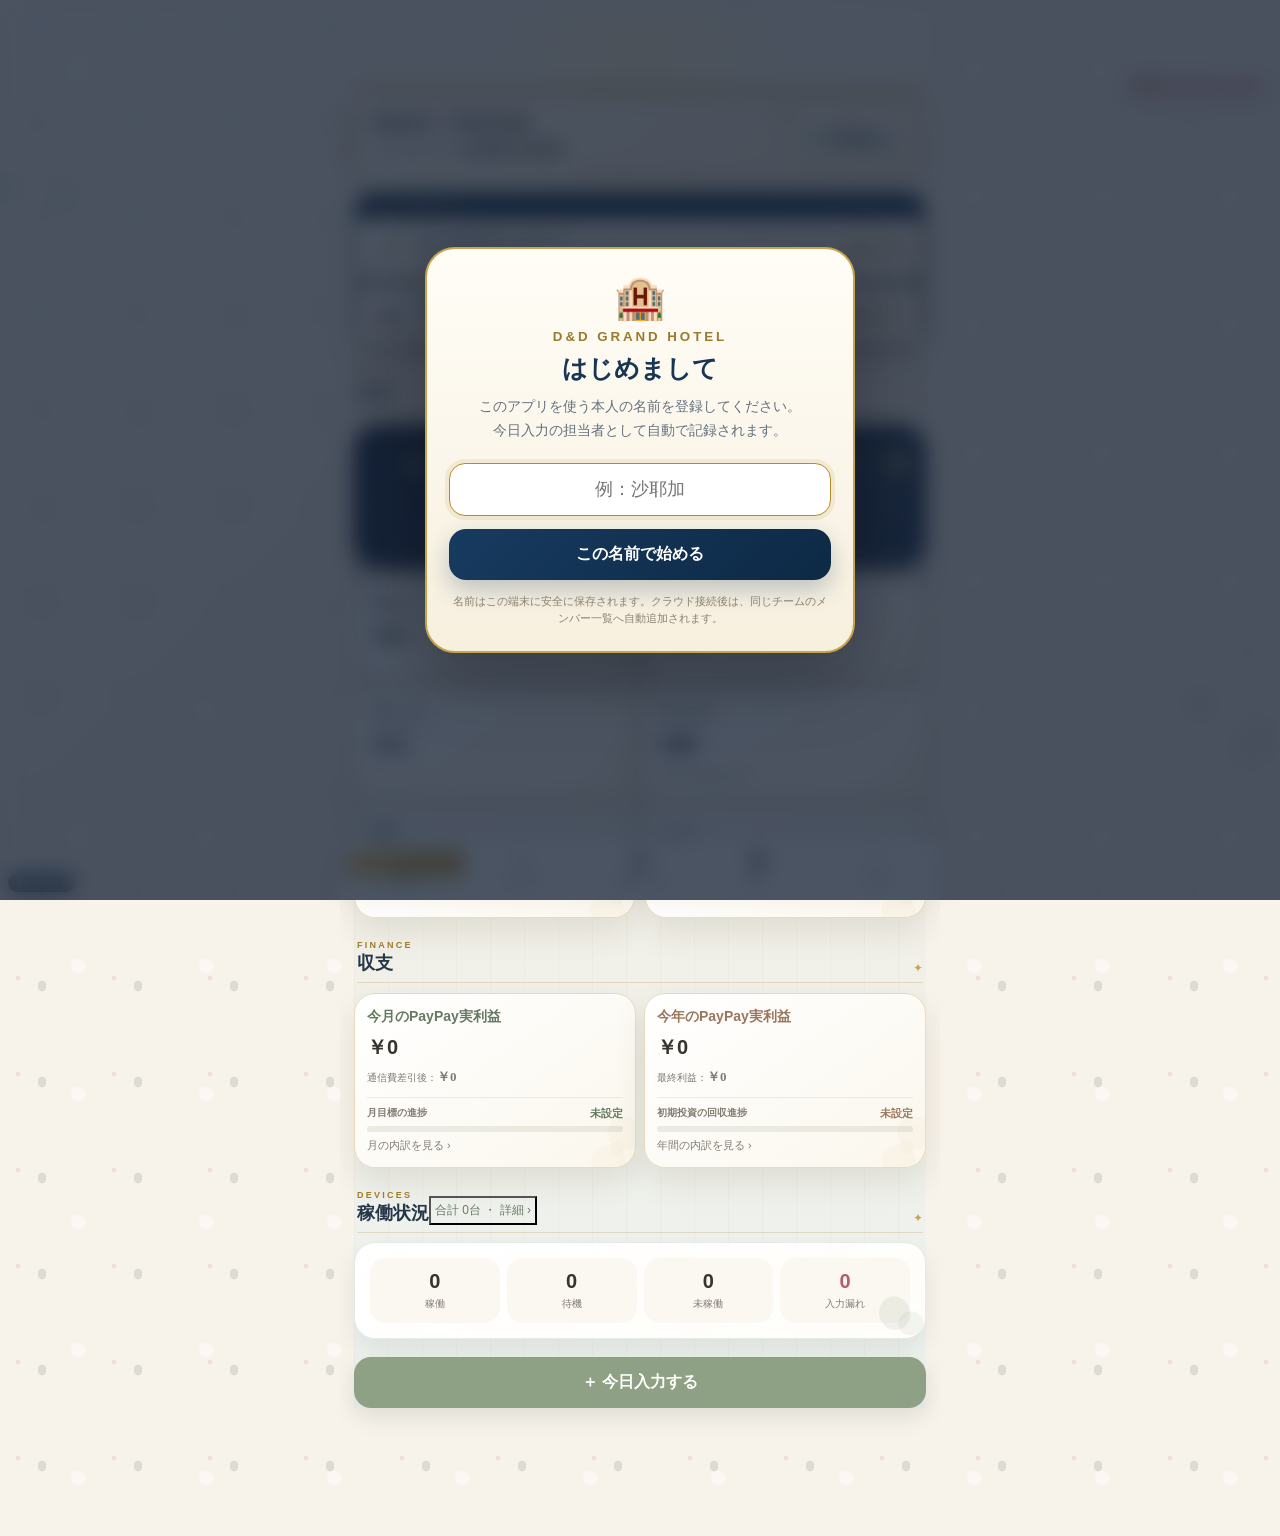
==== index.html @ 333a10b3 "Add files via upload" ====
<!doctype html>
<html lang="ja">
<head>
<meta charset="utf-8">
<meta name="dd-build" content="25.92-safe-sync">
<meta name="viewport" content="width=device-width,initial-scale=1,viewport-fit=cover">
<meta name="theme-color" content="#f6f0e6">
<meta name="application-name" content="D&D❀TikTok">
<meta name="apple-mobile-web-app-capable" content="yes">
<meta name="apple-mobile-web-app-status-bar-style" content="default">
<meta name="apple-mobile-web-app-title" content="D&D❀TikTok">
<link rel="manifest" href="./manifest.webmanifest">
<link rel="apple-touch-icon" sizes="180x180" href="./apple-touch-icon.png">
<meta name="mobile-web-app-capable" content="yes">
<link rel="icon" href="./app-icon-192.png" type="image/png">

<title>D&D❀TikTok</title>
<style>
:root{
 --bg:#f7f2ea;--paper:#fffdfa;--paper2:#fbf7f1;--ink:#37342f;--muted:#817b72;
 --sage:#8ea184;--sage2:#dfe8db;--sage3:#657a62;--beige:#eadfce;--pink:#e7b8b4;
 --gold:#c6a56a;--line:#e8dfd3;--danger:#b75f5d;--dangerbg:#fae9e6;
 --shadow:0 12px 35px rgba(74,64,50,.08);
 --flower:rgba(231,184,180,.34);
 --leaf:rgba(142,161,132,.26);
 --vine:rgba(198,165,106,.18);
}
*{box-sizing:border-box}
html,body{margin:0;min-height:100%;background:
radial-gradient(circle at 18px 18px,var(--flower) 0 2px,transparent 2.5px),
radial-gradient(ellipse at 42px 26px,var(--leaf) 0 4px,transparent 4.5px),
radial-gradient(circle at 78px 70px,rgba(255,255,255,.45) 0 7px,transparent 7.5px),
linear-gradient(135deg,rgba(255,255,255,.45),transparent 35%),
var(--bg);
background-size:96px 96px,96px 96px,128px 128px,auto,auto;
color:var(--ink);font-family:-apple-system,BlinkMacSystemFont,"Segoe UI","Noto Sans JP",sans-serif}
button,input,select,textarea{font:inherit}
button{cursor:pointer}
.app{max-width:600px;margin:auto;min-height:100vh;padding:14px 14px 104px;position:relative;overflow:hidden}
.app:before,.app:after{content:"";position:fixed;pointer-events:none;z-index:0;opacity:.42}
.app:before{width:210px;height:210px;left:-82px;top:64px;background:
radial-gradient(circle at 60% 30%,var(--flower) 0 10px,transparent 11px),
radial-gradient(ellipse at 38% 55%,var(--leaf) 0 18px,transparent 19px),
radial-gradient(ellipse at 64% 68%,var(--leaf) 0 15px,transparent 16px);
filter:blur(.2px);transform:rotate(-20deg)}
.app:after{width:250px;height:250px;right:-110px;bottom:88px;background:
radial-gradient(circle at 38% 40%,var(--flower) 0 9px,transparent 10px),
radial-gradient(circle at 51% 49%,rgba(255,255,255,.7) 0 3px,transparent 4px),
radial-gradient(ellipse at 55% 72%,var(--leaf) 0 20px,transparent 21px),
radial-gradient(ellipse at 30% 67%,var(--leaf) 0 16px,transparent 17px);
transform:rotate(24deg)}
.app>*{position:relative;z-index:1}
.screen{display:none}.screen.active{display:block}
.topbar{display:grid;grid-template-columns:44px 1fr 44px;align-items:center;gap:8px;margin:5px 0 13px}
.topbar .title{text-align:center;font-size:18px;font-weight:800}
.iconbtn{width:42px;height:42px;border:0;border-radius:14px;background:transparent;color:var(--ink);font-size:22px}
.brandline{display:flex;align-items:center;justify-content:space-between;margin:6px 3px 12px}
.brand{font-size:24px;font-weight:850;letter-spacing:.1px;text-shadow:0 2px 10px rgba(231,184,180,.16)}.brand span{color:var(--pink);display:inline-block;transform:rotate(-6deg)}
.datepill{background:var(--paper);border:1px solid var(--line);border-radius:14px;padding:9px 13px;font-size:12px;color:var(--muted);box-shadow:0 5px 16px rgba(72,63,49,.04)}
.hero{background:
radial-gradient(circle at 91% 18%,rgba(231,184,180,.24) 0 8px,transparent 9px),
radial-gradient(ellipse at 86% 34%,rgba(142,161,132,.18) 0 15px,transparent 16px),
linear-gradient(145deg,#fffdfa 0%,#f1e7da 100%);
border:1px solid var(--line);border-radius:26px;padding:20px;box-shadow:var(--shadow);text-align:center;position:relative;overflow:hidden}
.hero:after{content:"❀";position:absolute;right:18px;bottom:8px;font-size:42px;color:rgba(231,184,180,.16);transform:rotate(12deg)}
.hero small{color:var(--muted);font-weight:700}
.hero .big{font-size:38px;font-weight:900;margin:7px 0 1px;letter-spacing:-.6px}.simline{margin-top:6px;color:var(--sage3);font-size:12px}.simline b{font-size:13px}
.quickgrid{display:grid;grid-template-columns:1fr 1fr;gap:10px;margin-top:10px}
.card{background:
linear-gradient(150deg,rgba(255,255,255,.96),rgba(255,253,250,.94)),
radial-gradient(circle at 95% 12%,rgba(231,184,180,.16) 0 5px,transparent 6px);
border:1px solid var(--line);border-radius:21px;padding:15px;box-shadow:0 7px 22px rgba(74,64,50,.045);position:relative;overflow:hidden}
.card:after{content:"";position:absolute;right:-10px;bottom:-16px;width:70px;height:70px;background:
radial-gradient(ellipse at 45% 40%,rgba(142,161,132,.13) 0 15px,transparent 16px),
radial-gradient(ellipse at 63% 60%,rgba(142,161,132,.10) 0 12px,transparent 13px);
transform:rotate(-16deg);pointer-events:none}
.card h3{font-size:14px;margin:0 0 8px;color:var(--muted);font-weight:700}
.value{font-size:23px;font-weight:900}
.wide{grid-column:1/-1}
.statusgrid{display:grid;grid-template-columns:repeat(4,1fr);gap:7px}
.statusbox{border-radius:16px;padding:12px 4px;text-align:center;background:var(--paper2)}
.statusbox b{font-size:20px;display:block}.statusbox span{font-size:10px;color:var(--muted)}
.primary{width:100%;border:0;background:var(--sage);color:white;border-radius:17px;padding:15px;font-weight:850;box-shadow:0 8px 20px rgba(101,122,98,.18)}
.secondary{width:100%;border:0;background:var(--sage2);color:var(--sage3);border-radius:17px;padding:14px;font-weight:800}
.outline{width:100%;border:1px solid var(--line);background:var(--paper);color:var(--ink);border-radius:16px;padding:13px;font-weight:750}
.danger{width:100%;border:0;background:var(--dangerbg);color:var(--danger);border-radius:16px;padding:13px;font-weight:800}
.sectiontitle{display:flex;align-items:center;justify-content:space-between;margin:18px 2px 9px}
.sectiontitle h2{font-size:16px;margin:0}.smallbtn{border:0;background:var(--sage2);color:var(--sage3);border-radius:999px;padding:7px 11px;font-size:12px;font-weight:800}
.list{background:
linear-gradient(rgba(255,253,250,.96),rgba(255,253,250,.96)),
repeating-linear-gradient(0deg,transparent 0 34px,rgba(198,165,106,.08) 35px 36px);
border:1px solid var(--line);border-radius:21px;padding:4px 14px;box-shadow:0 6px 18px rgba(74,64,50,.035)}
.row{display:flex;align-items:center;justify-content:space-between;gap:12px;padding:12px 0;border-bottom:1px solid var(--line)}
.row:last-child{border-bottom:0}.rowmain{min-width:0}.rowmain b{display:block;white-space:nowrap;overflow:hidden;text-overflow:ellipsis}.sub{font-size:12px;color:var(--muted);line-height:1.55}.amt{font-weight:850;white-space:nowrap}
.field{margin:13px 0}.field label{display:block;font-size:12px;color:var(--muted);margin:0 0 7px 3px}
.field input,.field select,.field textarea{width:100%;border:1px solid var(--line);border-radius:15px;background:white;padding:14px 14px;font-size:16px;outline:none}
.field textarea{min-height:95px;resize:vertical}.field input:focus,.field select:focus,.field textarea:focus{border-color:var(--sage)}
.symbols{display:grid;grid-template-columns:repeat(4,1fr);gap:8px;margin-top:10px}.symbol{border:1px solid var(--line);background:var(--paper2);border-radius:14px;padding:11px 5px;font-weight:850}
.preview{display:none;margin-top:12px;background:var(--paper2);border-radius:17px;padding:13px}.preview.show{display:block}
.previewgrid{display:grid;grid-template-columns:1fr 1fr;gap:8px}.pcell{background:white;border-radius:13px;padding:10px}.pcell small{display:block;color:var(--muted);font-size:10px}.pcell b{font-size:15px}
.error{display:none;background:var(--dangerbg);color:var(--danger);padding:12px;border-radius:14px;font-size:13px;font-weight:750;margin-top:10px}.error.show{display:block}
.tabs{display:flex;gap:7px;overflow:auto;padding-bottom:5px}.tab{border:0;background:var(--paper);border:1px solid var(--line);border-radius:999px;padding:9px 14px;white-space:nowrap;color:var(--muted);font-weight:750}.tab.active{background:var(--sage);color:white;border-color:var(--sage)}
.metricrow{display:grid;grid-template-columns:1fr 1fr;gap:10px}.metric{background:var(--paper);border:1px solid var(--line);border-radius:19px;padding:14px}.metric small{color:var(--muted)}.metric b{font-size:22px;display:block;margin-top:6px}
.chart{height:180px;background:linear-gradient(180deg,#fffdfa,#f4ecdf);border:1px solid var(--line);border-radius:21px;padding:14px;display:flex;align-items:flex-end;gap:6px}
.bar{flex:1;background:linear-gradient(180deg,var(--sage),#cbd8c5);border-radius:8px 8px 3px 3px;min-height:4px;position:relative}
.bar span{position:absolute;bottom:-20px;left:50%;transform:translateX(-50%);font-size:9px;color:var(--muted)}
.bar em{position:absolute;top:-20px;left:50%;transform:translateX(-50%);font-size:9px;font-style:normal;white-space:nowrap;color:var(--sage3);font-weight:850}
.year-summary-grid{display:grid;grid-template-columns:1fr 1fr;gap:10px;margin:12px 0}
.year-summary-card{border:1px solid var(--line);border-radius:18px;padding:13px;background:var(--paper)}
.year-summary-card:nth-child(1){background:#fff6d9}.year-summary-card:nth-child(2){background:#eef5e9}.year-summary-card:nth-child(3){background:#eaf2f8}.year-summary-card:nth-child(4){background:#edf4e8}
.year-summary-card small{display:block;color:var(--muted);font-size:11px}.year-summary-card b{display:block;font-size:19px;margin-top:5px}
.year-progress-box{background:var(--paper);border:1px solid var(--line);border-radius:18px;padding:13px;margin:10px 0}
.year-progress-head{display:flex;justify-content:space-between;gap:10px;font-size:12px;font-weight:800;color:var(--sage3)}
.year-progress-track{height:9px;border-radius:999px;background:#e9e5dc;overflow:hidden;margin-top:8px}.year-progress-fill{height:100%;background:linear-gradient(90deg,#b8cbae,#78906f);border-radius:999px}
.report-collapse{display:none}.report-collapse.show{display:block;margin-top:14px}
.report-subtabs{display:flex;gap:7px;overflow:auto;margin:12px 0;padding-bottom:4px}
.report-subtab{border:1px solid var(--line);background:var(--paper);border-radius:999px;padding:9px 13px;white-space:nowrap;color:var(--muted);font-weight:800}
.report-subtab.active{background:var(--sage);border-color:var(--sage);color:white}
.report-panel{display:none}.report-panel.active{display:block}
.summary-kpis{display:grid;grid-template-columns:1fr 1fr;gap:10px}
.summary-kpi{background:var(--paper);border:1px solid var(--line);border-radius:18px;padding:13px}
.summary-kpi small{display:block;color:var(--muted);font-size:11px}.summary-kpi b{display:block;font-size:18px;margin-top:5px}
.report-table-wrap{overflow:auto;background:var(--paper);border:1px solid var(--line);border-radius:18px}
.report-table{border-collapse:collapse;min-width:760px;width:100%}.report-table th,.report-table td{padding:10px 11px;border-bottom:1px solid var(--line);font-size:11px;text-align:right;white-space:nowrap}.report-table th{background:var(--paper2);color:var(--muted);position:sticky;top:0;z-index:1}.report-table th:first-child,.report-table td:first-child{text-align:left;position:sticky;left:0;background:inherit}.report-table tfoot td{font-weight:850;background:#f0eee7}
.chart.report-chart{height:210px;padding:28px 10px 34px;overflow:visible;margin-bottom:10px}.chart.report-chart .bar span{bottom:-24px;font-size:9px;white-space:nowrap}.chart.report-chart .bar em{top:-22px;font-size:8px}.monthly-daily-chart{display:grid;align-items:end;gap:2px;overflow:visible;width:100%;-webkit-overflow-scrolling:auto}.monthly-daily-chart .bar{width:100%;min-width:0;max-width:none;justify-self:stretch;border-radius:5px 5px 2px 2px}.monthly-daily-chart .bar span{font-size:8px}.monthly-daily-chart .bar em{font-size:7px}

.tablewrap{overflow:auto;background:var(--paper);border:1px solid var(--line);border-radius:18px}.datatable{width:100%;border-collapse:collapse;min-width:520px}.datatable th,.datatable td{padding:11px 12px;border-bottom:1px solid var(--line);font-size:12px;text-align:left}.datatable th{color:var(--muted);background:var(--paper2);position:sticky;top:0}.datatable td:last-child,.datatable th:last-child{text-align:right}
.badge{display:inline-block;border-radius:999px;padding:4px 8px;background:var(--sage2);color:var(--sage3);font-size:10px;font-weight:850}.badge.wait{background:#f4e8d4;color:#9b753a}.badge.off{background:#eeeae4;color:#7c756b}
.empty{text-align:center;color:var(--muted);font-size:13px;padding:25px 8px}

/* ===== Ver6.9 年間データ：表を広く保ったまま直接入力を整理 ===== */
.annual-edit-sheet{position:fixed;inset:0;background:rgba(44,40,34,.30);display:none;align-items:flex-end;z-index:70}
.annual-edit-sheet.show{display:flex}
.annual-edit-panel{width:min(600px,100%);margin:auto;background:var(--bg);border-radius:26px 26px 0 0;padding:15px 14px calc(16px + env(safe-area-inset-bottom));box-shadow:0 -18px 55px rgba(45,39,31,.18);max-height:82vh;overflow:auto}
.annual-edit-head{display:flex;align-items:flex-start;justify-content:space-between;gap:12px;margin-bottom:10px}
.annual-edit-head h3{margin:0;font-size:17px}.annual-edit-head p{margin:4px 0 0;color:var(--muted);font-size:12px}
.annual-edit-value{width:100%;border:1px solid var(--line);background:#fff;border-radius:16px;padding:14px;font-size:20px;font-weight:850;outline:none}
.annual-edit-value:focus{border-color:var(--sage);box-shadow:0 0 0 3px rgba(142,161,132,.12)}
.annual-edit-preview{display:grid;grid-template-columns:repeat(2,1fr);gap:7px;margin:10px 0}
.annual-edit-preview div{background:var(--paper);border:1px solid var(--line);border-radius:14px;padding:9px 10px}
.annual-edit-preview small{display:block;color:var(--muted);font-size:10px}.annual-edit-preview b{display:block;margin-top:3px;font-size:14px}
.annual-edit-actions{display:grid;grid-template-columns:1fr 1.4fr;gap:8px;margin-top:10px}
.annual-edit-delete{margin-top:8px}
.annual-edit-note{font-size:11px;color:var(--muted);line-height:1.55;margin:8px 2px 0}
.month-sheet td.just-saved{animation:annualCellFlash .75s ease}
@keyframes annualCellFlash{0%{box-shadow:inset 0 0 0 999px rgba(223,232,219,.95)}100%{box-shadow:inset 0 0 0 999px rgba(223,232,219,0)}}

.nav{position:fixed;left:50%;bottom:0;transform:translateX(-50%);width:min(600px,100%);display:grid;grid-template-columns:repeat(5,1fr);background:rgba(255,253,250,.97);backdrop-filter:blur(14px);border-top:1px solid var(--line);padding:7px 7px calc(7px + env(safe-area-inset-bottom));z-index:10}
.nav button{border:0;background:transparent;color:var(--muted);font-size:10px;padding:5px 1px}.nav b{display:block;font-size:19px;line-height:1.2}.nav button.active{color:var(--sage3);font-weight:850}
.toast{position:fixed;left:50%;top:18px;transform:translateX(-50%);background:#37342f;color:white;padding:10px 16px;border-radius:999px;font-size:13px;opacity:0;pointer-events:none;transition:.2s;z-index:50;max-width:calc(100% - 30px);text-align:center}.toast.show{opacity:1}
.sheet{position:fixed;inset:0;background:rgba(44,40,34,.28);display:none;align-items:flex-end;z-index:30}.sheet.show{display:flex}.sheetpanel{width:min(600px,100%);margin:auto;background:var(--bg);border-radius:28px 28px 0 0;padding:16px 15px calc(18px + env(safe-area-inset-bottom));max-height:86vh;overflow:auto}
.sheethead{display:flex;align-items:center;justify-content:space-between}.sheethead h3{margin:0}.closebtn{border:0;background:var(--paper);border-radius:999px;width:38px;height:38px}
@media(max-width:380px){.value{font-size:20px}.brand{font-size:21px}.hero .big{font-size:34px}}

.device-picker{position:relative}
.suggestbox{display:none;position:absolute;left:0;right:0;top:100%;margin-top:6px;background:var(--paper);border:1px solid var(--line);border-radius:16px;box-shadow:var(--shadow);z-index:20;max-height:240px;overflow:auto}
.suggestbox.show{display:block}
.suggestitem{padding:12px 14px;border-bottom:1px solid var(--line);display:flex;justify-content:space-between;gap:12px;align-items:center}
.suggestitem:last-child{border-bottom:0}
.suggestitem b{display:block}
.selected-device{display:none;margin-top:9px;background:var(--sage2);border-radius:15px;padding:11px 13px;color:var(--sage3)}
.selected-device.show{display:block}
.selected-device b{display:block;font-size:14px}
.selected-device span{font-size:12px}


.status-card-link{cursor:pointer}
.status-card-link:active{transform:scale(.99)}
.status-summary{display:flex;justify-content:space-between;align-items:center;gap:10px}
.status-arrow{font-size:24px;color:var(--muted)}
.status-list-head{display:flex;justify-content:space-between;align-items:flex-end;margin:18px 2px 9px}
.status-list-head h3{margin:0;font-size:16px}
.status-list-head span{font-size:12px;color:var(--muted)}
.daynum{font-size:16px;font-weight:800;color:var(--sage3);white-space:nowrap}
.status-start{font-size:12px;color:var(--muted);margin-top:4px}
.age-hot{background:#fff3e9}
.age-warm{background:#fff9ef}


.mountain-toggle{width:100%;margin-top:10px;border:1px solid var(--line);background:var(--paper);border-radius:15px;padding:11px 13px;font-weight:800;color:var(--sage3);display:flex;justify-content:space-between;align-items:center}
.mountain-panel{display:none;margin-top:9px;padding:14px;background:linear-gradient(180deg,#fffdf8,#f7f4e9);border:1px solid var(--line);border-radius:18px}
.mountain-panel.show{display:block}
.mountain-title{display:flex;justify-content:space-between;gap:8px;align-items:center;margin-bottom:10px}
.mountain-title b{font-size:15px}
.mountain-meta{font-size:12px;color:var(--muted);line-height:1.7}
.mountain-amount{font-size:24px;font-weight:900;color:var(--sage3);margin:8px 0 12px}
.milestone-wrap{position:relative;padding-top:18px;margin:4px 2px 10px}
.milestone-bar{height:14px;border-radius:999px;background:#eee9de;overflow:hidden;box-shadow:inset 0 1px 3px rgba(0,0,0,.08)}
.milestone-fill{height:100%;border-radius:999px;background:linear-gradient(90deg,#d9e4c9,#f2d8df);transition:width .3s ease}
.milestone-mark{position:absolute;top:0;font-size:10px;color:var(--muted);transform:translateX(-50%);white-space:nowrap}
.milestone-mark:after{content:'';display:block;width:1px;height:18px;background:var(--line);margin:2px auto 0}
.mountain-badge{display:inline-flex;align-items:center;gap:5px;padding:5px 9px;border-radius:999px;background:#fff;border:1px solid var(--line);font-size:12px;font-weight:800}
.mountain-history{margin-top:11px;border-top:1px dashed var(--line);padding-top:9px}
.mountain-history-row{display:flex;justify-content:space-between;gap:10px;padding:6px 0;font-size:12px}


.mountain-chart{margin-top:12px;border-top:1px dashed var(--line);padding-top:10px}
.mountain-chart-head{display:flex;justify-content:space-between;align-items:center;margin-bottom:7px}
.mountain-chart-head b{font-size:12px}
.mountain-chart-head span{font-size:11px;color:var(--muted)}
.mountain-svg{width:100%;height:auto;display:block;overflow:visible}
.chart-grid{stroke:var(--line);stroke-width:1;stroke-dasharray:3 4}
.chart-line{fill:none;stroke:var(--sage3);stroke-width:3;stroke-linecap:round;stroke-linejoin:round}
.chart-area{fill:rgba(126,145,103,.10)}
.chart-dot{fill:#fff;stroke:var(--sage3);stroke-width:2.5;cursor:pointer}
.chart-dot.latest{fill:#f2d8df;stroke:#b78392}
.chart-label{font-size:9px;fill:var(--muted)}
.chart-money{font-size:9px;fill:var(--sage3);font-weight:800}
.chart-guide-label{font-size:8px;fill:var(--muted)}
.chart-tip{margin-top:8px;padding:8px 10px;border-radius:12px;background:#fff;border:1px solid var(--line);font-size:12px;display:flex;justify-content:space-between;gap:8px}
.chart-tip strong{color:var(--sage3)}


.mountain-chart-scroll{overflow-x:auto;overflow-y:hidden;padding:2px 0 4px;-webkit-overflow-scrolling:touch}
.chart-money-label{font-size:10px;fill:var(--sage3);font-weight:900}
.chart-operation-label{font-size:9px;fill:var(--muted);font-weight:800}
.chart-error-label{font-size:12px;fill:#a56d62;font-weight:900}
.chart-dot.error{fill:#fff2e9;stroke:#a56d62}
.chart-dot.level3000{fill:#eef4e5}
.chart-dot.level5000{fill:#f8e7eb;stroke:#b78392}


.mountain-panel{padding:12px 14px}
.mountain-chart{margin-top:9px;padding-top:9px}
.mountain-chart-scroll{padding-bottom:0}
.symbol{font-size:16px}


.confirm-overlay{position:fixed;inset:0;background:rgba(44,40,34,.34);display:none;align-items:center;justify-content:center;padding:22px;z-index:60}
.confirm-overlay.show{display:flex}
.confirm-card{width:min(390px,100%);background:var(--paper);border:1px solid var(--line);border-radius:24px;padding:22px;text-align:center;box-shadow:0 16px 50px rgba(62,55,45,.18)}
.confirm-icon{font-size:28px;margin-bottom:5px}
.confirm-card h3{margin:4px 0 8px;font-size:19px}
.confirm-card p{margin:0;color:var(--muted);line-height:1.7;font-size:14px}
.confirm-actions{display:grid;grid-template-columns:1fr 1.35fr;gap:10px;margin-top:19px}
.secondary-confirm,.primary-confirm{border:0;border-radius:15px;padding:13px 10px;font-weight:800;font-size:14px}
.secondary-confirm{background:#eeeae1;color:var(--text)}
.primary-confirm{background:var(--sage3);color:white}

.chart-label-normal{fill:var(--sage3)}
.chart-label-takeout{fill:#d88923}
.chart-label-double{fill:#4386db}
.chart-label-partial{fill:#a765c7}
.chart-label-partialtake{fill:#4386db}
.chart-label-error{fill:#d85b5b}
.chart-point-normal{fill:#fff;stroke:var(--sage3)}
.chart-point-takeout{fill:#fff8ed;stroke:#d88923}
.chart-point-double{fill:#eef6ff;stroke:#4386db}
.chart-point-partial{fill:#faf1ff;stroke:#a765c7}
.chart-point-partialtake{fill:#eef6ff;stroke:#4386db}
.chart-point-error{fill:#f3f3f1;stroke:#d85b5b}
.chart-segment-normal{stroke:var(--sage3)}
.chart-segment-takeout{stroke:#d88923}
.chart-segment-double{stroke:#4386db}
.chart-segment-partial{stroke:#a765c7}
.chart-segment-partialtake{stroke:#4386db}
.chart-segment-error{stroke:#d85b5b}
.chart-segment{fill:none;stroke-width:2.6;stroke-linecap:round}
.chart-guide-label{font-size:8px;fill:var(--muted)}


.change-compare{margin-top:16px;padding:14px;border:1px solid var(--line);border-radius:18px;background:#fffaf3;text-align:left}
.change-label{font-size:12px;color:var(--muted);margin-bottom:5px}
.change-label span{font-size:11px}
.change-value{border:1px solid var(--line);background:white;border-radius:13px;padding:11px 12px;text-align:center;font-size:22px;font-weight:900}
.change-value.previous{color:#e54868}.change-value.current{color:var(--sage3)}
.change-arrow{text-align:center;color:var(--sage3);font-size:24px;line-height:1;margin:8px 0}
.change-result{border-top:1px dashed var(--line);margin-top:12px;padding-top:11px;display:flex;justify-content:space-between;align-items:center;gap:10px;font-size:12px;color:var(--muted)}
.change-result b{font-size:20px;color:var(--sage3)}
.mountain-history-table-wrap{margin-top:14px;border-top:1px dashed var(--line);padding-top:11px}
.mountain-history-heading{font-size:13px;font-weight:900;margin-bottom:8px}
.mountain-history-table{width:100%;border-collapse:separate;border-spacing:0;overflow:hidden;border:1px solid var(--line);border-radius:14px;background:#fff;font-size:11px}
.mountain-history-table th{background:#f5f0e7;color:var(--muted);font-weight:800;padding:8px 5px;border-bottom:1px solid var(--line);white-space:nowrap}
.mountain-history-table td{padding:9px 5px;text-align:center;border-bottom:1px solid #eee9df;white-space:nowrap}
.mountain-history-table tr:last-child td{border-bottom:0}
.mountain-history-table .raw{font-weight:900}
.mountain-history-table .inc{font-weight:800}


.bulletin-board{margin:10px 0 14px;padding:14px;background:linear-gradient(180deg,#fffefb,#f8f5ec);border:1px solid var(--line);border-radius:22px}
.bulletin-head{display:flex;justify-content:space-between;align-items:center;gap:10px;margin-bottom:10px}
.bulletin-head b{font-size:16px}
.bulletin-input-row{display:grid;grid-template-columns:1fr auto;gap:8px}
.bulletin-input{width:100%;border:1px solid var(--line);border-radius:14px;padding:11px 12px;background:#fff;font-size:14px}
.bulletin-post-btn{border:0;border-radius:14px;padding:0 15px;background:var(--sage3);color:#fff;font-weight:800}
.bulletin-list{display:grid;gap:9px;margin-top:11px}
.bulletin-note{position:relative;padding:12px 42px 12px 13px;background:#fffdf5;border:1px solid #e8dfca;border-radius:16px}
.bulletin-date{font-size:11px;color:var(--muted);margin-bottom:4px}
.bulletin-text{font-size:14px;line-height:1.6;white-space:pre-wrap;word-break:break-word}
.bulletin-delete{position:absolute;right:9px;top:50%;transform:translateY(-50%);border:0;background:transparent;font-size:18px;cursor:pointer}
.bulletin-empty{padding:14px;text-align:center;color:var(--muted);font-size:13px}
.history-value.normal{color:var(--sage3)}
.history-value.takeout{color:#d88923}
.history-value.double{color:#4386db}
.history-value.partial{color:#a765c7}
.history-value.partialtake{color:#4386db}
.history-value.error{display:inline;color:#d85b5b;background:transparent;padding:0;border-radius:0;font-size:inherit;font-weight:inherit;margin:0}


.compact-board{height:132px;display:flex;flex-direction:column;overflow:hidden}
.bulletin-detail-btn{border:0;background:transparent;color:var(--sage3);font-weight:800;font-size:13px;padding:6px}
.bulletin-preview{flex:1;min-height:0;display:flex;align-items:stretch}
.bulletin-preview .bulletin-note{width:100%;margin:0;display:flex;flex-direction:column;justify-content:center;padding-right:14px}
.bulletin-preview .bulletin-delete{display:none}
.bulletin-preview .bulletin-text{display:-webkit-box;-webkit-line-clamp:2;-webkit-box-orient:vertical;overflow:hidden}
.bulletin-preview-more{margin-top:5px;font-size:11px;color:var(--muted)}
.bulletin-overlay{position:fixed;inset:0;background:rgba(55,50,44,.34);z-index:1000;display:none;align-items:flex-end;justify-content:center;padding:14px}
.bulletin-overlay.show{display:flex}
.bulletin-sheet{width:min(680px,100%);max-height:82vh;background:var(--paper);border:1px solid var(--line);border-radius:26px 26px 18px 18px;padding:16px;display:flex;flex-direction:column}
.bulletin-sheet-head{display:flex;align-items:center;justify-content:space-between;gap:12px;margin-bottom:12px}
.bulletin-sheet-head b{font-size:18px}
.bulletin-compose{display:grid;grid-template-columns:1fr auto;gap:8px}
.bulletin-full-list{overflow-y:auto;min-height:120px;padding-right:2px}


.finance-feature{background:linear-gradient(145deg,#fffdfa,#eef4e9);border:1px solid #d8e3d2;box-shadow:0 10px 28px rgba(101,122,98,.10)}
.finance-feature.year{background:linear-gradient(145deg,#fffdfa,#f7eee7);border-color:#eadbcf}
.finance-feature h3{color:var(--sage3)}.finance-feature.year h3{color:#9a765f}
.today-count-card{cursor:pointer}.today-count-card:active,.finance-feature:active{transform:scale(.99)}
.card-link-hint{font-size:11px;color:var(--muted);margin-top:6px}
.detail-section{margin-top:14px}.detail-kpis{display:grid;grid-template-columns:1fr 1fr;gap:9px}.detail-kpi{background:var(--paper2);border-radius:15px;padding:11px}.detail-kpi small{display:block;color:var(--muted);font-size:10px}.detail-kpi b{display:block;font-size:17px;margin-top:4px}
.detail-total{display:flex;justify-content:space-between;align-items:center;background:var(--sage2);color:var(--sage3);padding:13px;border-radius:15px;margin-top:10px;font-weight:850}
.invite-register-row{display:grid;grid-template-columns:1fr auto;gap:8px}.invite-register-row button{border:0;border-radius:14px;background:var(--sage3);color:#fff;padding:0 15px;font-weight:850}
.compact-history .row{padding:10px 0}.count-pill{background:var(--paper2);border-radius:999px;padding:5px 9px;font-size:11px;font-weight:850}
.fin-input-grid{display:grid;grid-template-columns:1fr 1fr;gap:9px}.fin-input-grid .field{margin:5px 0}

.progress-mini{margin-top:9px;padding-top:8px;border-top:1px solid rgba(115,132,105,.14)}
.progress-mini-head{display:flex;justify-content:space-between;gap:8px;font-size:10px;color:var(--muted);font-weight:750}
.progress-mini-head b{color:var(--sage3);font-size:11px}.finance-feature.year .progress-mini-head b{color:#9a765f}
.progress-track{height:6px;border-radius:999px;background:rgba(145,160,136,.18);overflow:hidden;margin-top:5px}
.progress-fill{height:100%;width:0;border-radius:inherit;background:linear-gradient(90deg,#a7b99d,#718b6b);transition:width .25s ease}
.finance-feature.year .progress-fill{background:linear-gradient(90deg,#d9bba5,#a77d62)}
.annual-summary{display:grid;grid-template-columns:repeat(2,1fr);gap:9px;margin-bottom:12px}
.annual-table-wrap{overflow-x:auto;border:1px solid var(--line);border-radius:16px;background:#fff}
.annual-finance-table{width:100%;border-collapse:collapse;min-width:430px;font-size:12px}
.annual-finance-table th,.annual-finance-table td{padding:10px 8px;text-align:right;border-bottom:1px solid var(--line);white-space:nowrap}
.annual-finance-table th:first-child,.annual-finance-table td:first-child{text-align:center}
.annual-finance-table thead th{background:var(--paper2);color:var(--muted);font-size:10px}
.annual-finance-table tfoot td{font-weight:900;background:#f2f6ef;border-bottom:0}
.annual-finance-table tr.current-month td{background:#fff8ef}
.month-detail-button{border:0;background:transparent;color:inherit;font:inherit;font-weight:800;padding:0;text-decoration:underline;text-decoration-color:rgba(110,130,100,.25);text-underline-offset:3px}


#financeOverlay .bulletin-sheet{max-height:88vh}
#financeDetailBody{overflow-y:auto;min-height:0;padding-right:2px}
.collapse-btn{width:100%;border:1px solid var(--line);background:var(--paper2);border-radius:15px;padding:12px;font-weight:850;color:var(--sage3);margin-top:12px}
.collapse-content{display:none;margin-top:10px}.collapse-content.show{display:block}
.device-detail-grid{display:grid;grid-template-columns:1fr 1fr;gap:9px;margin:10px 0}
.device-detail-actions{display:grid;grid-template-columns:1fr 1fr;gap:9px;margin-top:10px}
.device-detail-actions button{border:0;border-radius:14px;padding:12px;font-weight:850}.device-detail-actions .edit{background:var(--paper2)}.device-detail-actions .input{background:var(--sage3);color:#fff}.device-detail-actions .exchange{background:#f4e7d2;color:#785d36;grid-column:1/-1}.generation-switch{display:flex;gap:8px;margin:14px 0 8px}.generation-switch button{flex:1;border:1px solid var(--line);background:#fff;border-radius:999px;padding:10px;font-weight:800;color:var(--muted)}.generation-switch button.active{background:var(--sage3);color:#fff;border-color:var(--sage3)}.generation-history{margin:10px 0 16px}.generation-card{background:#fff;border:1px solid var(--line);border-radius:16px;padding:12px;margin:8px 0}.generation-card.current{border-color:var(--sage3);box-shadow:0 0 0 2px rgba(142,164,132,.12)}.generation-card b{display:block;margin-bottom:4px}.generation-card small{color:var(--muted)}
.device-year-controls{display:grid;grid-template-columns:1fr 1fr;gap:9px;margin:10px 0}
.device-month-chart{height:190px;overflow-x:auto;align-items:flex-end;gap:8px}
.device-month-chart .bar{min-width:22px;position:relative;background:linear-gradient(180deg,#b6c7ad,#78906f);border-radius:7px 7px 2px 2px}
.device-month-chart .bar span{position:absolute;bottom:-22px;left:50%;transform:translateX(-50%);font-size:10px;white-space:nowrap;color:var(--muted)}
.device-month-chart .bar em{position:absolute;top:-18px;left:50%;transform:translateX(-50%);font-size:9px;font-style:normal;white-space:nowrap;color:var(--sage3);font-weight:800}
.device-history-list{border:1px solid var(--line);border-radius:16px;background:#fff;max-height:min(56vh,520px);overflow:auto;overscroll-behavior:contain;-webkit-overflow-scrolling:touch}.device-daily-table{min-width:500px;width:100%;border-collapse:separate;border-spacing:0;font-size:10.5px;table-layout:auto}.device-daily-table th,.device-daily-table td{padding:6px 4px;border-bottom:1px solid var(--line);text-align:right;white-space:nowrap;letter-spacing:-.15px}.device-daily-table th:first-child,.device-daily-table td:first-child{width:42px;min-width:42px}.device-daily-table th:nth-child(6),.device-daily-table td:nth-child(6){width:36px;min-width:36px;text-align:center}.device-daily-table thead th{position:sticky;top:0;background:var(--paper2);color:var(--muted);z-index:6;box-shadow:0 1px 0 var(--line)}.device-daily-table thead th:first-child{left:0;z-index:9;background:var(--paper2)}.device-daily-table tbody td:first-child,.device-daily-table tfoot td:first-child{text-align:center;font-weight:850;position:sticky;left:0;z-index:4;background:#fff;box-shadow:1px 0 0 var(--line)}.device-daily-table tr:nth-child(even) td{background:#fbfdfc}.device-daily-table tr:nth-child(even) td:first-child{background:#fbfdfc}.device-daily-table tfoot td{font-weight:900;background:var(--sage2)}.device-daily-table tfoot td:first-child{background:var(--sage2)}.device-detail-mountain{margin:14px 0}.device-detail-mountain .mountain-toggle{display:flex!important}
.device-detail-clean{padding-bottom:22px;background:linear-gradient(180deg,rgba(255,255,255,.2),rgba(247,244,236,.25))}.device-detail-clean .device-detail-grid{margin:8px 0 12px}.device-detail-clean .detail-kpi{min-height:74px;padding:13px;position:relative;overflow:hidden}.device-detail-clean .detail-kpi:after{content:'';position:absolute;width:34px;height:34px;border-radius:50%;right:-12px;top:-12px;background:rgba(255,255,255,.5)}.device-detail-clean .detail-kpi:nth-child(1){background:linear-gradient(145deg,#f3f7ef,#fff)}.device-detail-clean .detail-kpi:nth-child(2){background:linear-gradient(145deg,#fff8ed,#fff)}.device-detail-clean .detail-kpi:nth-child(3){background:linear-gradient(145deg,#f6f0f4,#fff)}.device-detail-clean .detail-kpi:nth-child(4){background:linear-gradient(145deg,#eef5f6,#fff)}.device-detail-clean .detail-kpi small{font-size:11px}.device-detail-clean .detail-kpi b{font-size:19px}.device-detail-primary{width:100%;border:0;border-radius:16px;padding:15px;background:linear-gradient(135deg,var(--sage3),#71886a);color:#fff;font-weight:900;font-size:16px;margin:4px 0 10px;box-shadow:0 5px 14px rgba(93,116,86,.18)}.device-detail-secondary{display:grid;grid-template-columns:1fr 1fr;gap:8px;margin-bottom:12px}.device-detail-secondary button{border:1px solid var(--line);border-radius:13px;padding:10px;background:#fff;color:var(--muted);font-weight:800}.detail-fold{margin:10px 0;border:1px solid var(--line);border-radius:18px;background:rgba(255,255,255,.78);overflow:hidden;position:relative}.detail-fold:before{content:'';position:absolute;inset:0;pointer-events:none;opacity:.42}.detail-fold-toggle{width:100%;border:0;background:transparent;padding:14px 16px;display:flex;align-items:center;justify-content:space-between;font-weight:900;font-size:15px;color:var(--ink);position:relative;z-index:1}.detail-fold-toggle .fold-meta{font-size:11px;color:var(--muted);font-weight:750;margin-left:auto;margin-right:10px}.detail-fold-body{display:none;padding:0 14px 14px;position:relative;z-index:1}.detail-fold-body.show{display:block;animation:popIn .22s var(--ease-soft) both}.detail-fold-body .generation-switch{margin-top:2px}.device-detail-mountain{border:1px solid #dfe8d9;border-radius:18px;background:linear-gradient(145deg,#f4f8f1,#fff);overflow:hidden;position:relative}.device-detail-mountain:before{content:'🌿';position:absolute;right:13px;top:10px;opacity:.28;font-size:22px}.device-detail-mountain .mountain-toggle{padding:14px 16px}.device-detail-mountain .mountain-panel{padding:0 14px 14px}.device-analytics-fold{background:linear-gradient(145deg,#fffaf1,#fff)}.device-analytics-fold:before{background-image:repeating-linear-gradient(0deg,transparent 0 23px,rgba(195,174,137,.10) 24px)}.device-month-detail-fold{background:linear-gradient(145deg,#f7faf5,#fff)}.device-month-detail-fold:before{background-image:linear-gradient(rgba(126,154,116,.06) 1px,transparent 1px),linear-gradient(90deg,rgba(126,154,116,.06) 1px,transparent 1px);background-size:18px 18px}.generation-fold{background:linear-gradient(145deg,#faf5f7,#fff)}.generation-fold:before{background-image:radial-gradient(circle at 12px 12px,rgba(181,123,145,.10) 0 2px,transparent 2px);background-size:24px 24px}.device-analytics-compact{margin-top:0}.device-analytics-compact .sectiontitle{margin-top:6px}.device-month-detail-fold .device-history-list{max-height:min(50vh,460px)}.detail-section-charm{font-size:13px;margin-right:7px}.detail-mini-note{text-align:center;color:var(--muted);font-size:11px;margin:3px 0 11px;letter-spacing:.02em}





/* ===== Ver4.9 年間データ：スプレッドシート進化版 ===== */
.annual-view-tabs{display:grid;grid-template-columns:1fr 1fr;gap:8px;margin:10px 0 12px}
.annual-view-tabs button{border:1px solid var(--line);background:rgba(255,253,250,.86);color:var(--muted);border-radius:999px;padding:10px 12px;font-weight:850}
.annual-view-tabs button.active{background:var(--sage3);border-color:var(--sage3);color:#fff;box-shadow:0 7px 18px rgba(101,122,98,.18)}
.sheet-guide{display:flex;justify-content:space-between;gap:10px;align-items:center;margin:2px 2px 9px;color:var(--muted);font-size:11px}
.sheet-guide b{color:var(--sage3)}
.month-sheet-wrap{position:relative;height:min(58vh,570px);overflow:auto;border:1px solid var(--line);border-radius:17px;background:#fff;box-shadow:var(--shadow);overscroll-behavior:contain;scrollbar-width:thin}
.month-sheet{border-collapse:separate;border-spacing:0;width:max-content;min-width:100%;font-size:12px;table-layout:fixed}
.month-sheet th,.month-sheet td{height:42px;min-width:104px;max-width:104px;padding:6px 7px;border-right:1px solid var(--line);border-bottom:1px solid var(--line);text-align:center;white-space:nowrap;overflow:hidden;text-overflow:ellipsis;background:#fff}
.month-sheet thead th{position:sticky;top:0;z-index:5;background:#6e477c;color:#fff;font-weight:850;box-shadow:0 1px 0 rgba(0,0,0,.08)}
.month-sheet .date-head{left:0;z-index:8;min-width:92px;max-width:92px;background:#5f3971}
.month-sheet tbody th{position:sticky;left:0;z-index:4;min-width:92px;max-width:92px;background:#fbf7f1;color:var(--ink);font-weight:800;border-right:1px solid #d9cfc2}
.month-sheet tbody tr.today-row th,.month-sheet tbody tr.today-row td{background:#f1f6ee}
.month-sheet tbody tr.today-row th{color:var(--sage3);box-shadow:inset 4px 0 0 var(--sage3)}
.sheet-cell{cursor:pointer;transition:background .15s ease,transform .12s ease;font-weight:750;color:#637460}
.sheet-cell:active{transform:scale(.97)}
.sheet-cell.empty-cell{color:#c8c0b6;font-weight:500}
.sheet-cell.kind-take{color:#c18324;background:#fffaf0}
.sheet-cell.kind-double{color:#357fae;background:#f3f9fd}
.sheet-cell.kind-partial{color:#8b62a1;background:#faf6fc}
.sheet-cell.kind-partialtake{color:#2f6fae;background:#eef6ff}
.sheet-cell.kind-error{color:#bd5c59;background:#fff7f6}
.sheet-cell.multi{position:relative}.sheet-cell.multi:after{content:attr(data-count);position:absolute;right:3px;top:3px;min-width:15px;height:15px;border-radius:999px;background:var(--sage3);color:#fff;font-size:9px;display:grid;place-items:center}
.sheet-cell .parent-dot{display:inline-block;width:6px;height:6px;border-radius:50%;background:#d9b778;vertical-align:middle;margin-right:4px}
.annual-history-view{display:none}.annual-history-view.show{display:block}.annual-sheet-view.hide{display:none}
.annual-empty-sheet{padding:28px;text-align:center;color:var(--muted)}


/* ===== Ver5.1 3か月連続・直接入力・親機順序 ===== */
.annual-sheet-tools{display:grid;grid-template-columns:minmax(128px,1fr) auto auto;align-items:center;gap:7px;margin:8px 0 9px;min-width:0}
.annual-month-compact{min-width:0}
.annual-month-compact input{width:100%;min-width:0;height:42px;border:1px solid var(--line);border-radius:999px;background:#fff;padding:0 12px;font-size:14px;font-weight:850;color:var(--ink);box-sizing:border-box}
.annual-month-buttons,.annual-density-buttons{display:flex;gap:5px;align-items:center;flex-wrap:nowrap}
.annual-sheet-tools button{border:1px solid var(--line);background:#fff;color:var(--ink);border-radius:999px;height:42px;min-width:42px;padding:0 10px;font-weight:850;white-space:nowrap}
.annual-month-buttons button{font-size:19px;padding:0;line-height:1}
.annual-sheet-tools button.active{background:var(--sage3);color:#fff;border-color:var(--sage3)}
.annual-density-buttons button{min-width:auto;padding:0 9px;font-size:12px}
@media(max-width:390px){.annual-sheet-tools{grid-template-columns:minmax(104px,132px) auto auto;gap:3px}.annual-month-compact input{padding:0 8px;font-size:11px}.annual-sheet-tools button{height:36px;min-width:36px}.annual-density-buttons{gap:2px}.annual-density-buttons button{padding:0 5px;font-size:10px}}
/* ===== Ver5.3 年間表操作列コンパクト化 ===== */
.annual-sheet-tools{grid-template-columns:minmax(112px,148px) auto auto;width:max-content;max-width:100%;gap:4px;margin:7px auto 8px}
.annual-month-compact input{height:38px;padding:0 10px;font-size:13px}
.annual-sheet-tools button{height:38px;min-width:38px;padding:0 8px}
.annual-month-buttons{gap:3px}
.annual-month-buttons button{font-size:17px;padding:0}
.annual-density-buttons{gap:3px}
.annual-density-buttons button{padding:0 7px;font-size:11px}
@media(max-width:390px){.annual-sheet-tools{grid-template-columns:minmax(100px,124px) auto auto;width:max-content;gap:3px}.annual-month-compact input{height:35px;padding:0 7px;font-size:11px}.annual-sheet-tools button{height:35px;min-width:35px}.annual-month-buttons button{font-size:16px}.annual-density-buttons{gap:2px}.annual-density-buttons button{padding:0 5px;font-size:10px}}
.month-separator th,.month-separator td{border-top:3px solid #a78ab3!important}
.month-separator th{position:relative}
.month-separator th:before{content:attr(data-month);position:absolute;left:5px;top:-11px;padding:0 5px;background:#fbf7f1;color:#6e477c;font-size:9px;font-weight:900;line-height:14px;border-radius:7px}
.month-sheet.density-small{font-size:11px}.month-sheet.density-small th,.month-sheet.density-small td{height:35px;min-width:86px;max-width:86px;padding:4px 5px}.month-sheet.density-small .date-head,.month-sheet.density-small tbody th{min-width:74px;max-width:74px}
.month-sheet.density-tiny{font-size:9px}.month-sheet.density-tiny th,.month-sheet.density-tiny td{height:29px;min-width:68px;max-width:68px;padding:2px 3px;white-space:normal;line-height:1.05;overflow:visible;text-overflow:clip;word-break:keep-all}.month-sheet.density-tiny .date-head,.month-sheet.density-tiny tbody th{min-width:58px;max-width:58px}.month-sheet.density-tiny tbody th small{font-size:8px}
.parent-order-actions{display:flex;gap:5px;margin-right:6px}.parent-order-actions button{border:1px solid var(--line);background:#fff;border-radius:10px;width:32px;height:32px;font-weight:900;color:var(--sage3)}
.annual-direct-note{font-size:11px;color:var(--muted);margin-top:-4px;margin-bottom:8px}

/* ===== Ver4.8 subtle motion ===== */
:root{--ease-spring:cubic-bezier(.2,.82,.24,1);--ease-soft:cubic-bezier(.22,.7,.25,1)}
@keyframes screenEnter{from{opacity:0;transform:translateY(9px) scale(.995)}to{opacity:1;transform:none}}
@keyframes cardEnter{from{opacity:0;transform:translateY(12px)}to{opacity:1;transform:none}}
@keyframes sheetRise{from{opacity:0;transform:translateY(34px)}to{opacity:1;transform:none}}
@keyframes backdropIn{from{background:rgba(44,40,34,0)}to{background:rgba(44,40,34,.28)}}
@keyframes popIn{0%{opacity:0;transform:scale(.92) translateY(7px)}70%{transform:scale(1.018) translateY(0)}100%{opacity:1;transform:scale(1)}}
@keyframes toastPop{0%{opacity:0;transform:translate(-50%,-10px) scale(.94)}70%{transform:translate(-50%,1px) scale(1.02)}100%{opacity:1;transform:translate(-50%,0) scale(1)}}
@keyframes mountainOpen{from{opacity:0;transform:translateY(-8px);clip-path:inset(0 0 100% 0 round 18px)}to{opacity:1;transform:none;clip-path:inset(0 0 0 0 round 18px)}}
@keyframes fillGrow{from{width:0}}
@keyframes navBounce{0%{transform:translateY(0)}45%{transform:translateY(-3px)}100%{transform:translateY(0)}}

.screen.active{animation:screenEnter .32s var(--ease-soft) both}
.screen.active>.hero,.screen.active>.quickgrid,.screen.active>.card,.screen.active>.list,.screen.active>.sectiontitle{
 animation:cardEnter .38s var(--ease-soft) both
}
.screen.active>.quickgrid{animation-delay:.035s}.screen.active>.sectiontitle{animation-delay:.055s}.screen.active>.list{animation-delay:.075s}

button,.status-card-link,.row[onclick],.suggestitem{transition:transform .13s ease,box-shadow .18s ease,filter .18s ease,background-color .18s ease}
button:active,.status-card-link:active,.row[onclick]:active,.suggestitem:active{transform:scale(.975)}
.primary:active{box-shadow:0 3px 10px rgba(101,122,98,.14)}
.iconbtn:active,.closebtn:active{transform:scale(.9) rotate(-3deg)}
.nav button.active b{animation:navBounce .32s var(--ease-spring)}

.toast{transition:opacity .18s ease,transform .18s ease}
.toast.show{animation:toastPop .34s var(--ease-spring) both}

.sheet.show{animation:backdropIn .22s ease both}
.sheet.show .sheetpanel{animation:sheetRise .36s var(--ease-spring) both}
.confirm-overlay.show{animation:backdropIn .2s ease both}
.confirm-overlay.show .confirm-card{animation:popIn .32s var(--ease-spring) both}

.mountain-panel.show{animation:mountainOpen .34s var(--ease-soft) both;transform-origin:top center}
.mountain-panel.show .milestone-fill{animation:fillGrow .55s .12s var(--ease-soft) both}
.mountain-toggle #mountainToggleArrow{display:inline-block;transition:transform .24s var(--ease-soft)}
.mountain-panel.show~*{}


.device-number-guide{background:linear-gradient(145deg,#f7f3e9,#eef4ec);border:1px solid var(--line);border-radius:18px;padding:13px 14px;margin:0 0 13px}
.device-number-guide .guide-top{display:grid;grid-template-columns:1fr 1fr;gap:8px}
.device-number-guide .guide-candidate{background:rgba(255,255,255,.78);border:1px solid var(--line);border-radius:14px;padding:10px;min-width:0}
.device-number-guide .guide-candidate.common{background:rgba(240,247,239,.92)}
.device-number-guide .guide-label{font-size:10px;color:var(--muted);font-weight:800;letter-spacing:.02em;line-height:1.35}
.device-number-guide .guide-next{font-size:19px;font-weight:950;color:var(--sage3);margin:3px 0 7px;white-space:nowrap}
.device-number-guide .guide-badge{width:100%;font-size:10px;font-weight:900;padding:6px 7px;border-radius:999px;background:#fff;border:1px solid var(--line);white-space:nowrap}
.device-number-guide .guide-ranges{display:grid;grid-template-columns:1fr 1fr;gap:5px;margin-top:9px}
.device-number-guide .guide-range{background:rgba(255,255,255,.72);border-radius:11px;padding:7px 5px;text-align:center;font-size:10px;line-height:1.35;color:var(--muted)}
.device-number-guide .guide-range b{display:block;color:var(--ink);font-size:11px}
.device-number-guide .guide-note{font-size:11px;color:var(--muted);margin-top:9px;line-height:1.45}
.device-number-guide.merged .guide-top{grid-template-columns:1fr}
.device-number-guide.merged #simYesCandidate{display:none}
.sim-auto-note{display:none;margin:-4px 2px 10px;font-size:11px;color:var(--sage3);font-weight:800}.sim-auto-note.show{display:block}
.preview.show,.error.show,.selected-device.show,.suggestbox.show{animation:popIn .24s var(--ease-soft) both}
.tab,.report-subtab{transition:background-color .2s ease,color .2s ease,border-color .2s ease,transform .13s ease}
.tab.active,.report-subtab.active{animation:popIn .22s var(--ease-soft) both}

@media (prefers-reduced-motion:reduce){
 *,*::before,*::after{animation-duration:.001ms!important;animation-iteration-count:1!important;transition-duration:.001ms!important;scroll-behavior:auto!important}
}


.missing-controls{display:none;margin-top:12px}.missing-controls.show{display:block}.missing-control-row{display:flex;gap:10px;align-items:flex-end;flex-wrap:wrap}.missing-control-row .field{flex:1;min-width:170px;margin:0}.missing-control-row label{margin-bottom:5px}.missing-actions{display:flex;gap:8px}.missing-actions button{white-space:nowrap}.missing-pager{display:flex;justify-content:center;margin:12px 0 2px}.missing-pager button{min-width:180px}.missing-progress{font-weight:800;color:#6f8172}.continuous-badge{display:inline-flex;align-items:center;gap:5px;background:#eef5ec;color:#58705d;border:1px solid #d3e1d0;border-radius:999px;padding:5px 9px;font-size:12px;font-weight:800}

/* ===== Ver6.3 端末ページ整理 ===== */
.device-page-intro{display:flex;align-items:flex-end;justify-content:space-between;margin:4px 4px 10px}.device-page-intro small,.device-section-head small{display:block;font-size:10px;letter-spacing:.16em;color:var(--muted);font-weight:900}.device-page-intro h2{margin:3px 0 0;font-size:24px}.device-search-main{margin-bottom:15px}.device-search-main input{min-height:52px;font-size:16px;padding-left:16px}.device-sections{padding-bottom:18px}.device-section-head{display:flex;align-items:flex-end;justify-content:space-between;margin:18px 4px 8px}.device-section-head:first-child{margin-top:4px}.device-section-head h3{margin:2px 0 0;font-size:18px}.device-section-head>span{font-size:12px;color:var(--muted);font-weight:850}.device-group{margin-bottom:8px}.device-row .sub{display:flex;flex-wrap:wrap;gap:4px 12px;margin-top:5px}.device-row .sub span{white-space:nowrap}.device-row-end{display:flex;align-items:center;gap:5px;flex:0 0 auto}.parent-group{background:linear-gradient(145deg,rgba(250,246,237,.98),rgba(255,255,255,.98))}.parent-group .row{background:transparent}


/* ===== Ver6.4 月・年実績表：見出し固定 ===== */
.report-table-wrap{
  max-height:min(58vh,570px);
  overflow:auto;
  overscroll-behavior:contain;
  -webkit-overflow-scrolling:touch;
}
.report-table thead th{
  position:sticky;
  top:0;
  z-index:5;
  background:var(--paper2);
  box-shadow:0 1px 0 var(--line);
}
.report-table th:first-child{
  position:sticky;
  top:0;
  left:0;
  z-index:8;
  background:var(--paper2);
}
.report-table tbody td:first-child{
  position:sticky;
  left:0;
  z-index:3;
  background:var(--paper);
  box-shadow:1px 0 0 var(--line);
}
.report-table tfoot td:first-child{
  position:sticky;
  left:0;
  z-index:3;
  background:#f0eee7;
  box-shadow:1px 0 0 var(--line);
}

/* 年間詳細内の月別収支表も同じ操作感に統一 */
.annual-table-wrap{
  max-height:min(58vh,570px);
  overflow:auto;
  overscroll-behavior:contain;
  -webkit-overflow-scrolling:touch;
}
.annual-finance-table thead th{
  position:sticky;
  top:0;
  z-index:5;
  background:var(--paper2);
  box-shadow:0 1px 0 var(--line);
}
.annual-finance-table thead th:first-child{
  left:0;
  z-index:8;
}
.annual-finance-table tbody td:first-child{
  position:sticky;
  left:0;
  z-index:3;
  background:#fff;
  box-shadow:1px 0 0 var(--line);
}
.annual-finance-table tr.current-month td:first-child{background:#fff8ef}
.annual-finance-table tfoot td:first-child{
  position:sticky;
  left:0;
  z-index:3;
  background:#f2f6ef;
  box-shadow:1px 0 0 var(--line);
}

/* ===== Ver6.5 月・年実績表：余白を圧縮 ===== */
.report-table{min-width:680px}
.report-table th,.report-table td{padding:7px 8px;font-size:10.5px;line-height:1.35}
.report-table th:first-child,.report-table td:first-child{width:54px;min-width:54px;max-width:54px}
.report-table-wrap{border-radius:16px}
@media(max-width:420px){
  .report-table{min-width:650px}
  .report-table th,.report-table td{padding:6px 7px;font-size:10px}
  .report-table th:first-child,.report-table td:first-child{width:48px;min-width:48px;max-width:48px}
}


/* ===== Ver6.6 今日のTikTok情報 ===== */
.tiktok-news{margin-top:10px;background:#fff;border:1px solid var(--line);border-radius:18px;overflow:hidden;box-shadow:0 8px 22px rgba(75,89,73,.06)}
.tiktok-news-toggle{width:100%;display:flex;align-items:center;justify-content:space-between;gap:12px;background:#fff;color:var(--ink);padding:14px 15px;border-radius:0;text-align:left}
.tiktok-news-toggle .news-title{display:flex;align-items:center;gap:9px;min-width:0}.tiktok-news-toggle .news-title b{font-size:14px}.tiktok-news-toggle .news-summary{display:block;color:var(--muted);font-size:10px;font-weight:750;margin-top:3px;white-space:nowrap;overflow:hidden;text-overflow:ellipsis;max-width:245px}
.tiktok-news-toggle .news-arrow{width:28px;height:28px;border-radius:50%;background:var(--sage1);color:var(--sage3);display:grid;place-items:center;font-size:18px;transition:transform .22s ease;flex:none}.tiktok-news.open .news-arrow{transform:rotate(180deg)}
.tiktok-news-body{max-height:0;overflow:hidden;opacity:0;transition:max-height .3s var(--ease-soft),opacity .2s ease,padding .2s ease;padding:0 14px}.tiktok-news.open .tiktok-news-body{max-height:520px;opacity:1;padding:0 14px 14px}
.news-item{display:flex;gap:10px;padding:11px 0;border-top:1px solid var(--line)}.news-mark{width:30px;height:30px;border-radius:50%;display:grid;place-items:center;flex:none;font-size:14px}.news-mark.official{background:#eaf2ff}.news-mark.external{background:#fff4df}.news-mark.internal{background:#edf6eb}.news-content{min-width:0;flex:1}.news-content b{display:block;font-size:12px;margin-bottom:4px}.news-content p{margin:0;font-size:12px;line-height:1.55}.news-content small{display:block;color:var(--muted);font-size:10px;margin-top:4px}.news-meta{display:flex;align-items:center;justify-content:space-between;gap:10px;padding-top:10px;border-top:1px solid var(--line);color:var(--muted);font-size:10px;font-weight:750}.news-refresh{background:transparent;color:var(--sage3);padding:3px 0;font-size:11px}


/* ===== Ver6.7 実績画面：見た目を崩さず操作性を改善 ===== */
#history>.topbar .title::after{content:"・実績";font-size:12px;color:var(--muted);font-weight:800;margin-left:5px}
.report-period-row{display:flex;align-items:flex-end;gap:9px;margin-top:2px}
.report-period-row .field{flex:1;margin:0}
.report-period-note{flex:0 0 auto;padding:9px 10px;border:1px solid var(--line);border-radius:13px;background:var(--paper);font-size:11px;color:var(--muted);font-weight:850;white-space:nowrap}
.summary-kpi{position:relative;transition:transform .13s ease,box-shadow .2s ease,border-color .2s ease}
.summary-kpi.metric-open,.year-summary-card.metric-open{cursor:pointer}
.summary-kpi.metric-open:active,.year-summary-card.metric-open:active{transform:scale(.985)}
.metric-detail-hint{position:absolute;right:11px;bottom:9px;color:#7c9180;font-size:10px;font-weight:850;letter-spacing:.02em}
.summary-kpi.metric-open b{padding-right:28px}
.year-summary-card.metric-open{position:relative}
.year-summary-card.metric-open b{padding-right:28px}
.summary-kpi.primary{background:linear-gradient(145deg,#fff,#f4f8f2);border-color:#cadac8}
.summary-kpi.net{grid-column:1/-1;display:flex;align-items:center;justify-content:space-between;padding:13px 15px}
.summary-kpi.net small,.summary-kpi.net b{margin:0}
.summary-kpi.net b{font-size:21px;padding-right:18px}
.summary-kpi .subset{display:block;margin-top:5px;font-size:10px;color:var(--sage3);font-weight:850}
.summary-kpi .mini-progress{height:5px;background:#e8eee7;border-radius:999px;overflow:hidden;margin-top:8px}
.summary-kpi .mini-progress>i{display:block;height:100%;background:#7f9d83;border-radius:999px}
.year-summary-card{position:relative;cursor:pointer}
.year-summary-card.metric-open::after{display:block}
.metric-detail-list{display:grid;gap:7px;margin-top:10px}
.metric-detail-row{display:flex;justify-content:space-between;gap:16px;padding:10px 2px;border-bottom:1px solid var(--line);font-size:13px}
.metric-detail-row:last-child{border-bottom:0}
.metric-detail-row span{color:var(--muted)}
.metric-detail-row b{text-align:right}
.metric-detail-note{background:#f5f7f2;border:1px solid var(--line);border-radius:14px;padding:11px 12px;font-size:12px;line-height:1.55;color:var(--muted);margin-top:10px}
@media(max-width:380px){.summary-kpis{gap:7px}.summary-kpi{padding:11px}.summary-kpi b{font-size:16px}.report-subtab{padding-left:10px;padding-right:10px}}


/* ===== Ver7.0 最終動作確認チェック ===== */
.check-progress{display:flex;align-items:center;gap:12px;margin-bottom:14px}.check-progress strong{font-size:26px}.check-progress .progress-track{flex:1}.check-group{margin-bottom:14px}.check-group-title{font-weight:800;margin:0 0 8px}.check-item{display:flex;align-items:flex-start;gap:10px;padding:11px 0;border-bottom:1px solid var(--line)}.check-item:last-child{border-bottom:0}.check-item input{width:22px;height:22px;flex:0 0 auto;margin-top:1px}.check-item label{flex:1;line-height:1.45}.check-item small{display:block;color:var(--muted);margin-top:3px}.check-actions{display:grid;grid-template-columns:1fr 1fr;gap:10px;margin-top:12px}.check-complete{padding:13px;border-radius:14px;background:#eef8ef;font-weight:800;text-align:center;margin-bottom:14px}.settings-check-button{width:100%;display:flex;justify-content:space-between;align-items:center}.settings-check-button span:last-child{color:var(--muted)}

.entry-save-single{margin-top:10px;position:sticky;bottom:8px;z-index:8}
.entry-save-single button{width:100%;min-height:48px;border:0;border-radius:14px;background:var(--sage3);color:#fff;font-weight:900;font-size:15px;box-shadow:0 8px 20px rgba(71,83,70,.18)}
.entry-save-single button:active{transform:scale(.99)}
.entry-continuous-note{font-size:11px;color:var(--muted);font-weight:750;margin-top:7px;text-align:center}
#entry .card{padding-bottom:22px}

/* ===== Ver8.1 コンセプト画像寄せ・ナチュラル手帳デザイン ===== */
#deviceDetailSheet .device-detail-clean{
  border-radius:34px 34px 0 0;
  padding:22px 20px 30px;
  background:
    linear-gradient(rgba(255,253,249,.955),rgba(251,247,239,.975)),
    repeating-linear-gradient(0deg,transparent 0 27px,rgba(151,173,144,.055) 27px 28px);
}
#deviceDetailSheet .device-detail-clean:before{content:'🌿';opacity:.5;font-size:30px;right:auto;left:14px;top:8px;transform:rotate(-18deg)}
#deviceDetailSheet .sheethead{min-height:48px;display:flex;align-items:center;justify-content:center}
#deviceDetailSheet .sheethead h3{font-size:22px;font-weight:900}
#deviceDetailSheet .closebtn{position:absolute;right:0;top:0;width:48px;height:48px;border-radius:50%;font-size:28px}
.device-detail-identity{display:flex;align-items:center;gap:12px;margin:4px 4px 18px;padding:4px 2px}
.device-identity-icon{width:52px;height:66px;border:2px solid #c8c2b7;border-radius:10px;background:linear-gradient(#fff,#f4f0e9);display:grid;place-items:center;position:relative;box-shadow:0 4px 12px rgba(70,64,54,.08);font-size:20px;font-weight:900}
.device-identity-icon:before{content:'';position:absolute;top:5px;width:15px;height:3px;border-radius:3px;background:#c8c2b7}.device-identity-icon:after{content:'';position:absolute;bottom:5px;width:7px;height:7px;border:1px solid #c8c2b7;border-radius:50%}
.device-identity-main{min-width:0;flex:1}.device-identity-name{font-size:21px;font-weight:900;display:flex;align-items:center;gap:7px;flex-wrap:wrap}.device-identity-sub{margin-top:5px;font-size:12px;color:var(--muted);font-weight:750}
.device-badge{display:inline-flex;align-items:center;border-radius:999px;padding:5px 9px;font-size:11px;font-weight:900}.device-badge.sim{background:#e1f2df;color:#4f7350}.device-badge.state{background:#fae5e8;color:#a95563}
#deviceDetailSheet .device-detail-grid{gap:12px;margin-bottom:16px}
#deviceDetailSheet .detail-kpi{min-height:126px;padding:18px 18px 15px;border-radius:21px;display:flex;flex-direction:column;justify-content:center;overflow:hidden}
#deviceDetailSheet .detail-kpi small{font-size:13px;font-weight:800;margin-bottom:8px}.device-detail-grid .detail-kpi b{font-size:27px}
#deviceDetailSheet .detail-kpi:before{font-size:42px;right:14px;bottom:10px;opacity:.38;filter:saturate(.85)}
#deviceDetailSheet .detail-kpi:nth-child(1):before{content:'🌱'}
#deviceDetailSheet .detail-kpi:nth-child(2):before{content:'🐷'}
#deviceDetailSheet .detail-kpi:nth-child(3):before{content:'📈'}
#deviceDetailSheet .detail-kpi:nth-child(4):before{content:'🗓️'}
#deviceDetailSheet .detail-kpi:nth-child(1){background:linear-gradient(145deg,#f3faed,#fff)}
#deviceDetailSheet .detail-kpi:nth-child(2){background:linear-gradient(145deg,#fff0f4,#fff)}
#deviceDetailSheet .detail-kpi:nth-child(3){background:linear-gradient(145deg,#fff7e6,#fff)}
#deviceDetailSheet .detail-kpi:nth-child(4){background:linear-gradient(145deg,#eaf7fb,#fff)}
#deviceDetailSheet .device-detail-primary{min-height:62px;border-radius:17px;font-size:18px;border:2px solid rgba(255,255,255,.24);outline:1px dashed rgba(255,255,255,.35);outline-offset:-7px}
#deviceDetailSheet .device-detail-secondary{gap:12px;margin-top:12px}#deviceDetailSheet .device-detail-secondary button{min-height:54px;border-radius:16px;font-size:15px}
#deviceDetailSheet .detail-mini-note{margin:17px 0 15px;font-size:12px}
#deviceDetailSheet .detail-fold,#deviceDetailSheet .device-detail-mountain{border-radius:19px;margin-top:12px;overflow:hidden}
#deviceDetailSheet .detail-fold-toggle,#deviceDetailSheet .mountain-toggle{padding:17px 18px;min-height:72px}
#deviceDetailSheet .detail-fold-toggle>span:first-child,#deviceDetailSheet .mountain-toggle>span:first-child{font-size:17px;font-weight:900}
#deviceDetailSheet .detail-section-charm{display:inline-grid;place-items:center;width:35px;height:35px;margin-right:8px;border-radius:11px;background:rgba(255,255,255,.62);box-shadow:0 3px 8px rgba(75,68,57,.06)}
#deviceDetailSheet .device-detail-mountain{background:linear-gradient(145deg,#f0fae9,#fff);position:relative}
#deviceDetailSheet .device-detail-mountain:before{content:'🌿';position:absolute;right:8px;top:5px;font-size:30px;opacity:.48;transform:rotate(16deg)}
#deviceDetailSheet .device-analytics-fold{background:linear-gradient(145deg,#fff0f3,#fff);position:relative}
#deviceDetailSheet .device-analytics-fold:before{content:'✿';position:absolute;right:18px;bottom:6px;font-size:28px;color:#e6aeb9;opacity:.24}
#deviceDetailSheet .device-month-detail-fold{background:linear-gradient(145deg,#fff8e7,#fff);position:relative}
#deviceDetailSheet .device-month-detail-fold:before{content:'';position:absolute;inset:0;background:repeating-linear-gradient(90deg,transparent 0 30px,rgba(214,174,88,.05) 30px 31px);pointer-events:none}
#deviceDetailSheet .generation-fold{background:linear-gradient(145deg,#f5effc,#fff);position:relative}
#deviceDetailSheet .generation-fold:before{content:'✦';position:absolute;right:17px;bottom:8px;font-size:24px;color:#a68ac0;opacity:.22}
#deviceDetailSheet .detail-fold-body{background:rgba(255,255,255,.48)}
#deviceDetailSheet .device-detail-clean:after{content:'🌷  🌼  🌱  🌸  🌿  🌼  🌷';font-size:18px;letter-spacing:7px;opacity:.68;border-top:0;margin-top:24px}
@media(max-width:380px){#deviceDetailSheet .device-detail-clean{padding-left:14px;padding-right:14px}.device-identity-name{font-size:18px}#deviceDetailSheet .detail-kpi{min-height:112px;padding:15px}.device-detail-grid .detail-kpi b{font-size:24px}}


/* Ver9.0 親機別・招待スタジオ */
#inviteOverlay .bulletin-sheet{background:linear-gradient(180deg,#fffefa 0%,#fbfaf5 100%);padding-bottom:30px;overflow-y:auto;overflow-x:hidden;-webkit-overflow-scrolling:touch;overscroll-behavior:contain;scrollbar-width:thin}
#inviteOverlay .bulletin-sheet-head{position:sticky;top:0;z-index:15;background:rgba(255,254,250,.92);backdrop-filter:blur(12px);-webkit-backdrop-filter:blur(12px);padding-bottom:12px;border-bottom:1px solid rgba(139,126,99,.12)}
.invite-studio{background:#fff;border:1px solid #e8dfcc;border-radius:22px;padding:15px;margin:14px 0 18px;position:relative;overflow:hidden;box-shadow:0 8px 22px rgba(96,82,57,.06)}
.invite-studio:after{content:'🌿';position:absolute;right:14px;top:12px;font-size:34px;opacity:.13;transform:rotate(13deg);pointer-events:none}
.invite-parent-lock{display:flex;align-items:center;justify-content:space-between;gap:10px;padding:11px 12px;border-radius:14px;background:linear-gradient(135deg,#eaf6e5,#f5fbf1);color:#456a42;font-weight:900;margin:0 0 13px;border:1px solid #cfe4c7;transition:.22s ease}
.invite-parent-lock.empty{background:#f6f3ed;color:var(--muted);border-color:#e8e1d6}
.invite-session-stat{display:grid;grid-template-columns:1fr auto;gap:10px;align-items:center;margin:10px 0 14px}
.invite-success-mini{min-width:126px;border:1px solid #e4d8bf;border-radius:16px;padding:10px 12px;text-align:center;background:#fffdfa}.invite-success-mini small{display:block;color:var(--muted);font-size:11px}.invite-success-mini b{display:block;color:#4d8a42;font-size:25px;line-height:1.1;margin:4px 0}.invite-success-mini span{font-size:10px;color:var(--muted)}
.invite-fields{display:grid;gap:11px}.invite-fields .field{margin:0}.invite-fields label{font-weight:850;margin-bottom:6px;display:block}
.invite-fields input,.invite-fields select{min-height:48px;border-radius:14px;border:1px solid #e3d9c7;background:#fff;padding:0 13px;font-size:15px;box-shadow:inset 0 1px 0 rgba(255,255,255,.8)}
.invite-campaign-buttons{display:grid;grid-template-columns:1fr 1fr;gap:9px;margin:7px 0 13px}
.invite-campaign-buttons button{border:1px solid #ddd7cb;border-radius:15px;padding:13px 8px;background:#fff;font-weight:900;color:#6f6a62;transition:.16s ease;min-height:51px}
.invite-campaign-buttons button:active,.invite-action-row button:active{transform:scale(.975)}
.invite-campaign-buttons button.active.success{background:#edf8e8;border-color:#8bbb7b;color:#37733a;box-shadow:0 0 0 3px rgba(104,157,93,.10)}
.invite-campaign-buttons button.active.fail{background:#fff1ef;border-color:#e28f8a;color:#a44c4b;box-shadow:0 0 0 3px rgba(190,89,84,.08)}
.invite-action-row{display:grid;grid-template-columns:1fr auto;gap:9px}.invite-action-row button{border:0;border-radius:14px;padding:13px 15px;font-weight:900;transition:.16s ease}.invite-action-row .register{background:linear-gradient(135deg,#4f9a38,#378729);color:white;box-shadow:0 6px 14px rgba(62,139,45,.20)}.invite-action-row .finish{background:#f4f0e8;color:#786f62;border:1px solid #e3dacb}
.invite-register-message{min-height:20px;margin:9px 2px 0;color:#4f7650;font-weight:750;font-size:12px}
.invite-section-head{display:flex;justify-content:space-between;align-items:center;margin:21px 2px 10px}.invite-section-head h2{font-size:18px;margin:0}.invite-section-head .soft-link{border:1px solid #dfd5c4;background:#fff;border-radius:11px;padding:7px 10px;font-weight:800;color:#6d665d}
.invite-day-card{border:1px solid #e5dccb;border-radius:17px;background:rgba(255,255,255,.92);overflow:hidden;margin:9px 0;box-shadow:0 4px 12px rgba(91,76,49,.04)}
.invite-day-head{display:flex;justify-content:space-between;gap:10px;padding:12px 13px;align-items:center}.invite-day-head b{font-size:18px}.invite-day-head .day-summary{font-size:12px;color:#716b62;margin-top:3px}
.invite-day-detail{padding:0 12px 12px;display:grid;gap:6px}.invite-record{display:grid;grid-template-columns:1fr auto;gap:8px;font-size:12px;padding:8px 9px;border-radius:11px;background:#faf8f3}.invite-record small{color:#8a8175}
.campaign-badge{display:inline-flex;align-items:center;border-radius:999px;padding:4px 8px;font-size:11px;font-weight:900;white-space:nowrap}.campaign-badge.success{background:#e8f5e4;color:#477548}.campaign-badge.fail{background:#fff0f1;color:#a25861}.campaign-badge.unknown{background:#f2eee7;color:#7a7167}
.invite-year-table{width:100%;border-collapse:separate;border-spacing:0;border:1px solid #e6ddcc;border-radius:15px;overflow:hidden;background:#fff}.invite-year-table th,.invite-year-table td{padding:9px 6px;text-align:center;border-bottom:1px solid #eee7dc;font-size:12px}.invite-year-table th{background:#faf5e8;color:#6e675c;position:sticky;top:0}.invite-year-table tr:last-child td{border-bottom:0}.invite-year-table td:last-child{color:#4c8a40;font-weight:900}
.parent-strength-card{margin:10px 0 14px;padding:14px;border-radius:19px;background:linear-gradient(145deg,#eef8e9,#fff);border:1px solid #dbe9d5;position:relative;overflow:hidden}.parent-strength-card:after{content:'🎯';position:absolute;right:14px;top:12px;font-size:32px;opacity:.18}.parent-strength-tabs{display:grid;grid-template-columns:repeat(4,1fr);gap:5px;margin:10px 0}.parent-strength-tabs button{border:0;border-radius:999px;background:#f6f2e9;padding:7px 4px;font-size:11px;font-weight:850;color:#777066}.parent-strength-tabs button.active{background:#92c77e;color:#fff}.parent-strength-main{display:grid;grid-template-columns:1fr 1fr;gap:10px;align-items:center}.parent-strength-rate{text-align:center;border-right:1px solid #dce8d6}.parent-strength-rate b{display:block;font-size:31px;color:#4d8a42}.parent-strength-counts{display:grid;gap:5px;font-size:12px}.parent-strength-counts span{display:flex;justify-content:space-between}.parent-strength-rank{margin-top:10px;padding-top:9px;border-top:1px solid #dce8d6;text-align:center;font-size:12px;color:#776d5d}
.device-campaign-note{margin:-4px 2px 12px;padding:11px 12px;border-radius:14px;background:#f0f8eb;border:1px solid #d6e8cf;font-size:12px;display:flex;justify-content:space-between;gap:8px;align-items:center}
@keyframes invitePop{0%{opacity:0;transform:translateY(7px)}100%{opacity:1;transform:none}}#inviteOverlay.show .invite-studio,#inviteOverlay.show .invite-day-card{animation:invitePop .28s ease both}#inviteOverlay.show .invite-day-card:nth-child(2){animation-delay:.03s}#inviteOverlay.show .invite-day-card:nth-child(3){animation-delay:.06s}


/* Ver9.2 招待コンソール：招待作業を主役にしたコンパクト設計 */
#inviteOverlay .bulletin-sheet{padding-bottom:112px}
#inviteOverlay .bulletin-sheet-head{padding:2px 0 12px}
#inviteOverlay .bulletin-sheet-head b{font-size:20px}
#inviteOverlay .bulletin-sheet-head .sub{font-size:12px;margin-top:3px}
.invite-console{margin:12px 0 10px;border:1px solid #dfd8c9;border-radius:24px;padding:13px;background:linear-gradient(180deg,#fffefa,#fffdf8);box-shadow:0 10px 24px rgba(76,67,48,.06);position:relative;overflow:visible}
.invite-console:before{content:'🌿';position:absolute;right:15px;top:12px;font-size:28px;opacity:.13;pointer-events:none}
.invite-topline{display:grid;grid-template-columns:minmax(0,1fr) 112px;gap:10px;align-items:stretch}
.invite-parent-panel{display:grid;gap:7px}
.invite-parent-panel label,.invite-device-panel label,.invite-judgement-label{font-size:13px;font-weight:900;color:#504b43}
.invite-parent-lock{margin:0;padding:9px 11px;min-height:42px;font-size:13px}
.invite-parent-lock small{white-space:nowrap}
.invite-parent-select{min-height:45px!important;border-radius:13px!important;font-size:15px!important;font-weight:800}
.invite-success-mini{min-width:0!important;width:112px;padding:8px 7px!important;border-radius:15px!important;display:flex;flex-direction:column;justify-content:center}
.invite-success-mini b{font-size:27px!important}.invite-success-mini span{line-height:1.25}
.invite-meta-row{display:grid;grid-template-columns:1fr 126px;gap:10px;align-items:end;margin-top:11px}
.invite-device-panel{min-width:0}.invite-device-panel input{height:52px!important;font-size:22px!important;font-weight:850!important;text-align:center;border:2px solid #d9d2c5!important;background:#fff!important}
.invite-date-mini label{display:block;font-size:11px;color:var(--muted);font-weight:800;margin-bottom:5px}.invite-date-mini .date-shell{height:52px;display:flex;align-items:center;border:1px solid #e3d9c7;border-radius:13px;padding:0 9px;background:#fbf8f2}.invite-date-mini input{width:100%;min-width:0;border:0;background:transparent;padding:0;font-size:12px}
.invite-judgement-label{margin:13px 1px 7px;display:flex;justify-content:space-between;align-items:center}.invite-judgement-label small{font-size:10px;color:var(--muted);font-weight:700}
.invite-campaign-buttons{margin:0;gap:8px}.invite-campaign-buttons button{min-height:58px;padding:8px 5px;font-size:14px;display:flex;flex-direction:column;align-items:center;justify-content:center;line-height:1.2}.invite-campaign-buttons button .invite-result-icon{font-size:20px;margin-bottom:3px}.invite-campaign-buttons button .invite-result-sub{font-size:10px;opacity:.75;margin-top:3px}
.invite-action-dock{position:sticky;bottom:78px;z-index:25;margin:12px -3px 0;padding:9px 3px 3px;background:linear-gradient(180deg,rgba(255,253,248,0),#fffdf8 25%,#fffdf8);display:grid;grid-template-columns:1fr 90px;gap:8px}
.invite-action-dock .register{border:0;border-radius:15px;min-height:54px;background:linear-gradient(135deg,#579d3c,#3d852c);color:#fff;font-size:17px;font-weight:900;box-shadow:0 8px 18px rgba(59,130,42,.23)}
.invite-action-dock .finish{border:1px solid #ded6c9;border-radius:15px;background:#f6f2eb;color:#776f64;font-size:12px;font-weight:850}
.invite-action-dock button:active{transform:scale(.975)}
.invite-register-message{margin:5px 2px 0;min-height:17px}
.invite-more{margin:12px 0 0;border:1px solid #dfd6c6;border-radius:17px;background:rgba(255,255,255,.92);overflow:hidden;flex:0 0 auto;box-shadow:0 4px 12px rgba(91,76,49,.04)}
.invite-more summary{list-style:none;display:flex;align-items:center;justify-content:space-between;gap:10px;padding:15px;font-weight:900;cursor:pointer;min-height:54px;background:linear-gradient(135deg,#fffefa,#f8f5ed)}.invite-more summary::-webkit-details-marker{display:none}.invite-more summary:after{content:'⌄';font-size:18px;color:#777}.invite-more[open] summary:after{content:'⌃'}.invite-more .invite-more-body{padding:0 12px 12px}.invite-more .invite-section-head{margin:4px 1px 8px}.invite-more .invite-section-head h2{font-size:15px}
@media(max-width:380px){.invite-topline{grid-template-columns:minmax(0,1fr) 100px}.invite-success-mini{width:100px}.invite-meta-row{grid-template-columns:1fr 116px}.invite-action-dock{bottom:72px}}



/* ===== Ver9.7 招待キーボード自動切替・招待詳細 ===== */
#inviteOverlay.keyboard-compact .bulletin-sheet-head{padding-bottom:6px}
#inviteOverlay.keyboard-compact .bulletin-sheet-head .sub{display:none}
#inviteOverlay.keyboard-compact .invite-console{margin-top:6px;padding:10px}
#inviteOverlay.keyboard-compact .invite-parent-lock{min-height:36px;padding:6px 9px}
#inviteOverlay.keyboard-compact .invite-parent-panel label{margin-top:0}
#inviteOverlay.keyboard-compact .invite-parent-select{min-height:40px!important}
#inviteOverlay.keyboard-compact .invite-meta-row{margin-top:7px}
#inviteOverlay.keyboard-compact .invite-device-panel input,#inviteOverlay.keyboard-compact .invite-date-mini .date-shell{height:46px!important;min-height:46px!important}
#inviteOverlay.keyboard-compact .invite-judgement-label{margin-top:8px}
#inviteOverlay.keyboard-compact .invite-campaign-buttons button{min-height:50px}
#inviteOverlay.keyboard-compact .invite-action-dock{margin-top:8px;padding-top:4px;bottom:auto;position:relative}
#inviteOverlay.keyboard-compact .invite-action-dock .register{min-height:48px}
#inviteOverlay.keyboard-compact .invite-more{display:none}
.device-campaign-note{flex-wrap:wrap}
.device-campaign-main{display:flex;align-items:center;justify-content:space-between;gap:8px;width:100%}
.device-invite-detail-btn{width:100%;border:0;border-top:1px solid rgba(92,124,82,.16);background:transparent;padding:9px 2px 0;margin-top:2px;color:#4e754c;font-weight:900;text-align:right}
.invite-detail-card{border:1px solid #e2daca;border-radius:18px;background:#fffefa;padding:14px;margin:12px 0}
.invite-detail-card h3{margin:0 0 12px;font-size:18px}
.invite-detail-grid{display:grid;grid-template-columns:1fr 1fr;gap:10px}
.invite-detail-item{border-radius:14px;background:#f8f6f0;padding:11px}.invite-detail-item small{display:block;color:var(--muted);margin-bottom:4px}.invite-detail-item b{font-size:15px}
.invite-detail-history{display:grid;gap:8px;margin-top:12px}.invite-detail-row{display:flex;justify-content:space-between;gap:10px;padding:10px;border-radius:12px;background:#faf8f3;font-size:12px}

/* ===== Ver9.3 招待入力中・キーボード上操作バー ===== */
#inviteOverlay{--invite-keyboard-offset:0px}
.invite-keyboard-bar{display:none;position:fixed;left:10px;right:10px;bottom:calc(var(--invite-keyboard-offset) + 8px);z-index:9999;padding:8px;border:1px solid rgba(213,204,187,.95);border-radius:18px;background:rgba(255,254,249,.96);box-shadow:0 10px 28px rgba(54,48,38,.20);backdrop-filter:blur(14px);-webkit-backdrop-filter:blur(14px);grid-template-columns:74px 74px minmax(0,1fr);gap:7px;align-items:stretch}
#inviteOverlay.keyboard-active .invite-keyboard-bar{display:grid}
.invite-keyboard-bar button{min-height:46px;border-radius:13px;border:1px solid #ddd6ca;background:#fff;font-weight:900;font-size:13px;color:#6c665e}
.invite-keyboard-bar .quick-success.active{background:#edf8e8;border-color:#86b879;color:#39753a}
.invite-keyboard-bar .quick-fail.active{background:#fff0ee;border-color:#dd8d87;color:#a04d49}
.invite-keyboard-bar .quick-register{border:0;background:linear-gradient(135deg,#579d3c,#3d852c);color:#fff;font-size:16px;box-shadow:0 5px 13px rgba(59,130,42,.22)}
.invite-keyboard-bar button:active{transform:scale(.97)}
#inviteOverlay.keyboard-active .bulletin-sheet{padding-bottom:92px}
#inviteOverlay.keyboard-active .invite-judgement-label,#inviteOverlay.keyboard-active .invite-campaign-buttons,#inviteOverlay.keyboard-active .invite-action-dock{display:none!important}
@media(max-width:370px){.invite-keyboard-bar{grid-template-columns:64px 64px minmax(0,1fr);left:6px;right:6px}.invite-keyboard-bar button{font-size:12px}.invite-keyboard-bar .quick-register{font-size:15px}}


/* Ver9.6: 中央テロップ通知 */
.toast{
  left:50% !important;
  top:50% !important;
  bottom:auto !important;
  transform:translate(-50%,-50%) scale(.94) !important;
  z-index:999999 !important;
  width:max-content;
  max-width:min(86vw,420px) !important;
  padding:16px 22px !important;
  border-radius:18px !important;
  font-size:15px !important;
  font-weight:800;
  line-height:1.55;
  background:rgba(48,58,45,.96) !important;
  color:#fff !important;
  box-shadow:0 18px 50px rgba(35,42,33,.34),0 0 0 1px rgba(255,255,255,.18) inset !important;
  backdrop-filter:blur(14px) !important;
  -webkit-backdrop-filter:blur(14px) !important;
  text-align:center;
}
.toast.show{
  opacity:1 !important;
  transform:translate(-50%,-50%) scale(1) !important;
  animation:telopPop .28s cubic-bezier(.2,.85,.25,1.2) both !important;
}
@keyframes telopPop{
  0%{opacity:0;transform:translate(-50%,-50%) scale(.86)}
  70%{opacity:1;transform:translate(-50%,-50%) scale(1.04)}
  100%{opacity:1;transform:translate(-50%,-50%) scale(1)}
}


/* ===== Ver9.8 招待管理ハブ ===== */
.invite-hub-sheet{max-width:720px}
.invite-hub-tabs{display:grid;grid-template-columns:repeat(3,1fr);gap:8px;margin:16px 0}
.invite-hub-tabs button{border:1px solid #ded8c9;background:#fffaf3;border-radius:14px;padding:12px 8px;font-weight:800;color:#756f66}
.invite-hub-tabs button.active{background:#dff1d8;border-color:#9ecb8f;color:#2e6e2f}
.invite-hub-summary{display:grid;grid-template-columns:1.2fr .8fr .8fr;gap:10px;margin-bottom:14px}
.invite-hub-kpi{background:#fff;border:1px solid #e5dfd2;border-radius:18px;padding:14px;text-align:center}
.invite-hub-kpi small{display:block;color:#8b857b;margin-bottom:5px}
.invite-hub-kpi b{font-size:1.45rem;color:#38342f}
.invite-hub-kpi.primary{background:linear-gradient(145deg,#eff9eb,#fff);border-color:#cfe6c7}
.invite-hub-kpi.primary b{color:#3d8c3e;font-size:1.9rem}
.invite-hub-actions{display:grid;grid-template-columns:1fr auto;gap:10px;margin-bottom:14px}
.invite-hub-register{border:0;border-radius:17px;background:#459b35;color:#fff;font-weight:900;padding:15px 16px;font-size:1rem}
.invite-hub-close{border:1px solid #ddd5c8;border-radius:17px;background:#f8f4ed;padding:0 16px;font-weight:800;color:#756e65}
.invite-hub-filter{display:grid;grid-template-columns:1fr 1fr;gap:10px;margin:12px 0}
.invite-hub-filter label{font-size:.82rem;font-weight:800;color:#756f66}
.invite-hub-filter select{width:100%;margin-top:6px;border:1px solid #ddd6c8;border-radius:13px;padding:10px;background:#fff}
.invite-hub-day{border:1px solid #e3dccf;border-radius:17px;background:#fff;margin:10px 0;overflow:hidden}
.invite-hub-day summary{list-style:none;display:flex;justify-content:space-between;align-items:center;padding:14px 15px;cursor:pointer}
.invite-hub-day summary::-webkit-details-marker{display:none}
.invite-hub-day-title b{font-size:1.12rem}.invite-hub-day-title small{display:block;color:#827b71;margin-top:3px}
.invite-hub-records{border-top:1px dashed #e2dbce;padding:8px 14px 12px}
.invite-hub-record{display:grid;grid-template-columns:1fr auto;gap:10px;align-items:center;padding:10px 0;border-bottom:1px solid #f0ece5}
.invite-hub-record:last-child{border-bottom:0}.invite-hub-record small{color:#898278}
.invite-hub-empty{padding:24px;text-align:center;color:#8b857c;background:#faf8f4;border-radius:16px}
.invite-hub-month-table{width:100%;border-collapse:collapse;background:#fff;border-radius:15px;overflow:hidden}
.invite-hub-month-table th,.invite-hub-month-table td{padding:10px 7px;border-bottom:1px solid #eee8df;text-align:center;font-size:.86rem}
.invite-hub-month-table th{background:#f7f3eb;color:#746e65;position:sticky;top:0}
@media(max-width:520px){.invite-hub-summary{grid-template-columns:1fr 1fr}.invite-hub-kpi.primary{grid-column:1/-1}.invite-hub-filter{grid-template-columns:1fr}.invite-hub-actions{grid-template-columns:1fr auto}}


/* ===== Ver9.9 ホーム整理・入力漏れガーデン ===== */
.missing-dashboard{display:none;margin-top:12px;padding:16px;border:1px solid #dfe6d8;border-radius:24px;background:linear-gradient(145deg,#f5fbf2 0%,#fffdf7 58%,#fff7f5 100%);box-shadow:0 10px 28px rgba(92,115,84,.10);position:relative;overflow:hidden}
.missing-dashboard.show{display:block;animation:missingPanelIn .28s ease both}
.missing-dashboard:after{content:'🌿  ·  🌼  ·  🌱';position:absolute;right:14px;top:10px;opacity:.17;font-size:18px;pointer-events:none}
.missing-hero{display:flex;align-items:end;justify-content:space-between;gap:12px;margin-bottom:10px}.missing-hero-copy span{display:block;color:#648062;font-weight:850;font-size:13px}.missing-hero-copy b{display:block;margin-top:5px;font-size:17px;color:#383b35}.missing-percent{font-size:28px;font-weight:950;color:#4c9747}
.missing-progress-track{height:12px;background:#e9eee4;border-radius:999px;overflow:hidden;box-shadow:inset 0 1px 3px rgba(50,70,45,.08);margin-bottom:15px}.missing-progress-track i{display:block;height:100%;width:0;background:linear-gradient(90deg,#8bc77e,#4d9d45);border-radius:inherit;transition:width .45s cubic-bezier(.2,.8,.2,1);position:relative}.missing-progress-track i:after{content:'✿';position:absolute;right:3px;top:50%;transform:translateY(-52%);color:#fff;font-size:10px}
.missing-dashboard .missing-control-row{align-items:center}.missing-dashboard .field{margin:0}.missing-dashboard input[type=date]{background:#fff;border-color:#d9e2d3}.missing-continuous-btn{border:0;border-radius:16px;padding:13px 16px;background:#5a9f50;color:#fff;font-weight:900;box-shadow:0 7px 16px rgba(69,139,61,.18)}.missing-continuous-btn:active{transform:translateY(1px) scale(.99)}
.missing-note{display:flex;gap:8px;align-items:center;margin-top:12px;padding:10px 12px;border-radius:14px;background:rgba(255,255,255,.72);color:#71806d;font-size:12px;font-weight:700}
.missing-device-row{border-left:4px solid #a7d19d;background:linear-gradient(90deg,#f4fbf1,#fff);box-shadow:0 5px 16px rgba(92,120,84,.08)}.missing-device-row .smallbtn{background:#e5f4df;border-color:#b8d9ae;color:#3d7d3c;font-weight:900}.missing-device-row:active{background:#edf8e9}
#status.status-missing-mode .status-list-head h3:before{content:'🌼 ';}.status-tabs #statusMissingTab.active{background:linear-gradient(135deg,#e4f3df,#fff7e8);color:#39783a;border-color:#acd19f}
@keyframes missingPanelIn{from{opacity:0;transform:translateY(6px)}to{opacity:1;transform:none}}
@media(max-width:520px){.missing-dashboard{padding:14px}.missing-control-row{display:block}.missing-actions{margin-top:10px}.missing-continuous-btn{width:100%}}

/* ===== Ver9.9.3 招待を登録・管理の2画面に分離 ===== */
.invite-two-screen-sheet{padding-bottom:22px!important}
.invite-screen-tabs{display:grid;grid-template-columns:1fr 1fr;gap:8px;margin:12px 0 16px;padding:5px;background:#f3efe7;border:1px solid #e5ded1;border-radius:17px;position:sticky;top:0;z-index:30}
.invite-screen-tabs button{border:0;border-radius:13px;background:transparent;padding:12px 8px;font-weight:900;color:#7a7369;font-size:14px}
.invite-screen-tabs button.active{background:#fff;box-shadow:0 4px 12px rgba(66,57,43,.10);color:#3f8038}
.invite-screen{display:none}.invite-screen.active{display:block}
#inviteOverlay .invite-action-dock{position:static!important;left:auto!important;bottom:auto!important;transform:none!important;width:auto!important;margin:16px 0 4px!important;padding:0!important;background:transparent!important;border:0!important;border-radius:0!important;box-shadow:none!important;backdrop-filter:none!important;-webkit-backdrop-filter:none!important;grid-template-columns:minmax(0,1fr) 94px}
#inviteOverlay .invite-action-dock:before{display:none!important}
#inviteOverlay.keyboard-active .invite-action-dock{display:grid!important}
#inviteOverlay .bulletin-sheet{padding-bottom:24px!important}
#inviteOverlay .invite-keyboard-bar{display:none!important}
.invite-jump-manage{width:100%;margin:14px 0 2px;border:1px dashed #cfc4b2;border-radius:16px;background:#fffaf1;padding:14px 15px;display:flex;align-items:center;justify-content:space-between;font-weight:850;color:#756b5e}
.invite-jump-manage span{font-size:22px;color:#5a963f}
.invite-manage-intro{display:flex;align-items:center;justify-content:space-between;gap:12px;background:linear-gradient(145deg,#f0f8eb,#fffdf8);border:1px solid #d8e7d1;border-radius:18px;padding:14px;margin-bottom:12px}
.invite-manage-intro div{min-width:0}.invite-manage-intro b{display:block;font-size:16px;color:#3f783b}.invite-manage-intro span{display:block;margin-top:4px;font-size:11px;color:#8a8277}
.invite-manage-intro button{flex:0 0 auto;border:0;border-radius:13px;background:#4d953a;color:#fff;font-weight:850;padding:10px 12px}
#inviteManageScreen .invite-more{margin-top:10px}
#inviteManageScreen .invite-more:first-of-type{margin-top:0}
@media(max-width:380px){.invite-screen-tabs button{font-size:13px;padding:11px 5px}.invite-manage-intro span{font-size:10px}}


/* ===== Ver9.9.4 登録ボタン固定・親機選択詳細 ===== */
#inviteOverlay .bulletin-sheet{padding-bottom:122px!important}
#inviteOverlay.keyboard-active .invite-action-dock{display:grid!important}
#inviteOverlay.keyboard-active .bulletin-sheet{padding-bottom:122px!important}
#inviteOverlay .invite-action-dock{bottom:calc(10px + env(safe-area-inset-bottom))!important}
.invite-parent-picker{margin:4px 0 12px;padding:13px;border:1px solid #dfd5c4;border-radius:17px;background:linear-gradient(135deg,#fffefa,#f7f3e9);box-shadow:0 5px 13px rgba(84,70,46,.05)}
.invite-parent-picker label{display:flex;align-items:center;justify-content:space-between;gap:8px;margin-bottom:8px;font-size:12px;font-weight:950;color:#4d5949}
.invite-parent-picker label small{font-size:10px;color:#8a8175;font-weight:750}
.invite-parent-picker select{width:100%;min-height:46px;padding:0 42px 0 13px;border:1px solid #d9d0c1;border-radius:13px;background:#fff;color:#45413a;font-size:14px;font-weight:900;appearance:auto}
.invite-parent-picker-note{margin-top:7px;font-size:10px;line-height:1.5;color:#8a8175}
.invite-filter-summary{display:flex;align-items:center;justify-content:space-between;gap:8px;margin:0 2px 8px;padding:8px 10px;border-radius:12px;background:#eef6ea;color:#477548;font-size:11px;font-weight:850}
@media(max-width:380px){#inviteOverlay .bulletin-sheet{padding-bottom:116px!important}.invite-parent-picker{padding:11px}}

/* Ver11.3: ホーム内の収支詳細をグランドホテルのゲスト明細へ統一 */
#financeOverlay.home-hotel-detail .bulletin-sheet{
  background:linear-gradient(180deg,#fffdf7 0%,#f6efdf 100%);
  border:1px solid rgba(190,153,65,.45);
  box-shadow:0 28px 70px rgba(38,31,21,.34),inset 0 0 0 5px rgba(255,255,255,.55);
  overflow:hidden;
}
#financeOverlay.home-hotel-detail .bulletin-sheet:before{
  content:'D&D GRAND HOTEL  •  GUEST ACCOUNT';
  display:block;
  padding:11px 22px 9px;
  background:linear-gradient(135deg,#142b4a,#203b60);
  color:#e8cb78;
  font-family:Georgia,'Times New Roman',serif;
  font-size:10px;
  font-weight:800;
  letter-spacing:.18em;
  text-align:center;
}
#financeOverlay.home-hotel-detail .bulletin-sheet-head{
  position:relative;
  margin:0;
  padding:22px 64px 18px 24px;
  background:
    radial-gradient(circle at 88% 24%,rgba(214,179,83,.18),transparent 22%),
    linear-gradient(180deg,#fffdf8,#f9f1df);
  border-bottom:1px solid rgba(184,151,72,.28);
}
#financeOverlay.home-hotel-detail .bulletin-sheet-head:after{
  content:'✦';position:absolute;right:66px;top:21px;color:#c6a447;font-size:18px;
}
#financeOverlay.home-hotel-detail #financeDetailTitle{
  display:block;color:#25344a;font-family:Georgia,'Times New Roman',serif;font-size:23px;letter-spacing:.02em;
}
#financeOverlay.home-hotel-detail #financeDetailSubtitle{
  margin-top:5px;color:#9a7b35;font-size:10px;font-weight:900;letter-spacing:.14em;text-transform:uppercase;
}
#financeOverlay.home-hotel-detail .iconbtn{
  position:absolute;right:18px;top:18px;width:40px;height:40px;border-radius:50%;
  color:#fff;background:linear-gradient(135deg,#183251,#2b486b);border:1px solid #d7b95e;
  box-shadow:0 5px 13px rgba(22,43,71,.2);
}
#financeOverlay.home-hotel-detail #financeDetailBody{padding:19px 20px 24px}
#financeOverlay.home-hotel-detail .detail-kpis{
  gap:10px;position:relative;padding-top:20px;
}
#financeOverlay.home-hotel-detail .detail-kpis:before{
  content:'MONTHLY FOLIO';position:absolute;left:2px;top:0;color:#a8863a;font-family:Georgia,serif;font-size:9px;font-weight:900;letter-spacing:.2em;
}
#financeOverlay.home-hotel-detail .detail-kpi{
  min-height:86px;padding:15px 14px 13px;border-radius:14px;
  background:linear-gradient(145deg,rgba(255,255,255,.96),rgba(249,244,231,.95));
  border:1px solid rgba(177,147,78,.22);box-shadow:0 4px 12px rgba(81,66,36,.06);
  position:relative;overflow:hidden;
}
#financeOverlay.home-hotel-detail .detail-kpi:after{
  content:'D&D';position:absolute;right:8px;bottom:4px;color:rgba(173,141,65,.11);font-family:Georgia,serif;font-size:22px;font-weight:900;
}
#financeOverlay.home-hotel-detail .detail-kpi small{color:#817868;font-size:11px;font-weight:750}
#financeOverlay.home-hotel-detail .detail-kpi b{color:#26364b;font-family:Georgia,'Times New Roman',serif;font-size:20px}
#financeOverlay.home-hotel-detail .detail-total{
  margin-top:15px;padding:17px 18px;border-radius:15px;
  background:linear-gradient(135deg,#152d4c,#223e61);color:#fff;border:1px solid #d3b45c;
  box-shadow:0 8px 18px rgba(22,43,70,.2);position:relative;overflow:hidden;
}
#financeOverlay.home-hotel-detail .detail-total:before{
  content:'FINAL STATEMENT';position:absolute;right:14px;top:7px;color:rgba(232,203,120,.7);font-family:Georgia,serif;font-size:8px;letter-spacing:.16em;
}
#financeOverlay.home-hotel-detail .detail-total span{font-size:13px;color:#eadba9}
#financeOverlay.home-hotel-detail .detail-total b{font-family:Georgia,'Times New Roman',serif;font-size:24px;color:#fff}
#financeOverlay.home-hotel-detail .collapse-btn{
  background:linear-gradient(135deg,#d8b64f,#f2d679);color:#2b3543;border:1px solid #b89535;box-shadow:0 6px 14px rgba(157,123,39,.18);
}
@media(max-width:380px){
 #financeOverlay.home-hotel-detail #financeDetailTitle{font-size:20px}
 #financeOverlay.home-hotel-detail .detail-kpi{min-height:79px;padding:13px 11px}
 #financeOverlay.home-hotel-detail .detail-kpi b{font-size:18px}
}


/* ===== Ver11.7 稼働タブ 2×2固定表示 ===== */
#status .status-tabs{
  display:grid !important;
  grid-template-columns:repeat(2,minmax(0,1fr)) !important;
  gap:10px !important;
  overflow:visible !important;
  padding:7px !important;
  border-radius:22px !important;
}
#status .status-tabs .tab{
  width:100% !important;
  min-width:0 !important;
  min-height:64px !important;
  margin:0 !important;
  padding:10px 12px !important;
  border-radius:18px !important;
  display:flex !important;
  align-items:center !important;
  justify-content:space-between !important;
  gap:8px !important;
  white-space:normal !important;
  overflow:hidden !important;
  font-size:15px !important;
  line-height:1.2 !important;
  text-align:left !important;
}
#status .status-tabs .tab span{
  flex:0 0 auto !important;
  min-width:36px !important;
  height:36px !important;
  padding:0 8px !important;
  border-radius:999px !important;
  display:inline-flex !important;
  align-items:center !important;
  justify-content:center !important;
  background:rgba(255,255,255,.78) !important;
  color:#315a43 !important;
  font-size:20px !important;
  font-weight:900 !important;
  box-shadow:inset 0 0 0 1px rgba(75,114,79,.12) !important;
}
#status .status-tabs .tab.active span{
  background:rgba(255,255,255,.92) !important;
  color:#315f42 !important;
}
#status .status-tabs #statusMissingTab span{color:#a84f5b !important;}
@media(max-width:380px){
  #status .status-tabs{gap:8px !important;padding:6px !important;}
  #status .status-tabs .tab{min-height:60px !important;font-size:14px !important;padding:9px 10px !important;}
  #status .status-tabs .tab span{min-width:32px !important;height:32px !important;font-size:18px !important;}
}


/* ===== Ver11.8 campaign / takeout / multiplayer ===== */
.invite-target-mark{display:inline-flex;align-items:center;gap:5px;margin-left:8px;padding:5px 10px;border-radius:999px;font-size:12px;font-weight:800;line-height:1.2;white-space:nowrap}
.invite-target-mark.target{background:#fff2c9;color:#8b6500;border:1px solid #e6c55d;box-shadow:0 4px 12px rgba(190,145,20,.12)}
.invite-target-mark.outside{background:#f1f2f0;color:#6d716c;border:1px solid #d8dbd5}
.invite-target-mark.unknown{background:#f8f5ed;color:#948b7e;border:1px dashed #d7cdbd}
.device-identity-sub{display:flex!important;align-items:center;flex-wrap:wrap;gap:6px 0}
.entry-team-btn{font-size:20px!important;background:rgba(18,56,83,.12)!important;border:1px solid rgba(85,207,235,.35)!important}
.entry-operator-chip{margin:10px 0 14px;padding:10px 14px;border-radius:14px;background:linear-gradient(90deg,rgba(3,51,77,.96),rgba(0,100,139,.92));color:white;display:flex;align-items:center;gap:10px;box-shadow:0 8px 20px rgba(0,52,82,.18)}
.entry-operator-chip span{font-size:10px;letter-spacing:1.8px;color:#7ee8ff}.entry-operator-chip b{font-size:14px;flex:1}.entry-operator-chip button{border:1px solid rgba(255,255,255,.35);background:rgba(255,255,255,.1);color:white;border-radius:999px;padding:6px 12px;font-weight:700}
.detail-luxe-overlay{z-index:9999;align-items:flex-end;padding:22px 18px calc(22px + env(safe-area-inset-bottom))}
.takeout-detail-panel,.concurrent-panel{width:min(100%,660px);max-height:82vh;overflow:auto;margin:auto;background:#fbf7ec;border:1px solid #d7bd65;border-radius:30px 30px 22px 22px;box-shadow:0 30px 80px rgba(4,24,40,.45)}
.takeout-ticket-head{display:flex;align-items:center;gap:14px;background:linear-gradient(135deg,#071f35,#123b58);color:#fff;padding:22px;border-radius:29px 29px 0 0}.takeout-ticket-head small,.concurrent-head small{color:#e6c764;letter-spacing:2px;font-weight:800}.takeout-ticket-head h3,.concurrent-head h3{margin:4px 0;font-size:25px}.takeout-ticket-head p,.concurrent-head p{margin:0;opacity:.72}.takeout-ticket-head button,.concurrent-head button{margin-left:auto;width:45px;height:45px;border-radius:15px;border:1px solid rgba(255,255,255,.22);background:rgba(255,255,255,.1);color:#fff;font-size:28px}.takeout-seal{width:58px;height:58px;display:grid;place-items:center;border-radius:50%;background:linear-gradient(145deg,#f5da72,#b78013);color:#fff;font:800 29px Georgia;box-shadow:0 0 0 5px rgba(255,255,255,.1)}
.takeout-summary{display:grid;grid-template-columns:1fr 1fr;gap:10px;padding:18px}.takeout-summary>div{padding:15px;border-radius:18px;background:#fff;border:1px solid #e7dcc0}.takeout-summary small{display:block;color:#94866c}.takeout-summary b{display:block;margin-top:5px;font-size:25px;color:#0d3048}.takeout-list{padding:0 18px 22px}.takeout-row{display:grid;grid-template-columns:44px 1fr auto;align-items:center;gap:12px;padding:15px 4px;border-bottom:1px solid #e6ddca}.takeout-row i{width:42px;height:42px;border-radius:13px;background:#0d3048;color:#e9cb68;display:grid;place-items:center;font-style:normal;font-weight:800}.takeout-row b{display:block}.takeout-row small{color:#8d887e}.takeout-row strong{font-size:19px;color:#0d3048}.takeout-empty{padding:34px;text-align:center;color:#8b867d}
.concurrent-head{display:flex;align-items:center;background:linear-gradient(135deg,#061d32,#075b78);color:#fff;padding:22px;border-radius:29px 29px 0 0}.concurrent-guide{display:flex;gap:12px;align-items:center;margin:18px;padding:15px;background:#eefaff;border:1px solid #b7eaf4;border-radius:18px}.concurrent-guide>span{font-size:30px}.concurrent-guide small{display:block;margin-top:3px;color:#70828a}.operator-slots{display:grid;gap:11px;padding:0 18px}.operator-slots button{display:grid;grid-template-columns:48px 1fr auto;align-items:center;gap:12px;text-align:left;border:1px solid #d7e3e7;background:white;border-radius:18px;padding:13px;box-shadow:0 8px 18px rgba(12,50,67,.06)}.operator-slots i{width:44px;height:44px;border-radius:14px;background:linear-gradient(145deg,#0a769b,#0b3653);color:white;display:grid;place-items:center;font-style:normal;font-weight:900}.operator-slots small{display:block;color:#4794ab;letter-spacing:1px}.operator-slots b{font-size:18px}.operator-slots em{font-style:normal;color:#0b6f8d;font-weight:800}.concurrent-note{font-size:12px;line-height:1.6;color:#7e7a72;padding:14px 20px 22px;margin:0}
@media(max-width:430px){.invite-target-mark{margin-left:0;font-size:11px;padding:4px 8px}.takeout-ticket-head h3,.concurrent-head h3{font-size:22px}.detail-luxe-overlay{padding-left:10px;padding-right:10px}.takeout-summary b{font-size:22px}}


/* ===== Ver12.5 最終ホーム・ログインメンバー確定 ===== */
#home .brandline{padding:13px 14px 12px!important;margin-bottom:8px!important;min-height:82px}
#home .brandline::after{right:128px!important;top:10px!important}
.home-login-badge{display:flex;align-items:center;gap:7px;min-width:104px;max-width:128px;padding:7px 10px!important;border-radius:999px!important;background:rgba(255,252,242,.88)!important;border:1px solid rgba(177,139,57,.34)!important;color:#26364b!important;box-shadow:0 5px 14px rgba(88,61,18,.09)!important;text-align:left}
.home-login-badge>i,.entry-login-mini>i{width:9px;height:9px;border-radius:50%;background:#52a96a;box-shadow:0 0 0 4px rgba(82,169,106,.13);flex:none;animation:onlineGlow 2.1s ease-in-out infinite}
.home-login-badge span{min-width:0}.home-login-badge small{display:block;font-size:7px;letter-spacing:.13em;color:#9a813e;font-weight:900}.home-login-badge b{display:block;font-size:12px;overflow:hidden;text-overflow:ellipsis;white-space:nowrap}
#home .home-welcome{margin:9px 5px 12px!important;padding:0!important}
#home .home-welcome small{font-size:12px}.home-welcome b{font-size:20px!important}
#home .hotel-concierge,#home .hotel-marquee,#homeSearchPanel{display:none!important}

.profit-sparkle-card{position:relative;overflow:hidden;isolation:isolate}
.profit-sparkle-card>*:not(.profit-sparkles){position:relative;z-index:2}
.profit-sparkles{position:absolute;inset:0;pointer-events:none;z-index:1}
.profit-sparkles i{position:absolute;color:#f8d86c;font-style:normal;text-shadow:0 0 10px rgba(255,222,107,.95),0 0 22px rgba(255,231,143,.55);animation:profitTwinkle 2.4s ease-in-out infinite}
.profit-sparkles i:nth-child(1){left:9%;top:20%;font-size:19px;animation-delay:0s}.profit-sparkles i:nth-child(2){right:12%;top:18%;font-size:24px;animation-delay:.45s}.profit-sparkles i:nth-child(3){right:22%;bottom:18%;font-size:15px;animation-delay:1s}.profit-sparkles i:nth-child(4){left:18%;bottom:17%;font-size:13px;animation-delay:1.45s}.profit-sparkles i:nth-child(5){right:5%;top:49%;font-size:13px;animation-delay:1.8s}
@keyframes profitTwinkle{0%,100%{opacity:.2;transform:scale(.55) rotate(0deg)}45%{opacity:1;transform:scale(1.2) rotate(16deg)}65%{opacity:.55;transform:scale(.85) rotate(30deg)}}
@keyframes onlineGlow{0%,100%{box-shadow:0 0 0 4px rgba(82,169,106,.12)}50%{box-shadow:0 0 0 7px rgba(82,169,106,.04),0 0 10px rgba(82,169,106,.5)}}

.entry-login-mini{display:flex;align-items:center;gap:7px;padding:7px 10px!important;background:rgba(5,63,88,.72)!important;border:1px solid rgba(116,223,245,.35)!important;color:white!important;border-radius:999px!important;font-size:11px;font-weight:900;max-width:112px}
.entry-login-mini span{overflow:hidden;text-overflow:ellipsis;white-space:nowrap}
.entry-operator-chip.login-only{display:grid!important;grid-template-columns:auto 1fr;grid-template-areas:'tag name' 'tag note';padding:10px 14px!important;gap:1px 10px!important}
.entry-operator-chip.login-only>span{grid-area:tag;align-self:center}.entry-operator-chip.login-only>b{grid-area:name;font-size:14px}.entry-operator-chip.login-only b em{font-style:normal;color:#fff}.entry-operator-chip.login-only>small{grid-area:note;color:#9ed9e8;font-size:9px}.entry-operator-chip.login-only button{display:none!important}

.member-directory-panel{max-height:min(84vh,760px)!important;overflow:hidden!important;display:flex!important;flex-direction:column!important}
.member-directory-panel .concurrent-body{overflow:auto!important;padding:16px 18px 24px!important;overscroll-behavior:contain;-webkit-overflow-scrolling:touch}
.current-login-card{display:flex;align-items:center;gap:12px;padding:14px 15px;margin-bottom:17px;border-radius:18px;background:linear-gradient(135deg,#eaf8ef,#f8fff9);border:1px solid #b9dec3}.current-login-card .online-pulse{width:13px;height:13px;border-radius:50%;background:#42a85e;box-shadow:0 0 0 6px rgba(66,168,94,.12);animation:onlineGlow 2.1s ease-in-out infinite}.current-login-card div{flex:1}.current-login-card small{display:block;color:#6f8675;font-size:10px}.current-login-card b{display:block;font-size:20px;color:#1f4b2e}.current-login-card em{font-style:normal;font-size:9px;letter-spacing:.15em;color:#3b9654;font-weight:900}
.member-directory-head{display:flex;align-items:end;justify-content:space-between;margin:4px 2px 10px}.member-directory-head b{display:block;font-size:16px}.member-directory-head small{display:block;color:#8a867d;font-size:10px;margin-top:3px}.member-directory-head>span{font-size:11px;color:#77878c;font-weight:900}
.member-name-list{display:grid!important;gap:8px!important;padding:0!important}
.member-name-row{display:grid;grid-template-columns:minmax(0,1fr) 42px 42px;align-items:center;gap:7px;padding:11px 10px 11px 15px;border-radius:16px;background:#fff;border:1px solid #d9e2e2;box-shadow:0 5px 13px rgba(13,49,63,.05)}
.member-name-row.current{border-color:#72c8d9;background:#effcff}.member-name-main{min-width:0;display:flex;align-items:center;gap:10px}.member-name-main .online-dot{width:8px;height:8px;border-radius:50%;background:#bec7c9;flex:none}.member-name-row.current .online-dot{background:#43ad62;box-shadow:0 0 0 4px rgba(67,173,98,.12)}.member-name-main b{font-size:16px;overflow:hidden;text-overflow:ellipsis;white-space:nowrap}.member-name-main small{margin-left:auto;color:#3b9654;font-size:9px;font-weight:900}

.member-name-row.online .online-dot{background:#43ad62;box-shadow:0 0 0 4px rgba(67,173,98,.12)}
.member-name-row.offline .online-dot{background:#c8ced0;box-shadow:none}
.member-presence{margin-left:auto;font-size:9px!important;font-weight:900;white-space:nowrap;color:#899397!important}
.member-presence.online{color:#3b9654!important}.member-presence.self{color:#08728e!important}
.member-order-btn{width:42px;height:38px;padding:0!important;border-radius:12px!important;background:#f4f7f7!important;border:1px solid #dce4e4!important;color:#395b65!important;font-size:18px!important}.member-order-btn:disabled{opacity:.25}
.member-app-note{margin-top:15px;padding:14px 15px;border-radius:17px;background:#f7f2e7;border:1px solid #e4d8b8;color:#746b5c}.member-app-note b{display:block;color:#5d5036;font-size:12px}.member-app-note p{margin:5px 0 0;font-size:11px;line-height:1.65}
@media(max-width:370px){.home-login-badge{min-width:92px;padding-inline:8px!important}.home-login-badge small{display:none}#home .brand{font-size:25px}.member-name-row{grid-template-columns:minmax(0,1fr) 38px 38px}.member-order-btn{width:38px}}
@media(prefers-reduced-motion:reduce){.profit-sparkles i,.home-login-badge>i,.entry-login-mini>i,.online-pulse{animation:none!important}}


/* ===== Ver12.7 端末カテゴリ選択表示 ===== */
.device-category-card{width:100%;border:1px solid var(--line);border-radius:22px;background:linear-gradient(145deg,rgba(255,255,255,.96),rgba(248,246,239,.96));padding:18px 20px;margin:14px 0 8px;display:flex;align-items:center;justify-content:space-between;gap:14px;text-align:left;box-shadow:0 6px 18px rgba(69,63,52,.06);color:var(--ink)}
.device-category-card .cat-copy{min-width:0}.device-category-card small{display:block;font-size:10px;letter-spacing:.16em;color:var(--muted);font-weight:900}.device-category-card strong{display:block;font-size:21px;margin-top:4px}.device-category-card .cat-right{display:flex;align-items:center;gap:12px;flex:0 0 auto}.device-category-card .cat-count{font-size:14px;font-weight:900;color:var(--muted)}.device-category-card .cat-arrow{width:38px;height:38px;border-radius:50%;display:grid;place-items:center;background:rgba(123,151,113,.11);font-size:20px;color:var(--sage3);transition:transform .2s ease}.device-category-card.open .cat-arrow{transform:rotate(180deg)}
.device-category-list{display:none;margin:0 0 12px}.device-category-list.show{display:block;animation:popIn .2s var(--ease-soft) both}.device-category-list .list{margin-top:0}
.parent-category-card{background:linear-gradient(145deg,#fbf6eb,#fff)}.normal-category-card{background:linear-gradient(145deg,#f4f8fb,#fff)}


.delete-pin-box{margin:14px 0;padding:16px;border:1px solid rgba(19,64,88,.14);border-radius:22px;background:linear-gradient(145deg,#f8fcfd,#eef7f8)}
.delete-pin-head{display:flex;align-items:center;justify-content:space-between;gap:12px;margin-bottom:12px;font-weight:800;color:#173f54}
.delete-pin-head b{font-size:13px;padding:6px 10px;border-radius:999px;background:#e8efe5;color:#5e745f}
.delete-pin-grid{display:grid;grid-template-columns:1fr 1fr;gap:10px}
.delete-pin-note{display:block;margin-top:10px;color:#7d817d;line-height:1.55}
.delete-pin-dialog{max-width:430px}
.delete-pin-error{min-height:22px;margin-top:8px;color:#b75252;font-weight:700;text-align:center}
.danger-confirm{background:linear-gradient(135deg,#bb5757,#8e3030)!important;color:#fff!important}
@media(max-width:480px){.delete-pin-grid{grid-template-columns:1fr}}

/* Ver25.0 招待取り消し */
.invite-cancel-btn{border:0;border-radius:999px;padding:7px 10px;font-weight:800;font-size:12px;background:#fff0f2;color:#b4233c;box-shadow:inset 0 0 0 1px #f2b8c2;white-space:nowrap}
.invite-cancel-btn:active{transform:scale(.97)}
.invite-cancelled{opacity:.58;background:#f6f6f6!important}
.invite-cancelled-badge{display:inline-flex;align-items:center;border-radius:999px;padding:4px 8px;background:#ececec;color:#777;font-weight:800;font-size:11px}
.invite-record-actions{display:flex;align-items:center;gap:8px}
</style>

<style>
.status-tabs{gap:8px}.status-tabs .tab{min-height:46px}.missing-box b{color:#b55d68}.row{cursor:pointer}.row:active{transform:scale(.995)}#devices .tabs{margin-bottom:10px}

/* ===== Ver5.4 年間データ端末列コンパクト・端末名2行対応 ===== */
/* 値と端末名は省略せず、必要な場合だけ最大2行程度に自然折返し */
.month-sheet th,.month-sheet td{
  min-width:88px;max-width:88px;
  padding:5px 4px;
  white-space:normal;
  overflow:visible;
  text-overflow:clip;
  line-height:1.12;
  overflow-wrap:anywhere;
  word-break:break-word;
}
.month-sheet thead th:not(.date-head){
  height:42px;
  white-space:normal;
  line-height:1.08;
  overflow-wrap:anywhere;
  word-break:break-word;
}
.month-sheet .date-head,.month-sheet tbody th{min-width:72px;max-width:72px}
.month-sheet.density-small th,.month-sheet.density-small td{
  height:33px;min-width:72px;max-width:72px;padding:3px 3px;
  white-space:normal;overflow:visible;text-overflow:clip;line-height:1.08;overflow-wrap:anywhere;word-break:break-word;
}
.month-sheet.density-small .date-head,.month-sheet.density-small tbody th{min-width:62px;max-width:62px}
.month-sheet.density-tiny th,.month-sheet.density-tiny td{
  height:27px;min-width:56px;max-width:56px;padding:2px 2px;
  white-space:normal;overflow:visible;text-overflow:clip;line-height:1.02;overflow-wrap:anywhere;word-break:break-word;
}
.month-sheet.density-tiny thead th:not(.date-head){height:34px;font-size:8px}
.month-sheet.density-tiny .date-head,.month-sheet.density-tiny tbody th{min-width:50px;max-width:50px}

/* ===== Ver5.7 設定画面整理・月別収支設定 ===== */
.settings-card{padding:16px}
.settings-month-field{margin-bottom:12px}
.settings-month-field input{font-weight:850;background:#fbfcf8}
.prev-value{display:block;margin:7px 2px 0;color:var(--muted);font-size:11px;font-weight:700}
.rule-toggle{width:100%;display:flex;align-items:center;justify-content:space-between;background:transparent;color:var(--ink);padding:2px 0;border:0;font-size:15px;font-weight:900;text-align:left}
.rule-toggle b{width:30px;height:30px;border-radius:50%;display:grid;place-items:center;background:var(--sage1);color:var(--sage3);font-size:20px}
.rule-details{max-height:0;overflow:hidden;opacity:0;color:var(--muted);font-size:13px;line-height:1.8;transition:max-height .28s ease,opacity .2s ease,padding .2s ease;padding-top:0}
.rule-details.open{max-height:430px;opacity:1;padding-top:14px}
.app-info-card>div{display:flex;justify-content:space-between;gap:16px;padding:10px 0;border-bottom:1px solid var(--line)}
.app-info-card>div:last-child{border-bottom:0}.app-info-card span{color:var(--muted)}.app-info-card b{color:var(--sage3)}


.missing-controls{display:none;margin-top:12px}.missing-controls.show{display:block}.missing-control-row{display:flex;gap:10px;align-items:flex-end;flex-wrap:wrap}.missing-control-row .field{flex:1;min-width:170px;margin:0}.missing-control-row label{margin-bottom:5px}.missing-actions{display:flex;gap:8px}.missing-actions button{white-space:nowrap}.missing-pager{display:flex;justify-content:center;margin:12px 0 2px}.missing-pager button{min-width:180px}.missing-progress{font-weight:800;color:#6f8172}.continuous-badge{display:inline-flex;align-items:center;gap:5px;background:#eef5ec;color:#58705d;border:1px solid #d3e1d0;border-radius:999px;padding:5px 9px;font-size:12px;font-weight:800}

/* ===== Ver6.1 ホーム整理版 ===== */
.home-search-button{width:40px;height:40px;border-radius:50%;background:var(--sage1);color:var(--sage3);font-size:25px;padding:0}
.home-welcome{display:flex;align-items:center;justify-content:space-between;margin:14px 2px 10px}.home-welcome small{display:block;color:var(--muted);font-weight:800;margin-bottom:3px}.home-welcome b{font-size:18px}.completion-badge{padding:7px 11px;border-radius:999px;background:#fff4e7;color:#a86b3f;font-size:11px;font-weight:900}.completion-badge.done{background:#edf6eb;color:#56715d}
.home-search-panel{display:none;position:relative;margin:0 0 12px}.home-search-panel.show{display:block;animation:popIn .2s var(--ease-soft)}.home-search-panel input{width:100%;background:#fff;border:1px solid var(--line);border-radius:15px;padding:13px 15px;font-weight:750}.home-search-results{position:absolute;left:0;right:0;top:51px;background:#fff;border:1px solid var(--line);border-radius:14px;box-shadow:0 14px 35px rgba(71,83,70,.15);z-index:30;overflow:hidden}.home-search-result{width:100%;background:#fff;color:var(--ink);border-bottom:1px solid var(--line);border-radius:0;text-align:left;padding:12px 14px}.home-search-result:last-child{border-bottom:0}.home-search-result small{display:block;color:var(--muted);margin-top:3px}
.home-progress-head{display:flex;align-items:flex-end;justify-content:space-between;margin-bottom:8px}.home-progress-head small{display:block;color:var(--muted);font-weight:800}.home-progress-head b{font-size:18px}.home-progress-head strong{font-size:18px;color:var(--sage3)}.home-input-track{height:7px}
.home-section{margin-top:22px}.home-section-title{display:flex;align-items:end;justify-content:space-between;margin:0 3px 9px}.home-section-title small{display:block;font-size:9px;letter-spacing:.15em;color:#a99a8e;font-weight:900}.home-section-title h2{font-size:18px;margin:1px 0 0}.home-section-title button{background:transparent;color:var(--sage3);padding:4px;font-size:12px}
.todo-grid{display:grid;grid-template-columns:repeat(2,1fr);gap:8px}.todo-card{min-width:0;min-height:112px;padding:13px 10px;background:#f6f7f1;color:var(--ink);border:1px solid var(--line);border-radius:17px;text-align:left;display:flex;flex-direction:column;justify-content:space-between}.todo-card.important{background:#fff0f1;border-color:#f0d4d8}.todo-card span{font-size:11px;color:var(--muted);font-weight:850}.todo-card b{font-size:22px;line-height:1.1}.todo-card small{font-size:10px;color:var(--sage3);font-weight:900}
.daily-grid .card{min-height:99px}.finance-home-grid{grid-template-columns:repeat(2,minmax(0,1fr));gap:8px}.finance-home-grid .card{min-height:132px;padding:14px 12px}.finance-home-grid .value{font-size:20px}.finance-home-grid .simline{font-size:10px;line-height:1.5}.finance-home-grid .progress-mini{margin-top:10px}.home-board{margin-top:8px}.home-input-button{display:block;width:100%;margin:18px 0 24px;position:static;box-shadow:0 8px 22px rgba(87,112,93,.16)}
.recent-activity{padding:5px 14px}.activity-row{display:flex;gap:11px;align-items:center;padding:11px 0;border-bottom:1px solid var(--line)}.activity-row:last-child{border-bottom:0}.activity-icon{width:34px;height:34px;border-radius:50%;background:var(--sage1);display:grid;place-items:center;flex:none}.activity-main{min-width:0;flex:1}.activity-main b{display:block;font-size:13px}.activity-main small{color:var(--muted);font-size:10px}.activity-value{font-size:12px;font-weight:900;color:var(--sage3)}
@media(max-width:370px){.todo-grid{grid-template-columns:1fr 1fr}.todo-card{min-height:102px}.finance-home-grid{grid-template-columns:repeat(2,minmax(0,1fr))}.finance-home-grid .value{font-size:17px}}

/* ===== Ver6.6 今日のTikTok情報 ===== */
.tiktok-news{margin-top:10px;background:#fff;border:1px solid var(--line);border-radius:18px;overflow:hidden;box-shadow:0 8px 22px rgba(75,89,73,.06)}
.tiktok-news-toggle{width:100%;display:flex;align-items:center;justify-content:space-between;gap:12px;background:#fff;color:var(--ink);padding:14px 15px;border-radius:0;text-align:left}
.tiktok-news-toggle .news-title{display:flex;align-items:center;gap:9px;min-width:0}.tiktok-news-toggle .news-title b{font-size:14px}.tiktok-news-toggle .news-summary{display:block;color:var(--muted);font-size:10px;font-weight:750;margin-top:3px;white-space:nowrap;overflow:hidden;text-overflow:ellipsis;max-width:245px}
.tiktok-news-toggle .news-arrow{width:28px;height:28px;border-radius:50%;background:var(--sage1);color:var(--sage3);display:grid;place-items:center;font-size:18px;transition:transform .22s ease;flex:none}.tiktok-news.open .news-arrow{transform:rotate(180deg)}
.tiktok-news-body{max-height:0;overflow:hidden;opacity:0;transition:max-height .3s var(--ease-soft),opacity .2s ease,padding .2s ease;padding:0 14px}.tiktok-news.open .tiktok-news-body{max-height:520px;opacity:1;padding:0 14px 14px}
.news-item{display:flex;gap:10px;padding:11px 0;border-top:1px solid var(--line)}.news-mark{width:30px;height:30px;border-radius:50%;display:grid;place-items:center;flex:none;font-size:14px}.news-mark.official{background:#eaf2ff}.news-mark.external{background:#fff4df}.news-mark.internal{background:#edf6eb}.news-content{min-width:0;flex:1}.news-content b{display:block;font-size:12px;margin-bottom:4px}.news-content p{margin:0;font-size:12px;line-height:1.55}.news-content small{display:block;color:var(--muted);font-size:10px;margin-top:4px}.news-meta{display:flex;align-items:center;justify-content:space-between;gap:10px;padding-top:10px;border-top:1px solid var(--line);color:var(--muted);font-size:10px;font-weight:750}.news-refresh{background:transparent;color:var(--sage3);padding:3px 0;font-size:11px}



/* ===== Ver8.0 ナチュラルガラス・端末詳細テーマ ===== */
#deviceDetailSheet{
  background:rgba(51,48,42,.22);
  -webkit-backdrop-filter:blur(8px) saturate(.92);
  backdrop-filter:blur(8px) saturate(.92);
}
#deviceDetailSheet.show{animation:detailBackdropIn .24s ease both}
@keyframes detailBackdropIn{from{background:rgba(51,48,42,0);-webkit-backdrop-filter:blur(0);backdrop-filter:blur(0)}to{background:rgba(51,48,42,.22);-webkit-backdrop-filter:blur(8px) saturate(.92);backdrop-filter:blur(8px) saturate(.92)}}
#deviceDetailSheet .device-detail-clean{
  position:relative;
  background:
    radial-gradient(circle at 11% 4%,rgba(191,214,181,.18),transparent 24%),
    radial-gradient(circle at 90% 18%,rgba(242,209,215,.16),transparent 22%),
    linear-gradient(180deg,rgba(255,253,249,.96),rgba(247,244,236,.97));
  box-shadow:0 -24px 70px rgba(48,43,36,.22);
  border:1px solid rgba(255,255,255,.78);
}
#deviceDetailSheet .device-detail-clean:before{
  content:'🌿';position:absolute;right:58px;top:16px;font-size:23px;opacity:.22;pointer-events:none;transform:rotate(-8deg)
}
#deviceDetailSheet .sheethead{position:relative;z-index:2;margin-bottom:8px}
#deviceDetailSheet .sheethead h3{font-size:20px;letter-spacing:.01em}
#deviceDetailSheet .closebtn{background:rgba(255,255,255,.86);border:1px solid rgba(130,127,116,.13);box-shadow:0 4px 12px rgba(70,65,56,.08)}
#deviceDetailSheet .detail-kpi{
  border:1px solid rgba(255,255,255,.82);
  box-shadow:0 5px 14px rgba(67,62,52,.07);
  backdrop-filter:blur(10px);
}
#deviceDetailSheet .detail-kpi:before{position:absolute;right:12px;bottom:8px;font-size:20px;opacity:.23}
#deviceDetailSheet .detail-kpi:nth-child(1):before{content:'🌱'}
#deviceDetailSheet .detail-kpi:nth-child(2):before{content:'✿'}
#deviceDetailSheet .detail-kpi:nth-child(3):before{content:'↗'}
#deviceDetailSheet .detail-kpi:nth-child(4):before{content:'▣'}
#deviceDetailSheet .detail-kpi:nth-child(1){background:linear-gradient(145deg,rgba(238,247,233,.94),rgba(255,255,255,.9))}
#deviceDetailSheet .detail-kpi:nth-child(2){background:linear-gradient(145deg,rgba(255,241,244,.92),rgba(255,255,255,.9))}
#deviceDetailSheet .detail-kpi:nth-child(3){background:linear-gradient(145deg,rgba(255,246,226,.94),rgba(255,255,255,.9))}
#deviceDetailSheet .detail-kpi:nth-child(4){background:linear-gradient(145deg,rgba(233,245,248,.94),rgba(255,255,255,.9))}
#deviceDetailSheet .device-detail-primary{
  position:relative;overflow:hidden;
  background:linear-gradient(135deg,#78936f,#5e7d59);
  box-shadow:0 7px 18px rgba(73,105,68,.22),inset 0 1px rgba(255,255,255,.28);
  transition:transform .16s ease,box-shadow .16s ease;
}
#deviceDetailSheet .device-detail-primary:after{content:'🌿';position:absolute;right:16px;bottom:7px;opacity:.25;font-size:22px;transform:rotate(-18deg)}
#deviceDetailSheet .device-detail-primary:active{transform:translateY(2px) scale(.995);box-shadow:0 3px 9px rgba(73,105,68,.18)}
#deviceDetailSheet .device-detail-secondary button{background:rgba(255,255,255,.82);box-shadow:0 3px 10px rgba(67,62,52,.05)}
#deviceDetailSheet .detail-fold,#deviceDetailSheet .device-detail-mountain{box-shadow:0 5px 14px rgba(67,62,52,.055);border-color:rgba(128,137,119,.16)}
#deviceDetailSheet .device-detail-mountain{background:linear-gradient(145deg,rgba(238,247,234,.94),rgba(255,255,255,.9))}
#deviceDetailSheet .device-detail-mountain:after{content:'🍃';position:absolute;right:15px;bottom:9px;opacity:.18;font-size:19px}
#deviceDetailSheet .device-analytics-fold{background:linear-gradient(145deg,rgba(255,246,247,.94),rgba(255,255,255,.9))}
#deviceDetailSheet .device-month-detail-fold{background:linear-gradient(145deg,rgba(255,249,232,.95),rgba(255,255,255,.9))}
#deviceDetailSheet .generation-fold{background:linear-gradient(145deg,rgba(246,241,250,.95),rgba(255,255,255,.9))}
#deviceDetailSheet .detail-fold-toggle{min-height:64px}
#deviceDetailSheet .detail-fold-toggle:active{background:rgba(255,255,255,.38)}
#deviceDetailSheet .detail-mini-note:after{content:' 𖧷';color:#91a487}
#deviceDetailSheet .device-detail-clean:after{
  content:'❀  ·  🌱  ·  ❀  ·  🌿  ·  ❀  ·  🌱  ·  ❀';
  display:block;text-align:center;color:#a9bb9f;opacity:.56;font-size:16px;letter-spacing:8px;
  margin:18px 0 2px;padding-top:10px;border-top:1px dashed rgba(143,161,134,.22)
}
.toast{background:rgba(55,67,51,.94);box-shadow:0 8px 24px rgba(47,57,44,.22);backdrop-filter:blur(10px)}
@media(max-width:380px){#deviceDetailSheet .device-detail-clean:before{right:52px;font-size:20px}#deviceDetailSheet .device-detail-clean:after{font-size:13px;letter-spacing:5px}}

/* ===== Ver8.1 コンセプト画像寄せ・ナチュラル手帳デザイン ===== */
#deviceDetailSheet .device-detail-clean{
  border-radius:34px 34px 0 0;
  padding:22px 20px 30px;
  background:
    linear-gradient(rgba(255,253,249,.955),rgba(251,247,239,.975)),
    repeating-linear-gradient(0deg,transparent 0 27px,rgba(151,173,144,.055) 27px 28px);
}
#deviceDetailSheet .device-detail-clean:before{content:'🌿';opacity:.5;font-size:30px;right:auto;left:14px;top:8px;transform:rotate(-18deg)}
#deviceDetailSheet .sheethead{min-height:48px;display:flex;align-items:center;justify-content:center}
#deviceDetailSheet .sheethead h3{font-size:22px;font-weight:900}
#deviceDetailSheet .closebtn{position:absolute;right:0;top:0;width:48px;height:48px;border-radius:50%;font-size:28px}
.device-detail-identity{display:flex;align-items:center;gap:12px;margin:4px 4px 18px;padding:4px 2px}
.device-identity-icon{width:52px;height:66px;border:2px solid #c8c2b7;border-radius:10px;background:linear-gradient(#fff,#f4f0e9);display:grid;place-items:center;position:relative;box-shadow:0 4px 12px rgba(70,64,54,.08);font-size:20px;font-weight:900}
.device-identity-icon:before{content:'';position:absolute;top:5px;width:15px;height:3px;border-radius:3px;background:#c8c2b7}.device-identity-icon:after{content:'';position:absolute;bottom:5px;width:7px;height:7px;border:1px solid #c8c2b7;border-radius:50%}
.device-identity-main{min-width:0;flex:1}.device-identity-name{font-size:21px;font-weight:900;display:flex;align-items:center;gap:7px;flex-wrap:wrap}.device-identity-sub{margin-top:5px;font-size:12px;color:var(--muted);font-weight:750}
.device-badge{display:inline-flex;align-items:center;border-radius:999px;padding:5px 9px;font-size:11px;font-weight:900}.device-badge.sim{background:#e1f2df;color:#4f7350}.device-badge.state{background:#fae5e8;color:#a95563}
#deviceDetailSheet .device-detail-grid{gap:12px;margin-bottom:16px}
#deviceDetailSheet .detail-kpi{min-height:126px;padding:18px 18px 15px;border-radius:21px;display:flex;flex-direction:column;justify-content:center;overflow:hidden}
#deviceDetailSheet .detail-kpi small{font-size:13px;font-weight:800;margin-bottom:8px}.device-detail-grid .detail-kpi b{font-size:27px}
#deviceDetailSheet .detail-kpi:before{font-size:42px;right:14px;bottom:10px;opacity:.38;filter:saturate(.85)}
#deviceDetailSheet .detail-kpi:nth-child(1):before{content:'🌱'}
#deviceDetailSheet .detail-kpi:nth-child(2):before{content:'🐷'}
#deviceDetailSheet .detail-kpi:nth-child(3):before{content:'📈'}
#deviceDetailSheet .detail-kpi:nth-child(4):before{content:'🗓️'}
#deviceDetailSheet .detail-kpi:nth-child(1){background:linear-gradient(145deg,#f3faed,#fff)}
#deviceDetailSheet .detail-kpi:nth-child(2){background:linear-gradient(145deg,#fff0f4,#fff)}
#deviceDetailSheet .detail-kpi:nth-child(3){background:linear-gradient(145deg,#fff7e6,#fff)}
#deviceDetailSheet .detail-kpi:nth-child(4){background:linear-gradient(145deg,#eaf7fb,#fff)}
#deviceDetailSheet .device-detail-primary{min-height:62px;border-radius:17px;font-size:18px;border:2px solid rgba(255,255,255,.24);outline:1px dashed rgba(255,255,255,.35);outline-offset:-7px}
#deviceDetailSheet .device-detail-secondary{gap:12px;margin-top:12px}#deviceDetailSheet .device-detail-secondary button{min-height:54px;border-radius:16px;font-size:15px}
#deviceDetailSheet .detail-mini-note{margin:17px 0 15px;font-size:12px}
#deviceDetailSheet .detail-fold,#deviceDetailSheet .device-detail-mountain{border-radius:19px;margin-top:12px;overflow:hidden}
#deviceDetailSheet .detail-fold-toggle,#deviceDetailSheet .mountain-toggle{padding:17px 18px;min-height:72px}
#deviceDetailSheet .detail-fold-toggle>span:first-child,#deviceDetailSheet .mountain-toggle>span:first-child{font-size:17px;font-weight:900}
#deviceDetailSheet .detail-section-charm{display:inline-grid;place-items:center;width:35px;height:35px;margin-right:8px;border-radius:11px;background:rgba(255,255,255,.62);box-shadow:0 3px 8px rgba(75,68,57,.06)}
#deviceDetailSheet .device-detail-mountain{background:linear-gradient(145deg,#f0fae9,#fff);position:relative}
#deviceDetailSheet .device-detail-mountain:before{content:'🌿';position:absolute;right:8px;top:5px;font-size:30px;opacity:.48;transform:rotate(16deg)}
#deviceDetailSheet .device-analytics-fold{background:linear-gradient(145deg,#fff0f3,#fff);position:relative}
#deviceDetailSheet .device-analytics-fold:before{content:'✿';position:absolute;right:18px;bottom:6px;font-size:28px;color:#e6aeb9;opacity:.24}
#deviceDetailSheet .device-month-detail-fold{background:linear-gradient(145deg,#fff8e7,#fff);position:relative}
#deviceDetailSheet .device-month-detail-fold:before{content:'';position:absolute;inset:0;background:repeating-linear-gradient(90deg,transparent 0 30px,rgba(214,174,88,.05) 30px 31px);pointer-events:none}
#deviceDetailSheet .generation-fold{background:linear-gradient(145deg,#f5effc,#fff);position:relative}
#deviceDetailSheet .generation-fold:before{content:'✦';position:absolute;right:17px;bottom:8px;font-size:24px;color:#a68ac0;opacity:.22}
#deviceDetailSheet .detail-fold-body{background:rgba(255,255,255,.48)}
#deviceDetailSheet .device-detail-clean:after{content:'🌷  🌼  🌱  🌸  🌿  🌼  🌷';font-size:18px;letter-spacing:7px;opacity:.68;border-top:0;margin-top:24px}
@media(max-width:380px){#deviceDetailSheet .device-detail-clean{padding-left:14px;padding-right:14px}.device-identity-name{font-size:18px}#deviceDetailSheet .detail-kpi{min-height:112px;padding:15px}.device-detail-grid .detail-kpi b{font-size:24px}}



/* ===== Ver8.4 山カード背景整列 ===== */
#deviceDetailSheet .device-detail-mountain{
  isolation:isolate;
  background:linear-gradient(145deg,#f0fae9 0%,#fbfdf8 48%,#fff 100%);
  border:1px solid rgba(128,154,116,.22);
}
#deviceDetailSheet .device-detail-mountain .mountain-toggle{
  margin:0;
  width:100%;
  border:0;
  border-radius:0;
  background:transparent;
  position:relative;
  z-index:2;
}
#deviceDetailSheet .device-detail-mountain:before{
  right:14px;
  top:12px;
  opacity:.30;
  font-size:27px;
  z-index:0;
}
#deviceDetailSheet .device-detail-mountain:after{
  right:18px;
  bottom:10px;
  opacity:.11;
  z-index:0;
}
#deviceDetailSheet .device-detail-mountain .mountain-panel{
  margin:0;
  border:0;
  border-top:1px solid rgba(128,154,116,.14);
  border-radius:0;
  background:rgba(255,255,255,.44);
  position:relative;
  z-index:2;
}

/* ===== Ver9.9.4 招待画面：固定登録・親機選択詳細 ===== */
#inviteOverlay .bulletin-sheet{padding-bottom:118px}
#inviteOverlay .invite-action-dock{position:fixed!important;left:50%;bottom:calc(12px + env(safe-area-inset-bottom));transform:translateX(-50%);width:min(calc(100vw - 34px),650px);z-index:120;padding:9px;background:rgba(255,253,248,.96);border:1px solid rgba(218,208,190,.92);border-radius:20px;box-shadow:0 12px 34px rgba(61,52,38,.20);backdrop-filter:blur(16px);-webkit-backdrop-filter:blur(16px);margin:0!important;grid-template-columns:minmax(0,1fr) 94px}
#inviteOverlay .invite-action-dock:before{content:'✦';position:absolute;left:14px;top:-10px;width:22px;height:22px;display:grid;place-items:center;border-radius:50%;background:#fff8d9;color:#a37d16;font-size:11px;box-shadow:0 3px 8px rgba(80,67,37,.13)}
#inviteOverlay.keyboard-active .invite-action-dock{display:none}
#inviteOverlay.keyboard-active .bulletin-sheet{padding-bottom:96px}
.invite-detail-switch{display:grid;grid-template-columns:1fr 1fr;gap:7px;padding:5px;margin:2px 0 7px;border-radius:15px;background:#f2eee6;border:1px solid #e3dacb}
.invite-detail-switch button{min-height:42px;border:0;border-radius:11px;background:transparent;color:#756d61;font-weight:900;font-size:13px;transition:.18s ease}
.invite-detail-switch button.active{background:#fff;color:#477545;box-shadow:0 4px 12px rgba(77,66,45,.10)}
.invite-view-hint{margin:0 3px 10px;color:#8a8175;font-size:11px;line-height:1.55}
.invite-parent-card{border:1px solid #dfd5c4;border-radius:17px;background:#fffefa;margin:9px 0;overflow:hidden;box-shadow:0 5px 13px rgba(84,70,46,.05)}
.invite-parent-card summary{list-style:none;display:grid;grid-template-columns:minmax(0,1fr) auto;gap:8px;align-items:center;padding:13px;cursor:pointer;background:linear-gradient(135deg,#fffefa,#f7f3e9)}
.invite-parent-card summary::-webkit-details-marker{display:none}
.invite-parent-card summary:after{content:'›';font-size:24px;color:#8a8175;transition:.18s ease;grid-column:2;grid-row:1 / span 2;align-self:center}
.invite-parent-card[open] summary:after{transform:rotate(90deg)}
.invite-parent-name{font-weight:950;color:#45413a;white-space:nowrap;overflow:hidden;text-overflow:ellipsis}
.invite-parent-stats{display:flex;flex-wrap:wrap;gap:5px;margin-top:5px}
.invite-stat-chip{padding:4px 7px;border-radius:999px;background:#f1ede5;color:#756e64;font-size:10px;font-weight:850}
.invite-stat-chip.good{background:#e9f5e5;color:#477548}.invite-stat-chip.bad{background:#fff0ef;color:#a25856}
.invite-parent-rate{font-weight:950;font-size:16px;color:#4b7b49;text-align:right}
.invite-parent-rate small{display:block;font-size:9px;color:#8b8378;font-weight:750}
.invite-parent-records{padding:6px 11px 11px;display:grid;gap:6px;border-top:1px dashed #e2d9ca}
.invite-parent-record{display:grid;grid-template-columns:minmax(0,1fr) auto;gap:8px;align-items:center;padding:9px 8px;border-radius:11px;background:#faf8f3}
.invite-parent-record .meta{font-size:10px;color:#8a8175;margin-top:2px}
.invite-empty-play{padding:24px 12px;text-align:center;color:#8a8175}.invite-empty-play b{display:block;color:#5b7657;margin-bottom:5px;font-size:16px}
@media(max-width:380px){#inviteOverlay .invite-action-dock{width:calc(100vw - 22px);bottom:calc(8px + env(safe-area-inset-bottom));grid-template-columns:minmax(0,1fr) 82px}.invite-parent-card summary{padding:11px}.invite-parent-rate{font-size:14px}}
</style>

<style>
/* ===== Ver10.0 スクラッチくじ招待テーマ ===== */
#inviteOverlay{--lottery-navy:#07152f;--lottery-blue:#0d3d8c;--lottery-purple:#702bb8;--lottery-gold:#f6c84b;--lottery-cream:#fff8e9}
#inviteOverlay .bulletin-sheet{max-width:720px;background:radial-gradient(circle at 15% 4%,rgba(108,55,190,.28),transparent 30%),radial-gradient(circle at 92% 10%,rgba(246,200,75,.15),transparent 24%),linear-gradient(180deg,#07152f 0%,#091a3a 58%,#061126 100%);color:#fff;border:1px solid rgba(246,200,75,.55);box-shadow:0 24px 70px rgba(0,0,0,.42);padding-bottom:126px!important}
#inviteOverlay .bulletin-sheet:before{content:'✦  ·  ✨  ·  ★';position:absolute;left:28px;right:28px;top:82px;text-align:center;color:#f6c84b;opacity:.32;letter-spacing:20px;pointer-events:none}
#inviteOverlay .bulletin-sheet-head{background:rgba(5,16,38,.92)!important;border-bottom:1px solid rgba(246,200,75,.25)!important;color:#fff}.bulletin-sheet-head .sub{color:#c8d3eb!important}#inviteOverlay .iconbtn{background:rgba(255,255,255,.08);color:#fff}
#inviteOverlay .invite-screen-tabs{top:0;background:rgba(3,12,31,.78);border:1px solid rgba(246,200,75,.34);box-shadow:0 8px 20px rgba(0,0,0,.22);backdrop-filter:blur(14px)}
#inviteOverlay .invite-screen-tabs button{color:#aab8d6}#inviteOverlay .invite-screen-tabs button.active{background:linear-gradient(135deg,#5d25a6,#8d43cf);color:#fff;box-shadow:0 0 0 1px rgba(246,200,75,.45),0 8px 18px rgba(88,39,150,.38)}
#inviteOverlay .invite-console{border:1px solid rgba(246,200,75,.55);background:linear-gradient(155deg,rgba(11,42,94,.96),rgba(9,20,52,.98));box-shadow:inset 0 0 0 1px rgba(255,255,255,.05),0 16px 32px rgba(0,0,0,.28);overflow:hidden}
#inviteOverlay .invite-console:before{content:'✦';color:#f6c84b;opacity:.72;font-size:46px;right:12px;top:6px}
#inviteOverlay .invite-parent-panel label,#inviteOverlay .invite-device-panel label,#inviteOverlay .invite-judgement-label,#inviteOverlay .invite-date-mini label{color:#fff}
#inviteOverlay .invite-parent-lock{background:linear-gradient(135deg,#6d31b2,#38177a);color:#fff;border-color:#a56ee0}#inviteOverlay .invite-parent-lock.empty{background:rgba(255,255,255,.07);color:#c7d1e7;border-color:rgba(255,255,255,.15)}
#inviteOverlay .invite-parent-select,#inviteOverlay .invite-device-panel input,#inviteOverlay .date-shell{background:#fffdf7!important;border:2px solid #d7b84f!important;color:#1a2240!important;box-shadow:inset 0 0 0 2px rgba(255,255,255,.8),0 5px 0 rgba(0,0,0,.14)}
#inviteOverlay .invite-success-mini{background:radial-gradient(circle at 35% 22%,#8248c9,#36126f);border:2px solid #f4cf56;color:#fff;box-shadow:0 0 20px rgba(246,200,75,.18)}#inviteOverlay .invite-success-mini small,#inviteOverlay .invite-success-mini span{color:#efe7ff}#inviteOverlay .invite-success-mini b{color:#ffd85e!important}
#inviteOverlay .invite-campaign-buttons button{position:relative;overflow:hidden;border:2px dashed #aeb9cf;background:linear-gradient(145deg,#f9fbff,#d9e0eb);color:#14254b;box-shadow:0 6px 0 rgba(0,0,0,.18)}#inviteOverlay .invite-campaign-buttons button:before{content:'';position:absolute;inset:0;background:repeating-linear-gradient(120deg,rgba(255,255,255,.18) 0 7px,rgba(120,130,150,.08) 7px 14px);pointer-events:none}
#inviteOverlay .invite-campaign-buttons button.active.success{background:linear-gradient(145deg,#ffe17b,#f39d34);border-color:#fff2a8;color:#9b241d;box-shadow:0 0 0 3px rgba(255,216,88,.2),0 7px 0 #8d4c18}#inviteOverlay .invite-campaign-buttons button.active.fail{background:linear-gradient(145deg,#e8effb,#9fbce4);border-color:#dceaff;color:#103d83;box-shadow:0 0 0 3px rgba(139,184,245,.18),0 7px 0 #365d96}
#inviteOverlay .invite-action-dock{position:sticky!important;bottom:calc(8px + env(safe-area-inset-bottom))!important;background:linear-gradient(180deg,transparent,rgba(5,16,38,.96) 28%);padding:18px 0 4px!important;margin:7px 0 0!important;z-index:40}
#inviteOverlay .invite-action-dock .register{background:linear-gradient(135deg,#7b31c6,#b84de5);border:2px solid #f7d55a;box-shadow:0 7px 0 #3d126b,0 0 22px rgba(196,92,233,.35);font-size:16px;text-shadow:0 1px 2px rgba(0,0,0,.25)}#inviteOverlay .invite-action-dock .finish{background:rgba(255,255,255,.09);border-color:rgba(255,255,255,.2);color:#d9e1f2}
#inviteOverlay .invite-register-message{color:#ffe178}
#inviteManageScreen .invite-parent-picker,#inviteManageScreen .invite-more{background:rgba(255,255,255,.96);color:#202846;border-color:#e2c65e}#inviteManageScreen .invite-parent-picker label{color:#27304e}#inviteManageScreen .invite-filter-summary{background:rgba(122,49,198,.22);color:#f6eaff;border:1px solid rgba(211,160,255,.25)}
.scratch-summary-banner{margin:4px 0 12px;padding:15px;border-radius:20px;background:linear-gradient(145deg,#6c2bb0,#25105c);border:1px solid #f1ce55;box-shadow:0 12px 25px rgba(0,0,0,.22)}.scratch-summary-title{text-align:center;font-weight:950;color:#ffe779;margin-bottom:12px}.scratch-summary-kpis{display:grid;grid-template-columns:repeat(3,1fr);gap:8px}.scratch-summary-kpis>div{text-align:center;padding:9px 4px;border-radius:13px;background:rgba(255,255,255,.09)}.scratch-summary-kpis small{display:block;color:#d9d2ee;font-size:10px}.scratch-summary-kpis b{font-size:24px;color:#fff}.scratch-summary-kpis span{font-size:10px;color:#d9d2ee}
#inviteManageScreen .invite-detail-switch{background:#ebe7f4}#inviteManageScreen .invite-detail-switch button.active{background:linear-gradient(135deg,#6d2db4,#914bd1);color:#fff}.invite-parent-card{border:1px solid #d8c25d!important;box-shadow:0 6px 18px rgba(22,18,55,.12)!important}.invite-parent-card summary{background:linear-gradient(135deg,#fff9e6,#f4ecff)!important}.invite-parent-name{color:#4b246e!important}.invite-parent-rate{color:#b44b22!important}
.invite-ticket-overlay{position:fixed;inset:0;z-index:12000;display:none;place-items:center;background:rgba(1,7,20,.72);backdrop-filter:blur(8px);padding:20px}.invite-ticket-overlay.show{display:grid;animation:ticketFade .18s ease}.invite-ticket-card{width:min(330px,92vw);text-align:center;padding:24px 20px;border-radius:26px;background:radial-gradient(circle at 50% 0,#3f176e,#091832 60%,#061126);border:2px solid #f6ce53;box-shadow:0 0 0 5px rgba(123,49,198,.35),0 30px 80px rgba(0,0,0,.55);color:#fff;animation:ticketPop .36s cubic-bezier(.2,.9,.2,1.15)}.ticket-sparkles{color:#ffd85a;letter-spacing:10px;font-size:22px}.ticket-kicker{margin-top:7px;color:#bba7da;font-size:10px;font-weight:900;letter-spacing:.18em}.ticket-title{font-size:28px;font-weight:950;color:#ffe25f;margin:5px 0 16px}.ticket-stub{position:relative;padding:18px;border-radius:18px;background:repeating-linear-gradient(120deg,#f3f5f7 0 8px,#d8dde4 8px 16px);color:#202849;border:2px dashed #828b9d;box-shadow:inset 0 0 0 4px rgba(255,255,255,.65)}.ticket-stub small{display:block}.ticket-stub b{display:block;font-size:35px;margin:4px 0}.ticket-stub span{font-weight:950}.ticket-win{color:#c22c28}.ticket-lose{color:#22549a}.ticket-meta{margin:13px 0;color:#d8dff0;font-size:12px}.invite-ticket-card button{width:100%;border:1px solid #f4d15c;border-radius:15px;padding:13px;background:linear-gradient(135deg,#7b31c6,#a64cdf);color:#fff;font-weight:950;font-size:16px}@keyframes ticketPop{from{opacity:0;transform:scale(.78) rotate(-2deg)}to{opacity:1;transform:none}}@keyframes ticketFade{from{opacity:0}to{opacity:1}}
@media(max-width:390px){#inviteOverlay .invite-console{padding:11px}.scratch-summary-kpis b{font-size:20px}#inviteOverlay .invite-action-dock{grid-template-columns:minmax(0,1fr) 84px}}
</style>

<style>
/* ===== Ver10.1 本気スクラッチ招待版：スマホ最優先 ===== */
#inviteOverlay .invite-two-screen-sheet{
  overflow-x:hidden!important;
  overflow-y:auto!important;
  -webkit-overflow-scrolling:touch!important;
  overscroll-behavior-y:contain;
  touch-action:pan-y;
  max-height:calc(100dvh - 28px)!important;
}
#inviteOverlay .bulletin-sheet-head{background:linear-gradient(180deg,rgba(9,19,48,.98),rgba(11,22,53,.92));border-bottom:1px solid rgba(255,214,89,.35);margin:-16px -16px 12px;padding:15px 16px 13px;position:relative}
#inviteOverlay .bulletin-sheet-head:after{content:'✦  SCRATCH & WIN  ✦';display:block;margin-top:7px;font-size:9px;letter-spacing:.24em;color:#ffd95d;font-weight:950;opacity:.8}
#inviteOverlay .invite-screen-tabs{border:1px solid rgba(255,213,88,.55)!important;background:#050d20!important;box-shadow:inset 0 0 0 2px rgba(137,60,204,.22),0 8px 20px rgba(0,0,0,.28)!important}
#inviteOverlay .invite-screen-tabs button{position:relative;overflow:hidden}
#inviteOverlay .invite-screen-tabs button.active:after{content:'';position:absolute;left:16%;right:16%;bottom:4px;height:2px;border-radius:99px;background:#ffe05c;box-shadow:0 0 9px #ffe05c}
#inviteOverlay .invite-console{position:relative;border:1px solid #e8bd42!important;border-radius:24px!important;background:linear-gradient(180deg,rgba(9,19,45,.97),rgba(5,13,31,.98))!important;box-shadow:inset 0 0 0 3px rgba(105,44,165,.32),0 17px 36px rgba(0,0,0,.34)!important;padding:16px 14px 12px!important}
#inviteOverlay .invite-console:before,#inviteOverlay .invite-console:after{content:'';position:absolute;top:61px;width:15px;height:30px;background:#07152f;border:1px solid #e8bd42}
#inviteOverlay .invite-console:before{left:-1px;border-left:0;border-radius:0 16px 16px 0}
#inviteOverlay .invite-console:after{right:-1px;border-right:0;border-radius:16px 0 0 16px}
.scratch-marquee{display:flex;align-items:center;justify-content:center;gap:11px;margin:-2px 0 13px;padding:9px 10px;border-radius:13px;background:linear-gradient(90deg,#4a176f,#9e3bd1,#4a176f);border:1px solid #f2ca4a;color:#fff;font-size:11px;letter-spacing:.12em;box-shadow:inset 0 0 15px rgba(255,255,255,.1)}
.scratch-marquee span{color:#ffe063;filter:drop-shadow(0 0 5px #ffe063)}
#inviteOverlay .invite-parent-panel,#inviteOverlay .invite-device-panel,#inviteOverlay .invite-date-mini{position:relative;background:transparent!important;border:0!important;padding:0!important}
#inviteOverlay .invite-parent-panel label,#inviteOverlay .invite-device-panel label,#inviteOverlay .invite-date-mini label{color:#f7dc77!important;font-size:11px!important;letter-spacing:.04em;text-shadow:0 1px 4px rgba(0,0,0,.5)}
#inviteOverlay .invite-parent-select,#inviteOverlay #inviteDeviceSearch,#inviteOverlay #inviteDate{background:linear-gradient(145deg,#f7f8fb,#c9ced7)!important;border:2px solid #fff6c7!important;box-shadow:inset 0 0 0 2px #8e96a3,inset 0 0 18px rgba(58,64,75,.16),0 5px 0 #694c18!important;color:#131a2d!important;font-weight:950!important}
#inviteOverlay #inviteDeviceSearch{font-size:31px!important;text-align:center;letter-spacing:.08em;min-height:70px!important}
#inviteOverlay .invite-parent-lock{background:linear-gradient(90deg,#7d31b4,#4a176e)!important;border:1px solid #f1cb50!important;color:#fff!important;clip-path:polygon(0 0,96% 0,100% 50%,96% 100%,0 100%,4% 50%);padding:9px 18px!important}
#inviteOverlay .invite-success-mini{background:radial-gradient(circle at 30% 20%,#9b47d5,#34105f 70%)!important;border:2px solid #f2cf55!important;border-radius:50%!important;aspect-ratio:1/1;min-width:92px;padding:12px 7px!important;box-shadow:0 0 0 3px rgba(255,223,91,.12),0 0 24px rgba(151,66,210,.34)!important}
#inviteOverlay .invite-success-mini b{color:#ffe26b!important;font-size:27px!important}
#inviteOverlay .invite-judgement-label{margin-top:16px!important;color:#ffe271!important;border-top:1px dashed rgba(255,220,112,.4);padding-top:12px}
#inviteOverlay .invite-campaign-buttons{gap:12px!important}
#inviteOverlay .invite-campaign-buttons button{position:relative;overflow:hidden;min-height:132px!important;border-radius:14px!important;background:linear-gradient(145deg,#dfe3e8,#8f98a4)!important;border:2px solid #f2d052!important;box-shadow:inset 0 0 0 3px rgba(255,255,255,.42),0 7px 0 #4d356e,0 12px 18px rgba(0,0,0,.28)!important;color:#18223a!important}
#inviteOverlay .invite-campaign-buttons button:after{content:'';position:absolute;inset:4px;border:1px dashed rgba(33,40,56,.48);border-radius:10px;pointer-events:none}
#inviteOverlay .invite-campaign-buttons .scratch-foil{position:absolute;inset:0;z-index:3;background:repeating-linear-gradient(115deg,rgba(255,255,255,.75) 0 5px,rgba(112,121,132,.38) 5px 11px,rgba(225,229,234,.8) 11px 16px);mix-blend-mode:normal;transition:transform .38s cubic-bezier(.2,.8,.2,1),opacity .3s;box-shadow:inset 0 0 20px rgba(45,50,60,.34)}
#inviteOverlay .invite-campaign-buttons button.revealed .scratch-foil{transform:translateX(104%) rotate(3deg);opacity:.12}
#inviteOverlay .invite-campaign-buttons button .invite-result-icon,#inviteOverlay .invite-campaign-buttons button>span:not(.scratch-foil){position:relative;z-index:2}
#inviteOverlay .invite-campaign-buttons button.active.success{background:linear-gradient(145deg,#ffe388,#eda329)!important;color:#9b241d!important;box-shadow:0 0 0 3px rgba(255,221,83,.22),0 7px 0 #824616,0 0 22px rgba(255,197,64,.25)!important}
#inviteOverlay .invite-campaign-buttons button.active.fail{background:linear-gradient(145deg,#eef4ff,#9bb9e3)!important;color:#12458a!important;box-shadow:0 0 0 3px rgba(139,184,245,.18),0 7px 0 #365d96!important}
#inviteOverlay .invite-action-dock{position:sticky!important;bottom:calc(8px + env(safe-area-inset-bottom))!important;background:linear-gradient(180deg,rgba(5,13,31,0),#050d1f 32%)!important;padding-top:20px!important;z-index:50}
#inviteOverlay .invite-action-dock .register{min-height:58px!important;background:linear-gradient(180deg,#9e45db,#6421a2)!important;border:2px solid #f6d65c!important;box-shadow:inset 0 0 0 2px rgba(255,255,255,.15),0 7px 0 #32105a,0 0 25px rgba(165,70,222,.38)!important;clip-path:polygon(5% 0,95% 0,100% 22%,100% 78%,95% 100%,5% 100%,0 78%,0 22%)}
#inviteOverlay .invite-action-dock .register:before{content:'✦';margin-right:8px;color:#ffe36c}
#inviteOverlay .scratch-summary-banner{position:relative;overflow:hidden;border-radius:18px!important;background:linear-gradient(145deg,#541683,#2b0b55)!important;border:2px solid #f2cf52!important;box-shadow:inset 0 0 0 3px rgba(255,255,255,.06),0 11px 28px rgba(0,0,0,.32)!important}
#inviteOverlay .scratch-summary-banner:before{content:'';position:absolute;inset:0;background:radial-gradient(circle at 15% 20%,rgba(255,223,96,.3),transparent 12%),radial-gradient(circle at 85% 75%,rgba(255,255,255,.18),transparent 9%);pointer-events:none}
#inviteOverlay .scratch-summary-title span{display:block;font-size:8px;letter-spacing:.2em;color:#d8b8f4;margin-bottom:3px}
#inviteOverlay .ticket-panel{position:relative;background:linear-gradient(145deg,#f9e9ab,#e5b94c)!important;border:2px solid #ffe99a!important;color:#21182f!important;box-shadow:inset 0 0 0 3px rgba(123,73,20,.18),0 9px 0 #6f4314,0 15px 24px rgba(0,0,0,.24)!important;border-radius:16px!important}
#inviteOverlay .ticket-panel:before,#inviteOverlay .ticket-panel:after{content:'';position:absolute;top:50%;width:16px;height:28px;background:#08152e;border-radius:50%;transform:translateY(-50%);z-index:2}
#inviteOverlay .ticket-panel:before{left:-9px}#inviteOverlay .ticket-panel:after{right:-9px}
#inviteOverlay .ticket-panel summary{background:transparent!important;border:0!important;color:#2b1d38!important}
#inviteOverlay .ticket-panel .count-pill{background:#6f2ba7!important;color:#fff!important;border:1px solid #f3d35a}
#inviteOverlay .invite-filter-summary{border-radius:12px!important;background:linear-gradient(90deg,#31105e,#6d2cab)!important;border:1px solid #e7c552!important;color:#fff!important}
#inviteOverlay .invite-parent-card{background:linear-gradient(145deg,#f7e29a,#d9a83a)!important;border:2px solid #fff0a3!important;border-radius:12px!important;box-shadow:0 7px 0 #6e4215,0 12px 18px rgba(0,0,0,.22)!important}
#inviteOverlay .invite-parent-card summary{background:transparent!important;color:#281c35!important}
#inviteOverlay .invite-parent-card .invite-parent-records{border-top:1px dashed rgba(76,45,22,.45)!important}
#inviteOverlay .invite-parent-record{background:rgba(255,251,230,.76)!important;border:1px solid rgba(101,68,27,.16)}
#inviteOverlay .invite-detail-switch{background:#241044!important;border:1px solid #ddb94a!important}
#inviteOverlay .invite-detail-switch button{color:#e8d9f4!important}.invite-detail-switch button.active{background:linear-gradient(180deg,#a143d5,#64219d)!important;color:#fff!important;box-shadow:0 0 12px rgba(174,73,225,.35)}
#inviteOverlay .invite-ticket-card{background:radial-gradient(circle at 50% 0,#5d198d,#0a1731 58%,#050c1e)!important}
#inviteOverlay .ticket-stub{clip-path:polygon(5% 0,95% 0,100% 8%,100% 92%,95% 100%,5% 100%,0 92%,0 8%);background:linear-gradient(145deg,#ffe891,#e8b441)!important;border:2px solid #fff0a1!important;box-shadow:inset 0 0 0 3px rgba(121,70,16,.17)!important}
#inviteOverlay .ticket-stub:after{content:'||||||||||||||||||||';display:block;letter-spacing:-1px;font-size:15px;color:#352338;margin-top:10px;overflow:hidden}
@media(max-width:430px){#inviteOverlay .bulletin-sheet{padding-left:12px!important;padding-right:12px!important}#inviteOverlay .invite-topline{grid-template-columns:minmax(0,1fr) 92px!important;gap:9px!important}#inviteOverlay .invite-meta-row{grid-template-columns:minmax(0,1fr) 43%!important;gap:9px!important}#inviteOverlay .invite-campaign-buttons button{min-height:120px!important}#inviteOverlay .invite-action-dock{grid-template-columns:minmax(0,1fr) 92px!important}}
@media(max-width:360px){#inviteOverlay .invite-success-mini{min-width:82px}#inviteOverlay #inviteDeviceSearch{font-size:27px!important}#inviteOverlay .invite-campaign-buttons button{min-height:108px!important}}

/* Ver10.1.1: 招待画面の縦スクロール復旧 */
@supports not (height: 100dvh){
  #inviteOverlay .invite-two-screen-sheet{max-height:calc(100vh - 28px)!important}
}
#inviteOverlay.show{touch-action:pan-y}
</style>

<style id="v11-world-themes">
/* ===== Ver11.1 D&D World Themes ===== */
:root{--v11-gold:#d8b45a;--v11-ink:#16233a;--v11-cream:#fffaf0;--v11-glow:0 16px 38px rgba(18,28,49,.14)}
.screen{animation:v11PageIn .28s ease both}
@keyframes v11PageIn{from{opacity:.25;transform:translateY(7px)}to{opacity:1;transform:none}}
.topbar .title{position:relative;font-weight:950;letter-spacing:.04em}
.topbar .title::after{display:block;font-size:9px;letter-spacing:.24em;font-weight:900;opacity:.62;margin-top:1px}

/* HOME — 高級ホテルロビー */
#home{background:radial-gradient(circle at 90% 2%,rgba(216,180,90,.16),transparent 28%),linear-gradient(180deg,#fbfaf7 0%,#f1f5f0 55%,#edf1ed 100%)}
#home .brandline{padding:14px 14px 12px;border:1px solid rgba(190,158,82,.28);border-radius:22px;background:linear-gradient(135deg,rgba(255,255,255,.96),rgba(249,244,230,.94));box-shadow:var(--v11-glow);position:relative;overflow:hidden}
#home .brandline::after{content:'✦';position:absolute;right:63px;top:7px;color:#caa64d;font-size:20px;animation:v11LobbySpark 3.5s ease-in-out infinite}
@keyframes v11LobbySpark{0%,100%{opacity:.25;transform:scale(.75) rotate(0)}50%{opacity:1;transform:scale(1.15) rotate(35deg)}}
#home .brand{font-family:Georgia,'Times New Roman',serif;letter-spacing:.04em}
#home .home-welcome{margin:10px 3px 4px;padding:10px 13px;border-left:3px solid var(--v11-gold);background:linear-gradient(90deg,rgba(255,250,237,.9),transparent);border-radius:3px 14px 14px 3px}
#home .home-section-title small{color:#a17b27;letter-spacing:.25em}
#home .hero{border:1px solid rgba(216,180,90,.42)!important;background:linear-gradient(145deg,#18263d,#263b57)!important;color:white!important;box-shadow:0 18px 36px rgba(23,38,61,.22)!important;position:relative;overflow:hidden}
#home .hero::after{content:'◆';position:absolute;right:16px;top:11px;color:#f3d47d;opacity:.35;font-size:40px}
#home .hero small,#home .hero .sub{color:#e9dfc7!important}
#home .quickgrid .card,#home .status-card-link,#home .bulletin-board{box-shadow:0 10px 24px rgba(25,43,36,.08);border-color:rgba(116,139,126,.18)}

/* ENTRY — ミッション画面 */
#entry{background:radial-gradient(circle at 95% 5%,rgba(77,214,255,.18),transparent 29%),linear-gradient(180deg,#0e1d31 0,#162d47 170px,#f1f5f4 390px)}
#entry .topbar{color:white;background:transparent}
#entry .topbar .title::after{content:'DAILY MISSION';color:#78ddff}
#entry>.card{border:1px solid rgba(79,210,255,.35);box-shadow:0 18px 40px rgba(4,24,42,.25);background:linear-gradient(155deg,rgba(255,255,255,.98),rgba(235,248,250,.97));position:relative;overflow:hidden}
#entry>.card::before{content:'MISSION 01';position:absolute;right:-7px;top:13px;background:#17324e;color:#8be9ff;padding:5px 12px;font-size:9px;font-weight:950;letter-spacing:.16em;transform:rotate(4deg);border-radius:7px}
#entry input:focus,#entry select:focus{box-shadow:0 0 0 3px rgba(50,194,236,.22);border-color:#2ebce5}
#entry .primary{background:linear-gradient(135deg,#05a8d6,#3569df);box-shadow:0 10px 22px rgba(31,129,206,.28)}
#entry .entry-result-row,#entry .result-row{animation:v11MissionReady .35s ease}
@keyframes v11MissionReady{from{opacity:.35;transform:translateX(-5px)}to{opacity:1;transform:none}}

/* STATUS — 育成ガーデン */
#status{background:radial-gradient(circle at 90% 3%,rgba(166,221,129,.32),transparent 30%),linear-gradient(180deg,#edf8e8,#f7fbf4)}
#status .topbar .title::after{content:'DEVICE GARDEN';color:#448151}
#status .tabs{background:rgba(255,255,255,.72);padding:5px;border-radius:18px;box-shadow:0 9px 22px rgba(73,119,77,.10)}
#status .tab.active{background:linear-gradient(135deg,#7caf58,#397456);color:#fff;box-shadow:0 7px 16px rgba(62,116,74,.25)}
#status .card,#status .status-item,#status .list>div{border-left:4px solid #7faf62;background:linear-gradient(135deg,#fff,#f2f9ee);box-shadow:0 8px 20px rgba(54,99,63,.09)}
#status .status-item::before{content:'🌱';margin-right:7px}

/* ANNUAL — 記録アルバム */
#annual{background:linear-gradient(90deg,rgba(121,88,55,.06) 1px,transparent 1px),linear-gradient(180deg,#fbf4e7,#f4ead8);background-size:24px 100%,auto}
#annual .topbar .title::after{content:'YEAR BOOK';color:#875f38}
#annual .metricrow{padding:8px;border-radius:20px;background:linear-gradient(135deg,#5f402b,#8a6747);box-shadow:0 15px 30px rgba(79,52,31,.22)}
#annual .metric{background:rgba(255,251,240,.95);border:1px solid rgba(207,175,122,.45)}
#annual .annual-view-tabs{background:rgba(105,74,47,.09);padding:5px;border-radius:16px}
#annual .annual-view-tabs button.active{background:linear-gradient(135deg,#80603f,#b18b5d);color:white}
#annual .month-sheet-wrap,#annual .tablewrap{border:8px solid #fffaf0;border-radius:13px;box-shadow:0 14px 32px rgba(84,56,31,.18);outline:1px solid rgba(126,91,54,.24)}

/* HISTORY/収支 — プライベートバンク */
#history{background:radial-gradient(circle at 94% 2%,rgba(223,190,94,.23),transparent 28%),linear-gradient(180deg,#10233a 0,#193653 180px,#eef2f2 440px)}
#history .topbar{color:#fff}
#history .topbar .title::after{content:'PRIVATE BANK';color:#e2c26d}
#history .tabs{padding:5px;border:1px solid rgba(230,200,112,.34);background:rgba(8,28,48,.68);border-radius:18px}
#history .tab{color:#dce9ef}
#history .tab.active{background:linear-gradient(135deg,#d3ad50,#f2d77c);color:#18263a;box-shadow:0 8px 20px rgba(229,193,91,.25)}
#history .card,#history .report-card,#history .summary-card{box-shadow:0 12px 28px rgba(14,39,55,.13);border-color:rgba(213,177,83,.32)}
#history .value,#history .big,#history b[id*="Profit"],#history b[id*="Result"]{font-family:Georgia,'Times New Roman',serif}

/* DEVICES — 端末ハンガー */
#devices{background:linear-gradient(135deg,#edf2f5,#f8fafb)}
#devices .topbar .title::after{content:'DEVICE HANGAR';color:#597285}
#devices .tabs{background:#dfe7eb;padding:5px;border-radius:17px}
#devices .tab.active{background:linear-gradient(135deg,#445d70,#7892a3);color:#fff}
#devices .device-card,#devices .card{box-shadow:0 8px 20px rgba(59,80,94,.10);border-color:rgba(77,102,119,.18)}

/* SETTINGS — 秘密のコントロールルーム */
#settings{background:radial-gradient(circle at 90% 4%,rgba(77,224,226,.18),transparent 28%),linear-gradient(180deg,#101c29,#1b3043 180px,#edf3f4 430px)}
#settings .topbar{color:#fff}
#settings .topbar .title::after{content:'CONTROL ROOM';color:#57dce2}
#settings .sectiontitle h2{color:#173245;letter-spacing:.05em}
#settings .settings-card{background:linear-gradient(145deg,rgba(255,255,255,.98),rgba(235,247,248,.97));border:1px solid rgba(56,177,186,.24);box-shadow:0 12px 28px rgba(8,42,55,.14);position:relative}
#settings .settings-card::after{content:'●';position:absolute;right:13px;top:10px;color:#31c6c9;text-shadow:0 0 10px #31c6c9;font-size:9px}
#settings input:focus,#settings select:focus{border-color:#26bfc4;box-shadow:0 0 0 3px rgba(38,191,196,.17)}

/* FINAL CHECK — 発射前チェック */
#finalcheck{background:linear-gradient(180deg,#17243a,#f0f3f5 330px)}
#finalcheck .topbar{color:#fff}
#finalcheck .topbar .title::after{content:'LAUNCH CHECK';color:#ffcc64}

/* bottom nav — 共通プレミアムドック */
.nav{background:rgba(255,255,255,.94)!important;backdrop-filter:blur(16px);border-top:1px solid rgba(35,55,69,.12);box-shadow:0 -10px 28px rgba(21,39,54,.10)}
.nav button.active{color:#7b5b1c}
.nav button.active b{background:linear-gradient(135deg,#f4d477,#c49a3d);color:#1d2938;box-shadow:0 6px 15px rgba(194,150,55,.28)}

/* smartphone safety */
@media(max-width:480px){
  #home .brandline{margin-inline:2px}.topbar .title::after{font-size:8px}
  #entry,#status,#annual,#history,#devices,#settings{padding-bottom:calc(88px + env(safe-area-inset-bottom))}
}
@media(prefers-reduced-motion:reduce){.screen,#home .brandline::after{animation:none!important}}


/* ===== Ver11.1 richer worlds ===== */
/* HOTEL LOBBY */
#home{background:
  linear-gradient(90deg,rgba(130,95,38,.035) 1px,transparent 1px),
  radial-gradient(ellipse at 50% -10%,rgba(255,244,207,.95),transparent 34%),
  linear-gradient(180deg,#fbf7ed 0%,#f5efe3 34%,#edf2ee 100%);background-size:34px 34px,auto,auto}
#home::before{content:'';position:fixed;left:0;right:0;top:0;height:108px;pointer-events:none;background:linear-gradient(90deg,transparent 0 8%,rgba(178,137,55,.10) 8% 9%,transparent 9% 91%,rgba(178,137,55,.10) 91% 92%,transparent 92%);z-index:0}
#home>*{position:relative;z-index:1}
#home .brandline{border-radius:8px 8px 22px 22px;border-top:4px solid #cba34b;background:linear-gradient(135deg,#fffdf8,#f5ead2);box-shadow:0 14px 34px rgba(92,66,26,.15),inset 0 1px 0 #fff}
#home .brandline::before{content:'GRAND HOTEL  •  EST. 2026';display:block;position:absolute;left:50%;bottom:3px;transform:translateX(-50%);white-space:nowrap;font:700 7px/1 Georgia,serif;letter-spacing:.22em;color:#a17b32}
.hotel-concierge{display:grid;grid-template-columns:48px 1fr 50px;align-items:center;gap:10px;margin:12px 2px 7px;padding:12px 13px;border-radius:18px;background:linear-gradient(135deg,#1b2a43,#293f5c 70%,#17263e);color:#fff;border:1px solid rgba(235,205,128,.42);box-shadow:0 16px 34px rgba(24,39,60,.22)}
.hotel-concierge small{display:block;color:#e8cb7a;font:800 8px/1.4 Georgia,serif;letter-spacing:.18em}.hotel-concierge b{font-family:Georgia,'Times New Roman',serif;font-size:15px;letter-spacing:.02em}.hotel-bell{width:43px;height:43px;border-radius:50% 50% 42% 42%;display:grid;place-items:center;background:radial-gradient(circle at 35% 25%,#fff2b5,#d5a941 48%,#8a6120 100%);color:#fff;font-size:25px;text-shadow:0 2px 3px #745019;box-shadow:0 6px 14px rgba(0,0,0,.25)}
.hotel-key{border-left:1px solid rgba(238,210,138,.35);padding-left:10px;text-align:center;color:#e7cf91;font:800 7px/1.2 Georgia,serif;letter-spacing:.12em}.hotel-key strong{font-size:18px;color:#fff}.hotel-marquee{display:flex;align-items:center;gap:7px;margin:0 4px 13px;padding:8px 11px;border-radius:999px;border:1px solid rgba(181,139,54,.28);background:rgba(255,252,242,.9);color:#6c5427;font-size:10px;box-shadow:0 5px 14px rgba(105,78,30,.08)}.hotel-marquee b{font-family:Georgia,serif}.hotel-marquee span:first-child{color:#d0a541}.hotel-marquee span:last-child{color:#8b7d68;overflow:hidden;text-overflow:ellipsis;white-space:nowrap}
#home .home-section-title{border-bottom:1px solid rgba(174,139,70,.24);padding-bottom:7px}#home .home-section-title h2{font-family:Georgia,'Times New Roman',serif;color:#26374a}#home .home-section-title::after{content:'✦';color:#c9a44d;font-size:12px;margin-left:auto}
#home .quickgrid .card{background:linear-gradient(145deg,#fff,#fbf7ed);border-bottom:3px solid rgba(198,157,67,.28)}

/* GAME MISSION */
#entry{background:
  linear-gradient(rgba(27,63,96,.16) 1px,transparent 1px),linear-gradient(90deg,rgba(27,63,96,.16) 1px,transparent 1px),
  radial-gradient(circle at 50% 4%,rgba(39,214,255,.24),transparent 29%),linear-gradient(180deg,#071426 0,#102c4c 300px,#eaf2f3 610px);background-size:28px 28px,28px 28px,auto,auto}
.mission-hud{display:grid;grid-template-columns:68px 1fr 56px;align-items:center;gap:8px;padding:9px 10px;margin:0 2px 8px;border:1px solid rgba(87,222,255,.48);clip-path:polygon(10px 0,100% 0,100% calc(100% - 10px),calc(100% - 10px) 100%,0 100%,0 10px);background:linear-gradient(135deg,rgba(5,25,47,.94),rgba(13,61,94,.92));box-shadow:0 0 24px rgba(40,202,255,.18),inset 0 0 18px rgba(66,208,255,.08);color:white}
.mission-rank small,.mission-center span{display:block;color:#6ce8ff;font-size:7px;font-weight:950;letter-spacing:.18em}.mission-rank b{font-size:15px}.mission-center{text-align:center}.mission-center strong{font-size:13px;text-shadow:0 0 12px rgba(90,226,255,.6)}.mission-life{display:flex;gap:3px;justify-content:flex-end}.mission-life i{width:10px;height:10px;display:block;transform:rotate(45deg);background:#ff4d79;box-shadow:0 0 8px #ff4d79}.mission-objective{display:flex;align-items:center;gap:7px;margin:0 2px 10px;padding:8px 10px;background:linear-gradient(90deg,#ffcc38,#ff9e27);color:#192a3f;border-radius:7px;box-shadow:0 8px 18px rgba(239,154,31,.25);font-size:10px}.mission-objective span{font-weight:1000;background:#172b45;color:#73e8ff;padding:4px 6px;border-radius:4px;font-size:7px;letter-spacing:.15em}.mission-objective b{flex:1}.mission-objective em{font-style:normal;font-weight:1000;color:#fff;text-shadow:0 1px 2px #9b5f00}
#entry>.card{clip-path:polygon(14px 0,100% 0,100% calc(100% - 14px),calc(100% - 14px) 100%,0 100%,0 14px);border-radius:0;background:linear-gradient(155deg,rgba(249,254,255,.98),rgba(220,242,246,.98));box-shadow:0 20px 44px rgba(2,22,42,.34),inset 0 0 0 1px rgba(69,214,255,.18)}
#entry>.card::after{content:'XP +100';position:absolute;left:13px;bottom:8px;color:#24b6dd;font-size:8px;font-weight:1000;letter-spacing:.13em;opacity:.45}
#entry .field label{color:#164766;text-transform:uppercase;letter-spacing:.08em}#entry input,#entry select{border-radius:7px;border:1px solid #8dbdcb;background:rgba(255,255,255,.9)}
#entry .symbols{gap:7px}#entry .symbol{border-radius:8px;background:linear-gradient(145deg,#163b5d,#245f86);color:#8fecff;border:1px solid #42cce9;box-shadow:inset 0 0 12px rgba(67,220,255,.1)}#entry .symbol:active{transform:translateY(2px);box-shadow:0 0 14px rgba(52,210,247,.45)}
#entry .entry-save-single button{position:relative;overflow:hidden;background:linear-gradient(135deg,#00b8e5,#4461e8);border:1px solid #7cecff;box-shadow:0 0 0 3px rgba(45,200,242,.12),0 11px 22px rgba(30,104,196,.32);text-transform:uppercase;letter-spacing:.1em}#entry .entry-save-single button::after{content:'  ▶ SAVE DATA';font-size:9px;opacity:.8}

/* ROYAL BANK */
#history{background:
  radial-gradient(circle at 90% 0,rgba(235,196,91,.26),transparent 28%),
  linear-gradient(135deg,rgba(230,196,106,.05) 25%,transparent 25%) 0 0/18px 18px,
  linear-gradient(180deg,#071522 0,#102c46 360px,#e8edef 690px)}
.bank-masthead{display:grid;grid-template-columns:58px 1fr 48px;align-items:center;gap:10px;margin:0 2px 8px;padding:14px 13px;border-radius:18px;background:linear-gradient(135deg,#122a43,#0a1b2c);border:1px solid rgba(230,194,94,.52);color:#fff;box-shadow:0 18px 38px rgba(4,18,31,.35),inset 0 1px 0 rgba(255,255,255,.08);position:relative;overflow:hidden}.bank-masthead::after{content:'';position:absolute;inset:-70% -30%;background:linear-gradient(105deg,transparent 42%,rgba(255,235,164,.1) 49%,transparent 56%);transform:rotate(10deg);animation:bankShine 5s ease-in-out infinite}@keyframes bankShine{0%,55%{transform:translateX(-35%) rotate(10deg)}85%,100%{transform:translateX(45%) rotate(10deg)}}
.bank-emblem{width:52px;height:52px;border-radius:50%;display:grid;place-items:center;border:2px solid #dfbe61;outline:1px solid rgba(223,190,97,.4);outline-offset:3px;color:#e8ca76;font:900 13px/1 Georgia,serif}.bank-masthead small{display:block;color:#d9bc6b;font:800 7px/1.4 Georgia,serif;letter-spacing:.15em}.bank-masthead b{display:block;font-family:Georgia,'Times New Roman',serif;font-size:15px;letter-spacing:.04em}.bank-masthead span{display:block;color:#aebdcc;font-size:9px;margin-top:3px}.bank-chip{width:37px;height:28px;border-radius:6px;background:linear-gradient(135deg,#ffe394,#b68a27);box-shadow:inset 0 0 0 1px #8d681a;position:relative}.bank-chip::before,.bank-chip::after{content:'';position:absolute;background:#8f6c25;opacity:.65}.bank-chip::before{left:11px;top:0;bottom:0;width:1px}.bank-chip::after{top:13px;left:0;right:0;height:1px}
.bank-ticker{display:flex;gap:9px;align-items:center;overflow:hidden;white-space:nowrap;margin:0 4px 10px;color:#d7bd78;font:800 7px/1 Georgia,serif;letter-spacing:.15em}.bank-ticker i{font-style:normal;font-size:6px;color:#fff}.bank-ticker span{animation:bankTicker 12s linear infinite}@keyframes bankTicker{from{transform:translateX(0)}to{transform:translateX(-18px)}}
#history .tabs{box-shadow:0 10px 24px rgba(1,15,27,.3);border-color:rgba(235,203,112,.5)}#history .report-period-row{background:linear-gradient(135deg,rgba(255,255,255,.98),rgba(246,241,224,.98));border:1px solid rgba(204,165,67,.35);padding:10px;border-radius:16px;box-shadow:0 10px 24px rgba(13,39,56,.12)}
#history .summary-kpis,#history .year-summary-grid{gap:9px}#history .summary-card,#history .year-summary-card,#history .report-card{position:relative;overflow:hidden;background:linear-gradient(145deg,#fff,#f7f0dc);border:1px solid rgba(196,153,52,.42);border-radius:15px;box-shadow:0 13px 28px rgba(7,31,48,.15)}#history .summary-card::before,#history .year-summary-card::before{content:'D&D BANK';position:absolute;right:9px;top:7px;color:#b48b2d;font:800 6px/1 Georgia,serif;letter-spacing:.12em;opacity:.65}#history .summary-card::after,#history .year-summary-card::after{content:'¥';position:absolute;right:10px;bottom:-10px;font:900 48px/1 Georgia,serif;color:rgba(190,149,49,.08)}
#history .summary-card b,#history .year-summary-card b{color:#102b45;text-shadow:0 1px 0 #fff;font-family:Georgia,'Times New Roman',serif}#history .year-progress-box{background:linear-gradient(135deg,#102a43,#173c5b);color:#fff;border:1px solid rgba(227,192,95,.44);box-shadow:0 14px 28px rgba(7,29,46,.22)}#history .year-progress-fill{background:linear-gradient(90deg,#c99c36,#ffe08a,#c99c36);box-shadow:0 0 15px rgba(255,213,106,.5)}

@media(max-width:370px){.hotel-concierge{grid-template-columns:42px 1fr 43px;padding-inline:9px}.hotel-concierge b{font-size:13px}.mission-hud{grid-template-columns:58px 1fr 48px}.bank-masthead{grid-template-columns:50px 1fr 38px;padding-inline:10px}.bank-emblem{width:44px;height:44px}.bank-masthead b{font-size:13px}.bank-chip{width:32px;height:24px}}
@media(prefers-reduced-motion:reduce){.bank-masthead::after,.bank-ticker span{animation:none!important}}

</style>


<style>
/* ===== Ver11.2 polish ===== */
/* Hotel concierge without room number */
#home .hotel-concierge{grid-template-columns:58px minmax(0,1fr)!important;padding:14px 16px!important}
#home .hotel-concierge>div:nth-child(2){min-width:0}
#home .hotel-service-note{display:block;margin-top:4px;color:#c8d2df;font-size:9px;letter-spacing:.04em}
#home .hotel-key{display:none!important}

/* Make home information areas belong to the hotel world */
#home .home-board{position:relative;overflow:hidden;padding:17px 16px 16px;border:1px solid rgba(188,145,54,.42);border-radius:20px;background:linear-gradient(145deg,#fffdf5,#f6efdd);box-shadow:0 13px 30px rgba(84,63,24,.12),inset 0 1px 0 #fff}
#home .home-board:before{content:'GUEST MESSAGE BOARD';display:block;margin:-17px -16px 13px;padding:8px 14px;background:linear-gradient(90deg,#18334f,#263f5a);color:#e7c96c;font:800 8px/1 Georgia,serif;letter-spacing:.22em}
#home .home-board:after{content:'✦';position:absolute;right:15px;bottom:10px;color:rgba(184,139,43,.25);font-size:28px}
#home .home-board .bulletin-head b{font-family:Georgia,'Times New Roman',serif;color:#2b3540}
#home .home-board .bulletin-detail-btn{background:#fff9e9;color:#745821;border:1px solid rgba(184,139,43,.28);border-radius:999px;padding:7px 10px}
#home .tiktok-news{border:1px solid rgba(188,145,54,.42);border-radius:20px;background:linear-gradient(145deg,#fffdf6,#f4eddd);box-shadow:0 13px 30px rgba(84,63,24,.12)}
#home .tiktok-news-toggle{background:linear-gradient(145deg,#fffdf6,#f4eddd);padding:16px}
#home .tiktok-news-toggle:before{content:'HOTEL BULLETIN';position:absolute;top:7px;left:54px;color:#b18b38;font:800 7px/1 Georgia,serif;letter-spacing:.18em}
#home .tiktok-news-toggle{position:relative;padding-top:23px}
#home .tiktok-news-toggle .news-title b{font-family:Georgia,'Times New Roman',serif;font-size:15px;color:#27374a}
#home .tiktok-news-toggle .news-arrow{background:#18334f;color:#e8c96d;border:1px solid rgba(232,201,109,.35)}
#home .tiktok-news-body{background:rgba(255,252,243,.72)}

/* Give status rows breathing room and a clearer green guide rail */
#status #statusDetailList{padding:0 6px 12px}
#status #statusDetailList .row{position:relative;margin:0 0 10px;padding:16px 15px 16px 22px!important;min-height:88px;border:1px solid rgba(105,145,95,.22);border-radius:17px;background:linear-gradient(145deg,rgba(255,255,255,.98),rgba(241,249,239,.96));box-shadow:0 8px 20px rgba(62,94,54,.08);overflow:hidden}
#status #statusDetailList .row:before{content:'';position:absolute;left:7px;top:10px;bottom:10px;width:5px;border-radius:999px;background:linear-gradient(#83bd68,#5b9d4d);box-shadow:0 0 0 3px rgba(117,174,94,.10)}
#status #statusDetailList .rowmain{min-width:0;padding-left:3px;padding-right:10px}
#status #statusDetailList .rowmain>b{display:block;margin-bottom:8px;font-size:17px;line-height:1.2}
#status #statusDetailList .status-start{font-size:12px;line-height:1.75;color:#7a8178;overflow-wrap:anywhere}
#status #statusDetailList .daynum{min-width:88px;text-align:right;font-size:15px;line-height:1.35;color:#557b59}
#status #statusDetailList .age-warm:before{background:linear-gradient(#d8b753,#b98e26)}
#status #statusDetailList .age-hot:before{background:linear-gradient(#e58d66,#c65b42)}
#status #statusDetailList .missing-device-row:before{background:linear-gradient(#e9bc4e,#d08a2f)}
@media(max-width:390px){#status #statusDetailList .row{padding-right:12px!important}.daynum{min-width:76px!important;font-size:14px!important}}

/* Luxurious incident report */
#errorOverlay{background:rgba(5,15,28,.62);backdrop-filter:blur(10px);-webkit-backdrop-filter:blur(10px)}
#errorOverlay .error-report-sheet{padding:0 16px 18px;overflow:hidden;border:1px solid rgba(212,174,73,.52);background:linear-gradient(180deg,#0e2439 0,#16344f 132px,#f7f2e7 132px,#fffdf8 100%);box-shadow:0 28px 70px rgba(2,12,22,.5)}
.error-report-mast{display:grid;grid-template-columns:50px minmax(0,1fr) 38px;gap:11px;align-items:center;padding:18px 0 22px;color:#fff}
.error-report-seal{width:46px;height:46px;border-radius:50%;display:grid;place-items:center;background:linear-gradient(145deg,#d8ae45,#8f6816);border:2px solid #f4da8a;box-shadow:0 0 0 4px rgba(225,190,96,.14);font:900 25px/1 Georgia,serif}
.error-report-mast small{display:block;color:#e1c36d;font:800 7px/1.3 Georgia,serif;letter-spacing:.2em}.error-report-mast b{display:block;font-size:21px;font-family:Georgia,'Times New Roman',serif}.error-report-mast span{display:block;margin-top:3px;color:#bdcad4;font-size:10px}.error-report-mast .iconbtn{background:rgba(255,255,255,.1);color:#fff;border:1px solid rgba(255,255,255,.16)}
.error-report-summary{display:flex;align-items:center;justify-content:space-between;margin:0 0 18px;padding:18px;border-radius:18px;background:linear-gradient(145deg,#fffdf5,#eee4ca);border:1px solid rgba(188,145,54,.42);box-shadow:0 13px 26px rgba(28,48,62,.17)}
.error-report-summary small{display:block;color:#b28a32;font:900 8px/1 Georgia,serif;letter-spacing:.2em}.error-report-summary span{display:block;margin-top:5px;color:#44515a;font-weight:850}.error-report-summary b{font-size:27px;color:#17324b;font-family:Georgia,'Times New Roman',serif}
.error-report-title{align-items:flex-end}.error-report-title small{display:block;color:#b28a32;font:900 7px/1 Georgia,serif;letter-spacing:.2em}.error-report-title h2{margin-top:4px;font-family:Georgia,'Times New Roman',serif;color:#27394a}.error-report-title .count-pill{background:#17324b;color:#efd47e;border:1px solid rgba(221,184,83,.45)}
#errorOverlay .error-report-list .row{margin-bottom:9px;border:1px solid rgba(188,145,54,.25);border-radius:15px;background:linear-gradient(145deg,#fff,#faf5e8);box-shadow:0 7px 16px rgba(52,65,70,.07)}

/* Other screen gear must never disappear */
#history .settings-gear{width:42px;height:42px;background:linear-gradient(145deg,#f8d86e,#b78621)!important;color:#092039!important;border:2px solid #ffe79a!important;box-shadow:0 0 0 3px rgba(229,190,80,.16),0 7px 16px rgba(2,13,24,.38)!important;opacity:1!important}
#history .settings-gear span{display:block;font-size:22px;line-height:1;filter:drop-shadow(0 1px 0 rgba(255,255,255,.35))}
#history .topbar>div:last-child{display:flex;gap:7px;align-items:center}
</style>


<style id="v114-world-sigils">
/* ===== Ver11.4 World Sigils — each screen gets its own botanical crest ===== */
.screen{--sigil:#8d9a82;--sigil-soft:rgba(141,154,130,.13);--sigil-deep:#61705c}
#home{--sigil:#c7a348;--sigil-soft:rgba(199,163,72,.13);--sigil-deep:#86691f}
#entry{--sigil:#55dff2;--sigil-soft:rgba(85,223,242,.12);--sigil-deep:#167a9a}
#annual{--sigil:#b78658;--sigil-soft:rgba(183,134,88,.12);--sigil-deep:#7a5433}
#devices{--sigil:#7896a1;--sigil-soft:rgba(120,150,161,.12);--sigil-deep:#46636e}
#status{--sigil:#76a85f;--sigil-soft:rgba(118,168,95,.13);--sigil-deep:#46723d}
#history{--sigil:#d7b94f;--sigil-soft:rgba(215,185,79,.13);--sigil-deep:#9f7e19}
#settings{--sigil:#56c6ce;--sigil-soft:rgba(86,198,206,.12);--sigil-deep:#287b82}

.world-sigil{
  position:absolute;right:18px;top:82px;width:62px;height:62px;z-index:0;
  opacity:.62;pointer-events:none;filter:drop-shadow(0 5px 10px rgba(0,0,0,.08));
}
.world-sigil .core{position:absolute;left:50%;top:50%;width:14px;height:14px;transform:translate(-50%,-50%) rotate(45deg);border:2px solid var(--sigil);border-radius:4px;background:rgba(255,255,255,.28)}
.world-sigil .leaf{position:absolute;width:20px;height:10px;background:linear-gradient(135deg,var(--sigil),color-mix(in srgb,var(--sigil) 58%,white));border-radius:100% 0 100% 0;transform-origin:100% 50%;box-shadow:inset 0 0 0 1px rgba(255,255,255,.28)}
.world-sigil .l1{left:4px;top:13px;transform:rotate(25deg)}
.world-sigil .l2{left:2px;top:35px;transform:rotate(-18deg)}
.world-sigil .l3{right:4px;top:13px;transform:scaleX(-1) rotate(25deg)}
.world-sigil .l4{right:2px;top:35px;transform:scaleX(-1) rotate(-18deg)}
.world-sigil:before,.world-sigil:after{content:'';position:absolute;left:50%;top:5px;width:1.5px;height:52px;background:linear-gradient(transparent,var(--sigil),transparent);transform-origin:50% 50%}
.world-sigil:before{transform:rotate(40deg)}.world-sigil:after{transform:rotate(-40deg)}

/* Individual personalities */
#home .world-sigil{top:91px;width:70px;height:70px;opacity:.78}
#home .world-sigil .core{width:17px;height:17px;border-color:#d9b84e;background:radial-gradient(circle,#fff8d9,#dcb94e 72%);box-shadow:0 0 0 5px rgba(203,169,67,.12)}
#entry .world-sigil{top:88px;transform:rotate(12deg)}
#entry .world-sigil .core{border-radius:50% 50% 12% 50%;background:#baf7ff;box-shadow:0 0 17px rgba(73,225,255,.55)}
#status .world-sigil{top:92px;transform:scale(1.06)}
#status .world-sigil .core{border-radius:50% 0 50% 50%;background:#dff4d8}
#history .world-sigil{top:94px;width:74px;height:74px;opacity:.8}
#history .world-sigil .core{width:25px;height:25px;border-radius:50%;transform:translate(-50%,-50%);background:linear-gradient(145deg,#f8dc76,#b68a1b);border:2px solid #f7df85;box-shadow:0 0 0 5px rgba(219,184,69,.12)}
#history .world-sigil .core:after{content:'¥';display:grid;place-items:center;height:100%;font:900 13px/1 Georgia,serif;color:#17304b}
#settings .world-sigil .core{border-radius:50%;box-shadow:0 0 0 5px rgba(86,198,206,.12);background:#c7f4f4}
#annual .world-sigil .core{border-radius:1px 8px 1px 8px;background:#f3dfc9}
#devices .world-sigil .core{border-radius:3px;background:#dbe7ea}

/* Mini leaf signatures beside important headings */
.screen .sectiontitle h2,.screen .section-title h2,.screen h2.section-title{position:relative;display:inline-flex;align-items:center;gap:9px}
.screen .sectiontitle h2:after,.screen .section-title h2:after,.screen h2.section-title:after{
  content:'';width:22px;height:13px;display:inline-block;opacity:.82;
  background:
   radial-gradient(ellipse at 25% 72%,var(--sigil) 0 38%,transparent 41%),
   radial-gradient(ellipse at 75% 28%,var(--sigil) 0 38%,transparent 41%),
   linear-gradient(25deg,transparent 46%,var(--sigil-deep) 48% 53%,transparent 55%);
  transform:rotate(-8deg);
}

/* Soft watermark clusters inside primary cards */
#home .quickgrid .card,#home .finance-card,#home .status-card,
#entry>.card,#status .status-list,#annual .card,#devices .card,
#history .summary-card,#history .year-summary-card,#settings .settings-card{position:relative;overflow:hidden}
#home .quickgrid .card:after,#home .finance-card:after,#home .status-card:after,
#entry>.card:after,#status .status-list:after,#annual .card:after,#devices .card:after,
#history .summary-card:after,#history .year-summary-card:after,#settings .settings-card:after{
  content:'';position:absolute;right:-11px;bottom:-9px;width:58px;height:58px;pointer-events:none;opacity:.28;
  background:
   radial-gradient(ellipse at 28% 70%,var(--sigil-soft) 0 29%,transparent 31%),
   radial-gradient(ellipse at 69% 31%,var(--sigil-soft) 0 29%,transparent 31%),
   radial-gradient(circle at 49% 51%,var(--sigil-soft) 0 16%,transparent 18%);
  transform:rotate(-18deg);
}

/* Keep crests away from taps on narrow phones */
@media(max-width:430px){.world-sigil{right:13px;top:85px;transform:scale(.86)}#home .world-sigil,#history .world-sigil{transform:scale(.82)}}
@media(prefers-reduced-motion:no-preference){
  .world-sigil{animation:sigilFloat 5.8s ease-in-out infinite}
  #entry .world-sigil{animation:sigilPulse 2.8s ease-in-out infinite}
}
@keyframes sigilFloat{0%,100%{translate:0 0}50%{translate:0 -4px}}
@keyframes sigilPulse{0%,100%{filter:drop-shadow(0 4px 8px rgba(0,0,0,.06))}50%{filter:drop-shadow(0 0 14px rgba(85,223,242,.42))}}
</style>


<style>
/* ===== Ver11.5 Signature Luxury ===== */
:root{--dd-navy:#102a43;--dd-navy2:#071827;--dd-gold:#d3ad4f;--dd-ivory:#fffaf0;--dd-ink:#28313b}

/* D&D signature pattern: floral diamond + paired leaves */
.screen:before{content:'';position:absolute;inset:0;pointer-events:none;opacity:.24;background-image:
 radial-gradient(circle at 50% 50%,rgba(194,151,57,.16) 0 1px,transparent 1.5px),
 linear-gradient(45deg,transparent 48%,rgba(194,151,57,.05) 49% 51%,transparent 52%);
 background-size:34px 34px,68px 68px;mask-image:linear-gradient(to bottom,rgba(0,0,0,.9),transparent 72%)}
.screen>*{position:relative;z-index:1}

/* More editorial, less spreadsheet */
.sectiontitle,.section-title{margin-top:22px!important;margin-bottom:12px!important;padding-bottom:9px;border-bottom:1px solid rgba(149,117,54,.2)}
.sectiontitle small,.section-title small{letter-spacing:.28em!important;font-size:8px!important}
.sectiontitle h2,.section-title h2{font-family:Georgia,'Times New Roman',serif;letter-spacing:.01em}

/* Home: grand hotel stationery */
#home .finance-card,#home .status-card,#home .quickgrid .card{border:1px solid rgba(183,143,57,.3)!important;box-shadow:0 14px 32px rgba(68,49,18,.1),inset 0 1px 0 rgba(255,255,255,.9)!important}
#home .finance-card:before,#home .status-card:before{content:'D&D GRAND HOTEL';position:absolute;left:16px;top:10px;color:#b08b3d;font:800 6px/1 Georgia,serif;letter-spacing:.18em;opacity:.65}
#home .finance-card{padding-top:27px!important}
#home .status-card{padding-top:26px!important}
#home .finance-card b,#home .quickgrid b{font-family:Georgia,'Times New Roman',serif}
#home .view-detail,#home .morelink{border-bottom:1px solid rgba(126,96,36,.24);padding-bottom:2px}

/* Entry: refined mission console */
#entry .mission-hud{border-radius:22px!important;box-shadow:0 18px 42px rgba(3,30,54,.38),inset 0 1px 0 rgba(255,255,255,.13)!important}
#entry .entry-card,#entry>.card{border:1px solid rgba(86,220,240,.28)!important;box-shadow:0 14px 34px rgba(3,37,64,.18)!important}
#entry input,#entry select{box-shadow:inset 0 0 0 1px rgba(68,197,225,.18),0 7px 18px rgba(3,50,79,.08)}
#entry .symbol{min-height:46px;font-weight:900;letter-spacing:.04em}

/* Bank: stronger private bank identity */
#history .summary-card,#history .year-summary-card{padding-top:28px!important}
#history .summary-card:before,#history .year-summary-card:before{font-size:7px!important;letter-spacing:.2em!important;top:10px!important}
#history .summary-card b,#history .year-summary-card b{font-size:clamp(20px,5vw,30px)!important}
#history .summary-card:after,#history .year-summary-card:after{opacity:.11!important;font-size:62px!important;right:8px!important;bottom:-14px!important}
#history .report-card{box-shadow:0 18px 36px rgba(5,25,41,.2)!important}

/* Status: botanical editorial spacing */
#status #statusDetailList .row{grid-template-columns:minmax(0,1fr) auto!important;column-gap:18px!important;padding-left:28px!important}
#status #statusDetailList .row:before{left:10px!important;width:4px!important}
#status #statusDetailList .rowmain>b{letter-spacing:.01em}
#status #statusDetailList .daynum{padding-left:8px;white-space:nowrap}

/* Error detail: room-key status card + formal ledger */
#errorOverlay .error-report-sheet{max-width:430px!important;border-radius:28px 28px 20px 20px!important;background:linear-gradient(180deg,#0b2237 0,#16344f 142px,#f5efe2 142px,#fffdf8 100%)!important}
.error-report-mast{padding:19px 2px 28px!important;grid-template-columns:54px minmax(0,1fr) 44px!important}
.error-report-mast b{font-size:23px!important;letter-spacing:.02em}
.error-report-mast span{font-size:11px!important}
.error-report-seal{width:50px!important;height:50px!important}
.error-report-summary{min-height:128px!important;padding:22px 24px!important;margin-top:-2px!important;border-radius:22px!important;display:grid!important;grid-template-columns:minmax(0,1fr) auto!important;column-gap:18px!important;align-items:center!important;background:linear-gradient(135deg,#fffdf6,#eadfbe)!important;box-shadow:0 18px 38px rgba(16,38,55,.2),inset 0 1px 0 #fff!important}
.error-report-summary>div{min-width:0}
.error-report-summary small{font-size:8px!important;letter-spacing:.26em!important}
.error-report-summary span{font-family:Georgia,'Times New Roman',serif;font-size:20px!important;line-height:1.2!important;margin-top:9px!important}
.error-report-summary b{font-size:clamp(34px,10vw,48px)!important;line-height:1!important;white-space:nowrap;letter-spacing:-.04em}
.error-report-summary:after{content:'NO INCIDENTS';grid-column:1/-1;margin-top:12px;padding-top:11px;border-top:1px solid rgba(150,116,43,.22);color:#8a7542;font:800 7px/1 Georgia,serif;letter-spacing:.24em;text-align:center}
#errorOverlay.has-errors .error-report-summary{background:linear-gradient(135deg,#fff9ee,#f0d6ae)!important;border-color:rgba(187,120,32,.55)!important}
#errorOverlay.has-errors .error-report-summary:after{content:'ACTION REQUIRED';color:#a85d25}
#errorOverlay.has-errors .error-report-summary b{color:#9c4f25!important}
.error-report-title{margin:22px 4px 11px!important;padding-bottom:10px!important}
.error-report-title h2{font-size:20px!important}
.error-report-title .count-pill{min-width:52px;padding:8px 13px!important;background:#14334d!important;color:#f6dc91!important;border:1px solid rgba(220,183,81,.5)!important;text-align:center}
.error-report-list{padding:0 3px 4px!important}
.error-report-list .row{margin-bottom:10px!important;padding:15px 16px!important;border-radius:17px!important;border:1px solid rgba(170,132,48,.22)!important;background:linear-gradient(145deg,#fffef9,#f7f0e3)!important;box-shadow:0 8px 20px rgba(32,45,54,.07)!important}
.error-report-list .rowmain b{font-family:Georgia,'Times New Roman',serif;font-size:20px!important;color:#1b3246}
.error-report-list .sub{margin-top:4px;line-height:1.6}
.error-report-list .empty{padding:28px 16px!important;border:1px dashed rgba(175,139,57,.32);border-radius:18px;background:rgba(255,252,244,.76);text-align:center;color:#8d826c}

/* Luxury modal rhythm across home */
#financeOverlay .bulletin-sheet{border:1px solid rgba(197,156,61,.45);box-shadow:0 28px 70px rgba(6,19,30,.42)}
#financeOverlay .bulletin-sheet-head{border-bottom:1px solid rgba(174,134,47,.2)}
#financeOverlay .bulletin-sheet-head b{font-family:Georgia,'Times New Roman',serif}

/* Fine tune tiny devices */
@media(max-width:380px){
 .error-report-summary{padding:20px!important;column-gap:12px!important;min-height:118px!important}
 .error-report-summary span{font-size:18px!important}.error-report-summary b{font-size:36px!important}
 .error-report-mast b{font-size:20px!important}
 #status #statusDetailList .row{column-gap:10px!important;padding-left:25px!important}
}
</style>


<style>
/* ===== Ver11.6 Centered incident summary / scalable status lists ===== */
.error-report-summary{
  min-height:148px!important;
  display:flex!important;
  flex-direction:column!important;
  justify-content:center!important;
  align-items:center!important;
  gap:5px!important;
  padding:22px 24px!important;
  text-align:center!important;
}
.error-report-summary>div{display:flex;flex-direction:column;align-items:center!important}
.error-report-summary small{margin-bottom:4px!important}
.error-report-summary span{font-size:20px!important;margin:4px 0 2px!important}
.error-report-summary b{font-size:clamp(38px,11vw,52px)!important;margin:0!important;line-height:1!important}
.error-report-summary:after{width:min(320px,88%);margin:12px auto 0!important;padding-top:11px!important;grid-column:auto!important}

.status-list-toggle{
  width:100%;border:1px solid rgba(126,145,103,.24);border-radius:22px;padding:17px 18px;
  background:linear-gradient(145deg,rgba(255,255,255,.94),rgba(244,249,240,.92));
  box-shadow:0 10px 26px rgba(63,82,62,.08);text-align:left;cursor:pointer;
  align-items:center!important;margin:17px 0 10px!important;
}
.status-list-toggle>div:first-child{min-width:0}
.status-list-toggle h3{font-size:18px!important;color:#334638;margin:0 0 5px!important}
.status-list-toggle #statusListNote{display:block;font-size:12px;color:#7b877e}
.status-list-open{display:flex;align-items:center;gap:12px;flex:0 0 auto}
.status-list-open b{font-size:17px;color:#55705b;white-space:nowrap}
.status-list-open i{display:grid;place-items:center;width:38px;height:38px;border-radius:50%;background:#eaf2e6;color:#55705b;font-style:normal;font-size:21px;box-shadow:inset 0 0 0 1px rgba(100,130,100,.12)}
.status-collapsible{display:none!important;animation:statusReveal .24s ease both}
.status-collapsible.show{display:block!important}
@keyframes statusReveal{from{opacity:0;transform:translateY(-7px)}to{opacity:1;transform:none}}
@media(max-width:430px){
 .error-report-summary{min-height:138px!important;padding:20px!important}
 .error-report-summary b{font-size:44px!important}
 .status-list-toggle{padding:15px 16px}.status-list-open{gap:8px}.status-list-open i{width:34px;height:34px}
}
</style>

<style>
/* ===== Ver11.9 必要な時だけ開く詳細モーダル ===== */
.overlay{position:fixed;inset:0;display:none;align-items:center;justify-content:center;background:rgba(7,18,29,.62);backdrop-filter:blur(8px);-webkit-backdrop-filter:blur(8px);z-index:9999;padding:18px;overflow:hidden}
.overlay.show{display:flex}
.detail-luxe-overlay{align-items:center!important;padding:18px!important}
.takeout-detail-panel,.concurrent-panel{margin:0 auto!important;width:min(100%,660px);max-height:min(82vh,760px);overflow:auto}
.takeout-row{grid-template-columns:36px minmax(0,1fr) auto!important;align-items:center}
.takeout-row>div{min-width:0}.takeout-row b{display:block}.takeout-row small{display:block;line-height:1.6;overflow-wrap:anywhere}
.takeout-row strong{white-space:nowrap;font-size:22px}
.takeout-row .takeout-discard{color:#9b6b48;font-size:12px;margin-top:3px}
@media(max-width:430px){.overlay{padding:12px}.takeout-detail-panel,.concurrent-panel{max-height:84vh}.takeout-row strong{font-size:19px}}
</style>

<style>
/* ===== Ver12.0 takeout compact / unlimited member registry ===== */
.takeout-summary{grid-template-columns:repeat(3,minmax(0,1fr));gap:8px;padding:15px}
.takeout-summary>div{padding:12px 10px;text-align:center;border-radius:16px}
.takeout-summary b{font-size:21px;white-space:nowrap}
.takeout-list{padding:0 15px 20px;max-height:48vh;overflow:auto;overscroll-behavior:contain}
.takeout-row{grid-template-columns:34px minmax(0,1fr) auto;gap:10px;padding:10px 4px;min-height:58px}
.takeout-row i{width:32px;height:32px;border-radius:10px;font-size:13px}
.takeout-row b{font-size:16px;line-height:1.25}
.takeout-row small{display:block;font-size:11px;margin-top:2px}
.takeout-row strong{display:inline-flex;align-items:center;justify-content:center;min-width:82px;padding:8px 10px;border-radius:999px;font-size:17px;background:#f4ead0;border:1px solid #dbc17b;color:#0d3048;white-space:nowrap}
.takeout-row.amount-100 strong{background:#eef8ee;border-color:#a8d3a6;color:#2f6941}
.takeout-row.amount-3000 strong{background:#fff4cf;border-color:#e7c75b;color:#866000;box-shadow:0 5px 14px rgba(202,157,27,.14)}
.takeout-row.amount-5000 strong{background:linear-gradient(135deg,#0d3048,#075b78);border-color:#d8ba55;color:#fff3b8;box-shadow:0 7px 16px rgba(7,48,72,.22)}
.concurrent-panel{max-height:min(86vh,760px);display:flex;flex-direction:column}
.concurrent-head{flex:0 0 auto}
.concurrent-body{overflow:auto;overscroll-behavior:contain;padding-bottom:16px}
.member-manager{margin:0 18px 14px;padding:14px;border:1px solid #d7e3e7;background:#f8fcfd;border-radius:18px}
.member-manager-head{display:flex;align-items:center;justify-content:space-between;gap:10px;margin-bottom:10px}
.member-manager-head b{font-size:15px;color:#173f54}.member-manager-head small{color:#71838b}
.member-add{display:grid;grid-template-columns:1fr auto;gap:8px}
.member-add input{min-width:0;padding:12px 13px;border:1px solid #bdd8e1;border-radius:13px;background:white;font-size:16px;outline:none}
.member-add input:focus{border-color:#29a8c8;box-shadow:0 0 0 3px rgba(41,168,200,.12)}
.member-add button{border:0;border-radius:13px;padding:0 16px;background:linear-gradient(145deg,#0a769b,#0b3653);color:white;font-weight:800}
.operator-slots{max-height:330px;overflow:auto;overscroll-behavior:contain;padding-bottom:8px}
.operator-slots button.member-select{grid-template-columns:44px minmax(0,1fr) auto auto}
.operator-slots button.member-select.active{border-color:#20a7c7;background:#eefbff;box-shadow:0 0 0 2px rgba(32,167,199,.12)}
.operator-slots .member-delete{width:36px;height:36px;border:1px solid #ead1d1;background:#fff7f7;color:#a65050;border-radius:11px;padding:0;display:grid;place-items:center;font-size:18px;box-shadow:none}
.operator-slots .member-empty{padding:25px;text-align:center;color:#7e8b90}
.concurrent-note{padding-top:8px}
@media(max-width:430px){
 .takeout-summary{grid-template-columns:1fr 1fr}.takeout-summary>div:last-child:nth-child(3){grid-column:1/-1}
 .takeout-row strong{min-width:76px;font-size:16px}
 .operator-slots button.member-select{grid-template-columns:40px minmax(0,1fr) auto 34px;padding:11px 9px;gap:8px}
 .operator-slots em{font-size:13px}
}
</style>


<style>
/* ===== Ver12.1 member editor / mobile scroll fix ===== */
#concurrentInputOverlay{align-items:flex-start!important;overflow-y:auto!important;-webkit-overflow-scrolling:touch;padding:12px!important;touch-action:pan-y}
#concurrentInputOverlay .concurrent-panel{width:min(100%,660px)!important;max-height:none!important;min-height:0;margin:12px auto 92px!important;overflow:visible!important}
#concurrentInputOverlay .concurrent-body{overflow:visible!important;padding-bottom:20px!important}
#concurrentInputOverlay .operator-slots{max-height:none!important;overflow:visible!important;padding:0 18px 10px;display:flex;flex-direction:column;gap:10px}
.member-row{display:grid;grid-template-columns:minmax(0,1fr) 42px 42px;gap:8px;align-items:stretch}
.member-row .member-select{width:100%;display:grid;grid-template-columns:48px minmax(0,1fr) auto;gap:12px;align-items:center;text-align:left;border:1px solid #d7e0e4;border-radius:18px;background:#fff;padding:12px;min-height:82px;box-shadow:0 5px 14px rgba(10,54,83,.06);touch-action:manipulation}
.member-row .member-select.active{border-color:#20a7c7;background:#eefbff;box-shadow:0 0 0 2px rgba(32,167,199,.12)}
.member-row .member-select i{width:46px;height:46px;border-radius:14px;display:grid;place-items:center;background:linear-gradient(145deg,#0a769b,#0b3653);color:#fff;font-style:normal;font-weight:900;font-size:19px}
.member-row .member-select span{min-width:0}.member-row .member-select small{display:block;color:#5b9bad;letter-spacing:.12em}.member-row .member-select b{display:block;font-size:18px;overflow:hidden;text-overflow:ellipsis;white-space:nowrap}.member-row .member-select em{font-style:normal;color:#08728e;font-weight:800;white-space:nowrap}
.member-action{border:1px solid #d9e1e4;border-radius:14px;background:#fff;font-size:19px;display:grid;place-items:center;min-width:42px;touch-action:manipulation}
.member-action.edit{color:#17637c}.member-action.delete{color:#a65050;background:#fff7f7;border-color:#ead1d1}
@media(max-width:430px){
 #concurrentInputOverlay{padding:8px!important}
 #concurrentInputOverlay .concurrent-panel{margin:8px auto 84px!important}
 .member-manager{margin-left:12px!important;margin-right:12px!important}
 #concurrentInputOverlay .operator-slots{padding-left:12px;padding-right:12px}
 .member-row{grid-template-columns:minmax(0,1fr) 40px 40px;gap:6px}
 .member-row .member-select{grid-template-columns:42px minmax(0,1fr);padding:10px;min-height:74px}
 .member-row .member-select i{width:40px;height:40px}.member-row .member-select em{grid-column:2;font-size:13px;margin-top:-5px}
}
</style>


<style>
/* ===== Ver12.2 取り切り30件対応：集計固定＋一覧だけスクロール ===== */
#takeoutDetailOverlay{padding:10px!important;align-items:center!important}
#takeoutDetailOverlay .takeout-detail-panel{
  width:min(100%,620px)!important;
  max-height:min(88vh,780px)!important;
  overflow:hidden!important;
  display:flex!important;
  flex-direction:column!important;
}
#takeoutDetailOverlay .takeout-ticket-head{
  flex:0 0 auto!important;
  padding:18px 18px 16px!important;
  grid-template-columns:52px minmax(0,1fr) 44px!important;
  gap:12px!important;
}
#takeoutDetailOverlay .takeout-ticket-head h3{font-size:clamp(22px,6vw,30px)!important;line-height:1.18!important}
#takeoutDetailOverlay .takeout-ticket-head p{margin-top:5px!important}
#takeoutDetailOverlay .takeout-summary{
  flex:0 0 auto!important;
  grid-template-columns:repeat(3,minmax(0,1fr))!important;
  gap:7px!important;
  padding:12px 14px!important;
  background:#fbf6e9!important;
}
#takeoutDetailOverlay .takeout-summary>div{padding:10px 6px!important;min-height:68px!important;border-radius:14px!important}
#takeoutDetailOverlay .takeout-summary small{font-size:11px!important}
#takeoutDetailOverlay .takeout-summary b{font-size:clamp(18px,5vw,23px)!important}
#takeoutDetailOverlay .takeout-list{
  flex:1 1 auto!important;
  min-height:0!important;
  max-height:none!important;
  overflow-y:auto!important;
  -webkit-overflow-scrolling:touch!important;
  overscroll-behavior:contain!important;
  padding:4px 14px 16px!important;
  scrollbar-gutter:stable;
}
#takeoutDetailOverlay .takeout-row{
  display:grid!important;
  grid-template-columns:minmax(0,1fr) auto!important;
  gap:12px!important;
  align-items:center!important;
  min-height:48px!important;
  padding:9px 4px!important;
  border-bottom:1px solid rgba(138,111,57,.18)!important;
}
#takeoutDetailOverlay .takeout-row:last-child{border-bottom:0!important}
#takeoutDetailOverlay .takeout-row i{display:none!important}
#takeoutDetailOverlay .takeout-row b{font-size:15px!important;line-height:1.25!important}
#takeoutDetailOverlay .takeout-row small{font-size:10px!important;line-height:1.35!important;margin-top:2px!important}
#takeoutDetailOverlay .takeout-row strong{
  min-width:78px!important;
  padding:7px 10px!important;
  font-size:16px!important;
  line-height:1!important;
}
#takeoutDetailOverlay .takeout-empty{padding:34px 12px!important}
@media(max-width:430px){
  #takeoutDetailOverlay{padding:8px!important}
  #takeoutDetailOverlay .takeout-detail-panel{max-height:86vh!important}
  #takeoutDetailOverlay .takeout-ticket-head{padding:15px 14px 13px!important;grid-template-columns:46px minmax(0,1fr) 42px!important}
  #takeoutDetailOverlay .takeout-seal{width:44px!important;height:44px!important;font-size:25px!important}
  #takeoutDetailOverlay .takeout-summary{padding:10px!important;gap:6px!important}
  #takeoutDetailOverlay .takeout-summary>div{padding:9px 4px!important;min-height:62px!important}
  #takeoutDetailOverlay .takeout-summary small{font-size:10px!important}
  #takeoutDetailOverlay .takeout-summary b{font-size:18px!important}
  #takeoutDetailOverlay .takeout-list{padding:3px 10px 13px!important}
  #takeoutDetailOverlay .takeout-row{min-height:44px!important;padding:8px 3px!important;gap:8px!important}
  #takeoutDetailOverlay .takeout-row b{font-size:14px!important}
  #takeoutDetailOverlay .takeout-row strong{min-width:72px!important;padding:7px 8px!important;font-size:15px!important}
}
</style>


<style>
/* ===== Ver12.3 ホテル・チェックアウト明細 ===== */
#takeoutDetailOverlay .takeout-summary{
  grid-template-columns:repeat(3,minmax(0,1fr))!important;
  gap:6px!important;
  padding:10px 12px 12px!important;
}
#takeoutDetailOverlay .takeout-summary>div{
  min-height:64px!important;
  padding:9px 4px!important;
  border-radius:13px!important;
}
#takeoutDetailOverlay .takeout-summary small{font-size:10px!important;white-space:nowrap!important}
#takeoutDetailOverlay .takeout-summary b{font-size:clamp(16px,4.5vw,22px)!important}
#takeoutDetailOverlay .takeout-list{
  position:relative;
  background:linear-gradient(180deg,#fffdf7 0%,#faf4e6 100%)!important;
  padding:0 14px 14px!important;
}
#takeoutDetailOverlay .takeout-list::before{
  content:'D&D GRAND HOTEL  ·  CHECK-OUT STATEMENT';
  display:block;
  padding:11px 4px 8px;
  border-bottom:1px dashed rgba(126,99,47,.38);
  color:#9b7a37;
  font-size:9px;
  font-weight:900;
  letter-spacing:.16em;
  text-align:center;
  position:sticky;top:0;z-index:2;
  background:#fffdf7;
}
#takeoutDetailOverlay .takeout-receipt-head{
  display:grid;grid-template-columns:minmax(82px,1fr) minmax(92px,1fr) 86px;gap:8px;
  padding:8px 4px 7px;border-bottom:1px solid rgba(126,99,47,.25);
  color:#9b8a6e;font-size:10px;font-weight:800;position:sticky;top:29px;z-index:2;background:#fffdf7;
}
#takeoutDetailOverlay .takeout-receipt-head span:last-child{text-align:right}
#takeoutDetailOverlay .takeout-row{
  grid-template-columns:minmax(82px,1fr) minmax(92px,1fr) 86px!important;
  min-height:40px!important;padding:7px 4px!important;gap:8px!important;
  border-bottom:1px dashed rgba(126,99,47,.22)!important;
  background:transparent!important;border-radius:0!important;box-shadow:none!important;
}
#takeoutDetailOverlay .takeout-row .receipt-device{font-size:14px;font-weight:850;color:#2d302f;white-space:nowrap;overflow:hidden;text-overflow:ellipsis}
#takeoutDetailOverlay .takeout-row .receipt-discard{font-size:12px;color:#9b6e52;white-space:nowrap;overflow:hidden;text-overflow:ellipsis}
#takeoutDetailOverlay .takeout-row strong{
  min-width:0!important;padding:0!important;border:0!important;background:transparent!important;
  font-size:15px!important;color:#0b3653!important;text-align:right!important;box-shadow:none!important;
}
#takeoutDetailOverlay .takeout-receipt-total{
  display:grid;grid-template-columns:1fr auto;gap:10px;padding:10px 4px 4px;margin-top:2px;
  border-top:2px solid rgba(126,99,47,.34);color:#0b3653;font-weight:900;font-size:14px;
}
#takeoutDetailOverlay .takeout-receipt-total small{grid-column:1/-1;color:#9b7a37;font-size:9px;letter-spacing:.14em;text-align:center}
@media(max-width:430px){
 #takeoutDetailOverlay .takeout-summary{padding:8px!important;gap:5px!important}
 #takeoutDetailOverlay .takeout-summary>div{min-height:58px!important;padding:8px 2px!important}
 #takeoutDetailOverlay .takeout-summary small{font-size:9px!important}
 #takeoutDetailOverlay .takeout-summary b{font-size:16px!important}
 #takeoutDetailOverlay .takeout-list{padding:0 10px 10px!important}
 #takeoutDetailOverlay .takeout-receipt-head,#takeoutDetailOverlay .takeout-row{grid-template-columns:minmax(72px,1fr) minmax(90px,1.15fr) 72px!important;gap:5px!important}
 #takeoutDetailOverlay .takeout-row{min-height:38px!important;padding:6px 2px!important}
 #takeoutDetailOverlay .takeout-row .receipt-device{font-size:13px}
 #takeoutDetailOverlay .takeout-row .receipt-discard{font-size:11px}
 #takeoutDetailOverlay .takeout-row strong{font-size:14px!important}
}
</style>


<style>
/* ===== Ver12.4 summary strict one-row / receipt amount only ===== */
#takeoutDetailOverlay #takeoutDetailSummary.takeout-summary{
  display:grid!important;
  grid-template-columns:repeat(3,minmax(0,1fr))!important;
  grid-auto-flow:column!important;
  width:100%!important;
  box-sizing:border-box!important;
}
#takeoutDetailOverlay #takeoutDetailSummary.takeout-summary>div{
  grid-column:auto!important;
  width:auto!important;
  min-width:0!important;
  margin:0!important;
}
#takeoutDetailOverlay #takeoutDetailSummary.takeout-summary>div:nth-child(3){grid-column:auto!important}
#takeoutDetailOverlay .receipt-discard{text-align:left!important}
@media(max-width:430px){
 #takeoutDetailOverlay #takeoutDetailSummary.takeout-summary{
   grid-template-columns:repeat(3,minmax(0,1fr))!important;
   grid-auto-flow:column!important;
 }
 #takeoutDetailOverlay #takeoutDetailSummary.takeout-summary>div{grid-column:auto!important}
}
</style>

<style>
/* ===== Ver12.6 compact hotel header + unified guest services ===== */
#home .brandline{align-items:center!important;padding:13px 14px 14px!important;min-height:92px!important;margin-bottom:10px!important}
#home .brand-cluster{min-width:0;display:flex;flex-direction:column;gap:6px;padding-bottom:7px}
#home .brand-date-line{display:flex;align-items:baseline;gap:8px;min-width:0;color:#756a58}
#home .brand-date-line small{font-size:10px;font-weight:850;white-space:nowrap}
#home .brand-date-line b{font-size:15px;line-height:1.1;color:#2f302e;white-space:nowrap}
#home .home-welcome{display:none!important}
#home .hotel-info-hub{margin:0 0 14px;border:1px solid rgba(188,145,54,.42);border-radius:20px;overflow:hidden;background:linear-gradient(145deg,#fffdf6,#f4eddd);box-shadow:0 13px 30px rgba(84,63,24,.12)}
#home .hotel-info-kicker{padding:9px 16px 7px;background:#193652;color:#e6c971;font:800 8px/1 Georgia,serif;letter-spacing:.2em}
#home .hotel-info-row{width:100%;display:grid;grid-template-columns:34px minmax(0,1fr) auto;align-items:center;gap:10px;padding:13px 15px;background:transparent;color:#27374a;text-align:left;border-radius:0}
#home .hotel-info-row+.hotel-info-row,#home .combined-news{border-top:1px solid rgba(178,145,76,.24)}
#home .hotel-info-icon{font-size:20px;display:grid;place-items:center}
#home .hotel-info-copy{min-width:0;display:flex;flex-direction:column;gap:3px}
#home .hotel-info-copy b{font-family:Georgia,'Times New Roman',serif;font-size:14px;color:#27374a;white-space:nowrap;overflow:hidden;text-overflow:ellipsis}
#home .hotel-info-copy small{font-size:10px;color:#8b8273;font-weight:700;white-space:nowrap;overflow:hidden;text-overflow:ellipsis}
#home .hotel-info-action{font-size:11px;font-weight:900;color:#8f6e2c;white-space:nowrap}
#home .hotel-preview-hidden{display:none!important}
#home .combined-news{margin:0!important;border-left:0!important;border-right:0!important;border-bottom:0!important;border-radius:0!important;box-shadow:none!important;background:transparent!important}
#home .combined-news .tiktok-news-toggle{position:static!important;padding:13px 15px!important;background:transparent!important}
#home .combined-news .tiktok-news-toggle:before{display:none!important}
#home .combined-news .news-arrow{width:auto!important;height:auto!important;border:0!important;border-radius:0!important;background:transparent!important;color:#8f6e2c!important;font-size:11px!important;transition:none!important}
#home .combined-news.open .news-arrow{transform:none!important}
#home .combined-news .tiktok-news-body{background:rgba(255,252,243,.72);border-top:1px dashed rgba(178,145,76,.25)}
@media(max-width:390px){
 #home .brandline{padding-inline:11px!important}
 #home .brand{font-size:22px!important}
 #home .brand-date-line{gap:5px}
 #home .brand-date-line small{font-size:9px}
 #home .brand-date-line b{font-size:13px}
 #home .home-login-badge{min-width:88px!important;padding:8px!important}
 #home .hotel-info-row{grid-template-columns:28px minmax(0,1fr) auto;gap:8px;padding:12px}
 #home .hotel-info-action{font-size:10px}
}
</style>

<style id="paypay-profit-visibility-fix">
/* Ver12.9: generic .primary button color must not hide finance KPI values */
#history .summary-kpi.primary{color:#27312c !important;}
#history .summary-kpi.primary small{color:#747b75 !important;}
#history .summary-kpi.primary b{color:#102b45 !important;opacity:1 !important;visibility:visible !important;text-shadow:none !important;}
#history .summary-kpi.primary .subset{color:#55745f !important;}
#history .summary-kpi.primary .metric-detail-hint{color:#55745f !important;}
</style>

<style id="v132-first-login-style">
.first-login-overlay{position:fixed;inset:0;z-index:99999;background:rgba(19,31,50,.76);backdrop-filter:blur(10px);display:none;align-items:center;justify-content:center;padding:22px}
.first-login-overlay.show{display:flex}
.first-login-card{width:min(100%,430px);background:linear-gradient(180deg,#fffdf7,#f7f0df);border:2px solid #c7a54a;border-radius:30px;padding:28px 22px 24px;box-shadow:0 24px 70px rgba(0,0,0,.28);text-align:center;color:#183553}
.first-login-mark{font-size:42px;line-height:1;margin-bottom:10px}
.first-login-card small{display:block;letter-spacing:.22em;color:#9b7a2f;font-weight:800;margin-bottom:8px}
.first-login-card h2{font-size:25px;margin:0 0 9px;font-family:serif}
.first-login-card p{font-size:14px;line-height:1.75;color:#65707d;margin:0 0 20px}
.first-login-card input{width:100%;box-sizing:border-box;border:1.5px solid #d4c49b;border-radius:16px;background:#fff;padding:15px 16px;font-size:18px;text-align:center;outline:none;color:#183553}
.first-login-card input:focus{border-color:#b58d28;box-shadow:0 0 0 4px rgba(181,141,40,.12)}
.first-login-card button{width:100%;border:0;border-radius:17px;margin-top:13px;padding:15px;background:linear-gradient(135deg,#173b60,#0d2945);color:#fff;font-size:16px;font-weight:800;box-shadow:0 10px 24px rgba(16,48,78,.25)}
.first-login-card .login-note{font-size:11px;color:#8a8172;margin-top:13px;line-height:1.55}
</style>


<style>
.owner-emergency-btn{display:block!important;width:100%!important;margin-top:14px!important;background:linear-gradient(135deg,#183e55,#0b2434)!important;color:#fff!important;border:1px solid rgba(219,183,83,.75)!important;box-shadow:0 10px 24px rgba(8,31,45,.24)!important;font-size:15px!important;padding:14px!important}
html[data-owner-recovered="1"] #accessGate{display:none!important}
</style>

<style id="error-scroll-fix-v1">
/* エラー詳細：一覧を最後まで縦スクロール可能にする */
#errorOverlay{
  align-items:flex-end;
  overflow:hidden;
}
#errorOverlay .error-report-sheet{
  display:flex;
  flex-direction:column;
  width:min(680px,100%);
  height:min(88dvh,760px);
  max-height:calc(100dvh - 28px);
  overflow:hidden!important;
}
#errorOverlay .error-report-mast,
#errorOverlay .error-report-summary,
#errorOverlay .error-report-title{
  flex:0 0 auto;
}
#errorOverlay #errorMonthList{
  flex:1 1 auto;
  min-height:0;
  overflow-y:auto;
  overflow-x:hidden;
  overscroll-behavior:contain;
  -webkit-overflow-scrolling:touch;
  padding-bottom:calc(22px + env(safe-area-inset-bottom));
  touch-action:pan-y;
}
</style>

<style id="error-scroll-fix-v2">
/* Ver24.4: エラー詳細カード全体をスクロール領域にする（スマホ対応） */
#errorOverlay{
  align-items:center!important;
  padding:14px!important;
  overflow:hidden!important;
  touch-action:none;
}
#errorOverlay .error-report-sheet{
  display:block!important;
  width:min(430px,100%)!important;
  height:auto!important;
  max-height:calc(100dvh - 28px)!important;
  overflow-y:auto!important;
  overflow-x:hidden!important;
  overscroll-behavior:contain!important;
  -webkit-overflow-scrolling:touch!important;
  touch-action:pan-y!important;
  padding-bottom:calc(24px + env(safe-area-inset-bottom))!important;
}
#errorOverlay #errorMonthList{
  display:block!important;
  overflow:visible!important;
  max-height:none!important;
  min-height:0!important;
  touch-action:auto!important;
}
#errorOverlay .error-report-mast{position:relative}
</style>
</head>
<body>
<div id="toast" class="toast"></div>
<main class="app">

<section id="home" class="screen active">
  <div class="brandline">
    <div class="brand-cluster">
      <div class="brand">D&D<span>❀</span>TikTok</div>
      <div class="brand-date-line"><small id="homeGreeting">おはようございます</small><b id="todayDate"></b></div>
    </div>
    <button id="homeLoginBadge" class="home-login-badge" type="button" onclick="openMemberDirectory()" aria-label="ログイン中のメンバーとメンバー一覧を確認"><i></i><span><small>LOGGED IN</small><b id="homeLoginName">初回登録待ち</b></span></button>
  </div>

  <section class="hotel-info-hub">
    <div class="hotel-info-kicker">GUEST SERVICES</div>
    <button type="button" class="hotel-info-row whiteboard-row" onclick="openBulletinBoard()">
      <span class="hotel-info-icon">📝</span>
      <span class="hotel-info-copy"><b>みんなのホワイトボード</b><small>共有メモを確認・追加</small></span>
      <span class="hotel-info-action">詳細を見る ›</span>
    </button>
    <div id="bulletinPreview" class="bulletin-preview hotel-preview-hidden"></div>

    <div id="tiktokNewsCard" class="tiktok-news combined-news">
      <button type="button" class="tiktok-news-toggle hotel-info-row" onclick="toggleTikTokNews()" aria-expanded="false">
        <span class="hotel-info-icon">📢</span>
        <span class="hotel-info-copy"><b>今日のTikTok情報</b><small>公式・外部報告・D&amp;D端末の傾向</small></span>
        <span class="hotel-info-action news-arrow">詳細を見る ›</span>
      </button>
      <div class="tiktok-news-body">
      <div class="news-item">
        <div class="news-mark official">🔵</div>
        <div class="news-content"><b>公式情報</b><p>現在、サンプル表示です。本番では公式のお知らせやアプリ更新情報を自動確認します。</p><small>信頼度：公式確認</small></div>
      </div>
      <div class="news-item">
        <div class="news-mark external">🟡</div>
        <div class="news-content"><b>ネット上の報告</b><p>一部ユーザーでタスク内容が違うという報告がある想定です。未確認情報は断定せず表示します。</p><small>信頼度：複数報告・未確認</small></div>
      </div>
      <div class="news-item">
        <div class="news-mark internal">🟢</div>
        <div class="news-content"><b>D&amp;D端末の傾向</b><p id="ddTrendText">今日は大きな変化は見つかっていません。</p><small id="ddTrendSub">昨日との比較を自動分析</small></div>
      </div>
      <div class="news-meta"><span id="tiktokNewsChecked">最終確認：--:--</span><button type="button" class="news-refresh" onclick="refreshTikTokNews(event)">更新する</button></div>
    </div>
    </div>
  </section>

  <section class="home-section">
    <div class="home-section-title"><div><small>DAILY</small><h2>今日</h2></div></div>
    <div class="hero profit-sparkle-card">
      <div class="profit-sparkles" aria-hidden="true"><i>✦</i><i>✧</i><i>✦</i><i>⋆</i><i>✧</i></div>
      <small>今日のPayPay実利益</small>
      <div id="todayProfit" class="big">¥0</div>
      <div class="sub simline">SIMなし実利益：<b id="todayNoSimProfit">¥0</b></div>
    </div>
    <div class="quickgrid daily-grid">
      <div class="card"><h3>増加分</h3><div id="todayIncrease" class="value">¥0</div></div>
      <div class="card"><h3>未確定</h3><div id="todayPending" class="value">¥0</div></div>
      <div class="card"><h3>捨てた分</h3><div id="todayDiscard" class="value">¥0</div></div>
      <div class="card today-count-card" onclick="openTakeoutDetail()"><h3>取り切り</h3><div id="todayTakeouts" class="value">0件</div><div class="card-link-hint">端末と金額を見る ›</div></div>
      <div class="card today-count-card" onclick="openInviteDetail()"><h3>招待</h3><div id="todayInvites" class="value">0件</div><div class="card-link-hint">詳細 ›</div></div>
      <div class="card today-count-card" onclick="openErrorDetail()"><h3>エラー</h3><div id="todayErrors" class="value">0件</div><div class="card-link-hint">詳細 ›</div></div>
    </div>
  </section>

  <section class="home-section">
    <div class="home-section-title"><div><small>FINANCE</small><h2>収支</h2></div></div>
    <div class="quickgrid finance-home-grid">
      <div class="card finance-feature" onclick="openFinanceDetail('month')"><h3>今月のPayPay実利益</h3><div id="monthProfit" class="value">¥0</div><div class="sub simline">通信費差引後：<b id="monthNet">¥0</b></div><div class="progress-mini"><div class="progress-mini-head"><span>月目標の進捗</span><b id="monthGoalPercent">未設定</b></div><div class="progress-track"><div id="monthGoalBar" class="progress-fill"></div></div></div><div class="card-link-hint">月の内訳を見る ›</div></div>
      <div class="card finance-feature year" onclick="openFinanceDetail('year')"><h3>今年のPayPay実利益</h3><div id="yearProfit" class="value">¥0</div><div class="sub simline">最終利益：<b id="yearNet">¥0</b></div><div class="progress-mini"><div class="progress-mini-head"><span>初期投資の回収進捗</span><b id="investmentPercent">未設定</b></div><div class="progress-track"><div id="investmentBar" class="progress-fill"></div></div></div><div class="card-link-hint">年間の内訳を見る ›</div></div>
    </div>
  </section>

  <section class="home-section">
    <div class="home-section-title"><div><small>DEVICES</small><h2>稼働状況</h2></div><button onclick="go('status')"><span id="homeDeviceTotal">合計 0台</span> ・ 詳細 ›</button></div>
    <div class="card wide status-card-link" onclick="go('status')">
      <div class="statusgrid">
        <div class="statusbox"><b id="activeCount">0</b><span>稼働</span></div>
        <div class="statusbox"><b id="waitCount">0</b><span>待機</span></div>
        <div class="statusbox"><b id="inactiveCount">0</b><span>未稼働</span></div>
        <div class="statusbox missing-box"><b id="missingCount">0</b><span>入力漏れ</span></div>
      </div>
    </div>
  </section>

  <button class="primary home-input-button" onclick="openEntry()">＋ 今日入力する</button>
</section>

<section id="status" class="screen">
  <div class="topbar"><button class="iconbtn" onclick="go('home')">‹</button><div class="title">稼働状況</div><div></div></div>
  <div class="tabs status-tabs">
    <button id="statusActiveTab" class="tab active" onclick="setStatusMode('active',this)">稼働中 <span id="statusActiveCount">0</span></button>
    <button id="statusWaitingTab" class="tab" onclick="setStatusMode('waiting',this)">待機中 <span id="statusWaitingCount">0</span></button>
    <button id="statusInactiveTab" class="tab" onclick="setStatusMode('inactive',this)">未稼働 <span id="statusInactiveCount">0</span></button>
    <button id="statusMissingTab" class="tab" onclick="setStatusMode('missing',this)">入力漏れ <span id="statusMissingCount">0</span></button>
  </div>
  <div id="missingControls" class="missing-controls missing-dashboard">
    <div class="missing-hero">
      <div class="missing-hero-copy"><span>🌼 今日の入力進捗</span><b id="missingProgressText">0 / 0台 入力済み</b></div>
      <div class="missing-percent" id="missingProgressPercent">0%</div>
    </div>
    <div class="missing-progress-track"><i id="missingProgressBar"></i></div>
    <div class="missing-control-row">
      <div class="field"><label>📅 対象日</label><input id="missingDate" type="date" onchange="resetMissingPage()"></div>
      <div class="missing-actions"><button class="missing-continuous-btn" onclick="startContinuousMissing()">✏️ 連続入力をはじめる</button></div>
    </div>
    <div class="missing-note"><span>🌿</span><span>稼働中の端末だけを表示。入力すると一覧からふわっと消えます。</span></div>
  </div>
  <div class="card" style="margin-top:12px">
    <div class="sub" id="statusGuide">稼働日数が長い端末から表示します。</div>
  </div>
  <button id="statusListToggle" class="status-list-head status-list-toggle" type="button" onclick="toggleStatusList()" aria-expanded="false">
    <div><h3 id="statusListTitle">稼働中の端末</h3><span id="statusListNote">経過日数が長い順</span></div>
    <div class="status-list-open"><b id="statusListCount">0台</b><i id="statusListArrow">⌄</i></div>
  </button>
  <div id="statusDetailList" class="list status-collapsible"></div>
</section>

<section id="entry" class="screen">
  <div class="topbar"><button class="iconbtn" onclick="go('home')">‹</button><div class="title">今日入力</div><button class="entry-login-mini" type="button" onclick="openMemberDirectory()"><i></i><span id="entryLoginMiniName">未登録</span></button></div>
  <div class="mission-hud" aria-hidden="true">
    <div class="mission-rank"><small>PLAYER</small><b>D&amp;D</b></div>
    <div class="mission-center"><span>DAILY QUEST</span><strong>端末入力ミッション</strong></div>
    <div class="mission-life"><i></i><i></i><i></i></div>
  </div>
  <div class="mission-objective" aria-hidden="true"><span>MISSION</span><b>端末を選択して今日の記録をセーブせよ！</b><em>+EXP</em></div>
  <div id="entryOperatorChip" class="entry-operator-chip login-only"><span>LOGGED IN</span><b>入力者：<em id="entryLoginName">未登録</em></b><small>保存時に自動記録されます</small></div>
  <div class="card">
    <div class="field"><label>入力日</label><input id="entryDate" type="date"></div>
    <div class="field device-picker"><label>端末番号・端末名</label>
<input id="entryDeviceSearch" autocomplete="off" placeholder="例：1 / 301 / た / 田島">
<input id="entryDevice" type="hidden">
<div id="deviceSuggestions" class="suggestbox"></div>
<div id="selectedDeviceInfo" class="selected-device" style="display:none"></div>
<button id="mountainToggle" type="button" class="mountain-toggle" style="display:none" onclick="toggleMountain()">
  <span>🏔 山を確認</span><span id="mountainToggleArrow">⌄</span>
</button>
<div id="mountainPanel" class="mountain-panel"></div>
</div>
    <div class="field"><label>金額・記号</label><input id="entryRaw" inputmode="text" autocomplete="off" placeholder="例：5000@3000"></div>
    <div class="symbols" style="grid-template-columns:repeat(4,1fr)">
      <button class="symbol" onclick="appendSymbol('!')">!</button>
      <button class="symbol" onclick="appendSymbol('!!')">!!</button>
      <button class="symbol" onclick="appendSymbol('@')">@</button>
      <button class="symbol" onclick="appendSymbol('-')">−</button>
    </div>
    <div id="entryError" class="error"></div>
    <div class="entry-save-single" aria-label="入力保存操作">
      <button onclick="saveEntry()">保存</button>
    </div>
    <div id="entryPreview" class="preview"></div>
    <div class="entry-continuous-note">保存後はこの画面のまま、次の端末を続けて入力できます</div>
  </div>
</section>

<section id="annual" class="screen">
  <div class="topbar"><button class="iconbtn" onclick="go('home')">‹</button><div class="title">年間データ</div><button class="iconbtn" onclick="openEntry()">＋</button></div>
  <div class="metricrow">
    <div class="metric"><small>表示月の利益</small><b id="annualMonthProfit">¥0</b></div>
    <div class="metric"><small>表示月の増加分</small><b id="annualMonthIncrease">¥0</b></div>
  </div>
  <div class="annual-view-tabs">
    <button id="annualSheetTab" class="active" onclick="setAnnualView('sheet')">表で見る</button>
    <button id="annualHistoryTab" onclick="setAnnualView('history')">入力履歴</button>
  </div>
  <div id="annualSheetView" class="annual-sheet-view">
    <div class="annual-sheet-tools">
      <div class="annual-month-compact"><input id="annualMonth" type="month" aria-label="表示月" onchange="renderAnnual()"></div>
      <div class="annual-month-buttons"><button id="annualPrevBtn" onclick="toggleAnnualAdjacent('prev')" aria-label="前月を追加" title="前月を追加">◀</button><button id="annualNextBtn" onclick="toggleAnnualAdjacent('next')" aria-label="翌月を追加" title="翌月を追加">▶</button></div>
      <div class="annual-density-buttons"><button id="densityNormal" class="active" onclick="setAnnualDensity('normal')">標準</button><button id="densitySmall" onclick="setAnnualDensity('small')">小</button><button id="densityTiny" onclick="setAnnualDensity('tiny')">極小</button></div>
    </div>
    <span id="annualRangeLabel" hidden>1か月表示</span>
    <div id="annualSheetWrap" class="month-sheet-wrap"><table id="annualSheetTable" class="month-sheet"><thead id="annualSheetHead"></thead><tbody id="annualSheetBody"></tbody></table></div>
  </div>
  <div id="annualHistoryView" class="annual-history-view">
    <div class="tablewrap"><table class="datatable"><thead><tr><th>日付</th><th>端末</th><th>入力</th><th>増加</th><th>利益</th></tr></thead><tbody id="annualBody"></tbody></table></div>
  </div>
</section>

<section id="devices" class="screen">
  <div class="topbar"><button class="iconbtn" onclick="go('home')">‹</button><div class="title">端末</div><button class="iconbtn" onclick="openDeviceSheet()">＋</button></div>
  <div class="device-page-intro">
    <div><small>DEVICE SEARCH</small><h2>端末を探す</h2></div>
    <span id="deviceTotalCount" class="count-pill">0台</span>
  </div>
  <div class="field device-search-main"><input id="deviceSearch" placeholder="番号・端末名・よみで検索" oninput="renderDevices()"></div>
  <div id="deviceList" class="device-sections"></div>
</section>

<section id="history" class="screen">
  <div class="topbar"><button class="iconbtn" onclick="go('home')">‹</button><div class="title">収支銀行</div><div><button class="iconbtn settings-gear" onclick="openGearMenu()" aria-label="設定メニュー"><span>⚙</span></button><button class="iconbtn" onclick="exportBackup()">⇩</button></div></div>
  <div class="bank-masthead" aria-hidden="true">
    <div class="bank-emblem">D&amp;D</div>
    <div><small>PRIVATE WEALTH MANAGEMENT</small><b>D&amp;D ROYAL BANK</b><span>資産と利益を、ひと目で。</span></div>
    <div class="bank-chip"></div>
  </div>
  <div class="bank-ticker" aria-hidden="true"><span>PAYPAY PROFIT</span><i>◆</i><span>COMMUNICATION COST</span><i>◆</i><span>FINAL BALANCE</span></div>
  <div class="tabs">
    <button class="tab active" onclick="setReportMode('monthly',this)">月別推移</button>
    <button class="tab" onclick="setReportMode('yearly',this)">年間推移</button>
    <button class="tab" onclick="setReportMode('list',this)">入力一覧</button>
  </div>
  <div id="reportMonthly">
    <div class="report-period-row"><div class="field"><label>表示月</label><input id="reportMonth" type="month" onchange="renderReport()"></div><div class="report-period-note">月ごとに連動</div></div>
    <div class="report-subtabs">
      <button class="report-subtab active" onclick="setMonthlyView('summary',this)">月まとめ</button>
      <button class="report-subtab" onclick="setMonthlyView('daily',this)">日別実績</button>
    </div>
    <div id="monthlySummaryPanel" class="report-panel active"><div id="monthlySummaryKpis" class="summary-kpis"></div></div>
    <div id="monthlyDailyPanel" class="report-panel"><div id="monthlyDailyTable"></div></div>
  </div>
  <div id="reportYearly" style="display:none">
    <div class="report-period-row"><div class="field"><label>表示年</label><select id="reportYear" onchange="renderReport()"></select></div><div class="report-period-note">年合計を表示</div></div>
    <div class="report-subtabs">
      <button class="report-subtab active" onclick="setYearlyView('summary',this)">年間収支</button>
      <button class="report-subtab" onclick="setYearlyView('finance',this)">収支一覧</button>
      <button class="report-subtab" onclick="setYearlyView('results',this)">実績一覧</button>
      <button class="report-subtab" onclick="setYearlyView('chart',this)">グラフ</button>
    </div>
    <div id="yearlySummaryPanel" class="report-panel active">
      <div class="sectiontitle"><h2>年間収支まとめ</h2><span class="count-pill" id="yearSummaryLabel">選択年</span></div>
      <div class="year-summary-grid">
        <div class="year-summary-card"><small>総合初期投資</small><b id="reportInitialInvestment">¥0</b></div>
        <div class="year-summary-card"><small>年間通信費</small><b id="reportYearFees">¥0</b></div>
        <div class="year-summary-card metric-open" onclick="openMetricDetail('year','profit')"><small>年間PayPay実利益</small><b id="reportYearPayPay">¥0</b><span class="metric-detail-hint">詳細</span></div>
        <div class="year-summary-card metric-open" onclick="openMetricDetail('year','final')"><small>最終利益</small><b id="reportYearFinal">¥0</b><span class="metric-detail-hint">詳細</span></div>
      </div>
      <div class="year-progress-box"><div class="year-progress-head"><span>初期投資回収進捗</span><b id="reportRecoveryPercent">未設定</b></div><div class="year-progress-track"><div id="reportRecoveryBar" class="year-progress-fill" style="width:0%"></div></div></div>
    </div>
    <div id="yearlyFinancePanel" class="report-panel"><div id="yearlyFinanceTable"></div></div>
    <div id="yearlyResultsPanel" class="report-panel"><div id="yearlyResultsTable"></div></div>
    <div id="yearlyChartPanel" class="report-panel"><div class="sectiontitle"><h2>月別PayPay実利益</h2></div><div id="yearChart" class="chart report-chart"></div></div>
  </div>
  <div id="reportList" style="display:none">
    <div class="field"><input id="historySearch" placeholder="端末名・入力値を検索" oninput="renderHistory()"></div>
    <div id="historyList" class="list"></div>
  </div>
</section>



<div id="gearMenuBackdrop" class="gear-menu-backdrop" onclick="closeGearMenu(event)">
  <div class="gear-menu-sheet" role="dialog" aria-modal="true" aria-labelledby="gearMenuTitle">
    <div class="gear-menu-handle"></div>
    <div class="gear-menu-head">
      <div><small>D&amp;D❀TikTok</small><h2 id="gearMenuTitle">設定メニュー</h2></div>
      <button type="button" class="gear-menu-close" onclick="closeGearMenu()" aria-label="閉じる">×</button>
    </div>
    <button class="gear-menu-option" type="button" onclick="closeGearMenu();go('settings')">
      <span class="gear-menu-option-icon">⚙️</span>
      <span><b>収支設定</b><small>月の通信費・月目標・総合初期投資</small></span>
      <i>›</i>
    </button>
    <button class="gear-menu-option admin-option" type="button" onclick="closeGearMenu();openAdminPage()">
      <span class="gear-menu-option-icon">👑</span>
      <span><b>管理者ページ</b><small>利用者承認・バックアップ・データ削除</small></span>
      <i>›</i>
    </button>
  </div>
</div>

<section id="admin" class="screen">
  <div class="topbar"><button class="iconbtn" onclick="go('history')">‹</button><div class="title">管理者ページ</div><button class="iconbtn" onclick="renderAdminPage()">↻</button></div>
  <div class="admin-hero"><div><small>D&amp;D❀TikTok ADMIN</small><h2>管理者ページ</h2><p id="adminIdentity">権限を確認しています…</p></div><span>👑</span></div>
  <div class="admin-summary-grid"><div><small>承認待ち</small><b id="adminPendingCount">0</b></div><div><small>承認済み</small><b id="adminApprovedCount">0</b></div><div><small>停止中</small><b id="adminSuspendedCount">0</b></div></div>
  <div class="sectiontitle"><h2>利用者管理</h2><span class="count-pill" id="adminMemberCount">0人</span></div>
  <div class="admin-empty-note">新しい利用者は「承認待ち」に入り、許可するまでアプリ本体へ入れません。管理者への変更はオーナーだけが行えます。</div>
  <div id="adminMemberList" class="admin-member-list"><div class="empty">読み込み中…</div></div>
  
  <div class="sectiontitle"><h2>データ保護</h2></div>
  <div class="card settings-card">
    <button class="secondary" onclick="exportBackup()">JSONバックアップを書き出す</button>
    <div class="company-seed-box" style="margin:12px 0;padding:14px;border:2px solid #d8b54b;border-radius:16px;background:#fffaf0">
      <b style="display:block;margin-bottom:5px">🏢 会社共通の親データ</b>
      <small style="display:block;margin-bottom:10px;line-height:1.5">最新JSONをクラウド本体へ確定登録します。最初の1回だけ、オーナー端末で実行してください。</small>
      <label class="secondary" style="display:block;text-align:center;cursor:pointer">会社親データとしてJSONを登録
        <input id="companySeedFile" type="file" accept="application/json" onchange="seedCompanyBackup(event)" style="display:none">
      </label>
      <small id="companySeedStatus" style="display:block;margin-top:8px;color:#6b6250">未登録</small>
    </div>
    <div class="restore-mode-box">
      <div class="restore-mode-tabs">
        <button id="restoreModeFull" type="button" class="active" onclick="setRestoreMode('full')">全データ復元</button>
        <button id="restoreModePartial" type="button" onclick="setRestoreMode('partial')">端末を部分復元</button>
      </div>
      <div id="restoreRange" class="restore-range hide">
        <div class="field"><label>開始端末</label><input id="restoreStartDevice" type="number" inputmode="numeric" min="1" value="91"></div>
        <div class="field"><label>終了端末（空欄＝最後まで）</label><input id="restoreEndDevice" type="number" inputmode="numeric" min="1" placeholder="最後まで"></div>
      </div>
      <div class="field"><label id="restoreFileLabel">バックアップを復元</label><input id="restoreFile" type="file" accept="application/json" onchange="restoreBackup(event)"></div>
      <small id="restoreModeNote" class="restore-note">現在のデータをバックアップ内容に置き換えます。</small>
    </div>
    <div class="delete-pin-box">
      <div class="delete-pin-head"><span>🔐 削除用暗証番号</span><b id="deletePinStatus">未設定</b></div>
      <div id="currentPinField" class="field"><label>現在の暗証番号</label><input id="currentDeletePin" type="password" inputmode="numeric" maxlength="8" autocomplete="off" placeholder="現在の暗証番号"></div>
      <div class="delete-pin-grid">
        <div class="field"><label>新しい暗証番号</label><input id="newDeletePin" type="password" inputmode="numeric" maxlength="8" autocomplete="off" placeholder="4〜8桁の数字"></div>
        <div class="field"><label>確認入力</label><input id="confirmDeletePin" type="password" inputmode="numeric" maxlength="8" autocomplete="off" placeholder="もう一度入力"></div>
      </div>
      <button class="secondary" type="button" onclick="saveDeletePin()">暗証番号を設定・変更</button>
      <small class="delete-pin-note">暗証番号が一致しない限り、全データは削除されません。</small>
    </div>
    <button class="danger" onclick="resetAll()">🔒 全データを削除</button>
  </div>
</section>

<section id="settings" class="screen">
  <div class="topbar"><button class="iconbtn" onclick="go('history')">‹</button><div class="title">収支設定</div><div></div></div>

  <div class="sectiontitle"><h2>収支設定</h2></div>
  <div class="card settings-card">
    <div class="field settings-month-field"><label>対象月</label><input id="settingTargetMonth" type="month" onchange="renderFinanceSettings()"></div>
    <div class="fin-input-grid">
      <div class="field"><label>通信費</label><input id="settingMonthFee" type="number" inputmode="numeric" onchange="saveFinanceSettings()"><small id="prevMonthFee" class="prev-value"></small></div>
      <div class="field"><label>月目標</label><input id="settingMonthTarget" type="number" inputmode="numeric" onchange="saveFinanceSettings()"><small id="prevMonthTarget" class="prev-value"></small></div>
    </div>
  </div>

  <div class="sectiontitle"><h2>年間共通設定</h2></div>
  <div class="card settings-card">
    <div class="field"><label>総合初期投資</label><input id="settingInitialInvestment" type="number" inputmode="numeric" onchange="saveFinanceSettings()"></div>
  </div>

  <div class="sectiontitle"><h2>計算ルール</h2></div>
  <div class="card settings-card">
    <button class="rule-toggle" type="button" onclick="toggleRuleDetails()"><span>固定している最新ルール</span><b id="ruleToggleIcon">＋</b></button>
    <div id="ruleDetails" class="rule-details">
      増加分＝今回入力値－前回未確定分（マイナスは0円）<br>
      通常未確定＝今回入力値<br>
      部分交換＝今回入力値－交換額<br>
      !!＝今回入力値－15,000円<br>
      !・リセット＝未確定0円<br>
      取り切り日も増加分を計算<br><br>
      <b style="color:var(--danger)">15,000円未満の!!、交換額超過、不正形式は保存しません。</b>
    </div>
  </div>


  <div class="sectiontitle"><h2>最終動作確認</h2></div>
  <div class="card settings-card">
    <button class="secondary settings-check-button" onclick="go('finalcheck')"><span>確認リストを開く</span><span id="settingsCheckCount">0 / 16</span></button>
  </div>

  <div class="sectiontitle"><h2>アプリ情報</h2></div>
  <div class="card settings-card app-info-card">
    <div><span>バージョン</span><b>Ver7.0</b></div>
    <div><span>更新内容</span><b>最終動作確認リスト</b></div>
  </div>
</section>

<section id="finalcheck" class="screen">
  <div class="topbar"><button class="iconbtn" onclick="go('settings')">‹</button><div class="title">最終動作確認</div><div></div></div>
  <div id="checkComplete" class="check-complete" style="display:none">🎉 すべて確認できました</div>
  <div class="card">
    <div class="check-progress"><strong id="checkPercent">0%</strong><div class="progress-track"><div id="checkBar" class="progress-fill"></div></div></div>
    <div class="sub" id="checkSummary">0 / 16項目を確認済み</div>
  </div>
  <div id="finalCheckList"></div>
  <div class="card check-actions">
    <button class="secondary" onclick="resetFinalCheck()">チェックをリセット</button>
    <button class="primary" onclick="copyFinalCheckIssues()">未確認項目をコピー</button>
  </div>
</section>

</main>

<div id="bulletinOverlay" class="bulletin-overlay" aria-hidden="true">
  <div class="bulletin-sheet">
    <div class="bulletin-sheet-head">
      <div>
        <b>📝 ホワイトボード一覧</b>
        <div class="sub">新しい掲示から表示</div>
      </div>
      <button type="button" class="iconbtn" onclick="closeBulletinBoard()">×</button>
    </div>
    <div class="bulletin-compose">
      <input id="bulletinInput" class="bulletin-input" type="text" placeholder="みんなに伝えたいことを書く">
      <button type="button" class="bulletin-post-btn" onclick="addBulletin()">掲示</button>
    </div>
    <div id="bulletinList" class="bulletin-list bulletin-full-list"></div>
  </div>
</div>





<div id="inviteHubOverlay" class="bulletin-overlay" aria-hidden="true">
  <div class="bulletin-sheet invite-hub-sheet">
    <div class="bulletin-sheet-head">
      <div><b>🌿 招待管理</b><div class="sub">登録・今月・年間をここから確認</div></div>
      <button class="iconbtn" onclick="closeOverlay('inviteHubOverlay')">×</button>
    </div>
    <div class="invite-hub-tabs">
      <button id="inviteHubTodayTab" onclick="setInviteHubMode('today',this)">今日</button>
      <button id="inviteHubMonthTab" onclick="setInviteHubMode('month',this)">今月</button>
      <button id="inviteHubYearTab" onclick="setInviteHubMode('year',this)">年間</button>
    </div>
    <div id="inviteHubSummary" class="invite-hub-summary"></div>
    <div class="invite-hub-actions">
      <button class="invite-hub-register" onclick="closeOverlay('inviteHubOverlay');openInviteDetail()">🌿 招待を登録する</button>
      <button class="invite-hub-close" onclick="closeOverlay('inviteHubOverlay')">閉じる</button>
    </div>
    <div id="inviteHubFilters" class="invite-hub-filter"></div>
    <div id="inviteHubBody"></div>
  </div>
</div>

<div id="inviteOverlay" class="bulletin-overlay" aria-hidden="true">
  <div class="bulletin-sheet hotel-invite-sheet">
    <div class="hotel-invite-head">
      <div class="hotel-seal">♛</div>
      <div><small>DAILY RECEPTION</small><b>招待受付</b><span>親機ごとに本日の招待結果をまとめて記録</span></div>
      <button class="iconbtn" onclick="closeOverlay('inviteOverlay')">×</button>
    </div>
    <div class="hotel-date-controls">
      <button type="button" class="hotel-date-pill" id="inviteHotelDateButton" onclick="openInviteCalendar()" aria-label="招待記録の日付を選択"><span id="inviteHotelDateLabel">—</span><span class="hotel-date-caret">⌄</span></button>
      <input id="inviteHotelDateInput" class="hotel-date-input" type="date" onchange="changeInviteSummaryDate(this.value)">
      <button type="button" class="hotel-today-btn" id="inviteTodayButton" onclick="changeInviteSummaryDate(dkey())" hidden>今日へ戻る</button>
    </div>
    <section class="hotel-checkin-card">
      <div class="hotel-card-title"><span>🛎️</span><div><b id="inviteCardTitle">本日の招待結果を記録</b><small>端末ごとではなく、親機（代表）ごとに入力します</small></div></div>
      <div class="hotel-field"><label for="inviteParentSelect">代表者名 / 親機名</label><select id="inviteParentSelect"><option value="">親機を選択してください</option></select></div>
      <div class="hotel-result-grid">
        <div class="hotel-field"><label for="inviteSuccessCount">成功数</label><input id="inviteSuccessCount" type="number" inputmode="numeric" min="0" placeholder="4" oninput="updateHotelInvitePreview()"></div>
        <div class="hotel-slash">／</div>
        <div class="hotel-field"><label for="inviteTotalCount">招待数</label><input id="inviteTotalCount" type="number" inputmode="numeric" min="0" placeholder="5" oninput="updateHotelInvitePreview()"></div>
      </div>
      <div class="hotel-helper">例：成功4件・招待5件 → 4/5</div>
      <div class="hotel-rate-badge"><small>成功率（自動計算）</small><b id="inviteHotelRate">—</b><span id="inviteHotelFraction">成功数 / 招待数</span></div>
      <button class="hotel-register-btn" type="button" onclick="saveInviteSummary()">🛎️ 記録する</button>
      <div id="inviteRegisterMessage" class="hotel-message"></div>
      <button class="hotel-today-btn" id="inviteResendButton" type="button" onclick="retrySavedInviteShare()" style="width:100%;margin-top:10px">保存済みの招待を共有へ再送</button>
    </section>
    <section class="hotel-list-card">
      <div class="hotel-list-title"><span>🔑</span><div><b id="inviteListTitle">本日の受付一覧</b><small>親機ごとの招待結果サマリー</small></div></div>
      <div id="inviteTodayReceptionList"></div>
    </section>
    <details class="hotel-history-card" open><summary>今月の親機別サマリー <span id="inviteMonthTotal">0件</span></summary><div id="inviteMonthList"></div></details>
    <details class="hotel-history-card"><summary>今年の月別サマリー <span id="inviteYearTotal">0件</span></summary><div id="inviteYearList"></div></details>
  </div>
</div>
<div id="inviteTicketOverlay" class="invite-ticket-overlay" aria-hidden="true" onclick="closeInviteTicket(event)">
  <div class="invite-ticket-card" role="dialog" aria-modal="true">
    <div class="ticket-sparkles">✦ ✨ ✦</div>
    <div class="ticket-kicker">SCRATCH RESULT</div>
    <div class="ticket-title">登録完了！</div>
    <div class="ticket-stub"><small>チケット番号</small><b id="inviteTicketDevice">—</b><span id="inviteTicketResult">🎯 対象</span></div>
    <div class="ticket-meta" id="inviteTicketMeta">—</div>
    <button type="button" onclick="closeInviteTicket()">次の招待へ</button>
  </div>
</div>
<div id="deviceInviteDetailOverlay" class="bulletin-overlay" aria-hidden="true">
  <div class="bulletin-sheet">
    <div class="bulletin-sheet-head"><div><b>🌿 招待の詳細</b><div class="sub" id="deviceInviteDetailSub">親機・判定・日付を確認</div></div><button class="iconbtn" onclick="closeOverlay('deviceInviteDetailOverlay')">×</button></div>
    <div id="deviceInviteDetailBody"></div>
  </div>
</div>
<div id="errorOverlay" class="bulletin-overlay" aria-hidden="true">
  <div class="bulletin-sheet error-report-sheet">
    <div class="error-report-mast">
      <div class="error-report-seal">!</div>
      <div><small>DAILY INCIDENT REPORT</small><b>エラー詳細</b><span>本日と今月の記録を確認</span></div>
      <button class="iconbtn" onclick="closeOverlay('errorOverlay')">×</button>
    </div>
    <div class="error-report-summary">
      <div><small>TODAY</small><span>今日のエラー</span></div><b id="errorTodayTotal">0件</b>
    </div>
    <div class="sectiontitle error-report-title"><div><small>MONTHLY LOG</small><h2>今月の日別記録</h2></div><span id="errorMonthTotal" class="count-pill">0件</span></div>
    <div id="errorMonthList" class="list compact-history error-report-list"></div>
  </div>
</div>
<div id="financeOverlay" class="bulletin-overlay" aria-hidden="true">
  <div class="bulletin-sheet">
    <div class="bulletin-sheet-head"><div><b id="financeDetailTitle">💰 収支詳細</b><div id="financeDetailSubtitle" class="sub">GUEST ACCOUNT・月次ご利用明細</div></div><button class="iconbtn" onclick="closeOverlay('financeOverlay')">×</button></div>
    <div id="financeDetailBody"></div>
  </div>
</div>
<div id="metricDetailOverlay" class="bulletin-overlay" aria-hidden="true">
  <div class="bulletin-sheet">
    <div class="bulletin-head"><div><small>DETAIL</small><h2 id="metricDetailTitle">内訳</h2></div><button class="iconbtn" onclick="closeOverlay('metricDetailOverlay')">×</button></div>
    <div id="metricDetailBody"></div>
  </div>
</div>

<div id="deletePinOverlay" class="confirm-overlay" aria-hidden="true">
  <div class="confirm-card delete-pin-dialog" role="dialog" aria-modal="true" aria-labelledby="deletePinTitle">
    <div class="confirm-icon">🔐</div>
    <h3 id="deletePinTitle">全データ削除の認証</h3>
    <p>設定した暗証番号を入力してください。認証後に、もう一度最終確認を行います。</p>
    <div class="field"><input id="deletePinInput" type="password" inputmode="numeric" maxlength="8" autocomplete="off" placeholder="暗証番号" onkeydown="if(event.key==='Enter')confirmResetAll()"></div>
    <div id="deletePinError" class="delete-pin-error"></div>
    <div class="confirm-actions">
      <button type="button" class="secondary-confirm" onclick="closeDeletePinOverlay()">戻る</button>
      <button type="button" class="primary-confirm danger-confirm" onclick="confirmResetAll()">認証して削除へ</button>
    </div>
  </div>
</div>

<div id="sameDayConfirm" class="confirm-overlay" aria-hidden="true">
  <div class="confirm-card" role="dialog" aria-modal="true" aria-labelledby="sameDayTitle">
    <div class="confirm-icon">💡</div>
    <h3 id="sameDayTitle">本日すでに入力済みです</h3>
    <p id="sameDayMessage">前回の入力内容を、今回の入力内容へ変更しますか？</p>
    <div class="change-compare">
      <div class="change-label">前回入力値 <span id="sameDayPreviousTime"></span></div>
      <div id="sameDayPreviousRaw" class="change-value previous">—</div>
      <div class="change-arrow">⌄</div>
      <div class="change-label">今回入力値</div>
      <div id="sameDayCurrentRaw" class="change-value current">—</div>
      <div class="change-result"><span>変更後の増加分</span><b id="sameDayChangedIncrease">¥0</b></div>
    </div>
    <div class="confirm-actions">
      <button type="button" class="secondary-confirm" onclick="closeSameDayConfirm()">戻る</button>
      <button type="button" class="primary-confirm" onclick="confirmSameDaySave()">変更する</button>
    </div>
  </div>
</div>

<div id="deviceDetailSheet" class="sheet">
  <div class="sheetpanel device-detail-clean">
    <div class="sheethead"><h3 id="deviceDetailTitle">端末詳細</h3><button class="closebtn" onclick="closeDeviceDetail()">×</button></div>
    <input type="hidden" id="deviceDetailId">
    <div id="deviceDetailIdentity" class="device-detail-identity"></div>
    <div id="deviceDetailSummary" class="device-detail-grid"></div><div id="deviceInviteInsight"></div>
    <button class="device-detail-primary" onclick="inputCurrentDevice()">＋ この端末を入力</button>
    <div class="device-detail-secondary"><button onclick="editCurrentDevice()">端末情報を編集</button><button onclick="openDeviceExchange()">📱 端末交換</button></div>

    <div class="detail-mini-note">必要なところだけ、そっと開けます ✿</div>
    <div class="device-detail-mountain"><button id="deviceDetailMountainToggle" type="button" class="mountain-toggle" onclick="toggleDeviceDetailMountain()"><span><span class="detail-section-charm">🏔</span>山を確認</span><span id="deviceDetailMountainArrow">⌄</span></button><div id="deviceDetailMountainPanel" class="mountain-panel"></div></div>

    <div class="detail-fold device-analytics-fold">
      <button class="detail-fold-toggle" type="button" onclick="toggleDetailFold('analyticsFoldBody','analyticsFoldArrow')"><span><span class="detail-section-charm">📈</span>年間の動きを見る</span><span id="deviceLifetimeTotal" class="fold-meta">総額 ¥0</span><span id="analyticsFoldArrow">⌄</span></button>
      <div id="analyticsFoldBody" class="detail-fold-body"><div class="device-analytics-compact"><div class="device-year-controls"><div class="field"><label>年</label><select id="deviceDetailYear" onchange="renderDeviceAnalytics()"></select></div><div class="field"><label>月の詳細</label><select id="deviceDetailMonth" onchange="renderDeviceAnalytics()"></select></div></div><div id="deviceMonthProfitChart" class="chart device-month-chart"></div><div class="sub" style="margin:22px 2px 10px">各月のPayPay実利益</div></div></div>
    </div>

    <div class="detail-fold device-month-detail-fold">
      <button class="detail-fold-toggle" type="button" onclick="toggleDetailFold('monthDetailFoldBody','monthDetailFoldArrow')"><span><span class="detail-section-charm">📒</span>月の日別集計を見る</span><span class="fold-meta">見出し固定</span><span id="monthDetailFoldArrow">⌄</span></button>
      <div id="monthDetailFoldBody" class="detail-fold-body"><div id="deviceMonthDetail" class="device-history-list"></div></div>
    </div>

    <div class="detail-fold generation-fold">
      <button class="detail-fold-toggle" type="button" onclick="toggleDetailFold('generationFoldBody','generationFoldArrow')"><span><span class="detail-section-charm">🗂</span>端末の世代・履歴</span><span id="generationFoldArrow">⌄</span></button>
      <div id="generationFoldBody" class="detail-fold-body"><div class="generation-switch"><button id="genViewAll" class="active" onclick="setGenerationView('all')">全履歴</button><button id="genViewCurrent" onclick="setGenerationView('current')">現在の端末のみ</button></div><div id="generationHistory" class="generation-history"></div></div>
    </div>
  </div>
</div>

<div id="deviceSheet" class="sheet">
  <div class="sheetpanel">
    <div class="sheethead"><h3 id="deviceSheetTitle">端末追加</h3><button class="closebtn" onclick="closeDeviceSheet()">×</button></div>
    <input type="hidden" id="editDeviceId">
    <div id="deviceNumberGuide" class="device-number-guide">
      <div class="guide-top">
        <div id="simYesCandidate" class="guide-candidate"><div class="guide-label">現在のSIMあり側・次候補</div><div id="nextSimYesNumber" class="guide-next">端末284</div><button class="guide-badge" type="button" onclick="useSuggestedDeviceNumber('simYes')">SIMありで使う</button></div>
        <div class="guide-candidate common"><div id="commonCandidateLabel" class="guide-label">SIMなし／共通側・次候補</div><div id="nextCommonNumber" class="guide-next">端末344</div><button id="commonCandidateButton" class="guide-badge" type="button" onclick="useSuggestedDeviceNumber('common')">この番号を使う</button></div>
      </div>
      <div class="guide-ranges"><div class="guide-range"><b>現在だけ</b>SIMあり側は299まで別案内</div><div class="guide-range"><b>299到達後</b>共通番号へ合流・SIMを毎回選択</div></div>
      <div id="deviceNumberNote" class="guide-note">既存データを整理するための一時的な2ルートです。端末299まで埋まったら、番号案内は共通の1本にまとまります。</div>
    </div>
    <div class="field"><label>端末名または番号</label><input id="deviceName" inputmode="text" placeholder="例：344 → 端末344 / 田島1" oninput="updateDeviceNumberGuide()"></div>
    <div class="field"><label>よみ（任意・ひらがな検索したい場合だけ）</label><input id="deviceReading" placeholder="例：たじま1"></div>
    <div class="field"><label>検索別名（任意）</label><input id="deviceAliases" placeholder="例：親機1"></div>
    <div class="field"><label>端末種別</label><select id="deviceType" onchange="updateDeviceNumberGuide()"><option value="normal">通常端末</option><option value="parent">親機</option></select></div>
    <div class="field"><label>SIM</label><select id="deviceSim"><option value="あり">あり</option><option value="なし">なし</option></select></div><div id="simAutoNote" class="sim-auto-note"></div>
    <div class="field"><label>状態</label><select id="deviceStatus"><option value="active">稼働中</option><option value="waiting">待機中</option><option value="inactive">未稼働</option></select></div>
    <button class="primary" onclick="saveDevice()">保存</button>
  </div>
</div>


<div id="deviceExchangeSheet" class="sheet">
  <div class="sheetpanel">
    <div class="sheethead"><h3>端末交換</h3><button class="closebtn" onclick="closeDeviceExchange()">×</button></div>
    <div class="sub" id="exchangeDeviceName" style="margin-bottom:14px"></div>
    <div class="field"><label>交換日・新しい端末の開始日</label><input id="exchangeDate" type="date"></div>
    <div class="field"><label>交換理由</label><select id="exchangeReason"><option>故障</option><option>返却</option><option>機種変更</option><option>活動終了</option><option>その他</option></select></div>
    <div class="field"><label>新しい端末のSIM</label><select id="exchangeSim"><option value="あり">あり</option><option value="なし">なし</option></select></div>
    <div class="field"><label>メモ（任意）</label><input id="exchangeMemo" placeholder="例：新端末へ交換"></div>
    <button class="primary" onclick="saveDeviceExchange()">交換して新しい世代を開始</button>
  </div>
</div>

<div id="annualEditSheet" class="annual-edit-sheet" onclick="if(event.target===this)closeAnnualEditor()">
  <div class="annual-edit-panel">
    <div class="annual-edit-head">
      <div><h3 id="annualEditTitle">年間データ入力</h3><p id="annualEditSub"></p></div>
      <button class="closebtn" onclick="closeAnnualEditor()">×</button>
    </div>
    <input id="annualEditValue" class="annual-edit-value" inputmode="text" autocomplete="off" placeholder="例：5000 / 5000! / 20000!! / 5000@3000">
    <div id="annualEditError" class="error"></div>
    <div id="annualEditPreview" class="annual-edit-preview">
      <div><small>増加分</small><b id="annualPreviewIncrease">—</b></div>
      <div><small>PayPay実利益</small><b id="annualPreviewProfit">—</b></div>
      <div><small>捨てた分</small><b id="annualPreviewDiscarded">—</b></div>
      <div><small>未確定分</small><b id="annualPreviewPending">—</b></div>
    </div>
    <div class="annual-edit-actions"><button class="outline" onclick="closeAnnualEditor()">戻る</button><button class="primary" onclick="saveAnnualEditor()">保存する</button></div>
    <button id="annualEditDelete" class="danger annual-edit-delete" onclick="deleteAnnualEditor()" style="display:none">この入力を削除</button>
    <div class="annual-edit-note">保存後も同じ位置に戻ります。修正時は、この端末の修正日以降だけを再計算します。</div>
  </div>
</div>


<div id="takeoutDetailOverlay" class="overlay detail-luxe-overlay" onclick="if(event.target===this)closeTakeoutDetail()">
  <div class="takeout-detail-panel">
    <div class="takeout-ticket-head"><div class="takeout-seal">¥</div><div><small>DAILY CASH OUT LEDGER</small><h3>本日の取り切り明細</h3><p id="takeoutDetailDate">—</p></div><button onclick="closeTakeoutDetail()">×</button></div>
    <div id="takeoutDetailSummary" class="takeout-summary"></div>
    <div id="takeoutDetailList" class="takeout-list"></div>
  </div>
</div>

<div id="concurrentInputOverlay" class="overlay detail-luxe-overlay member-directory-overlay" onclick="if(event.target===this)closeMemberDirectory()">
  <div class="concurrent-panel member-directory-panel">
    <div class="concurrent-head"><div><small>D&amp;D TEAM DIRECTORY</small><h3>メンバー一覧</h3><p>アプリ初回登録で自動追加されます</p></div><button onclick="closeMemberDirectory()">×</button></div>
    <div class="concurrent-body">
      <div class="current-login-card"><span class="online-pulse"></span><div><small>この端末でログイン中</small><b id="memberDirectoryCurrent">初回登録待ち</b></div><em>ONLINE</em></div>
      <div class="member-directory-head"><div><b>登録メンバー</b><small>名前のみ表示・並び替え可能</small></div><span id="memberCountLabel">0人</span></div>
      <div id="operatorSlots" class="operator-slots member-name-list"></div>
      <div class="member-app-note"><b>本番アプリでの動き</b><p>初回ログイン時に本人が名前を登録すると、自動でこの一覧へ追加されます。入力担当者はログイン中の本人に固定され、切り替え操作はありません。</p></div>
    </div>
  </div>
</div>


<div id="firstLoginOverlay" class="first-login-overlay" role="dialog" aria-modal="true" aria-labelledby="firstLoginTitle">
  <div class="first-login-card">
    <div class="first-login-mark">🏨</div>
    <small>D&amp;D GRAND HOTEL</small>
    <h2 id="firstLoginTitle">はじめまして</h2>
    <p>このアプリを使う本人の名前を登録してください。<br>今日入力の担当者として自動で記録されます。</p>
    <input id="firstLoginNameInput" type="text" maxlength="20" autocomplete="name" placeholder="例：沙耶加">
    <button type="button" onclick="completeFirstLogin()">この名前で始める</button>
    <div class="login-note">名前はこの端末に安全に保存されます。クラウド接続後は、同じチームのメンバー一覧へ自動追加されます。</div>
  </div>
</div>


<div id="accessGate" class="access-gate hotel-access" aria-live="polite">
  <div class="hotel-sparkles" aria-hidden="true"><i></i><i></i><i></i><i></i><i></i></div>
  <div class="access-card hotel-card">
    <div class="hotel-crest">♛</div>
    <small class="hotel-brand">D&amp;D GRAND HOTEL</small>
    <div class="hotel-bell" id="hotelBell" aria-hidden="true">🛎️</div>
    <h2 id="accessGateTitle">チェックイン手続き中</h2>
    <p id="accessGateText">オーナーがお部屋をご用意しています。<br>ラウンジでごゆっくりお待ちください。</p>
    <div class="hotel-status" id="hotelStatus"><span></span>CHECKING IN...</div>
    <button id="accessRetryBtn" type="button" onclick="retryAccessCheck()">チェックイン状況を確認</button>
    <button id="ownerEmergencyBtn" class="owner-emergency-btn" type="button" onclick="openOwnerPin()">👑 オーナーはこちら（暗証番号）</button>
    <div style="margin-top:8px;font-size:11px;color:#a58a45;letter-spacing:.08em">Ver25.2・端末詳細の日別表整理版</div>
    <div id="ownerPinPanel" class="owner-pin-panel" hidden>
      <small>OWNER ACCESS</small>
      <b>4桁の暗証番号</b>
      <input id="ownerPinInput" type="password" inputmode="numeric" pattern="[0-9]*" maxlength="4" autocomplete="off" placeholder="••••">
      <div id="ownerPinError" class="owner-pin-error"></div>
      <div class="owner-pin-actions"><button type="button" onclick="closeOwnerPin()">戻る</button><button type="button" onclick="submitOwnerPin()">入室する</button></div>
    </div>
  </div>
  <div id="hotelWelcome" class="hotel-welcome" aria-hidden="true">
    <div class="door-stage">
      <div class="door-glow"></div>
      <div class="door-frame"><div class="door door-left"><i></i></div><div class="door door-right"><i></i></div></div>
    </div>
    <div class="welcome-copy"><small>CHECK IN COMPLETE</small><h2>WELCOME</h2><p><b id="welcomeGuestName">ゲスト</b>様<br>お部屋の準備が整いました。</p><button type="button" onclick="finishHotelWelcome()">ホームへ進む</button></div>
  </div>
</div>

<nav id="nav" class="nav">
  <button data-page="home" class="active" onclick="go('home')"><b>⌂</b>ホーム</button>
  <button data-page="entry" onclick="openEntry()"><b>＋</b>今日入力</button>
  <button data-page="annual" onclick="go('annual')"><b>▥</b>年間データ</button>
  <button data-page="devices" onclick="go('devices')"><b>▣</b>端末</button>
  <button data-page="history" onclick="go('history')"><b>⋯</b>その他</button>
</nav>

<script>
const KEY='dd_tiktok_app_v14_production';
let db=loadDB(), inviteParentId='', inviteCampaignResult=null, deviceFilter='all', reportMode='monthly', statusMode='active', statusListExpanded=false, monthlyView='summary', yearlyView='summary', generationView='all';
// Ver25.8: クラウド橋から同じ本体データを読み書きできるように公開する。
Object.defineProperty(window,'db',{configurable:true,get:()=>db,set:value=>{db=value&&typeof value==='object'?value:createEmptyDB();}});
let missingPage=0, entryReturnContext=null;

function loadDB(){
 try{
  const x=JSON.parse(localStorage.getItem(KEY));
  if(x&&Array.isArray(x.devices)&&Array.isArray(x.entries)){
   x.invites=Array.isArray(x.invites)?x.invites:[];
   x.bulletins=Array.isArray(x.bulletins)?x.bulletins:[];
   x.members=Array.isArray(x.members)?x.members:[];
   x.finance=x.finance||{monthly:{},targets:{},initialInvestment:0};
   x.security=x.security||{};
   x.devices.forEach(initDeviceGenerations);
   // 圧縮保存データは起動時に計算項目を復元する。
   const needsExpand=x.storageFormat==='compact-v1'||x.entries.some(e=>e.pending===undefined||e.increase===undefined);
   if(needsExpand||Number(x.version||0)<101){
    recalculateStoredEntries(x);
    x.version=101;
   }
   return x;
  }
 }catch(e){}
 return createEmptyDB();
}
function createEmptyDB(){
 return {
  version:100,
  devices:[],
  entries:[],
  bulletins:[],
  invites:[],
  members:[],
  currentUser:'',
  finance:{monthly:{},targets:{},initialInvestment:0},
  security:{}
 };
}
function computeEntry(raw,previousPending){
 const parsed=parseInput(raw);
 return {...parsed,...calculate(previousPending,parsed)};
}
function recalculateStoredEntries(data){
 const grouped={};
 (data.entries||[]).forEach(e=>(grouped[e.deviceId]??=[]).push(e));
 Object.values(grouped).forEach(list=>{
  list.sort((a,b)=>Number(a.timestamp||0)-Number(b.timestamp||0));
  let prev=0;
  list.forEach(e=>{
   try{
    const result=computeEntry(e.raw||e.inputRaw||'',prev);
    Object.assign(e,result);
    e.raw=result.raw;e.inputRaw=result.raw;
    e.month=String(e.date||'').slice(0,7);
    e.year=String(e.date||'').slice(0,4);
    prev=Number(result.pending||0);
   }catch(_){ prev=Number(e.pending||prev||0); }
  });
 });
 data.version=101;
}
function compactDBForStorage(source){
 const out={...source};
 out.entries=(source.entries||[]).map(e=>({
  id:e.id,deviceId:e.deviceId,generationId:e.generationId||'gen1',date:e.date,
  timestamp:e.timestamp,memo:e.memo||'',operator:e.operator||'',raw:e.raw||e.inputRaw||''
 }));
 out.storageFormat='compact-v1';
 return out;
}
function persist(){
 markAllScreensDirty();
 const payload=JSON.stringify(compactDBForStorage(db));
 // Ver25.34: cloud delivery must never be blocked by an iPhone localStorage quota error.
 // Mark the change for cloud delivery first, then attempt the local safety copy.
 if(!window.DD_SKIP_AUTO_PUSH) queueMicrotask(()=>window.DDCloud?.queuePush?.());
 try{
  localStorage.setItem(KEY,payload);
  localStorage.setItem('dd_last_local_save_v25',String(Date.now()));
  return true;
 }catch(e){
  console.warn('端末保存容量超過。クラウド保存を優先します:',e);
  try{
   // Remove only the oversized app snapshot. Login/device binding settings remain untouched.
   localStorage.removeItem(KEY);
   localStorage.setItem('dd_last_local_quota_v25',String(Date.now()));
  }catch(_){ }
  toast('端末容量が上限です。入力はクラウドへ保存しています');
  // Do not throw: throwing here previously stopped the cloud save and made iPhone input impossible.
  return true;
 }
}
window.compactDBForStorage=compactDBForStorage;
function initDeviceGenerations(d){
 if(!Array.isArray(d.generations)||!d.generations.length){
  const first=db?.entries?.filter(e=>e.deviceId===d.id).map(e=>e.date).sort()[0]||d.statusSince||dkey();
  d.generations=[{id:'gen1',number:1,startDate:first,endDate:'',reason:'初回登録',memo:'',sim:d.sim||'あり'}];
  d.currentGenerationId='gen1';
 }
 if(!d.currentGenerationId)d.currentGenerationId=d.generations[d.generations.length-1].id;
}
function currentGeneration(d){initDeviceGenerations(d);return d.generations.find(g=>g.id===d.currentGenerationId)||d.generations[d.generations.length-1]}
function entriesForGeneration(deviceId,g){return db.entries.filter(e=>e.deviceId===deviceId&&e.date>=g.startDate&&(!g.endDate||e.date<=g.endDate))}
function selectedDeviceEntries(){const id=document.getElementById('deviceDetailId').value,d=db.devices.find(x=>x.id===id);if(!d)return[];initDeviceGenerations(d);return generationView==='current'?entriesForGeneration(id,currentGeneration(d)):db.entries.filter(e=>e.deviceId===id)}

function ensureBulletins(){
 if(!Array.isArray(db.bulletins))db.bulletins=[];
}

function uid(){return Date.now().toString(36)+Math.random().toString(36).slice(2)}
function yen(n){return new Intl.NumberFormat('ja-JP',{style:'currency',currency:'JPY',maximumFractionDigits:0}).format(Number(n||0))}
function dkey(d=new Date()){return `${d.getFullYear()}-${String(d.getMonth()+1).padStart(2,'0')}-${String(d.getDate()).padStart(2,'0')}`}
function mkey(d=new Date()){return dkey(d).slice(0,7)}
function ykey(d=new Date()){return String(d.getFullYear())}
function esc(s){return String(s??'').replace(/[&<>"]/g,c=>({'&':'&amp;','<':'&lt;','>':'&gt;','"':'&quot;'}[c]))}
function statusText(s){return s==='active'?'稼働中':s==='waiting'?'待機中':'未稼働'}
function statusBadge(s){return `<span class="badge ${s==='waiting'?'wait':s==='inactive'?'off':''}">${statusText(s)}</span>`}
function toast(msg){const t=document.getElementById('toast');t.textContent=msg;t.classList.add('show');clearTimeout(t._);t._=setTimeout(()=>t.classList.remove('show'),2200)}
function sum(arr,k){return arr.reduce((a,x)=>a+Number(x[k]||0),0)}
function dateAtNoon(dateStr){return new Date(dateStr+'T12:00:00').getTime()}
function daysInclusive(startDate,endDate=dkey()){
 if(!startDate)return 0;
 return Math.max(1,Math.floor((dateAtNoon(endDate)-dateAtNoon(startDate))/86400000)+1);
}
function statusPeriod(d){
 const a=entriesForDevice(d.id);
 const takeouts=a.filter(e=>e.operation==='取り切り');
 const lastTakeout=takeouts.length?takeouts[takeouts.length-1]:null;
 if(d.status==='waiting'){
  const start=lastTakeout?.date || d.statusSince || (d.createdAt?dkey(new Date(d.createdAt)):dkey());
  return{start,days:daysInclusive(start),label:'待機'};
 }
 if(d.status==='active'){
  const after=lastTakeout?a.filter(e=>e.timestamp>lastTakeout.timestamp):a;
  const start=after.length?after[0].date:(d.statusSince || (d.createdAt?dkey(new Date(d.createdAt)):dkey()));
  return{start,days:daysInclusive(start),label:'稼働'};
 }
 return{start:null,days:0,label:'未稼働'};
}
function statusDisplay(d){
 const p=statusPeriod(d);
 return d.status==='inactive'?'未稼働':`${p.label}${p.days}日目`;
}
function hasEverOperated(d){
 return entriesForDevice(d.id).length>0 || d.everActive===true;
}
function isNeverOperated(d){
 return !hasEverOperated(d);
}
function currentMountainEntries(deviceId){
 const a=entriesForDevice(deviceId);
 let start=0;
 for(let i=a.length-1;i>=0;i--){
  if(a[i].operation==='取り切り'){start=i+1;break;}
 }
 return a.slice(start);
}
function currentMountainData(deviceId){
 const d=db.devices.find(x=>x.id===deviceId);
 const a=currentMountainEntries(deviceId);
 const pending=latestPending(deviceId);
 const increase=sum(a,'increase');
 const start=a.length?a[0].date:(d?.statusSince||null);
 const previous=entriesForDevice(deviceId).filter(e=>e.operation==='取り切り').at(-1);
 return{entries:a,pending,increase,start,previousTakeout:previous?.date||null};
}
function mountainLevel(amount){
 if(amount>=5000)return{label:'🌸 5,000円以上',width:100};
 if(amount>=3000)return{label:'🌱 3,000円到達',width:60+((amount-3000)/2000)*40};
 return{label:'🌿 3,000円まであと '+yen(3000-amount),width:(amount/3000)*60};
}


function chartKind(e){
 const raw=String(entryDisplayRaw(e)||'');
 if(e.operation==='エラー'||e.isError)return 'error';
 if(raw.includes('@')&&raw.endsWith('!'))return 'partialtake';
 if(e.operation==='継続交換')return 'double';
 if(e.operation==='部分交換')return 'partial';
 if(e.operation==='取り切り')return 'takeout';
 return 'normal';
}
function chartRawLabel(raw){
 const s=String(raw||'');
 const m=s.match(/^(\d+)(?:@(\d+))?(!{1,2})?(-)?$/);
 if(!m)return s;
 let out=Number(m[1]).toLocaleString('ja-JP');
 if(m[2]!==undefined)out+='@'+Number(m[2]).toLocaleString('ja-JP');
 if(m[3])out+=m[3];
 if(m[4])out+='-';
 return out;
}
function mountainChartHTML(entries){
 const data=entries.slice(-10);
 if(!data.length)return '<div class="sub" style="margin-top:8px">この山の入力はまだありません</div>';
 const values=data.map(e=>Number(e.pending||0));
 const max=Math.max(5000,...values,1);
 const pointGap=64;
 const plotWidth=Math.max(0,(data.length-1)*pointGap);
 const W=Math.max(320,plotWidth+104),H=166,L=44,R=18,T=31,B=35;
 const plotStart=(W-plotWidth)/2;
 const x=i=>data.length===1?W/2:plotStart+i*pointGap;
 const y=v=>T+(max-v)*(H-T-B)/max;

 const guides=[3000,5000].filter(v=>v<=max).map(v=>{
  const icon=v===3000?'🌱':'🌸';
  return `<line class="chart-grid" x1="${L}" y1="${y(v)}" x2="${W-R}" y2="${y(v)}"></line>
   <text class="chart-guide-label" x="2" y="${y(v)+3}">${icon} ${v.toLocaleString('ja-JP')}円</text>`;
 }).join('');

 const dates=data.map((e,i)=>{
  const d=e.date.slice(5).replace('-','/');
  return `<text class="chart-label" x="${x(i)}" y="${H-8}" text-anchor="middle">${d}</text>`;
 }).join('');

 const segments=data.slice(1).map((e,i)=>{
  const kind=chartKind(e);
  return `<line class="chart-segment chart-segment-${kind}" x1="${x(i)}" y1="${y(values[i])}" x2="${x(i+1)}" y2="${y(values[i+1])}"></line>`;
 }).join('');

 const labels=data.map((e,i)=>{
  const kind=chartKind(e);
  return `<text class="chart-money-label chart-label-${kind}" x="${x(i)}" y="${Math.max(13,y(values[i])-12)}" text-anchor="middle">${chartRawLabel(entryDisplayRaw(e))}</text>`;
 }).join('');

 const dots=data.map((e,i)=>{
  const kind=chartKind(e);
  return `<circle class="chart-dot chart-point-${kind}" cx="${x(i)}" cy="${y(values[i])}" r="${i===data.length-1?5.6:4.7}"></circle>`;
 }).join('');

 const areaPts = `${x(0)},${H-B} ` + data.map((e,i)=>`${x(i)},${y(values[i])}`).join(' ') + ` ${x(data.length-1)},${H-B}`;

 return `<div class="mountain-chart">
   <div class="mountain-chart-head"><b>📈 最近の入力</b><span>入力内容をそのまま表示</span></div>
   <div class="mountain-chart-scroll">
    <svg class="mountain-svg" style="min-width:${W}px" viewBox="0 0 ${W} ${H}" role="img" aria-label="最近の入力履歴。入力した金額と記号を各点の上に表示">
     ${guides}
     <polygon class="chart-area" points="${areaPts}"></polygon>
     ${segments}
     ${dots}
     ${labels}
     ${dates}
    </svg>
   </div>
   <div style="display:flex;justify-content:center;gap:12px;flex-wrap:wrap;margin-top:4px;font-size:10px;color:var(--muted)">
    <span style="color:var(--sage3)">● 通常</span>
    <span style="color:#d88923">● !</span>
    <span style="color:#4386db">● !!</span>
    <span style="color:#a765c7">● @</span>
    <span style="color:#4386db">● @…!</span>
    <span style="color:#d85b5b">● -</span>
   </div>
  </div>`;
}



function entryDisplayRaw(e){
 // New records keep the exact input in raw. Older local data may not have raw,
 // so rebuild the visible input from the saved numeric/operation fields.
 const direct=String(e?.raw??'').trim();
 if(direct)return direct;
 const amountCandidate=[e?.inputValue,e?.amount,e?.value,e?.pending].find(v=>v!==undefined&&v!==null&&v!=='');
 const amount=Number(amountCandidate||0);
 const op=String(e?.operation||'');
 if(op==='エラー'||e?.isError)return `${amount}-`;
 if(op==='継続交換')return `${amount}!!`;
 if(op==='取り切り'){
  const exchange=Number(e?.confirmedAmount??e?.exchangeAmount??e?.profit??amount);
  return exchange!==amount ? `${amount}@${exchange}!` : `${amount}!`;
 }
 if(op==='部分交換'){
  const exchange=Number(e?.exchangeAmount??e?.profit??0);
  return `${amount}@${exchange}`;
 }
 return String(amount);
}

function signedYen(v){
 const n=Number(v||0);return (n>0?'+':'')+yen(n);
}
function mountainHistoryHTML(entries){
 const rows=[...entries].sort((a,b)=>(b.timestamp||0)-(a.timestamp||0));
 if(!rows.length)return '';
 return `<div class="mountain-history-table-wrap">
  <div class="mountain-history-heading">📋 最近の入力履歴（この山）</div>
  <table class="mountain-history-table">
   <thead><tr><th>日付</th><th>入力内容</th><th>未確定額</th><th>増加分</th></tr></thead>
   <tbody>${rows.map(e=>{const kind=chartKind(e);return `<tr>
    <td>${e.date.slice(5).replace('-','/')}</td>
    <td class="raw"><span class="history-value ${historyKind(e)}">${esc(chartRawLabel(entryDisplayRaw(e)))}</span></td>
    <td>${Number(e.pending||0).toLocaleString('ja-JP')}</td>
    <td class="inc">${signedYen(e.increase)}</td>
   </tr>`}).join('')}</tbody>
  </table>
 </div>`;
}


function historyKind(e){
 const raw=String(entryDisplayRaw(e)||'');
 if(e.operation==='エラー'||e.isError)return 'error';
 if(raw.includes('@')&&raw.endsWith('!'))return 'partialtake';
 if(e.operation==='継続交換')return 'double';
 if(e.operation==='部分交換')return 'partial';
 if(e.operation==='取り切り')return 'takeout';
 return 'normal';
}

function renderMountain(deviceId,targetId='mountainPanel'){
 const panel=document.getElementById(targetId);
 const d=db.devices.find(x=>x.id===deviceId);if(!panel)return;if(!d){panel.innerHTML='';return;}
 const m=currentMountainData(deviceId), lv=mountainLevel(m.pending);
 const hist=m.entries.slice(-5).reverse();
 panel.innerHTML=`<div class="mountain-title"><b>🏔 ${esc(d.name)}の現在の山</b><span class="mountain-badge">${lv.label}</span></div>
  <div class="mountain-meta">開始：${m.start?m.start.replaceAll('-','/'):'まだ入力なし'}　${statusDisplay(d)}<br>前回取り切り：${m.previousTakeout?m.previousTakeout.replaceAll('-','/'):'なし'}</div>
  <div class="mountain-amount">${yen(m.pending)}</div>
  <div class="milestone-wrap">
    <span class="milestone-mark" style="left:60%">🌱 3,000円</span>
    <span class="milestone-mark" style="left:100%;transform:translateX(-100%)">🌸 5,000円以上</span>
    <div class="milestone-bar"><div class="milestone-fill" style="width:${Math.max(0,Math.min(100,lv.width))}%"></div></div>
  </div>
  <div class="mountain-meta">この山の増加分：${yen(m.increase)}</div>
  ${mountainChartHTML(m.entries)}
  ${mountainHistoryHTML(m.entries)}`;
}
function toggleMountain(){
 const panel=document.getElementById('mountainPanel');
 const arrow=document.getElementById('mountainToggleArrow');
 const id=document.getElementById('entryDevice').value;
 if(!id)return;
 const open=!panel.classList.contains('show');
 panel.classList.toggle('show',open);
 arrow.textContent=open?'⌃':'⌄';
 if(open)renderMountain(id);
}
function toggleDeviceDetailMountain(){
 const panel=document.getElementById('deviceDetailMountainPanel');
 const arrow=document.getElementById('deviceDetailMountainArrow');
 const id=document.getElementById('deviceDetailId').value;
 if(!panel||!id)return;
 const open=!panel.classList.contains('show');
 panel.classList.toggle('show',open);
 if(arrow)arrow.textContent=open?'⌃':'⌄';
 if(open)renderMountain(id,'deviceDetailMountainPanel');
}
function toggleDetailFold(bodyId,arrowId){
 const body=document.getElementById(bodyId),arrow=document.getElementById(arrowId);if(!body)return;
 const open=!body.classList.contains('show');body.classList.toggle('show',open);if(arrow)arrow.textContent=open?'⌃':'⌄';
}
function resetDeviceDetailFolds(){
 ['generationFoldBody','analyticsFoldBody','monthDetailFoldBody'].forEach(id=>document.getElementById(id)?.classList.remove('show'));
 ['generationFoldArrow','analyticsFoldArrow','monthDetailFoldArrow'].forEach(id=>{const el=document.getElementById(id);if(el)el.textContent='⌄'});
}
function resetDeviceDetailMountain(){
 const panel=document.getElementById('deviceDetailMountainPanel');
 const arrow=document.getElementById('deviceDetailMountainArrow');
 if(panel){panel.classList.remove('show');panel.innerHTML='';}
 if(arrow)arrow.textContent='⌄';
}

function resetMountain(){
 const toggle=document.getElementById('mountainToggle');
 const panel=document.getElementById('mountainPanel');
 const arrow=document.getElementById('mountainToggleArrow');
 if(toggle)toggle.style.display='none';
 if(panel){panel.classList.remove('show');panel.innerHTML='';}
 if(arrow)arrow.textContent='⌄';
}




function normalizeRaw(v){return String(v||'').replace(/\s/g,'').replace(/！/g,'!').replace(/＠/g,'@').replace(/，/g,'')}
function parseInput(raw){
 raw=normalizeRaw(raw);
 if(!raw)throw Error('入力値を入力してください。');
 if(raw==='リセット')return{raw,inputValue:0,operation:'リセット',exchangeAmount:0,confirmedAmount:0,isError:false};
 const m=raw.match(/^(\d+)(?:@(\d+))?(!{1,2})?(-)?$/);
 if(!m)throw Error('入力形式が正しくありません。');
 const inputValue=Number(m[1]), at=m[2]!==undefined?Number(m[2]):null, mark=m[3]||'', isError=!!m[4];
 if(mark==='!!'&&at!==null)throw Error('!!と@は同時に使えません。');
 if(isError&&(mark||at!==null))throw Error('エラー記号「-」は数値の後だけにしてください。');
 let operation='通常',exchangeAmount=0,confirmedAmount=0;
 if(isError)operation='エラー';
 else if(mark==='!!'){if(inputValue<15000)throw Error('入力値が間違っています。「!!」は15,000円以上で入力してください。');operation='継続交換';exchangeAmount=15000}
 else if(mark==='!'){operation='取り切り';confirmedAmount=at??inputValue;exchangeAmount=confirmedAmount}
 else if(at!==null){operation='部分交換';exchangeAmount=at}
 if(exchangeAmount>inputValue)throw Error('交換額が入力値を超えています。入力内容を確認してください。');
 return{raw,inputValue,operation,exchangeAmount,confirmedAmount,isError};
}
function calculate(prev,p){
 prev=Number(prev||0);
 const increase=p.operation==='リセット'?0:Math.max(0,p.inputValue-prev);
 const profit=['取り切り','継続交換','部分交換'].includes(p.operation)?p.exchangeAmount:0;
 const discarded=p.operation==='取り切り'?Math.max(0,p.inputValue-p.confirmedAmount):0;
 let pending=0;
 if(['通常','エラー'].includes(p.operation))pending=p.inputValue;
 else if(['継続交換','部分交換'].includes(p.operation))pending=p.inputValue-p.exchangeAmount;
 return{previousPending:prev,increase,profit,discarded,pending};
}
function runCalculationSelfTest(){
 const cases=[
  ['500',0,{increase:500,profit:0,pending:500,discarded:0}],
  ['3200@3000!',1200,{increase:2000,profit:3000,pending:0,discarded:200}],
  ['5000!',0,{increase:5000,profit:5000,pending:0,discarded:0}],
  ['20000!!',0,{increase:20000,profit:15000,pending:5000,discarded:0}],
  ['5000@3000',0,{increase:5000,profit:3000,pending:2000,discarded:0}],
  ['600-',0,{increase:600,profit:0,pending:600,discarded:0}]
 ];
 for(const [raw,prev,expected] of cases){
  const actual=computeEntry(raw,prev);
  for(const key of Object.keys(expected))if(Number(actual[key])!==expected[key])throw Error(`計算テスト失敗: ${raw} ${key}`);
 }
 return true;
}
runCalculationSelfTest();

function entriesForDevice(id){return db.entries.filter(e=>e.deviceId===id).sort((a,b)=>a.timestamp-b.timestamp)}
function latestPending(id,before=Infinity){const a=entriesForDevice(id).filter(e=>e.timestamp<before);return a.length?a[a.length-1].pending:0}
function recalcDevice(id){
 let prev=0;
 entriesForDevice(id).forEach(e=>{const result=computeEntry(e.raw||e.inputRaw||'',prev);Object.assign(e,result);prev=result.pending});
 const d=db.devices.find(x=>x.id===id), a=entriesForDevice(id);
 if(d&&a.length&&a[a.length-1].operation==='取り切り'){d.status='waiting';d.statusSince=a[a.length-1].date;}
 persist();
}

// Ver25.25: メニュー切替を先に表示し、重い再描画は必要な時だけ次フレームで実行する。
const screenDirty={home:true,settings:true,finalcheck:true,status:true,annual:true,devices:true,history:true};
const screenRenderedAt={};
let pendingScreenRender=0;
function markAllScreensDirty(){Object.keys(screenDirty).forEach(k=>screenDirty[k]=true)}
function activeScreenId(){return document.querySelector('.screen.active')?.id||'home'}
function renderScreen(id,force=false){
 const homeStale=id==='home'&&(Date.now()-(screenRenderedAt.home||0)>30000);
 if(!force&&!screenDirty[id]&&!homeStale)return;
 if(id==='home')renderHome();
 else if(id==='settings'){renderFinanceSettings();renderFinalCheck();renderSecuritySettings();}
 else if(id==='finalcheck')renderFinalCheck();
 else if(id==='status')renderStatusDetails();
 else if(id==='annual')renderAnnual();
 else if(id==='devices')renderDevices();
 else if(id==='history')renderReport();
 screenDirty[id]=false;screenRenderedAt[id]=Date.now();
}
function refreshActiveScreen(force=false){renderScreen(activeScreenId(),force)}
window.markAllScreensDirty=markAllScreensDirty;
window.refreshActiveScreen=refreshActiveScreen;
function go(id){
 const target=document.getElementById(id);if(!target)return;
 document.querySelectorAll('.screen').forEach(s=>s.classList.remove('active'));
 target.classList.add('active');
 document.querySelectorAll('.nav button').forEach(b=>b.classList.toggle('active',b.dataset.page===id));
 window.scrollTo(0,0);
 cancelAnimationFrame(pendingScreenRender);
 pendingScreenRender=requestAnimationFrame(()=>renderScreen(id));
}
function normalizeKana(s){
 return String(s||'').toLowerCase().normalize('NFKC')
 .replace(/[ァ-ヶ]/g,ch=>String.fromCharCode(ch.charCodeAt(0)-0x60))
 .replace(/\s/g,'');
}
function deviceAliases(d){
 const vals=[d.name,d.reading||'',...(d.aliases||[])];
 const m=String(d.name||'').match(/^端末(\d+)$/);
 if(m)vals.push(m[1]);
 return [...new Set(vals.filter(Boolean).map(normalizeKana))];
}
function searchDevices(q){
 const nq=normalizeKana(q);
 if(!nq)return [];
 return db.devices
  .filter(d=>deviceAliases(d).some(a=>a.includes(nq)))
  .sort((a,b)=>{
    const an=deviceAliases(a),bn=deviceAliases(b);
    const ae=an.some(x=>x===nq)?0:1,be=bn.some(x=>x===nq)?0:1;
    if(ae!==be)return ae-be;
    return a.name.localeCompare(b.name,'ja',{numeric:true});
  })
  .slice(0,12);
}
function renderDeviceSuggestions(){
 const input=document.getElementById('entryDeviceSearch'),box=document.getElementById('deviceSuggestions');
 const q=input.value.trim(), list=searchDevices(q);
 if(!q){box.classList.remove('show');box.innerHTML='';return}
 box.innerHTML=list.length?list.map(d=>`<div class="suggestitem" onclick="selectEntryDevice('${d.id}')"><div><b>${esc(d.name)}</b><div class="sub">SIM：${d.sim}</div></div>${statusBadge(d.status)}</div>`).join(''):'<div class="empty">該当する端末がありません</div>';
 box.classList.add('show');
}
function selectEntryDevice(id){
 const d=db.devices.find(x=>x.id===id);if(!d)return;
 document.getElementById('entryDevice').value=id;
 document.getElementById('entryDeviceSearch').value=d.name;
 const info=document.getElementById('selectedDeviceInfo');
 info.innerHTML=`<b>${esc(d.name)}</b><span>SIM：${d.sim}　状態：${statusDisplay(d)}　前回未確定：${yen(latestPending(d.id))}</span>`;
 info.classList.add('show');
 document.getElementById('deviceSuggestions').classList.remove('show');
 const mt=document.getElementById('mountainToggle');
 mt.style.display='flex';
 document.getElementById('mountainPanel').classList.remove('show');
 document.getElementById('mountainToggleArrow').textContent='⌄';
 previewEntry();
 document.getElementById('entryRaw').focus();
 updateEntryKeyboardSave();
 saveEntryDraft();
}
function clearEntryDevice(){
 document.getElementById('entryDevice').value='';
 document.getElementById('selectedDeviceInfo').classList.remove('show');
 resetMountain();
}

const ENTRY_DRAFT_KEY='dd_entry_draft_v25';
function saveEntryDraft(){
 try{
  const draft={deviceId:document.getElementById('entryDevice')?.value||'',deviceSearch:document.getElementById('entryDeviceSearch')?.value||'',raw:document.getElementById('entryRaw')?.value||'',date:document.getElementById('entryDate')?.value||dkey(),operator:currentInputOperator||'',savedAt:Date.now()};
  if(draft.deviceId||draft.deviceSearch||draft.raw)localStorage.setItem(ENTRY_DRAFT_KEY,JSON.stringify(draft));
  else localStorage.removeItem(ENTRY_DRAFT_KEY);
 }catch(_){ }
}
function loadEntryDraft(){try{return JSON.parse(localStorage.getItem(ENTRY_DRAFT_KEY)||'null')}catch(_){return null}}
function clearEntryDraft(){try{localStorage.removeItem(ENTRY_DRAFT_KEY)}catch(_){}}
function restoreEntryDraft(){
 const d=loadEntryDraft();if(!d)return false;
 if(d.date)document.getElementById('entryDate').value=d.date;
 if(d.deviceId&&db.devices.some(x=>x.id===d.deviceId))selectEntryDevice(d.deviceId);
 else if(d.deviceSearch)document.getElementById('entryDeviceSearch').value=d.deviceSearch;
 if(d.raw)document.getElementById('entryRaw').value=d.raw;
 previewEntry();updateEntryKeyboardSave();
 if(d.raw||d.deviceId)toast('通信前の入力を復元しました');
 return true;
}
function openEntry(preserveContext=false){
 if(!preserveContext)entryReturnContext=null;
 document.getElementById('entryDate').value=dkey();
 document.getElementById('entryDevice').value='';
 document.getElementById('entryDeviceSearch').value='';
 updateEntryKeyboardSave();
 document.getElementById('entryRaw').value='';
 
 document.getElementById('selectedDeviceInfo').classList.remove('show');
 document.getElementById('deviceSuggestions').classList.remove('show');
 resetMountain();
 document.getElementById('entryPreview').classList.remove('show');
 document.getElementById('entryError').classList.remove('show');
 go('entry');
 updateEntryKeyboardSave();
 const restored=restoreEntryDraft();
 setTimeout(()=>document.getElementById(restored&&document.getElementById('entryDevice').value?'entryRaw':'entryDeviceSearch').focus(),50);
}
function appendSymbol(s){
 const i=document.getElementById('entryRaw');
 if(s==='-'){
  if(i.value.endsWith('-'))return;
  if(i.value.includes('@')||i.value.includes('!')){toast('エラー「−」は数値だけの入力に付けてください');return;}
  i.value+='-';i.focus();previewEntry();return;
 }
 if(i.value.endsWith('-')){toast('エラー入力には他の記号を付けられません');return;}
 if(s==='@'&&i.value.includes('@'))return;
 if(s==='!!'&&i.value.endsWith('!'))i.value=i.value.slice(0,-1);
 if(s==='!'&&i.value.endsWith('!!'))return;
 i.value+=s;i.focus();previewEntry();
}
function previewEntry(){
 const err=document.getElementById('entryError'), box=document.getElementById('entryPreview');err.classList.remove('show');box.classList.remove('show');
 try{
  const id=document.getElementById('entryDevice').value, raw=document.getElementById('entryRaw').value;if(!id||!raw)return;
  const p=parseInput(raw), c=calculate(latestPending(id),p);
  box.innerHTML=`<div class="previewgrid">
  <div class="pcell"><small>前回未確定</small><b>${yen(c.previousPending)}</b></div>
  <div class="pcell"><small>増加分</small><b>${yen(c.increase)}</b></div>
  <div class="pcell"><small>PayPay実利益</small><b>${yen(c.profit)}</b></div>
  <div class="pcell"><small>今回未確定</small><b>${yen(c.pending)}</b></div>
  <div class="pcell"><small>捨てた分</small><b>${yen(c.discarded)}</b></div>
  <div class="pcell"><small>処理</small><b>${p.operation==='エラー'?'-':p.operation}</b></div></div>`;box.classList.add('show');
 }catch(e){err.textContent=e.message;err.classList.add('show')}
}
document.addEventListener('input',e=>{
 if(e.target.id==='entryRaw'){previewEntry();updateEntryKeyboardSave();saveEntryDraft();}
 if(e.target.id==='entryDeviceSearch'){clearEntryDevice();renderDeviceSuggestions();updateEntryKeyboardSave();saveEntryDraft();}
 if(e.target.id==='entryDate'){saveEntryDraft();}
});

document.addEventListener('blur',e=>{
 if(e.target.id==='deviceName'){
  const v=e.target.value.trim();
  if(/^\d+$/.test(v))e.target.value='端末'+String(Number(v));
 }
},true);

document.addEventListener('click',e=>{
 if(!e.target.closest('.device-picker'))document.getElementById('deviceSuggestions')?.classList.remove('show');
});

let pendingSameDaySave=null;

function sameDayEntries(deviceId,date){
 return db.entries.filter(e=>e.deviceId===deviceId&&e.date===date).sort((a,b)=>(a.timestamp||0)-(b.timestamp||0));
}
function entryBefore(deviceId,target){
 const a=entriesForDevice(deviceId).filter(e=>e.id!==target.id && ((e.timestamp||0)<(target.timestamp||0)));
 return a.length?a[a.length-1]:null;
}
function formatEntryTime(e){
 if(!e?.timestamp)return '';
 const d=new Date(e.timestamp);
 return `（${String(d.getHours()).padStart(2,'0')}:${String(d.getMinutes()).padStart(2,'0')}）`;
}
function openSameDayConfirm(payload){
 const existing=sameDayEntries(payload.deviceId,payload.date).at(-1);
 if(!existing)return performEntrySave(payload);
 const before=entryBefore(payload.deviceId,existing);
 const changed=calculate(Number(before?.pending||0),payload.p);
 pendingSameDaySave={...payload,replaceEntryId:existing.id,changed};
 const d=db.devices.find(x=>x.id===payload.deviceId);
 document.getElementById('sameDayMessage').textContent=
  `${d?.name||'この端末'}の本日の入力内容を変更しますか？`;
 document.getElementById('sameDayPreviousTime').textContent=formatEntryTime(existing);
 document.getElementById('sameDayPreviousRaw').textContent=chartRawLabel(entryDisplayRaw(existing));
 document.getElementById('sameDayCurrentRaw').textContent=chartRawLabel(payload.p.raw);
 document.getElementById('sameDayChangedIncrease').textContent=signedYen(changed.increase);
 const modal=document.getElementById('sameDayConfirm');
 modal.classList.add('show');modal.setAttribute('aria-hidden','false');
}
function closeSameDayConfirm(){
 pendingSameDaySave=null;
 const modal=document.getElementById('sameDayConfirm');
 modal.classList.remove('show');modal.setAttribute('aria-hidden','true');
}
function confirmSameDaySave(){
 const payload=pendingSameDaySave;
 closeSameDayConfirm();
 if(payload)performEntrySave(payload);
}
function updateEntryKeyboardSave(){}
function saveEntry(){
 const err=document.getElementById('entryError');err.classList.remove('show');
 try{
  const deviceId=document.getElementById('entryDevice').value;if(!deviceId)throw Error('端末を選択してください。');
  const p=parseInput(document.getElementById('entryRaw').value);
  const date=document.getElementById('entryDate').value||dkey();
  const payload={deviceId,p,date,memo:'',operator:currentInputOperator};
  if(sameDayEntries(deviceId,date).length){openSameDayConfirm(payload);return;}
  performEntrySave(payload);
 }catch(e){err.textContent=e.message;err.classList.add('show')}
}
function recalculateDevice(deviceId){
 const a=entriesForDevice(deviceId);
 let previousPending=0;
 for(const e of a){
  const result=computeEntry(e.raw||e.inputRaw||'',previousPending);
  Object.assign(e,result);
  previousPending=Number(result.pending||0);
 }
 const d=db.devices.find(x=>x.id===deviceId);
 if(d&&a.length){
  d.everActive=true;
  const last=a[a.length-1];
  d.status=last.operation==='取り切り'?'waiting':'active';
  d.statusSince=last.date;
 }
}
function performEntrySave({deviceId,p,date,memo,operator='メイン',replaceEntryId=null}){
 const err=document.getElementById('entryError');
 try{
  let savedEntryId=replaceEntryId||'';
  if(replaceEntryId){
   const target=db.entries.find(e=>e.id===replaceEntryId);
   if(!target)throw Error('変更する入力が見つかりませんでした。');
   Object.assign(target,{date,month:date.slice(0,7),year:date.slice(0,4),memo,operator:operator||target.operator||'メイン',...p,editedAt:Date.now()});
   recalculateDevice(deviceId);
  }else{
   const ts=new Date(date+'T12:00:00').getTime()+Date.now()%1000000;
   const result=computeEntry(p.raw,latestPending(deviceId));
   const dev=db.devices.find(x=>x.id===deviceId);if(dev)initDeviceGenerations(dev);savedEntryId=uid();db.entries.push({id:savedEntryId,deviceId,generationId:dev?.currentGenerationId||'',date,month:date.slice(0,7),year:date.slice(0,4),timestamp:ts,memo,operator:operator||'メイン',...result});
   recalculateDevice(deviceId);
  }
  window.DD_SKIP_AUTO_PUSH=true;
  persist();
  window.DD_SKIP_AUTO_PUSH=false;
  clearEntryDraft();
  // Ver25.37: do not claim shared save until the cloud confirms it.
  toast(replaceEntryId?'端末へ変更内容を保存しました。共有保存を確認中…':'端末へ保存しました。共有保存を確認中…');
  setTimeout(async()=>{
   try{
    if(!window.DDCloud?.pushEntryById)throw new Error('1件保存がまだ準備できていません');
    const result=await window.DDCloud.pushEntryById(savedEntryId);
    if(!result?.ok)throw new Error(result?.reason||'クラウド保存を確認できませんでした');
    toast(replaceEntryId?'変更を共有保存しました':'入力を共有保存しました');
   }catch(cloudError){
    console.error('Immediate shared save failed:',cloudError);
    const reason=String(cloudError?.message||cloudError||'不明なエラー').slice(0,120);
    const errBox=document.getElementById('entryError');
    if(errBox){errBox.textContent='共有保存に失敗しました：'+reason+'（入力はこの端末に残しています）';errBox.classList.add('show');}
    toast('共有保存に失敗しました。入力は端末に残しています');
   }
  },0);
  const keepDate=document.getElementById('entryDate').value;
  document.getElementById('entryDevice').value='';
  document.getElementById('entryDeviceSearch').value='';
  document.getElementById('entryRaw').value='';
  updateEntryKeyboardSave();
  
  document.getElementById('selectedDeviceInfo').classList.remove('show');
  resetMountain();
  document.getElementById('entryPreview').classList.remove('show');
  document.getElementById('entryError').classList.remove('show');
  document.getElementById('entryDate').value=keepDate;
  renderHome();
  if(entryReturnContext?.type==='missing'){
   const ctx={...entryReturnContext};
   const remaining=getMissingDevices(ctx.date).map(d=>({d,p:statusPeriod(d)})).sort((x,y)=>y.p.days-x.p.days||x.d.name.localeCompare(y.d.name,'ja',{numeric:true}));
   if(ctx.continuous&&remaining.length){
    const next=remaining[0].d;
    document.getElementById('entryDate').value=ctx.date;
    selectEntryDevice(next.id);
    toast(`保存しました。次は${next.name}です`);
    return;
   }
   entryReturnContext=null;
   statusMode='missing';
   document.getElementById('missingDate').value=ctx.date;
   document.querySelectorAll('#status .tab').forEach(x=>x.classList.remove('active'));
   document.getElementById('statusMissingTab').classList.add('active');
   missingPage=0;
   go('status');
   renderStatusDetails();
   if(ctx.continuous)toast('この日の入力漏れがすべて終わりました🌸');
   return;
  }
  setTimeout(()=>document.getElementById('entryDeviceSearch').focus(),50);
 }catch(e){err.textContent=e.message;err.classList.add('show')}
}




function toggleTikTokNews(){
 const card=document.getElementById('tiktokNewsCard');
 if(!card)return;
 card.classList.toggle('open');
 const btn=card.querySelector('.tiktok-news-toggle');
 btn?.setAttribute('aria-expanded',card.classList.contains('open')?'true':'false');
}
function refreshTikTokNews(ev){
 ev?.stopPropagation();
 const now=new Date();
 const time=`${String(now.getHours()).padStart(2,'0')}:${String(now.getMinutes()).padStart(2,'0')}`;
 const checked=document.getElementById('tiktokNewsChecked');
 if(checked)checked.textContent=`最終確認：${time}`;
 const trend=document.getElementById('ddTrendText');
 const sub=document.getElementById('ddTrendSub');
 if(trend)trend.textContent='今日は大きな変化は見つかっていません。';
 if(sub)sub.textContent='本番では端末データと前日を自動比較';
 toast('今日のTikTok情報を更新しました');
}
function initTikTokNews(){
 const checked=document.getElementById('tiktokNewsChecked');
 if(!checked)return;
 const now=new Date();
 checked.textContent=`最終確認：${String(now.getHours()).padStart(2,'0')}:${String(now.getMinutes()).padStart(2,'0')}`;
}

function openBulletinBoard(){
 const overlay=document.getElementById('bulletinOverlay');
 overlay.classList.add('show');
 overlay.setAttribute('aria-hidden','false');
 renderBulletins();
 setTimeout(()=>document.getElementById('bulletinInput')?.focus(),50);
}
function closeBulletinBoard(){
 const overlay=document.getElementById('bulletinOverlay');
 overlay.classList.remove('show');
 overlay.setAttribute('aria-hidden','true');
}
function addBulletin(){
 ensureBulletins();
 const input=document.getElementById('bulletinInput');
 const text=(input?.value||'').trim();
 if(!text){toast('掲示する内容を入力してください');return;}
 const now=new Date();
 db.bulletins.push({
  id:uid(),
  text,
  date:dkey(now),
  timestamp:now.getTime()
 });
 persist();
 input.value='';
 renderBulletins();
 toast('ホワイトボードに掲示しました');
}
function deleteBulletin(id){
 ensureBulletins();
 if(!confirm('この掲示を削除しますか？'))return;
 db.bulletins=db.bulletins.filter(x=>x.id!==id);
 persist();
 renderBulletins();
}
function bulletinTime(x){
 const dt=new Date(Number(x.timestamp||0));
 if(Number.isNaN(dt.getTime()))return String(x.date||'').replaceAll('-','/');
 return `${dt.getMonth()+1}/${dt.getDate()} ${String(dt.getHours()).padStart(2,'0')}:${String(dt.getMinutes()).padStart(2,'0')}`;
}
function bulletinNoteHTML(x,withDelete=true){
 return `<div class="bulletin-note">
   <div class="bulletin-date">📌 ${bulletinTime(x)}</div>
   <div class="bulletin-text">${esc(x.text)}</div>
   ${withDelete?`<button type="button" class="bulletin-delete" onclick="deleteBulletin('${x.id}')" aria-label="削除">🗑️</button>`:''}
  </div>`;
}
function renderBulletins(){
 ensureBulletins();
 const items=[...db.bulletins].sort((a,b)=>(b.timestamp||0)-(a.timestamp||0));
 const preview=document.getElementById('bulletinPreview');
 const list=document.getElementById('bulletinList');

 if(preview){
  if(!items.length){
   preview.innerHTML='<div class="bulletin-empty" style="width:100%">まだ掲示はありません<br><span class="sub">「詳細を見る」から追加できます</span></div>';
  }else{
   const more=items.length>1?`<div class="bulletin-preview-more">ほか ${items.length-1}件あります</div>`:'';
   preview.innerHTML=`<div style="width:100%">${bulletinNoteHTML(items[0],false)}${more}</div>`;
  }
 }
 if(list){
  list.innerHTML=items.length
   ?items.map(x=>bulletinNoteHTML(x,true)).join('')
   :'<div class="bulletin-empty">まだ掲示はありません</div>';
 }
}

function closeOverlay(id){document.getElementById(id)?.classList.remove('show')}
function monthFee(month=mkey()){return Number(db.finance?.monthly?.[month]||0)}
function monthTarget(month=mkey()){return Number(db.finance?.targets?.[month]||0)}
function initialInvestment(){return Number(db.finance?.initialInvestment||0)}
function isErrorEntry(e){return e.error===true || String(e.raw||'').trim().endsWith('-') || e.operation==='エラー'}
function groupCount(items,keyFn){return items.reduce((o,x)=>{const k=keyFn(x);o[k]=(o[k]||0)+1;return o},{})}
function inviteParents(){return db.devices.filter(d=>(d.type||'normal')==='parent')}
function campaignLabel(v){return v===true?'キャンペーン対象':v===false?'キャンペーン対象外':'判定なし'}
function campaignBadge(v){return `<span class="campaign-badge ${v===true?'success':v===false?'fail':'unknown'}">${v===true?'🌱 ':v===false?'🍂 ':''}${campaignLabel(v)}</span>`}

let inviteHubMode='month';
function setInviteHubMode(mode,btn){inviteHubMode=mode;renderInviteHub()}
function inviteHubRows(){
 const all=activeInvites(),now=new Date(),today=dkey(now),month=mkey(now),year=ykey(now);
 if(inviteHubMode==='today')return all.filter(x=>x.date===today);
 if(inviteHubMode==='year')return all.filter(x=>String(x.date||'').startsWith(year));
 return all.filter(x=>String(x.date||'').startsWith(month));
}
function inviteHubParentOptions(){return '<option value="">すべての親機</option>'+inviteParents().map(p=>`<option value="${p.id}">${esc(p.name)}</option>`).join('')}
function renderInviteHub(){
 ['today','month','year'].forEach(m=>document.getElementById('inviteHub'+m[0].toUpperCase()+m.slice(1)+'Tab')?.classList.toggle('active',inviteHubMode===m));
 const rows=inviteHubRows(),ok=rows.filter(x=>x.campaign===true).length,ng=rows.filter(x=>x.campaign===false).length,rate=rows.length?ok/rows.length*100:0;
 document.getElementById('inviteHubSummary').innerHTML=`<div class="invite-hub-kpi primary"><small>${inviteHubMode==='today'?'今日':inviteHubMode==='month'?'今月':'今年'}の成功率</small><b>${percentText(rate)}</b></div><div class="invite-hub-kpi"><small>招待</small><b>${rows.length}件</b></div><div class="invite-hub-kpi"><small>対象外</small><b>${ng}件</b></div>`;
 const filters=document.getElementById('inviteHubFilters');
 if(inviteHubMode==='year'){
   filters.innerHTML=`<label>年<select id="inviteHubYearSelect" onchange="renderInviteHubYear()"><option>${ykey()}</option></select></label><label>親機<select id="inviteHubParentFilter" onchange="renderInviteHubYear()">${inviteHubParentOptions()}</select></label>`;
   renderInviteHubYear();
 }else{
   filters.innerHTML=`<label>親機で絞り込み<select id="inviteHubParentFilter" onchange="renderInviteHubDays()">${inviteHubParentOptions()}</select></label><label>${inviteHubMode==='today'?'日付':'対象月'}<select disabled><option>${inviteHubMode==='today'?dkey().replaceAll('-','/'):mkey().replace('-','年')+'月'}</option></select></label>`;
   renderInviteHubDays();
 }
}
function filteredInviteHubRows(){const parent=document.getElementById('inviteHubParentFilter')?.value||'';return inviteHubRows().filter(x=>!parent||x.parentId===parent)}
function renderInviteHubDays(){
 const rows=filteredInviteHubRows(),body=document.getElementById('inviteHubBody');
 const dates=[...new Set(rows.map(x=>x.date))].sort().reverse();
 body.innerHTML=dates.map(date=>{const items=rows.filter(x=>x.date===date),ok=items.filter(x=>x.campaign===true).length,ng=items.filter(x=>x.campaign===false).length;return `<details class="invite-hub-day" ${inviteHubMode==='today'?'open':''}><summary><span class="invite-hub-day-title"><b>${String(date).replaceAll('-','/')}</b><small>対象 ${ok}件・対象外 ${ng}件</small></span><span class="count-pill">${items.length}件</span></summary><div class="invite-hub-records">${items.sort((a,b)=>(b.timestamp||0)-(a.timestamp||0)).map(x=>{const d=db.devices.find(z=>z.id===x.deviceId),p=db.devices.find(z=>z.id===x.parentId),time=x.timestamp?new Date(x.timestamp).toLocaleTimeString('ja-JP',{hour:'2-digit',minute:'2-digit'}):'';return `<div class="invite-hub-record"><span><b>${esc(d?.name||'端末')}</b><small>${esc(p?.name||'親機未記録')}${time?'・'+time:''}</small></span>${campaignBadge(x.campaign)}</div>`}).join('')}</div></details>`}).join('')||'<div class="invite-hub-empty">この期間の招待記録はありません</div>';
}
function renderInviteHubYear(){
 const year=document.getElementById('inviteHubYearSelect')?.value||ykey(),parent=document.getElementById('inviteHubParentFilter')?.value||'',all=activeInvites().filter(x=>String(x.date||'').startsWith(year)&&(!parent||x.parentId===parent));
 const rows=[];for(let m=1;m<=12;m++){const key=`${year}-${String(m).padStart(2,'0')}`,items=all.filter(x=>String(x.date||'').startsWith(key)),ok=items.filter(x=>x.campaign===true).length,ng=items.filter(x=>x.campaign===false).length;rows.push({m,total:items.length,ok,ng,rate:items.length?ok/items.length*100:0})}
 document.getElementById('inviteHubBody').innerHTML=`<table class="invite-hub-month-table"><thead><tr><th>月</th><th>招待</th><th>対象</th><th>対象外</th><th>成功率</th></tr></thead><tbody>${rows.map(r=>`<tr><td>${r.m}月</td><td>${r.total}件</td><td>${r.ok}件</td><td>${r.ng}件</td><td>${percentText(r.rate)}</td></tr>`).join('')}</tbody></table>`;
}

let inviteScreenMode='register';
function setInviteScreen(mode){
 inviteScreenMode=mode==='manage'?'manage':'register';
 const reg=document.getElementById('inviteRegisterScreen'),manage=document.getElementById('inviteManageScreen');
 const rt=document.getElementById('inviteRegisterTab'),mt=document.getElementById('inviteManageTab');
 if(reg)reg.classList.toggle('active',inviteScreenMode==='register');
 if(manage)manage.classList.toggle('active',inviteScreenMode==='manage');
 if(rt)rt.classList.toggle('active',inviteScreenMode==='register');
 if(mt)mt.classList.toggle('active',inviteScreenMode==='manage');
 const title=document.getElementById('inviteScreenTitle'),sub=document.getElementById('inviteScreenSub');
 if(title)title.textContent=inviteScreenMode==='register'?'🎟️ 招待登録':'✨ 招待管理';
 if(sub)sub.textContent=inviteScreenMode==='register'?'スクラッチを削るように、楽しく登録':'親機別・日付別の当たり結果を確認';
 if(inviteScreenMode==='manage'){
  const md=document.getElementById('inviteMonthDetails');if(md)md.open=true;
  renderInviteDetail();
 }
 const sheet=document.querySelector('#inviteOverlay .bulletin-sheet');if(sheet)sheet.scrollTop=0;
}
let inviteMonthView='parent';
let inviteParentFilter='';
function setInviteMonthView(mode){inviteMonthView=mode==='date'?'date':'parent';renderInviteMonthDetails()}
function setInviteParentFilter(id){inviteParentFilter=id||'';inviteMonthView='parent';renderInviteMonthDetails()}
function openInviteDetail(){
 document.getElementById('inviteDate').value=dkey();document.getElementById('inviteDeviceSearch').value='';document.getElementById('inviteRegisterMessage').textContent='';
 document.getElementById('inviteParentSelect').innerHTML='<option value="">親機を選択</option>'+inviteParents().map(d=>`<option value="${d.id}">${esc(d.name)}</option>`).join('');
 const manageParent=document.getElementById('inviteManageParentSelect');if(manageParent)manageParent.innerHTML='<option value="">すべての親機</option>'+inviteParents().map(d=>`<option value="${d.id}">${esc(d.name)}</option>`).join('');
 inviteParentId='';inviteCampaignResult=null;inviteMonthView='parent';inviteParentFilter='';setInviteScreen('register');const md=document.getElementById('inviteMonthDetails'),yd=document.getElementById('inviteYearDetails');if(md)md.open=true;if(yd)yd.open=false;updateInviteSessionUI();renderInviteDetail();const ov=document.getElementById('inviteOverlay');ov.classList.add('show');const sheet=ov.querySelector('.bulletin-sheet');if(sheet)sheet.scrollTop=0;
}
function lockInviteParent(id){inviteParentId=id||'';updateInviteSessionUI();if(inviteParentId)document.getElementById('inviteDeviceSearch').focus()}
function setInviteCampaign(value){inviteCampaignResult=value;updateInviteSessionUI()}
function updateInviteSessionUI(){
 const parent=db.devices.find(d=>d.id===inviteParentId),lock=document.getElementById('inviteParentLock');if(!lock)return;
 lock.classList.toggle('empty',!parent);lock.innerHTML=parent?`<span>🎟️ ${esc(parent.name)}で発券中</span><small>LOCK</small>`:'<span>🎫 親機を選んでスタート</span><small>READY</small>';
 document.getElementById('inviteParentSelect').value=inviteParentId||'';
 document.getElementById('campaignSuccessBtn').classList.toggle('active',inviteCampaignResult===true);document.getElementById('campaignFailBtn').classList.toggle('active',inviteCampaignResult===false);const qs=document.getElementById('quickCampaignSuccess'),qf=document.getElementById('quickCampaignFail');if(qs)qs.classList.toggle('active',inviteCampaignResult===true);if(qf)qf.classList.toggle('active',inviteCampaignResult===false);
 const rate=document.getElementById('inviteLiveRate'),count=document.getElementById('inviteLiveCount');
 if(parent){const rows=activeInvites().filter(x=>x.parentId===parent.id&&String(x.date||'').startsWith(mkey())),ok=rows.filter(x=>x.campaign===true).length;const r=rows.length?ok/rows.length*100:0;rate.textContent=percentText(r);count.textContent=`成功 ${ok}件 / 招待 ${rows.length}件`}else{rate.textContent='—';count.textContent='親機を選択'}
}
function finishInviteSession(closeToo=false){inviteParentId='';inviteCampaignResult=null;const p=document.getElementById('inviteParentSelect');if(p)p.value='';const q=document.getElementById('inviteDeviceSearch');if(q)q.value='';updateInviteSessionUI();if(closeToo)closeOverlay('inviteOverlay');else{document.getElementById('inviteRegisterMessage').textContent='連続登録を終了しました。親機を選び直してください。';toast('招待登録を終了しました')}}
function activeInvites(){return (db.invites||[]).filter(x=>!x.cancelled)}
function cancelInvite(inviteId){
 const inv=(db.invites||[]).find(x=>x.id===inviteId);if(!inv||inv.cancelled)return;
 const d=db.devices.find(x=>x.id===inv.deviceId),p=db.devices.find(x=>x.id===inv.parentId);
 const label=`${d?.name||'端末'} / ${String(inv.date||'').replaceAll('-','/')} / ${p?.name||'親機未記録'}`;
 if(!confirm(`この招待を取り消しますか？\n\n${label}\n\n招待件数から除外し、履歴には「取り消し済み」として残します。`))return;
 inv.cancelled=true;inv.cancelledAt=Date.now();
 const remain=activeInvites().filter(x=>x.deviceId===inv.deviceId).sort((a,b)=>(b.timestamp||0)-(a.timestamp||0));
 if(d){d.updatedAt=Date.now();d.inviteDate=remain[0]?.date||'';const hasEntry=(db.entries||[]).some(e=>e.deviceId===d.id&&String(e.date||'')>=String(inv.date||''));if(!remain.length&&!hasEntry&&d.status==='active')d.status='inactive'}
 persist();renderInviteDetail();renderHome();updateInviteSessionUI();toast('招待を取り消しました');
}
function addInvite(){
 const q=document.getElementById('inviteDeviceSearch').value.trim(),date=document.getElementById('inviteDate').value||dkey();
 if(!inviteParentId){toast('親機を選択してください');return}if(!q){toast('端末を入力してください');return}if(inviteCampaignResult===null){toast('キャンペーン対象か対象外を選んでください');return}
 const norm=q.replace(/^端末/,'');const d=db.devices.find(x=>x.name===q||x.name===`端末${norm}`||String(x.name).includes(q));
 if(!d){toast('端末が見つかりません');return}if(d.type==='parent'){toast('親機は招待対象外です');return}if(d.id===inviteParentId){toast('同じ親機は登録できません');return}
 if(activeInvites().some(x=>x.deviceId===d.id&&x.date===date)){toast('この端末は同じ日に登録済みです');return}
 db.invites.push({id:uid(),deviceId:d.id,parentId:inviteParentId,campaign:inviteCampaignResult,date,timestamp:Date.now(),previousStatus:d.status||'inactive'});d.updatedAt=Date.now();d.status='active';d.everActive=true;d.inviteDate=date;persist();
 const parent=db.devices.find(x=>x.id===inviteParentId),savedResult=inviteCampaignResult;document.getElementById('inviteDeviceSearch').value='';document.getElementById('inviteRegisterMessage').textContent=`✨ ${d.name} のチケットを登録しました。${parent?.name||'親機'}は固定中です。`;launchInviteSparkles();inviteCampaignResult=null;updateInviteSessionUI();renderInviteDetail();renderHome();
}
function showInviteTicket(device,parent,result,date){
 const ov=document.getElementById('inviteTicketOverlay');if(!ov)return;
 document.getElementById('inviteTicketDevice').textContent=device?.name||'—';
 const rr=document.getElementById('inviteTicketResult');rr.textContent=result===true?'🎯 対象・当たり！':'✕ 対象外';rr.className=result===true?'ticket-win':'ticket-lose';
 document.getElementById('inviteTicketMeta').textContent=`${parent?.name||'親機'} ／ ${String(date||'').replaceAll('-','/')}`;
 ov.classList.add('show');ov.setAttribute('aria-hidden','false');
 setTimeout(()=>{if(ov.classList.contains('show'))closeInviteTicket()},900);
}
function closeInviteTicket(event){if(event&&event.target!==event.currentTarget)return;const ov=document.getElementById('inviteTicketOverlay');if(ov){ov.classList.remove('show');ov.setAttribute('aria-hidden','true')}}
function inviteMonthRows(){
 const month=mkey();return activeInvites().filter(x=>String(x.date||'').startsWith(month));
}
function renderInviteMonthDetails(){
 const mi=inviteMonthRows(),list=document.getElementById('inviteMonthList');if(!list)return;
 const pb=document.getElementById('inviteViewParentBtn'),dbtn=document.getElementById('inviteViewDateBtn'),hint=document.getElementById('inviteMonthViewHint');
 if(pb)pb.classList.toggle('active',inviteMonthView==='parent');if(dbtn)dbtn.classList.toggle('active',inviteMonthView==='date');
 if(inviteMonthView==='date'){
  const summary=document.getElementById('inviteFilterSummary');if(summary)summary.innerHTML='<span>日付別では全親機をまとめて表示</span><span>📅</span>';
  if(hint)hint.textContent='日付ごとに、その日の招待記録をまとめて確認できます';
  const dates=[...new Set(mi.map(x=>x.date))].sort().reverse();
  list.innerHTML=dates.map(k=>{const items=mi.filter(x=>x.date===k),ok=items.filter(x=>x.campaign===true).length,ng=items.filter(x=>x.campaign===false).length;return `<div class="invite-day-card"><div class="invite-day-head"><div><b>${Number(k.slice(5,7))}/${Number(k.slice(8,10))}</b><div class="day-summary">成功 ${ok}件　対象外 ${ng}件</div></div><span class="count-pill">${items.length}件</span></div><div class="invite-day-detail">${items.map(x=>{const d=db.devices.find(z=>z.id===x.deviceId),p=db.devices.find(z=>z.id===x.parentId),time=x.timestamp?new Date(x.timestamp).toLocaleTimeString('ja-JP',{hour:'2-digit',minute:'2-digit'}):'';return `<div class="invite-record"><span><b>${esc(d?.name||'端末')}</b> <small>← ${esc(p?.name||'親機未記録')}${time?'・'+time:''}</small></span><span class="invite-record-actions">${campaignBadge(x.campaign)}<button type="button" class="invite-cancel-btn" onclick="cancelInvite('${x.id}')">取り消す</button></span></div>`}).join('')}</div></div>`}).join('')||'<div class="invite-empty-play"><b>🌱 まだ記録がありません</b>最初の招待を登録すると、ここに育っていきます</div>';
  return;
 }
 if(hint)hint.textContent=inviteParentFilter?'選んだ親機のカードをタップすると、招待端末と日付まで見られます':'親機を選ぶか、カードをタップすると招待した端末まで見られます';
 const picker=document.getElementById('inviteManageParentSelect');if(picker)picker.value=inviteParentFilter||'';
 const selectedParent=db.devices.find(d=>d.id===inviteParentFilter);
 const summary=document.getElementById('inviteFilterSummary');if(summary)summary.innerHTML=inviteParentFilter?`<span>🌿 ${esc(selectedParent?.name||'選択した親機')}だけ表示中</span><span>${mi.filter(x=>x.parentId===inviteParentFilter).length}件</span>`:'<span>すべての親機を表示中</span><span>🌱</span>';
 const ids=[...new Set(mi.map(x=>x.parentId))].filter(id=>!inviteParentFilter||id===inviteParentFilter);
 const groups=ids.map(id=>{const parent=db.devices.find(d=>d.id===id),items=mi.filter(x=>x.parentId===id).sort((a,b)=>(b.timestamp||0)-(a.timestamp||0)),ok=items.filter(x=>x.campaign===true).length,ng=items.filter(x=>x.campaign===false).length;return {id,parent,items,ok,ng,rate:items.length?ok/items.length*100:0}}).sort((a,b)=>b.items.length-a.items.length||String(a.parent?.name||'').localeCompare(String(b.parent?.name||''),'ja'));
 list.innerHTML=groups.map(g=>`<details class="invite-parent-card" ${inviteParentFilter?'open':''}><summary><div><div class="invite-parent-name">🎟️ ${esc(g.parent?.name||'親機未記録')}</div><div class="invite-parent-stats"><span class="invite-stat-chip">招待 ${g.items.length}件</span><span class="invite-stat-chip good">対象 ${g.ok}件</span><span class="invite-stat-chip bad">対象外 ${g.ng}件</span></div></div><div class="invite-parent-rate"><small>成功率</small>${percentText(g.rate)}</div></summary><div class="invite-parent-records">${g.items.map(x=>{const d=db.devices.find(z=>z.id===x.deviceId),day=String(x.date||'').slice(5).replace('-','/'),time=x.timestamp?new Date(x.timestamp).toLocaleTimeString('ja-JP',{hour:'2-digit',minute:'2-digit'}):'';return `<div class="invite-parent-record"><div><b>${esc(d?.name||'端末')}</b><div class="meta">${day}${time?'・'+time:''}</div></div><span class="invite-record-actions">${campaignBadge(x.campaign)}<button type="button" class="invite-cancel-btn" onclick="cancelInvite('${x.id}')">取り消す</button></span></div>`}).join('')}</div></details>`).join('')||'<div class="invite-empty-play"><b>🌱 まだ記録がありません</b>親機を選んで招待を登録してみよう</div>';
}
function renderInviteDetail(){
 const now=new Date(),year=ykey(now),all=activeInvites(),mi=inviteMonthRows(),yi=all.filter(x=>String(x.date||'').startsWith(year));
 document.getElementById('inviteMonthTotal').textContent=mi.length+'件';document.getElementById('inviteYearTotal').textContent=yi.length+'件';const mOk=mi.filter(x=>x.campaign===true).length,mNg=mi.filter(x=>x.campaign===false).length,mRate=mi.length?mOk/mi.length*100:0;const sk=document.getElementById('inviteSummaryOk'),sn=document.getElementById('inviteSummaryNg'),sr=document.getElementById('inviteSummaryRate');if(sk)sk.textContent=mOk;if(sn)sn.textContent=mNg;if(sr)sr.textContent=percentText(mRate);renderInviteMonthDetails();
 const rows=[];for(let m=1;m<=12;m++){const key=`${year}-${String(m).padStart(2,'0')}`,items=yi.filter(x=>String(x.date||'').startsWith(key)),ok=items.filter(x=>x.campaign===true).length,ng=items.filter(x=>x.campaign===false).length;rows.push({m,total:items.length,ok,ng,rate:items.length?ok/items.length*100:0})}
 const totalOk=yi.filter(x=>x.campaign===true).length,totalNg=yi.filter(x=>x.campaign===false).length,totalRate=yi.length?totalOk/yi.length*100:0;
 document.getElementById('inviteYearList').innerHTML=`<table class="invite-year-table"><thead><tr><th>月</th><th>招待</th><th>成功</th><th>対象外</th><th>成功率</th></tr></thead><tbody>${rows.filter(r=>r.total||r.m===now.getMonth()+1).map(r=>`<tr><td>${r.m}月</td><td>${r.total}件</td><td>${r.ok}件</td><td>${r.ng}件</td><td>${percentText(r.rate)}</td></tr>`).join('')}<tr><td><b>合計</b></td><td><b>${yi.length}件</b></td><td><b>${totalOk}件</b></td><td><b>${totalNg}件</b></td><td><b>${percentText(totalRate)}</b></td></tr></tbody></table>`;
 updateInviteSessionUI();
}
function openErrorDetail(){renderErrorDetail();const overlay=document.getElementById('errorOverlay');overlay.classList.add('show');const sheet=overlay.querySelector('.error-report-sheet');if(sheet)sheet.scrollTop=0}
function renderErrorDetail(){
 const today=dkey(),month=mkey();const all=db.entries.filter(isErrorEntry),ti=all.filter(x=>x.date===today),mi=all.filter(x=>x.date.startsWith(month)),md=groupCount(mi,x=>x.date);
 document.getElementById('errorTodayTotal').textContent=ti.length+'件';document.getElementById('errorMonthTotal').textContent=mi.length+'件';document.getElementById('errorOverlay')?.classList.toggle('has-errors',ti.length>0);
 document.getElementById('errorMonthList').innerHTML=Object.keys(md).sort().reverse().map(k=>`<div class="row"><div class="rowmain"><b>${Number(k.slice(5,7))}/${Number(k.slice(8,10))}</b><div class="sub">${mi.filter(x=>x.date===k).map(x=>db.devices.find(d=>d.id===x.deviceId)?.name||'端末').join('・')}</div></div><span class="count-pill">${md[k]}件</span></div>`).join('')||'<div class="empty">今月のエラーはありません</div>';
}
function percentText(value){
 if(!Number.isFinite(value))return '未設定';
 const rounded=Math.round(value*10)/10;
 return `${rounded.toLocaleString('ja-JP',{maximumFractionDigits:1})}%`;
}
function progressWidth(value){return Math.max(0,Math.min(100,Number(value)||0))+'%'}
function annualFinanceRows(year){
 const rows=[];
 for(let month=1;month<=12;month++){
  const key=`${year}-${String(month).padStart(2,'0')}`;
  const entries=db.entries.filter(e=>(e.month||String(e.date||'').slice(0,7))===key);
  const paypay=sum(entries,'profit'),fee=monthFee(key);
  rows.push({month,key,paypay,fee,net:paypay-fee});
 }
 return rows;
}
function openFinanceMonthFromYear(month){
 const entries=db.entries.filter(e=>(e.month||String(e.date||'').slice(0,7))===month),profit=sum(entries,'profit'),latest=db.devices.map(d=>latestPending(d.id)).reduce((a,b)=>a+b,0);
 const noSimIds=new Set(db.devices.filter(d=>d.sim==='なし').map(d=>d.id));
 const noSimProfit=sum(entries.filter(e=>noSimIds.has(e.deviceId)),'profit'),target=monthTarget(month),goal=target>0?profit/target*100:null;
 document.getElementById('financeOverlay').classList.remove('home-hotel-detail');document.getElementById('financeDetailSubtitle').textContent='PRIVATE BANK・月次収支明細';
 document.getElementById('financeDetailTitle').textContent=`🗓 ${Number(month.slice(5,7))}月の収支詳細`;
 document.getElementById('financeDetailBody').innerHTML=`<div class="detail-kpis"><div class="detail-kpi"><small>増加分</small><b>${yen(sum(entries,'increase'))}</b></div><div class="detail-kpi"><small>PayPay実利益</small><b>${yen(profit)}</b></div><div class="detail-kpi"><small>捨てた分</small><b>${yen(sum(entries,'discarded'))}</b></div><div class="detail-kpi"><small>最新未確定</small><b>${yen(latest)}</b></div><div class="detail-kpi"><small>招待合計</small><b>${activeInvites().filter(x=>x.date.startsWith(month)).length}件</b></div><div class="detail-kpi"><small>SIMなし実利益</small><b>${yen(noSimProfit)}</b></div><div class="detail-kpi"><small>月目標</small><b>${yen(target)}</b></div><div class="detail-kpi"><small>目標進捗</small><b>${target>0?percentText(goal):'未設定'}</b></div><div class="detail-kpi"><small>月通信費</small><b>${yen(monthFee(month))}</b></div></div><div class="detail-total"><span>通信費差引後</span><b>${yen(profit-monthFee(month))}</b></div>`;
}
function openFinanceDetail(mode){
 const now=new Date(),month=mkey(now),year=ykey(now),m=db.entries.filter(e=>(e.month||String(e.date||'').slice(0,7))===month),y=db.entries.filter(e=>(e.year||String(e.date||'').slice(0,4))===year),latest=db.devices.map(d=>latestPending(d.id)).reduce((a,b)=>a+b,0);const fees=Object.entries(db.finance?.monthly||{}).filter(([k])=>k.startsWith(year)).reduce((a,[,v])=>a+Number(v||0),0);const mp=sum(m,'profit'),yp=sum(y,'profit');const noSimIds=new Set(db.devices.filter(d=>d.sim==='なし').map(d=>d.id));const monthNoSimProfit=sum(m.filter(e=>noSimIds.has(e.deviceId)),'profit');const yearNoSimProfit=sum(y.filter(e=>noSimIds.has(e.deviceId)),'profit');
 const target=monthTarget(month),monthProgress=target>0?mp/target*100:null,investment=initialInvestment(),recovered=Math.max(0,yp-fees),recoveryProgress=investment>0?recovered/investment*100:null;
 const financeOverlay=document.getElementById('financeOverlay');financeOverlay.classList.add('home-hotel-detail');document.getElementById('financeDetailSubtitle').textContent=mode==='month'?'GUEST ACCOUNT・今月のご利用明細':'ANNUAL STATEMENT・年間ご利用明細';
 document.getElementById('financeDetailTitle').textContent=mode==='month'?'🗓 今月の収支詳細':'📈 今年の収支詳細';
 document.getElementById('financeDetailBody').innerHTML=mode==='month'?`<div class="detail-kpis"><div class="detail-kpi"><small>増加分</small><b>${yen(sum(m,'increase'))}</b></div><div class="detail-kpi"><small>PayPay実利益</small><b>${yen(mp)}</b></div><div class="detail-kpi"><small>捨てた分</small><b>${yen(sum(m,'discarded'))}</b></div><div class="detail-kpi"><small>最新未確定</small><b>${yen(latest)}</b></div><div class="detail-kpi"><small>招待合計</small><b>${activeInvites().filter(x=>x.date.startsWith(month)).length}件</b></div><div class="detail-kpi"><small>SIMなし実利益</small><b>${yen(monthNoSimProfit)}</b></div><div class="detail-kpi"><small>月目標</small><b>${yen(target)}</b></div><div class="detail-kpi"><small>目標進捗</small><b>${target>0?percentText(monthProgress):'未設定'}</b></div><div class="detail-kpi"><small>月通信費</small><b>${yen(monthFee(month))}</b></div></div><div class="detail-total"><span>通信費差引後</span><b>${yen(mp-monthFee(month))}</b></div>`:`<div class="annual-summary"><div class="detail-kpi"><small>総合初期投資</small><b>${yen(investment)}</b></div><div class="detail-kpi"><small>初期投資回収進捗</small><b>${investment>0?percentText(recoveryProgress):'未設定'}</b></div><div class="detail-kpi"><small>年間通信費</small><b>${yen(fees)}</b></div><div class="detail-kpi"><small>年間PayPay実利益</small><b>${yen(yp)}</b></div></div><div class="detail-kpis"><div class="detail-kpi"><small>年間増加分</small><b>${yen(sum(y,'increase'))}</b></div><div class="detail-kpi"><small>年間捨てた分</small><b>${yen(sum(y,'discarded'))}</b></div><div class="detail-kpi"><small>最新未確定</small><b>${yen(latest)}</b></div><div class="detail-kpi"><small>年間SIMなし実利益</small><b>${yen(yearNoSimProfit)}</b></div><div class="detail-kpi"><small>年間招待</small><b>${activeInvites().filter(x=>x.date.startsWith(year)).length}件</b></div><div class="detail-kpi"><small>回収済み相当額</small><b>${yen(recovered)}</b></div></div><div class="detail-total"><span>最終利益</span><b>${yen(yp-fees-investment)}</b></div><button class="collapse-btn" onclick="closeOverlay('financeOverlay');go('history');setTimeout(()=>{const yearlyBtn=[...document.querySelectorAll('#history > .tabs .tab')].find(b=>b.textContent.includes('年間推移'));if(yearlyBtn)setReportMode('yearly',yearlyBtn)},0)">その他の年間推移で詳しく見る ›</button>`;
 document.getElementById('financeOverlay').classList.add('show');
}
function settingsMonthKey(){
 const input=document.getElementById('settingTargetMonth');
 return input&&input.value?input.value:mkey();
}
function previousMonthKey(key){
 const [y,m]=String(key).split('-').map(Number),d=new Date(y,m-2,1);
 return `${d.getFullYear()}-${String(d.getMonth()+1).padStart(2,'0')}`;
}
function saveFinanceSettings(){
 const key=settingsMonthKey();
 db.finance=db.finance||{monthly:{},targets:{},initialInvestment:0};
 const now=Date.now();
 db.finance.monthly[key]=Number(document.getElementById('settingMonthFee').value||0);
 db.finance.targets[key]=Number(document.getElementById('settingMonthTarget').value||0);
 db.finance.initialInvestment=Number(document.getElementById('settingInitialInvestment').value||0);
 db._syncMeta=db._syncMeta||{};db._syncMeta.finance=db._syncMeta.finance||{};
 db._syncMeta.finance.monthly={...(db._syncMeta.finance.monthly||{}),[key]:now};
 db._syncMeta.finance.targets={...(db._syncMeta.finance.targets||{}),[key]:now};
 db._syncMeta.finance.initialInvestment=now;
 persist();renderHome();renderFinanceSettings();toast(`${Number(key.slice(5,7))}月の収支設定を保存しました`);
}
function renderFinanceSettings(){
 const monthInput=document.getElementById('settingTargetMonth');if(!monthInput)return;
 if(!monthInput.value)monthInput.value=mkey();
 const key=monthInput.value,prev=previousMonthKey(key),prevMonth=Number(prev.slice(5,7));
 document.getElementById('settingMonthFee').value=monthFee(key);
 document.getElementById('settingMonthTarget').value=monthTarget(key);
 document.getElementById('settingInitialInvestment').value=initialInvestment();
 const pf=document.getElementById('prevMonthFee'),pt=document.getElementById('prevMonthTarget');
 if(pf)pf.textContent=`前月（${prevMonth}月）：${yen(monthFee(prev))}`;
 if(pt)pt.textContent=`前月（${prevMonth}月）：${yen(monthTarget(prev))}`;
}
function toggleRuleDetails(){
 const body=document.getElementById('ruleDetails'),icon=document.getElementById('ruleToggleIcon');
 const open=body.classList.toggle('open');icon.textContent=open?'－':'＋';
}

function greetingText(now=new Date()){
 const h=now.getHours();return h<11?'おはようございます':h<18?'こんにちは':'おつかれさまです';
}
function toggleHomeSearch(){
 const panel=document.getElementById('homeSearchPanel');panel.classList.toggle('show');
 if(panel.classList.contains('show'))setTimeout(()=>document.getElementById('homeDeviceSearch')?.focus(),30);
}
function renderHomeSearch(){
 const q=(document.getElementById('homeDeviceSearch')?.value||'').trim().toLowerCase(),box=document.getElementById('homeSearchResults');if(!box)return;
 if(!q){box.innerHTML='';return}
 const list=orderedDevices().filter(d=>`${d.name} ${d.alias||''}`.toLowerCase().includes(q)||String(d.name.match(/\d+/)?.[0]||'').startsWith(q)).slice(0,6);
 box.innerHTML=list.length?list.map(d=>`<button class="home-search-result" onclick="openHomeDevice('${d.id}')"><b>${esc(d.name)}</b><small>SIM ${d.sim}・${(d.type||'normal')==='parent'?'親機':statusDisplay(d)}</small></button>`).join(''):'<div class="empty">該当する端末はありません</div>';
}
function openHomeDevice(id){
 document.getElementById('homeSearchPanel')?.classList.remove('show');document.getElementById('homeDeviceSearch').value='';document.getElementById('homeSearchResults').innerHTML='';openDeviceDetail(id);
}

function deviceStatusSummary(){
 const normal=db.devices.filter(d=>(d.type||'normal')!=='parent');
 const parents=db.devices.filter(d=>(d.type||'normal')==='parent');
 const active=normal.filter(d=>d.status==='active');
 const waiting=normal.filter(d=>d.status==='waiting');
 // active / waiting 以外は未稼働へ一本化し、3区分が必ず総台数と一致するようにする。
 const inactive=normal.filter(d=>d.status!=='active'&&d.status!=='waiting');
 return{normal,parents,active,waiting,inactive,total:normal.length};
}

function renderHome(){
 renderBulletins();
 const now=new Date(), today=dkey(now), month=mkey(now), year=ykey(now), t=db.entries.filter(e=>e.date===today), m=db.entries.filter(e=>e.month===month), y=db.entries.filter(e=>(e.year||e.date.slice(0,4))===year);
 const latest=db.devices.map(d=>latestPending(d.id));
 const noSimIds=new Set(db.devices.filter(d=>d.sim==='なし').map(d=>d.id));
 const tNoSim=t.filter(e=>noSimIds.has(e.deviceId));
 const mNoSim=m.filter(e=>noSimIds.has(e.deviceId));
 const yNoSim=y.filter(e=>noSimIds.has(e.deviceId));
 document.getElementById('homeGreeting').textContent=greetingText(now);
 document.getElementById('todayDate').textContent=`${now.getFullYear()}年${now.getMonth()+1}月${now.getDate()}日`;
 const activeNormal=db.devices.filter(d=>(d.type||'normal')!=='parent'&&d.status==='active');
 const enteredActive=activeNormal.filter(d=>db.entries.some(e=>e.deviceId===d.id&&e.date===today)).length;
 const inputPercent=activeNormal.length?Math.round(enteredActive/activeNormal.length*100):100;
 document.getElementById('todayInputProgress')&&(document.getElementById('todayInputProgress').textContent=`${enteredActive} / ${activeNormal.length}台 入力済み`);
 document.getElementById('todayInputPercent')&&(document.getElementById('todayInputPercent').textContent=`${inputPercent}%`);
 document.getElementById('todayInputBar')&&(document.getElementById('todayInputBar').style.width=`${Math.min(100,inputPercent)}%`);
 document.getElementById('todayProfit').textContent=yen(sum(t,'profit'));
 document.getElementById('todayNoSimProfit').textContent=yen(sum(tNoSim,'profit'));
 document.getElementById('todayIncrease').textContent=yen(sum(t,'increase'));
 document.getElementById('todayPending').textContent=yen(latest.reduce((a,b)=>a+b,0));
 document.getElementById('todayDiscard').textContent=yen(sum(t,'discarded'));
 document.getElementById('todayTakeouts').textContent=t.filter(e=>e.operation==='取り切り').length+'件';
 document.getElementById('todayInvites').textContent=activeInvites().filter(x=>x.date===today).length+'件';
 document.getElementById('todayErrors').textContent=t.filter(isErrorEntry).length+'件';
 const mp=sum(m,'profit'),yp=sum(y,'profit');const yearlyFees=Object.entries(db.finance?.monthly||{}).filter(([k])=>k.startsWith(year)).reduce((a,[,v])=>a+Number(v||0),0);
 document.getElementById('monthProfit').textContent=yen(mp);
 document.getElementById('yearProfit').textContent=yen(yp);
 document.getElementById('monthNet').textContent=yen(mp-monthFee(month));
 document.getElementById('yearNet').textContent=yen(yp-yearlyFees-initialInvestment());
 const target=monthTarget(month),goalProgress=target>0?mp/target*100:null,investment=initialInvestment(),recoveryProgress=investment>0?Math.max(0,yp-yearlyFees)/investment*100:null;
 document.getElementById('monthGoalPercent').textContent=target>0?percentText(goalProgress):'未設定';
 document.getElementById('monthGoalBar').style.width=target>0?progressWidth(goalProgress):'0%';
 document.getElementById('investmentPercent').textContent=investment>0?percentText(recoveryProgress):'未設定';
 document.getElementById('investmentBar').style.width=investment>0?progressWidth(recoveryProgress):'0%';
 const deviceSummary=deviceStatusSummary();
 document.getElementById('activeCount').textContent=deviceSummary.active.length;
 document.getElementById('waitCount').textContent=deviceSummary.waiting.length;
 document.getElementById('inactiveCount').textContent=deviceSummary.inactive.length;
 document.getElementById('homeDeviceTotal')&&(document.getElementById('homeDeviceTotal').textContent=`合計 ${deviceSummary.total}台`);
 const missingToday=db.devices.filter(d=>(d.type||'normal')!=='parent'&&d.status==='active'&&!db.entries.some(e=>e.deviceId===d.id&&e.date===today)).length;
 document.getElementById('missingCount').textContent=missingToday;
 document.getElementById('todoMissingCount')&&(document.getElementById('todoMissingCount').textContent=missingToday+'台');
 document.getElementById('todoInviteCount')&&(document.getElementById('todoInviteCount').textContent=activeInvites().filter(x=>x.date===today).length+'件');
}


function setStatusMode(mode,btn){
 statusMode=mode;
 statusListExpanded=false;
 if(mode==='missing'){const input=document.getElementById('missingDate');if(input&&!input.value)input.value=dkey();missingPage=0;}
 document.querySelectorAll('#status .tab').forEach(x=>x.classList.remove('active'));
 btn.classList.add('active');
 renderStatusDetails();
}
function toggleStatusList(){
 statusListExpanded=!statusListExpanded;
 renderStatusDetails();
 if(statusListExpanded)setTimeout(()=>document.getElementById('statusListToggle')?.scrollIntoView({behavior:'smooth',block:'start'}),30);
}
function missingDateValue(){return document.getElementById('missingDate')?.value||dkey()}
function resetMissingPage(){missingPage=0;renderStatusDetails()}
function getMissingDevices(date=missingDateValue()){
 return db.devices.filter(d=>(d.type||'normal')!=='parent'&&d.status==='active'&&!db.entries.some(e=>e.deviceId===d.id&&e.date===date));
}
function renderStatusDetails(){
 const summary=deviceStatusSummary();
 const normal=summary.normal;
 const today=dkey();
 const active=summary.active;
 const waiting=summary.waiting;
 const inactive=summary.inactive;
 const selectedDate=missingDateValue();
 const missing=getMissingDevices(selectedDate);
 const selectedActive=normal.filter(d=>d.status==='active');
 const selectedEntered=Math.max(0,selectedActive.length-missing.length);
 const selectedPercent=selectedActive.length?Math.round(selectedEntered/selectedActive.length*100):100;
 const mpText=document.getElementById('missingProgressText'),mpPct=document.getElementById('missingProgressPercent'),mpBar=document.getElementById('missingProgressBar');
 if(mpText)mpText.textContent=`${selectedEntered} / ${selectedActive.length}台 入力済み`;
 if(mpPct)mpPct.textContent=`${selectedPercent}%`;
 if(mpBar)mpBar.style.width=`${selectedPercent}%`;
 document.getElementById('statusActiveCount').textContent=active.length;
 document.getElementById('statusWaitingCount').textContent=waiting.length;
 document.getElementById('statusInactiveCount').textContent=inactive.length;
 document.getElementById('statusMissingCount').textContent=getMissingDevices(today).length;
 document.getElementById('missingControls')?.classList.toggle('show',statusMode==='missing');document.getElementById('status')?.classList.toggle('status-missing-mode',statusMode==='missing');
 let list=[];
 if(statusMode==='inactive') list=inactive.map(d=>({d,p:{days:0,start:null,label:'未稼働'}})).sort((x,y)=>x.d.name.localeCompare(y.d.name,'ja',{numeric:true}));
 else if(statusMode==='missing') list=missing.map(d=>({d,p:statusPeriod(d)})).sort((x,y)=>y.p.days-x.p.days||x.d.name.localeCompare(y.d.name,'ja',{numeric:true}));
 else{
  const source=statusMode==='active'?active:waiting;
  list=source.map(d=>({d,p:statusPeriod(d)})).sort((x,y)=>y.p.days-x.p.days||x.d.name.localeCompare(y.d.name,'ja',{numeric:true}));
 }
 const title=statusMode==='active'?'稼働中の端末':statusMode==='waiting'?'待機中の端末':statusMode==='missing'?'入力漏れ':'一度も稼働していない端末';
 document.getElementById('statusListTitle').textContent=title;
 const headNote=document.getElementById('statusListNote');
 if(statusMode==='missing') headNote.textContent='今日まだ入力されていない端末';
 else headNote.textContent=statusMode==='inactive'?'端末番号順':'経過日数が長い順';
 const listCount=document.getElementById('statusListCount'),listArrow=document.getElementById('statusListArrow'),listToggle=document.getElementById('statusListToggle');
 if(listCount)listCount.textContent=`${list.length}台`;
 if(listArrow)listArrow.textContent=statusListExpanded?'⌃':'⌄';
 if(listToggle)listToggle.setAttribute('aria-expanded',String(statusListExpanded));
 document.getElementById('statusGuide').textContent=statusMode==='active'?'台数を押すと稼働中端末が開きます。必要な時だけ一覧を表示できます。':statusMode==='waiting'?'台数を押すと待機中端末が開きます。':statusMode==='missing'?`${selectedDate.replaceAll('-','/')} の入力漏れ端末です。親機・待機中・未稼働は自動で除外されます。`:'台数を押すと未稼働端末が開きます。';
 let shown=list, pager='';
 if(statusMode==='missing'){
  const pageSize=10,totalPages=Math.max(1,Math.ceil(list.length/pageSize));
  if(missingPage>=totalPages)missingPage=totalPages-1;
  const start=missingPage*pageSize;
  shown=list.slice(start,start+pageSize);
  if(list.length>pageSize){
   const next=(missingPage+1)*pageSize<list.length;
   pager=`<div class="missing-pager"><button class="secondary" onclick="nextMissingPage()">${next?'次の10台を見る':'最初の10台に戻る'}</button></div>`;
  }
 }
 const rows=shown.length?shown.map(({d,p})=>{
  const ageClass=p.days>=15?'age-hot':p.days>=10?'age-warm':'';
  const latest=db.entries.filter(e=>e.deviceId===d.id).sort((a,b)=>b.timestamp-a.timestamp)[0];
  const detail=statusMode==='inactive'?`登録日：${d.createdAt?new Date(d.createdAt).toLocaleDateString('ja-JP'):'未記録'}　SIM：${d.sim}`:`${p.label}${p.days}日目　最終入力：${latest?.date||'未入力'}　未確定：${yen(latestPending(d.id))}`;
  const quick=statusMode==='missing'?`<button class="smallbtn" onclick="event.stopPropagation();openEntryForDevice('${d.id}',true,false)">入力する</button>`:'';
  return `<div class="row ${ageClass} ${statusMode==='missing'?'missing-device-row':''}" onclick="openDeviceDetail('${d.id}')"><div class="rowmain"><b>${esc(d.name)}</b><div class="status-start">${detail}</div></div><div style="display:flex;align-items:center;gap:8px">${quick}<div class="daynum">${statusMode==='inactive'?'未稼働':p.label+p.days+'日目'}</div></div></div>`;
 }).join(''):`<div class="empty">${statusMode==='missing'?'この日の入力漏れはありません🌸':title+'はありません'}</div>`;
 const detailList=document.getElementById('statusDetailList');
 detailList.innerHTML=rows+pager;
 detailList.classList.toggle('show',statusListExpanded);
}
function nextMissingPage(){
 const total=getMissingDevices().length,pages=Math.max(1,Math.ceil(total/10));
 missingPage=(missingPage+1>=pages)?0:missingPage+1;
 renderStatusDetails();
 document.getElementById('statusListTitle')?.scrollIntoView({behavior:'smooth',block:'start'});
}
function startContinuousMissing(){
 const list=getMissingDevices().map(d=>({d,p:statusPeriod(d)})).sort((x,y)=>y.p.days-x.p.days||x.d.name.localeCompare(y.d.name,'ja',{numeric:true}));
 if(!list.length){toast('この日の入力漏れはありません');return;}
 openEntryForDevice(list[0].d.id,true,true);
}
function openEntryForDevice(id,fromMissing=false,continuous=false){
 const selectedDate=fromMissing?missingDateValue():dkey();
 entryReturnContext=fromMissing?{type:'missing',date:selectedDate,continuous}:null;
 openEntry(true);
 document.getElementById('entryDate').value=selectedDate;
 const d=db.devices.find(x=>x.id===id);if(!d)return;
 document.getElementById('entryDevice').value=id;
 document.getElementById('entryDeviceSearch').value=d.name;
 selectSuggestedDevice(id);
 if(continuous)toast('連続入力モード：保存すると次の端末へ進みます');
}

function deviceNumberValue(d){const m=String(d.name||'').match(/(\d+)/);return m?Number(m[1]):Number.MAX_SAFE_INTEGER}
function ensureParentOrder(){
 const parents=db.devices.filter(d=>(d.type||'normal')==='parent');
 parents.sort((a,b)=>(Number.isFinite(a.parentOrder)?a.parentOrder:999999)-(Number.isFinite(b.parentOrder)?b.parentOrder:999999)||deviceNumberValue(a)-deviceNumberValue(b)||String(a.name).localeCompare(String(b.name),'ja',{numeric:true}));
 parents.forEach((d,i)=>d.parentOrder=i);
}
function orderedDevices(){
 ensureParentOrder();
 return db.devices.slice().sort((a,b)=>{
  const ap=(a.type||'normal')==='parent',bp=(b.type||'normal')==='parent';
  if(ap!==bp)return ap?-1:1;
  if(ap)return (a.parentOrder||0)-(b.parentOrder||0);
  const an=deviceNumberValue(a),bn=deviceNumberValue(b);if(an!==bn)return an-bn;
  return String(a.name).localeCompare(String(b.name),'ja',{numeric:true});
 });
}
function moveParent(id,delta){
 ensureParentOrder();const a=db.devices.filter(d=>(d.type||'normal')==='parent').sort((x,y)=>(x.parentOrder||0)-(y.parentOrder||0));
 const i=a.findIndex(d=>d.id===id),j=i+delta;if(i<0||j<0||j>=a.length)return;
 [a[i].parentOrder,a[j].parentOrder]=[a[j].parentOrder,a[i].parentOrder];persist();renderDevices();if(document.getElementById('annual')?.classList.contains('active'))renderAnnual();toast('親機の表示順を変更しました');
}
let annualShowPrev=false,annualShowNext=false,annualDensity='normal',annualScrollState={left:0,top:0};
function toggleAnnualAdjacent(which){if(which==='prev')annualShowPrev=!annualShowPrev;else annualShowNext=!annualShowNext;renderAnnual()}
function setAnnualDensity(mode){annualDensity=mode;['normal','small','tiny'].forEach(x=>document.getElementById('density'+x[0].toUpperCase()+x.slice(1))?.classList.toggle('active',x===mode));const t=document.getElementById('annualSheetTable');if(t)t.className='month-sheet'+(mode==='normal'?'':' density-'+mode)}
function shiftMonthKey(key,delta){const [y,m]=key.split('-').map(Number),d=new Date(y,m-1+delta,1);return `${d.getFullYear()}-${String(d.getMonth()+1).padStart(2,'0')}`}
function monthKeysForAnnual(center){const out=[];if(annualShowPrev)out.push(shiftMonthKey(center,-1));out.push(center);if(annualShowNext)out.push(shiftMonthKey(center,1));return out}

let annualViewMode='sheet';
function setAnnualView(mode){
 annualViewMode=mode;
 document.getElementById('annualSheetTab').classList.toggle('active',mode==='sheet');
 document.getElementById('annualHistoryTab').classList.toggle('active',mode==='history');
 document.getElementById('annualSheetView').classList.toggle('hide',mode!=='sheet');
 document.getElementById('annualHistoryView').classList.toggle('show',mode==='history');
}
function annualCellKind(e){
 const raw=String(e?.raw||'');
 if(raw.endsWith('-'))return 'kind-error';
 if(raw.includes('!!'))return 'kind-double';
 if(raw.includes('@')&&raw.endsWith('!'))return 'kind-partialtake';
 if(raw.includes('@'))return 'kind-partial';
 if(raw.includes('!'))return 'kind-take';
 return '';
}
let annualEditState=null,annualLastSavedCell=null;
function openAnnualCell(date,deviceId){
 const wrap=document.getElementById('annualSheetWrap');annualScrollState={left:wrap?.scrollLeft||0,top:wrap?.scrollTop||0};
 const hits=db.entries.filter(e=>e.date===date&&e.deviceId===deviceId).sort((a,b)=>b.timestamp-a.timestamp),d=db.devices.find(x=>x.id===deviceId);if(!d)return;
 annualEditState={date,deviceId,entry:hits[0]||null,count:hits.length};
 document.getElementById('annualEditTitle').textContent=d.name;
 document.getElementById('annualEditSub').textContent=`${date.replaceAll('-','/')} ${hits.length>1?`・同日${hits.length}件（最新を修正）`:''}`;
 const input=document.getElementById('annualEditValue');input.value=hits[0]?.raw||'';
 document.getElementById('annualEditDelete').style.display=hits.length?'block':'none';
 document.getElementById('annualEditError').classList.remove('show');
 updateAnnualEditorPreview();
 document.getElementById('annualEditSheet').classList.add('show');
 setTimeout(()=>{input.focus();input.select()},120);
}
function closeAnnualEditor(){document.getElementById('annualEditSheet').classList.remove('show');annualEditState=null}
function previousPendingBefore(deviceId,date){
 const prev=db.entries.filter(e=>e.deviceId===deviceId&&e.date<date).sort((a,b)=>a.date.localeCompare(b.date)||(a.timestamp||0)-(b.timestamp||0)).at(-1);
 return Number(prev?.pending||0);
}
function updateAnnualEditorPreview(){
 if(!annualEditState)return;const raw=document.getElementById('annualEditValue').value.trim(),err=document.getElementById('annualEditError');
 const set=(id,v)=>document.getElementById(id).textContent=v;
 if(!raw){['annualPreviewIncrease','annualPreviewProfit','annualPreviewDiscarded','annualPreviewPending'].forEach(id=>set(id,'—'));err.classList.remove('show');return}
 try{
  const parsed=parseInput(raw),prev=previousPendingBefore(annualEditState.deviceId,annualEditState.date);
  const value=Number(parsed.value ?? parsed.amount ?? (String(raw).match(/^\d+/)?.[0] || 0)),normalized=normalizeRaw(raw);
  let profit=0,discarded=0,pending=value;
  if(normalized.includes('!!')){profit=15000;pending=Math.max(0,value-15000)}
  else if(normalized.includes('@')){const m=normalized.match(/@(\d+)/);profit=Number(m?.[1]||0);pending=normalized.endsWith('!')?0:Math.max(0,value-profit);discarded=normalized.endsWith('!')?Math.max(0,value-profit):0}
  else if(normalized.endsWith('!')){profit=value;pending=0}
  else if(normalized.endsWith('-')){pending=value}
  const increase=Math.max(0,value-prev);
  set('annualPreviewIncrease',yen(increase));set('annualPreviewProfit',yen(profit));set('annualPreviewDiscarded',yen(discarded));set('annualPreviewPending',yen(pending));err.classList.remove('show');
 }catch(e){err.textContent=e.message||'入力形式を確認してください';err.classList.add('show');['annualPreviewIncrease','annualPreviewProfit','annualPreviewDiscarded','annualPreviewPending'].forEach(id=>set(id,'—'))}
}
function saveAnnualEditor(){
 if(!annualEditState)return;const {date,deviceId,entry}=annualEditState,v=document.getElementById('annualEditValue').value.trim();
 if(!v){document.getElementById('annualEditError').textContent='入力値を入れてください';document.getElementById('annualEditError').classList.add('show');return}
 try{
  parseInput(v);const raw=normalizeRaw(v);
  if(entry){entry.raw=raw;entry.inputRaw=raw;entry.editedAt=Date.now()}else{const timestamp=new Date(date+'T12:00:00').getTime()+db.entries.filter(e=>e.deviceId===deviceId&&e.date===date).length;db.entries.push({id:uid(),deviceId,date,month:date.slice(0,7),year:date.slice(0,4),raw,inputRaw:raw,timestamp,editedAt:Date.now(),memo:'',operator:currentInputOperator||'メイン'})}
  annualLastSavedCell=`${date}|${deviceId}`;recalcDevice(deviceId);window.DD_SKIP_AUTO_PUSH=true;persist();window.DD_SKIP_AUTO_PUSH=false;const savedAnnualId=(entry?.id||db.entries.filter(x=>x.deviceId===deviceId&&x.date===date).sort((a,b)=>(b.editedAt||b.timestamp||0)-(a.editedAt||a.timestamp||0))[0]?.id||'');closeAnnualEditor();renderAnnual();renderHome();toast(entry?'端末へ修正しました。共有保存を確認中…':'端末へ登録しました。共有保存を確認中…');if(savedAnnualId)setTimeout(async()=>{const r=await window.DDCloud?.pushEntryById?.(savedAnnualId);toast(r?.ok?'年間入力を共有保存しました':'共有保存に失敗しました。端末には残っています')},0);
 }catch(e){const err=document.getElementById('annualEditError');err.textContent=e.message||'入力形式を確認してください';err.classList.add('show')}
}
async function deleteAnnualEditor(){
 if(!annualEditState?.entry||!confirm('この入力を削除しますか？'))return;const {deviceId,entry,date}=annualEditState;const backup={...entry};db.entries=db.entries.filter(x=>x.id!==entry.id);annualLastSavedCell=`${date}|${deviceId}`;recalcDevice(deviceId);window.DD_SKIP_AUTO_PUSH=true;persist();window.DD_SKIP_AUTO_PUSH=false;closeAnnualEditor();renderAnnual();renderHome();toast('削除を共有保存中…');const r=await window.DDCloud?.deleteEntryById?.(entry.id,deviceId);if(r?.ok)toast('削除を共有保存しました');else{db.entries.push(backup);recalcDevice(deviceId);persist();renderAnnual();renderHome();toast('共有保存に失敗したため削除を取り消しました')}
}

function renderAnnual(){
 const center=document.getElementById('annualMonth').value||mkey(),centerEntries=db.entries.filter(e=>(e.month||e.date.slice(0,7))===center).sort((x,y)=>y.timestamp-x.timestamp);
 document.getElementById('annualMonthProfit').textContent=yen(sum(centerEntries,'profit'));document.getElementById('annualMonthIncrease').textContent=yen(sum(centerEntries,'increase'));
 document.getElementById('annualBody').innerHTML=centerEntries.length?centerEntries.map(e=>{const d=db.devices.find(x=>x.id===e.deviceId);return `<tr><td>${e.date.slice(5)}</td><td>${esc(d?.name||'削除済み')}</td><td><span class="history-value ${historyKind(e)}">${esc(entryDisplayRaw(e))}</span></td><td>${yen(e.increase)}</td><td>${yen(e.profit)}</td></tr>`}).join(''):'<tr><td colspan="5" class="empty">この月のデータはありません</td></tr>';
 const keys=monthKeysForAnnual(center),devices=orderedDevices(),allEntries=db.entries.filter(e=>keys.includes(e.month||e.date.slice(0,7)));
 const prevBtn=document.getElementById('annualPrevBtn'),nextBtn=document.getElementById('annualNextBtn');
 if(prevBtn){prevBtn.textContent='◀';prevBtn.classList.toggle('active',annualShowPrev);prevBtn.setAttribute('aria-label',annualShowPrev?'前月を閉じる':'前月を追加');prevBtn.title=annualShowPrev?'前月を閉じる':'前月を追加'}
 if(nextBtn){nextBtn.textContent='▶';nextBtn.classList.toggle('active',annualShowNext);nextBtn.setAttribute('aria-label',annualShowNext?'翌月を閉じる':'翌月を追加');nextBtn.title=annualShowNext?'翌月を閉じる':'翌月を追加'}
 document.getElementById('annualRangeLabel').textContent=`${keys.length}か月連続表示`;
 document.getElementById('annualSheetHead').innerHTML=`<tr><th class="date-head">日付</th>${devices.map(d=>`<th title="${esc(d.name)}">${(d.type||'normal')==='parent'?'● ':''}${esc(d.name)}</th>`).join('')}</tr>`;
 const byCell={};allEntries.forEach(e=>{const k=e.date+'|'+e.deviceId;(byCell[k]??=[]).push(e)});let rows='';
 keys.forEach((key,keyIndex)=>{const [year,mon]=key.split('-').map(Number),days=new Date(year,mon,0).getDate();for(let day=1;day<=days;day++){
  const date=`${year}-${String(mon).padStart(2,'0')}-${String(day).padStart(2,'0')}`,weekday='日月火水木金土'[new Date(year,mon-1,day).getDay()],separator=day===1&&keyIndex>0?'month-separator':'';
  rows+=`<tr class="${date===dkey()?'today-row ':''}${separator}"><th ${separator?`data-month="${year}年${mon}月"`:''}>${mon}/${day}<br><small>${weekday}</small></th>${devices.map(d=>{const hits=(byCell[date+'|'+d.id]||[]).sort((x,y)=>y.timestamp-x.timestamp),e=hits[0];return e?`<td class="sheet-cell ${annualCellKind(e)} ${hits.length>1?'multi':''} ${annualLastSavedCell===date+'|'+d.id?'just-saved':''}" ${hits.length>1?`data-count="${hits.length}"`:''} onclick="openAnnualCell('${date}','${d.id}')" title="${esc(entryDisplayRaw(e))}">${esc(entryDisplayRaw(e))}</td>`:`<td class="sheet-cell empty-cell ${annualLastSavedCell===date+'|'+d.id?'just-saved':''}" onclick="openAnnualCell('${date}','${d.id}')">＋</td>`}).join('')}</tr>`;
 } });
 document.getElementById('annualSheetBody').innerHTML=rows||'<tr><td class="annual-empty-sheet">表示できるデータがありません</td></tr>';setAnnualDensity(annualDensity);
 requestAnimationFrame(()=>{const wrap=document.getElementById('annualSheetWrap');if(!wrap)return;if(annualScrollState.left||annualScrollState.top){wrap.scrollLeft=annualScrollState.left;wrap.scrollTop=annualScrollState.top;annualScrollState={left:0,top:0}}else{const today=wrap.querySelector('.today-row');if(today&&keys.includes(mkey()))wrap.scrollTop=Math.max(0,today.offsetTop-wrap.clientHeight*.35)}setTimeout(()=>{annualLastSavedCell=null},850)});setAnnualView(annualViewMode);
}

function deviceRowHtml(d){
 const parent=(d.type||'normal')==='parent';
 const moves=parent?`<div class="parent-order-actions"><button onclick="event.stopPropagation();moveParent('${d.id}',-1)" aria-label="上へ">↑</button><button onclick="event.stopPropagation();moveParent('${d.id}',1)" aria-label="下へ">↓</button></div>`:'';
 const state=parent?'入力漏れ・稼働集計の対象外':statusDisplay(d);
 return `<div class="row device-row" onclick="openDeviceDetail('${d.id}')"><div class="rowmain"><b>${esc(d.name)} ${parent?'<span class="badge wait">親機</span>':''}</b><div class="sub"><span>SIM：${d.sim}</span><span>${state}</span><span>未確定：${yen(latestPending(d.id))}</span></div></div><div class="device-row-end">${moves}<span class="status-arrow">›</span></div></div>`;
}
let deviceCategoryOpen={parent:false,normal:false};
function toggleDeviceCategory(kind){
 deviceCategoryOpen[kind]=!deviceCategoryOpen[kind];
 renderDevices();
 requestAnimationFrame(()=>document.getElementById(`deviceCategory-${kind}`)?.scrollIntoView({block:'nearest',behavior:'smooth'}));
}
function renderDevices(){
 const search=document.getElementById('deviceSearch');if(!search)return;
 const q=(search.value||'').toLowerCase().trim();
 const all=orderedDevices();
 const a=all.filter(d=>[d.name,d.reading,...(d.aliases||[])].join(' ').toLowerCase().includes(q));
 const parents=a.filter(d=>(d.type||'normal')==='parent');
 const normals=a.filter(d=>(d.type||'normal')!=='parent');
 const count=document.getElementById('deviceTotalCount');if(count)count.textContent=q?`${a.length}台見つかりました`:`${normals.length}台`;
 if(!a.length){document.getElementById('deviceList').innerHTML='<div class="empty">該当する端末はありません</div>';return;}
 const forceOpen=!!q;
 let html='';
 if(parents.length){const open=forceOpen||deviceCategoryOpen.parent;html+=`<button id="deviceCategory-parent" type="button" class="device-category-card parent-category-card ${open?'open':''}" onclick="toggleDeviceCategory('parent')"><span class="cat-copy"><small>PARENT</small><strong>親機</strong></span><span class="cat-right"><span class="cat-count">${parents.length}台</span><span class="cat-arrow">⌄</span></span></button><div class="device-category-list ${open?'show':''}"><div class="list device-group parent-group">${parents.map(deviceRowHtml).join('')}</div></div>`;}
 if(normals.length){const open=forceOpen||deviceCategoryOpen.normal;html+=`<button id="deviceCategory-normal" type="button" class="device-category-card normal-category-card ${open?'open':''}" onclick="toggleDeviceCategory('normal')"><span class="cat-copy"><small>DEVICES</small><strong>保有端末</strong></span><span class="cat-right"><span class="cat-count">${normals.length}台</span><span class="cat-arrow">⌄</span></span></button><div class="device-category-list ${open?'show':''}"><div class="list device-group">${normals.map(deviceRowHtml).join('')}</div></div>`;}
 document.getElementById('deviceList').innerHTML=html;
}
function openDeviceDetail(id){
 const d=db.devices.find(x=>x.id===id);if(!d)return;
 resetDeviceDetailMountain();
 resetDeviceDetailFolds();
 const mountainBlock=document.querySelector('#deviceDetailSheet .device-detail-mountain');
 if(mountainBlock)mountainBlock.style.display=(d.type||'normal')==='parent'?'none':'';
 document.getElementById('deviceDetailId').value=id;
 document.getElementById('deviceDetailTitle').textContent='端末詳細';
 const periodForIdentity=statusPeriod(d);
 const latestCampaignInvite=activeInvites().filter(x=>x.deviceId===d.id).sort((a,b)=>(b.timestamp||0)-(a.timestamp||0))[0];
 const campaignMark=(d.type||'normal')==='parent'?'':latestCampaignInvite?.campaign===true?'<span class="invite-target-mark target">✦ キャンペーン対象</span>':latestCampaignInvite?.campaign===false?'<span class="invite-target-mark outside">◇ キャンペーン対象外</span>':'<span class="invite-target-mark unknown">○ 判定未登録</span>';
 document.getElementById('deviceDetailIdentity').innerHTML=`<div class="device-identity-icon">${String(d.name||'端末').replace(/[^0-9]/g,'').slice(-2)||'D'}</div><div class="device-identity-main"><div class="device-identity-name">${d.name}<span class="device-badge sim">SIM${d.sim||'あり'}</span><span class="device-badge state">${(d.type||'normal')==='parent'?'親機':periodForIdentity.label+'中'}</span></div><div class="device-identity-sub"><span>${d.inviteDate?'招待日：'+d.inviteDate:'保有端末'}</span>${campaignMark}${d.memo?' <span>・ '+d.memo+'</span>':''}</div></div>`;
 initDeviceGenerations(d);generationView='all';document.getElementById('genViewAll').classList.add('active');document.getElementById('genViewCurrent').classList.remove('active');const entries=db.entries.filter(e=>e.deviceId===id);
 const years=[...new Set([ykey(),...entries.map(e=>e.year||String(e.date).slice(0,4))])].sort().reverse();
 document.getElementById('deviceDetailYear').innerHTML=years.map(y=>`<option value="${y}">${y}年</option>`).join('');
 const currentYear=years[0]||ykey();document.getElementById('deviceDetailYear').value=currentYear;
 document.getElementById('deviceDetailMonth').innerHTML=Array.from({length:12},(_,i)=>`<option value="${String(i+1).padStart(2,'0')}">${i+1}月</option>`).join('');
 document.getElementById('deviceDetailMonth').value=String(new Date().getMonth()+1).padStart(2,'0');
 const total=sum(entries,'profit');
 document.getElementById('deviceLifetimeTotal').textContent=`総額 ${yen(total)}`;
 const todayIncrease=sum(entries.filter(e=>e.date===dkey()),'increase'),period=statusPeriod(d);
 renderGenerationHistory(d);document.getElementById('deviceDetailSummary').innerHTML=`<div class="detail-kpi"><small>現在の未確定</small><b>${yen(latestPending(id))}</b></div><div class="detail-kpi"><small>累計PayPay</small><b>${yen(total)}</b></div><div class="detail-kpi"><small>今日の増加分</small><b>${yen(todayIncrease)}</b></div><div class="detail-kpi"><small>${(d.type||'normal')==='parent'?'端末情報':period.label+'日数'}</small><b>${(d.type||'normal')==='parent'?`親機・SIM${d.sim}`:`${period.days}日目`}</b></div>`;
 renderDeviceInviteInsight(d);
 renderDeviceAnalytics();
 document.getElementById('deviceDetailSheet').classList.add('show');
}
function renderDeviceInviteInsight(d){
 const box=document.getElementById('deviceInviteInsight');if(!box)return;const all=activeInvites();
 if((d.type||'normal')==='parent'){
  box.innerHTML=`<div class="parent-strength-card"><b>招待の強さ（成功率）</b><div class="parent-strength-tabs"><button class="active" onclick="renderParentStrength('${d.id}','month',this)">今月</button><button onclick="renderParentStrength('${d.id}','today',this)">今日</button><button onclick="renderParentStrength('${d.id}','year',this)">今年</button><button onclick="renderParentStrength('${d.id}','all',this)">全期間</button></div><div id="parentStrengthDynamic"></div></div>`;renderParentStrength(d.id,'month');return;
 }
 const invites=all.filter(x=>x.deviceId===d.id).sort((a,b)=>(b.timestamp||0)-(a.timestamp||0));
 const inv=invites.find(x=>x.campaign===true||x.campaign===false)||invites[0],mountain=latestPending(d.id)>0;
 if(inv&&mountain){const p=db.devices.find(x=>x.id===inv.parentId);box.innerHTML=`<div class="device-campaign-note"><div class="device-campaign-main"><span>招待親機：<b>${esc(p?.name||'未記録')}</b></span>${campaignBadge(inv.campaign)}</div><button class="device-invite-detail-btn" onclick="openDeviceInviteDetail('${d.id}')">招待の詳細を見る ›</button></div>`}else box.innerHTML='';
}
function openDeviceInviteDetail(deviceId){
 const d=db.devices.find(x=>x.id===deviceId);if(!d)return;const rows=(db.invites||[]).filter(x=>x.deviceId===deviceId).sort((a,b)=>(b.timestamp||0)-(a.timestamp||0));
 const latest=rows.find(x=>x.campaign===true||x.campaign===false)||rows[0];const p=latest&&db.devices.find(x=>x.id===latest.parentId);const mountain=latestPending(deviceId)>0;
 document.getElementById('deviceInviteDetailSub').textContent=`${d.name} の招待記録`;
 document.getElementById('deviceInviteDetailBody').innerHTML=latest?`<div class="invite-detail-card"><h3>${esc(d.name)}の現在の招待情報</h3><div class="invite-detail-grid"><div class="invite-detail-item"><small>招待した親機</small><b>${esc(p?.name||'未記録')}</b></div><div class="invite-detail-item"><small>スクラッチ結果</small><b>${campaignLabel(latest.campaign)}</b></div><div class="invite-detail-item"><small>招待日</small><b>${String(latest.date||'未記録').replaceAll('-','/')}</b></div><div class="invite-detail-item"><small>山の状態</small><b>${mountain?'継続中':'終了'}</b></div></div><div class="invite-detail-history">${rows.map(x=>{const parent=db.devices.find(z=>z.id===x.parentId),time=x.timestamp?new Date(x.timestamp).toLocaleTimeString('ja-JP',{hour:'2-digit',minute:'2-digit'}):'';return `<div class="invite-detail-row ${x.cancelled?'invite-cancelled':''}"><span>${String(x.date||'').replaceAll('-','/')} ${time}</span><span class="invite-record-actions">${esc(parent?.name||'親機未記録')}・${campaignLabel(x.campaign)} ${x.cancelled?'<span class="invite-cancelled-badge">取り消し済み</span>':`<button type="button" class="invite-cancel-btn" onclick="cancelInvite('${x.id}')">取り消す</button>`}</span></div>`}).join('')}</div></div>`:'<div class="empty">招待記録はありません</div>';
 document.getElementById('deviceInviteDetailOverlay').classList.add('show');
}
function renderParentStrength(parentId,mode='month',btn=null){
 const target=document.getElementById('parentStrengthDynamic');if(!target)return;document.querySelectorAll('.parent-strength-tabs button').forEach(b=>b.classList.remove('active'));if(btn)btn.classList.add('active');
 const today=dkey(),month=mkey(),year=ykey();let rows=activeInvites().filter(x=>x.parentId===parentId);if(mode==='today')rows=rows.filter(x=>x.date===today);if(mode==='month')rows=rows.filter(x=>String(x.date||'').startsWith(month));if(mode==='year')rows=rows.filter(x=>String(x.date||'').startsWith(year));
 const ok=rows.filter(x=>x.campaign===true).length,ng=rows.filter(x=>x.campaign===false).length,rate=rows.length?ok/rows.length*100:0;
 const parents=inviteParents().map(p=>{let a=activeInvites().filter(x=>x.parentId===p.id&&String(x.date||'').startsWith(month));let o=a.filter(x=>x.campaign===true).length;return {id:p.id,rate:a.length?o/a.length*100:-1,total:a.length}}).sort((a,b)=>b.rate-a.rate||b.total-a.total),rank=parents.findIndex(x=>x.id===parentId)+1;
 target.innerHTML=`<div class="parent-strength-main"><div class="parent-strength-rate"><small>${mode==='today'?'今日':mode==='month'?'今月':mode==='year'?'今年':'全期間'}の成功率</small><b>${percentText(rate)}</b></div><div class="parent-strength-counts"><span>招待件数 <b>${rows.length}件</b></span><span>成功 <b>${ok}件</b></span><span>対象外 <b>${ng}件</b></span></div></div><div class="parent-strength-rank">🏆 今月の親機ランキング：${rank||'-'}位 / ${parents.length}台中</div>`;
}
function renderGenerationHistory(d){
 initDeviceGenerations(d);
 document.getElementById('generationHistory').innerHTML=d.generations.slice().reverse().map(g=>{
  const a=entriesForGeneration(d.id,g),profit=sum(a,'profit');
  return `<div class="generation-card ${g.id===d.currentGenerationId?'current':''}"><b>第${g.number}世代 ${g.id===d.currentGenerationId?'・現在の端末':''}</b><small>${g.startDate.replaceAll('-','/')} 〜 ${g.endDate?g.endDate.replaceAll('-','/'):'現在'}　SIM：${g.sim||d.sim}<br>${g.reason||''}${g.memo?'・'+esc(g.memo):''}　累計 ${yen(profit)}</small></div>`;
 }).join('');
}
function setGenerationView(mode){generationView=mode;document.getElementById('genViewAll').classList.toggle('active',mode==='all');document.getElementById('genViewCurrent').classList.toggle('active',mode==='current');renderDeviceAnalytics()}
function openDeviceExchange(){const id=document.getElementById('deviceDetailId').value,d=db.devices.find(x=>x.id===id);if(!d)return;document.getElementById('exchangeDeviceName').textContent=`${d.name} の現在の履歴を残したまま、新しい端末へ切り替えます。`;document.getElementById('exchangeDate').value=dkey();document.getElementById('exchangeSim').value=d.sim||'あり';document.getElementById('exchangeMemo').value='';document.getElementById('deviceExchangeSheet').classList.add('show')}
function closeDeviceExchange(){document.getElementById('deviceExchangeSheet').classList.remove('show')}
function saveDeviceExchange(){
 const id=document.getElementById('deviceDetailId').value,d=db.devices.find(x=>x.id===id),date=document.getElementById('exchangeDate').value,reason=document.getElementById('exchangeReason').value,sim=document.getElementById('exchangeSim').value,memo=document.getElementById('exchangeMemo').value.trim();
 if(!d||!date)return toast('交換日を入力してください');initDeviceGenerations(d);const cur=currentGeneration(d);
 if(date<cur.startDate)return toast('現在の端末の開始日より前には交換できません');
 const prev=new Date(date+'T00:00:00');prev.setDate(prev.getDate()-1);cur.endDate=prev.toISOString().slice(0,10);cur.endReason=reason;
 const n=Math.max(...d.generations.map(g=>Number(g.number)||0))+1,g={id:uid(),number:n,startDate:date,endDate:'',reason,memo,sim};d.generations.push(g);d.currentGenerationId=g.id;d.sim=sim;d.status='inactive';d.statusSince=date;
 persist();closeDeviceExchange();openDeviceDetail(id);toast(`第${n}世代を開始しました`);
}
function closeDeviceDetail(){document.getElementById('deviceDetailSheet').classList.remove('show')}
function editCurrentDevice(){const id=document.getElementById('deviceDetailId').value;closeDeviceDetail();openDeviceSheet(id)}
function inputCurrentDevice(){const id=document.getElementById('deviceDetailId').value,d=db.devices.find(x=>x.id===id);if(!d)return;closeDeviceDetail();openEntry();setTimeout(()=>selectEntryDevice(id),60)}
function renderDeviceAnalytics(){
 const id=document.getElementById('deviceDetailId').value,year=document.getElementById('deviceDetailYear').value||ykey(),month=document.getElementById('deviceDetailMonth').value||'01';
 const all=selectedDeviceEntries();document.getElementById('deviceLifetimeTotal').textContent=`${generationView==='current'?'現在端末':'全履歴'} ${yen(sum(all,'profit'))}`;const vals=[];for(let m=1;m<=12;m++){const key=`${year}-${String(m).padStart(2,'0')}`;vals.push(sum(all.filter(e=>(e.month||String(e.date).slice(0,7))===key),'profit'))}
 const max=Math.max(1,...vals),chart=document.getElementById('deviceMonthProfitChart');chart.innerHTML=vals.map((v,i)=>`<div class="bar" onclick="selectDeviceMonth(${i+1})" style="height:${Math.max(5,v/max*130)}px" title="${i+1}月 ${yen(v)}"><em>${v?yen(v):''}</em><span>${i+1}月</span></div>`).join('');
 const key=`${year}-${month}`,a=all.filter(e=>(e.month||String(e.date).slice(0,7))===key).sort((x,y)=>x.date.localeCompare(y.date)||x.timestamp-y.timestamp);
 const dev=db.devices.find(d=>d.id===id),lastDay=new Date(Number(year),Number(month),0).getDate(),rows=[];
 for(let day=1;day<=lastDay;day++){
  const ds=`${key}-${String(day).padStart(2,'0')}`,de=a.filter(e=>e.date===ds),last=de.slice().sort((x,y)=>(x.timestamp||0)-(y.timestamp||0)).at(-1);
  const inc=sum(de,'increase'),profit=sum(de,'profit'),discarded=sum(de,'discarded'),pending=last?Number(last.pending||0):0;
  const errors=de.filter(isErrorEntry).length;
  rows.push({day,inc,profit,discarded,pending,errors});
 }
 const totals={inc:rows.reduce((n,r)=>n+r.inc,0),profit:rows.reduce((n,r)=>n+r.profit,0),discarded:rows.reduce((n,r)=>n+r.discarded,0),pending:[...rows].reverse().find(r=>r.pending)?.pending||0,errors:rows.reduce((n,r)=>n+r.errors,0)};
 document.getElementById('deviceMonthDetail').innerHTML=`<table class="device-daily-table"><thead><tr><th>日付</th><th>増加</th><th>PayPay</th><th>捨てた分</th><th>未確定</th><th>エラー</th></tr></thead><tbody>${rows.map(r=>`<tr><td>${r.day}日</td><td>${yen(r.inc)}</td><td>${yen(r.profit)}</td><td>${yen(r.discarded)}</td><td>${yen(r.pending)}</td><td>${r.errors}</td></tr>`).join('')}</tbody><tfoot><tr><td>月合計</td><td>${yen(totals.inc)}</td><td>${yen(totals.profit)}</td><td>${yen(totals.discarded)}</td><td>${yen(totals.pending)}</td><td>${totals.errors}</td></tr></tfoot></table>`;
}
function selectDeviceMonth(m){document.getElementById('deviceDetailMonth').value=String(m).padStart(2,'0');renderDeviceAnalytics()}

const DEVICE_NUMBER_POLICY={simYesEnd:299,legacySimNoStart:300,legacySimNoEnd:343,knownSimYesHighest:283,knownCommonHighest:343};
function deviceNumberFromName(name){const m=String(name||'').trim().match(/^端末\s*(\d+)$/);return m?Number(m[1]):null}
function registeredNormalDevices(){return db.devices.filter(d=>(d.type||'normal')!=='parent').map(d=>({number:deviceNumberFromName(d.name),sim:d.sim})).filter(x=>Number.isFinite(x.number))}
function nextSimYesDeviceNumber(){
 const nums=registeredNormalDevices().filter(x=>x.number<=DEVICE_NUMBER_POLICY.simYesEnd&&x.sim==='あり').map(x=>x.number);
 return Math.max(DEVICE_NUMBER_POLICY.knownSimYesHighest,...nums,0)+1;
}
function nextCommonDeviceNumber(){
 const nums=registeredNormalDevices().filter(x=>x.number>=DEVICE_NUMBER_POLICY.legacySimNoStart).map(x=>x.number);
 return Math.max(DEVICE_NUMBER_POLICY.knownCommonHighest,...nums,DEVICE_NUMBER_POLICY.legacySimNoStart-1)+1;
}
function simYesLaneOpen(){return nextSimYesDeviceNumber()<=DEVICE_NUMBER_POLICY.simYesEnd}
function suggestedSimForNumber(n){if(!Number.isFinite(n))return null;if(n<=DEVICE_NUMBER_POLICY.simYesEnd)return 'あり';if(n>=DEVICE_NUMBER_POLICY.legacySimNoStart&&n<=DEVICE_NUMBER_POLICY.legacySimNoEnd)return 'なし';return null}
function updateDeviceNumberGuide(){
 const editing=!!document.getElementById('editDeviceId').value,type=document.getElementById('deviceType').value,guide=document.getElementById('deviceNumberGuide'),name=document.getElementById('deviceName').value.trim();
 if(!guide)return;guide.style.display=editing?'none':'block';if(editing)return;
 const yesNext=nextSimYesDeviceNumber(),commonNext=nextCommonDeviceNumber(),open=simYesLaneOpen();
 guide.classList.toggle('merged',!open);
 document.getElementById('nextSimYesNumber').textContent=`端末${Math.min(yesNext,DEVICE_NUMBER_POLICY.simYesEnd)}`;
 document.getElementById('nextCommonNumber').textContent=`端末${commonNext}`;
 document.getElementById('commonCandidateLabel').textContent=open?'SIMなし／共通側・次候補':'共通の次候補';
 document.getElementById('commonCandidateButton').textContent=open?'この番号を使う':'SIMを選んで使う';
 const rawNum=/^\d+$/.test(name)?Number(name):deviceNumberFromName(name),fallback=open?yesNext:commonNext,n=Number.isFinite(rawNum)?rawNum:fallback,suggested=suggestedSimForNumber(n),note=document.getElementById('simAutoNote');
 if(type==='parent'){document.getElementById('deviceNumberNote').textContent='親機は名前を自由に設定できます。親機グループの最後へ追加されます。';note.className='sim-auto-note';return}
 if(!open)document.getElementById('deviceNumberNote').textContent=`SIMあり側は端末299まで到達済みです。今後は端末${commonNext}以降の共通番号を使い、追加ごとにSIMあり・なしを選びます。`;
 else if(n<=DEVICE_NUMBER_POLICY.simYesEnd)document.getElementById('deviceNumberNote').textContent=`端末${n}は、現在のSIMあり側の番号です。299まで到達したら共通番号へ合流します。`;
 else if(n<=DEVICE_NUMBER_POLICY.legacySimNoEnd)document.getElementById('deviceNumberNote').textContent=`端末${n}は、既存データ上SIMなしとして確定している番号です。`;
 else document.getElementById('deviceNumberNote').textContent=`端末${n}は共通番号です。SIMあり・なしを確認して選択してください。`;
 if(suggested){document.getElementById('deviceSim').value=suggested;note.textContent=`既存番号の扱いに合わせて「SIM${suggested}」を自動選択しました。`;note.className='sim-auto-note show'}else{note.textContent='共通番号のため、SIM区分を必ず確認してください。';note.className='sim-auto-note show'}
}
function useSuggestedDeviceNumber(lane){
 const n=lane==='simYes'&&simYesLaneOpen()?nextSimYesDeviceNumber():nextCommonDeviceNumber();
 document.getElementById('deviceName').value=String(n);
 if(lane==='simYes'&&n<=DEVICE_NUMBER_POLICY.simYesEnd)document.getElementById('deviceSim').value='あり';
 updateDeviceNumberGuide();document.getElementById('deviceName').focus();
}
function openDeviceSheet(id=''){
 const d=db.devices.find(x=>x.id===id);document.getElementById('deviceSheetTitle').textContent=d?'端末編集':'端末追加';
 document.getElementById('editDeviceId').value=d?.id||'';
 document.getElementById('deviceName').value=d?.name||'';
 document.getElementById('deviceReading').value=d?.reading||'';
 document.getElementById('deviceAliases').value=(d?.aliases||[]).join(',');
 document.getElementById('deviceType').value=d?.type||'normal';
 document.getElementById('deviceSim').value=d?.sim||'あり';
 document.getElementById('deviceStatus').value=d?.status||'inactive';
 document.getElementById('deviceSheet').classList.add('show');
 updateDeviceNumberGuide();
}
function closeDeviceSheet(){document.getElementById('deviceSheet').classList.remove('show')}
function saveDevice(){
 const id=document.getElementById('editDeviceId').value;
 let name=document.getElementById('deviceName').value.trim();
 if(/^\d+$/.test(name))name='端末'+String(Number(name));
 const reading=document.getElementById('deviceReading').value.trim(),
 aliases=document.getElementById('deviceAliases').value.split(',').map(x=>x.trim()).filter(Boolean),
 type=document.getElementById('deviceType').value,
 sim=document.getElementById('deviceSim').value,
 status=document.getElementById('deviceStatus').value;
 if(!name)return toast('端末名を入力してください');
 if(db.devices.some(d=>d.name===name&&d.id!==id))return toast('同じ端末名が登録済みです');
 if(id){
  const target=db.devices.find(x=>x.id===id);
  if(target.status!==status)target.statusSince=dkey();
  const wasParent=(target.type||'normal')==='parent';Object.assign(target,{name,reading,aliases,type,sim,status,updatedAt:Date.now()});if(type==='parent'&&!wasParent){ensureParentOrder();target.parentOrder=db.devices.filter(d=>(d.type||'normal')==='parent').length-1}else if(type!=='parent')delete target.parentOrder;
 }else {const nid=uid(),start=dkey(),parentOrder=type==='parent'?db.devices.filter(d=>(d.type||'normal')==='parent').length:undefined;db.devices.push({id:nid,name,reading,aliases,type,sim,status,parentOrder,createdAt:Date.now(),statusSince:start,generations:[{id:'gen1',number:1,startDate:start,endDate:'',reason:'初回登録',memo:'',sim}],currentGenerationId:'gen1'});}
 ensureParentOrder();persist();closeDeviceSheet();renderDevices();renderHome();if(document.getElementById('annual')?.classList.contains('active'))renderAnnual();toast('端末を保存しました');
}

function setReportMode(mode,btn){
 reportMode=mode;document.querySelectorAll('#history > .tabs .tab').forEach(x=>x.classList.remove('active'));btn.classList.add('active');
 document.getElementById('reportMonthly').style.display=mode==='monthly'?'block':'none';
 document.getElementById('reportYearly').style.display=mode==='yearly'?'block':'none';
 document.getElementById('reportList').style.display=mode==='list'?'block':'none';renderReport();
}
function setMonthlyView(view,btn){monthlyView=view;document.querySelectorAll('#reportMonthly .report-subtab').forEach(x=>x.classList.remove('active'));btn.classList.add('active');showReportPanels();renderReport()}
function setYearlyView(view,btn){yearlyView=view;document.querySelectorAll('#reportYearly .report-subtab').forEach(x=>x.classList.remove('active'));btn.classList.add('active');showReportPanels();renderReport()}
function showReportPanels(){
 ['summary','daily','chart'].forEach(v=>document.getElementById('monthly'+v[0].toUpperCase()+v.slice(1)+'Panel')?.classList.toggle('active',monthlyView===v));
 ['summary','finance','results','chart'].forEach(v=>document.getElementById('yearly'+v[0].toUpperCase()+v.slice(1)+'Panel')?.classList.toggle('active',yearlyView===v));
}
function pendingAtDate(date){return db.devices.reduce((total,d)=>{const a=db.entries.filter(e=>e.deviceId===d.id&&e.date<=date).sort((x,y)=>(y.timestamp||0)-(x.timestamp||0));return total+Number(a[0]?.pending||0)},0)}
function monthStats(key){
 const a=db.entries.filter(e=>(e.month||String(e.date||'').slice(0,7))===key),noSim=new Set(db.devices.filter(d=>d.sim==='なし').map(d=>d.id));
 return {entries:a,increase:sum(a,'increase'),profit:sum(a,'profit'),discarded:sum(a,'discarded'),pending:pendingAtDate(key+'-'+String(new Date(Number(key.slice(0,4)),Number(key.slice(5)),0).getDate()).padStart(2,'0')),noSim:sum(a.filter(e=>noSim.has(e.deviceId)),'profit'),invites:activeInvites().filter(x=>String(x.date||'').startsWith(key)).length,errors:a.filter(isErrorEntry).length,fee:monthFee(key),target:Number(db.finance?.targets?.[key]||0)}
}
function monthlyDailyRows(key){
 const y=Number(key.slice(0,4)),m=Number(key.slice(5)),last=new Date(y,m,0).getDate(),noSim=new Set(db.devices.filter(d=>d.sim==='なし').map(d=>d.id));let rows=[];
 for(let day=1;day<=last;day++){const date=`${key}-${String(day).padStart(2,'0')}`,a=db.entries.filter(e=>e.date===date);rows.push({date,increase:sum(a,'increase'),profit:sum(a,'profit'),discarded:sum(a,'discarded'),pending:pendingAtDate(date),noSim:sum(a.filter(e=>noSim.has(e.deviceId)),'profit'),invites:activeInvites().filter(x=>x.date===date).length,errors:a.filter(isErrorEntry).length})}return rows
}
function renderMonthlyDailyTable(key){const rows=monthlyDailyRows(key),tot={increase:0,profit:0,discarded:0,noSim:0,invites:0,errors:0};rows.forEach(r=>Object.keys(tot).forEach(k=>tot[k]+=r[k]));return `<div class="sectiontitle"><h2>${Number(key.slice(5))}月の日別実績</h2></div><div class="report-table-wrap"><table class="report-table"><thead><tr><th>日付</th><th>増加分</th><th>PayPay実利益</th><th>捨てた分</th><th>未確定分</th><th>SIMなし利益</th><th>招待</th><th>エラー</th></tr></thead><tbody>${rows.map(r=>`<tr><td>${Number(r.date.slice(8))}日</td><td>${yen(r.increase)}</td><td>${yen(r.profit)}</td><td>${yen(r.discarded)}</td><td>${yen(r.pending)}</td><td>${yen(r.noSim)}</td><td>${r.invites}件</td><td>${r.errors}件</td></tr>`).join('')}</tbody><tfoot><tr><td>月合計</td><td>${yen(tot.increase)}</td><td>${yen(tot.profit)}</td><td>${yen(tot.discarded)}</td><td>${yen(rows.at(-1)?.pending||0)}</td><td>${yen(tot.noSim)}</td><td>${tot.invites}件</td><td>${tot.errors}件</td></tr></tfoot></table></div>`}
function renderYearFinanceTable(year){const rows=[];for(let m=1;m<=12;m++){const key=`${year}-${String(m).padStart(2,'0')}`,s=monthStats(key);rows.push({...s,key,month:m,net:s.profit-s.fee})}const t=rows.reduce((a,r)=>({fee:a.fee+r.fee,target:a.target+r.target,profit:a.profit+r.profit,net:a.net+r.net}),{fee:0,target:0,profit:0,net:0});return `<div class="sectiontitle"><h2>${year}年 収支一覧</h2></div><div class="report-table-wrap"><table class="report-table"><thead><tr><th>月</th><th>通信費</th><th>月目標</th><th>PayPay実利益</th><th>通信費差引後</th></tr></thead><tbody>${rows.map(r=>`<tr><td>${r.month}月</td><td>${yen(r.fee)}</td><td>${yen(r.target)}</td><td>${yen(r.profit)}</td><td>${yen(r.net)}</td></tr>`).join('')}</tbody><tfoot><tr><td>年間合計</td><td>${yen(t.fee)}</td><td>${yen(t.target)}</td><td>${yen(t.profit)}</td><td>${yen(t.net)}</td></tr></tfoot></table></div>`}
function renderYearResultsTable(year){const rows=[];for(let m=1;m<=12;m++){const key=`${year}-${String(m).padStart(2,'0')}`;rows.push({...monthStats(key),month:m})}const t=rows.reduce((a,r)=>({increase:a.increase+r.increase,profit:a.profit+r.profit,discarded:a.discarded+r.discarded,noSim:a.noSim+r.noSim,invites:a.invites+r.invites,errors:a.errors+r.errors}),{increase:0,profit:0,discarded:0,noSim:0,invites:0,errors:0});return `<div class="sectiontitle"><h2>${year}年 実績一覧</h2></div><div class="report-table-wrap"><table class="report-table"><thead><tr><th>月</th><th>増加分</th><th>PayPay実利益</th><th>捨てた分</th><th>未確定分</th><th>SIMなし利益</th><th>招待</th><th>エラー</th></tr></thead><tbody>${rows.map(r=>`<tr><td>${r.month}月</td><td>${yen(r.increase)}</td><td>${yen(r.profit)}</td><td>${yen(r.discarded)}</td><td>${yen(r.pending)}</td><td>${yen(r.noSim)}</td><td>${r.invites}件</td><td>${r.errors}件</td></tr>`).join('')}</tbody><tfoot><tr><td>年間合計</td><td>${yen(t.increase)}</td><td>${yen(t.profit)}</td><td>${yen(t.discarded)}</td><td>${yen(rows.at(-1)?.pending||0)}</td><td>${yen(t.noSim)}</td><td>${t.invites}件</td><td>${t.errors}件</td></tr></tfoot></table></div>`}
function renderReport(){
 showReportPanels();
 if(reportMode==='monthly'){
  const month=document.getElementById('reportMonth').value||mkey(),s=monthStats(month),progress=s.target>0?s.profit/s.target*100:null;
  document.getElementById('monthlySummaryKpis').innerHTML=`<div class="summary-kpi primary metric-open" onclick="openMetricDetail('month','profit')"><small>PayPay実利益</small><b>${yen(s.profit)}</b><span class="subset">うちSIMなし ${yen(s.noSim)}</span><span class="metric-detail-hint">詳細</span></div><div class="summary-kpi"><small>増加分</small><b>${yen(s.increase)}</b></div><div class="summary-kpi"><small>捨てた分</small><b>${yen(s.discarded)}</b></div><div class="summary-kpi"><small>月末未確定</small><b>${yen(s.pending)}</b></div><div class="summary-kpi metric-open" onclick="openMetricDetail('month','invites')"><small>招待</small><b>${s.invites}件</b><span class="metric-detail-hint">詳細</span></div><div class="summary-kpi metric-open" onclick="openMetricDetail('month','errors')"><small>エラー</small><b>${s.errors}件</b><span class="metric-detail-hint">詳細</span></div><div class="summary-kpi"><small>通信費</small><b>${yen(s.fee)}</b></div><div class="summary-kpi"><small>月目標進捗</small><b>${progress===null?'未設定':percentText(progress)}</b>${progress===null?'':`<div class="mini-progress"><i style="width:${progressWidth(progress)}"></i></div>`}</div><div class="summary-kpi net metric-open" onclick="openMetricDetail('month','net')"><small>通信費差引後</small><b>${yen(s.profit-s.fee)}</b><span class="metric-detail-hint">詳細</span></div>`;
  document.getElementById('monthlyDailyTable').innerHTML=renderMonthlyDailyTable(month);
  const rows=monthlyDailyRows(month),max=Math.max(1,...rows.map(r=>r.profit)),monthlyChart=document.getElementById('chart');monthlyChart.style.gridTemplateColumns=`repeat(${rows.length},minmax(0,1fr))`;monthlyChart.innerHTML=rows.map((r,i)=>{const day=i+1,showLabel=day===1||day%5===0||day===rows.length;return `<div class="bar" style="height:${Math.max(4,r.profit/max*135)}px" title="${day}日 ${yen(r.profit)}"><em>${r.profit?yen(r.profit):''}</em><span>${showLabel?day+'日':''}</span></div>`}).join('');
 }else if(reportMode==='yearly'){
  const year=document.getElementById('reportYear').value||ykey(),vals=[];for(let m=1;m<=12;m++)vals.push(monthStats(`${year}-${String(m).padStart(2,'0')}`).profit);
  const yearPayPay=vals.reduce((a,b)=>a+b,0),yearFees=Object.entries(db.finance?.monthly||{}).filter(([k])=>k.startsWith(year)).reduce((a,[,v])=>a+Number(v||0),0),investment=initialInvestment(),finalProfit=yearPayPay-yearFees-investment,recovered=Math.max(0,yearPayPay-yearFees),recovery=investment>0?recovered/investment*100:null;
  document.getElementById('yearSummaryLabel').textContent=year+'年';document.getElementById('reportInitialInvestment').textContent=yen(investment);document.getElementById('reportYearFees').textContent=yen(yearFees);document.getElementById('reportYearPayPay').textContent=yen(yearPayPay);document.getElementById('reportYearFinal').textContent=yen(finalProfit);document.getElementById('reportRecoveryPercent').textContent=investment>0?percentText(recovery):'未設定';document.getElementById('reportRecoveryBar').style.width=investment>0?progressWidth(recovery):'0%';
  document.getElementById('yearlyFinanceTable').innerHTML=renderYearFinanceTable(year);document.getElementById('yearlyResultsTable').innerHTML=renderYearResultsTable(year);
  const max=Math.max(1,...vals);document.getElementById('yearChart').innerHTML=vals.map((v,i)=>`<div class="bar" style="height:${Math.max(4,v/max*135)}px" title="${i+1}月 ${yen(v)}"><em>${yen(v)}</em><span>${i+1}月</span></div>`).join('');
 }else renderHistory();
}

function openMetricDetail(scope,metric){
 const isMonth=scope==='month',period=isMonth?(document.getElementById('reportMonth').value||mkey()):(document.getElementById('reportYear').value||ykey());
 let title='',rows=[],note='';
 if(isMonth){
  const s=monthStats(period),daily=monthlyDailyRows(period),labels={profit:'PayPay実利益',increase:'増加分',discarded:'捨てた分',pending:'月末未確定',invites:'招待',errors:'エラー',fee:'通信費',target:'月目標進捗',net:'通信費差引後'};title=`${Number(period.slice(5))}月 ${labels[metric]||'内訳'}`;
  if(['profit','increase','discarded','invites','errors'].includes(metric)) rows=daily.filter(r=>Number(r[metric])!==0).map(r=>[`${Number(r.date.slice(8))}日`,metric==='invites'||metric==='errors'?`${r[metric]}件`:yen(r[metric])]);
  else if(metric==='pending'){rows=[['月末時点',yen(s.pending)]];note='未確定分は月内の合計ではなく、月末終了時点で各端末に残っている金額です。'}
  else if(metric==='fee'){rows=[['設定済み通信費',yen(s.fee)]];note='設定画面で選択した月の通信費と連動しています。'}
  else if(metric==='target'){rows=[['月目標',yen(s.target)],['PayPay実利益',yen(s.profit)],['達成率',s.target>0?percentText(s.profit/s.target*100):'未設定']];}
  else if(metric==='net'){rows=[['PayPay実利益',yen(s.profit)],['通信費',`− ${yen(s.fee)}`],['差引後',yen(s.profit-s.fee)]];}
  if(metric==='profit') note=`SIMなし利益 ${yen(s.noSim)} はPayPay実利益の内訳です。別の利益として加算していません。`;
 }else{
  const year=period,months=Array.from({length:12},(_,i)=>monthStats(`${year}-${String(i+1).padStart(2,'0')}`)),investment=initialInvestment(),profit=months.reduce((a,s)=>a+s.profit,0),fees=months.reduce((a,s)=>a+s.fee,0),labels={investment:'総合初期投資',fee:'年間通信費',profit:'年間PayPay実利益',final:'最終利益'};title=`${year}年 ${labels[metric]||'内訳'}`;
  if(metric==='profit'||metric==='fee') rows=months.map((s,i)=>[`${i+1}月`,yen(metric==='profit'?s.profit:s.fee)]);
  else if(metric==='investment'){rows=[['総合初期投資',yen(investment)]];note='年間共通設定の金額を表示しています。'}
  else if(metric==='final'){rows=[['年間PayPay実利益',yen(profit)],['年間通信費',`− ${yen(fees)}`],['総合初期投資',`− ${yen(investment)}`],['最終利益',yen(profit-fees-investment)]];}
 }
 if(!rows.length) rows=[['該当データ','ありません']];
 document.getElementById('metricDetailTitle').textContent=title;
 document.getElementById('metricDetailBody').innerHTML=`<div class="metric-detail-list">${rows.map(([a,b])=>`<div class="metric-detail-row"><span>${a}</span><b>${b}</b></div>`).join('')}</div>${note?`<div class="metric-detail-note">${note}</div>`:''}`;
 const o=document.getElementById('metricDetailOverlay');o.classList.add('show');o.setAttribute('aria-hidden','false');
}

function renderHistory(){
 const q=(document.getElementById('historySearch').value||'').toLowerCase(),a=db.entries.slice().sort((x,y)=>y.timestamp-x.timestamp).filter(e=>{const d=db.devices.find(x=>x.id===e.deviceId);return (d?.name||'').toLowerCase().includes(q)||e.raw.toLowerCase().includes(q)});
 document.getElementById('historyList').innerHTML=a.length?a.map(e=>{const d=db.devices.find(x=>x.id===e.deviceId);return `<div class="row"><div class="rowmain"><b>${esc(d?.name||'削除済み')}・<span class="history-value ${historyKind(e)}">${esc(entryDisplayRaw(e))}</span></b><div class="sub">${e.date}　増加 ${yen(e.increase)}　未確定 ${yen(e.pending)}</div></div><button class="smallbtn" onclick="editEntry('${e.id}')">修正</button></div>`}).join(''):'<div class="empty">履歴はありません</div>';
}
function editEntry(id){
 const e=db.entries.find(x=>x.id===id);if(!e)return;const v=prompt('入力値を修正してください',e.raw);if(v===null)return;
 try{parseInput(v);e.raw=normalizeRaw(v);e.inputRaw=e.raw;e.editedAt=Date.now();recalcDevice(e.deviceId);persist();toast('この端末の後続データを再計算し、共有保存を開始しました');renderReport();renderHome()}catch(err){toast(err.message)}
}

const BACKUP_SCHEMA_VERSION=23;
const PRE_RESTORE_KEY='dd_tiktok_pre_restore_backup_v23';
let restoreMode='full';
function setRestoreMode(mode){
 restoreMode=mode==='partial'?'partial':'full';
 document.getElementById('restoreModeFull')?.classList.toggle('active',restoreMode==='full');
 document.getElementById('restoreModePartial')?.classList.toggle('active',restoreMode==='partial');
 document.getElementById('restoreRange')?.classList.toggle('hide',restoreMode!=='partial');
 const label=document.getElementById('restoreFileLabel'),note=document.getElementById('restoreModeNote');
 if(label)label.textContent=restoreMode==='partial'?'部分復元するJSONを選択':'バックアップを復元';
 if(note)note.textContent=restoreMode==='partial'?'指定した端末だけ追加・更新します。指定範囲外の端末・履歴・設定は消しません。':'現在のデータをバックアップ内容に置き換えます。';
}
function buildBackupPayload(){
 return {
  format:'D&D_TIKTOK_BACKUP',
  schemaVersion:BACKUP_SCHEMA_VERSION,
  appBuild:'25.31',
  exportedAt:new Date().toISOString(),
  data:JSON.parse(JSON.stringify(db))
 };
}
function exportBackup(){
 const payload=buildBackupPayload();
 const blob=new Blob([JSON.stringify(payload,null,2)],{type:'application/json'}),a=document.createElement('a');
 a.href=URL.createObjectURL(blob);a.download=`D&D_TikTok_backup_${dkey()}.json`;a.click();
 setTimeout(()=>URL.revokeObjectURL(a.href),1000);toast('全データのバックアップを書き出しました');
}
function normalizeBackupData(source){
 const x=source?.format==='D&D_TIKTOK_BACKUP'?source.data:source;
 if(!x||typeof x!=='object'||!Array.isArray(x.devices)||!Array.isArray(x.entries))throw new Error('形式が正しくありません');
 const restored={...createEmptyDB(),...x};
 restored.devices=Array.isArray(x.devices)?x.devices:[];
 restored.entries=Array.isArray(x.entries)?x.entries:[];
 restored.bulletins=Array.isArray(x.bulletins)?x.bulletins:[];
 restored.invites=Array.isArray(x.invites)?x.invites:[];
 restored.members=Array.isArray(x.members)?x.members:[];
 restored.finance={monthly:{},targets:{},initialInvestment:0,...(x.finance||{})};
 restored.finance.monthly={...(x.finance?.monthly||{})};
 restored.finance.targets={...(x.finance?.targets||{})};
 restored.security={...(x.security||{})};
 restored.version=Math.max(Number(x.version||0),101);
 return restored;
}
function partialRestoreRange(){
 const start=Number(document.getElementById('restoreStartDevice')?.value||0);
 const endRaw=String(document.getElementById('restoreEndDevice')?.value||'').trim();
 const end=endRaw?Number(endRaw):Number.MAX_SAFE_INTEGER;
 if(!Number.isInteger(start)||start<1)throw new Error('開始端末を1以上で入力してください');
 if(!Number.isInteger(end)||end<start)throw new Error('終了端末は開始端末以上にしてください');
 return{start,end};
}
function mergePartialBackup(restored,start,end){
 const imported=restored.devices.filter(d=>{
  if((d.type||'normal')==='parent')return false;
  const n=deviceNumberFromName(d.name)??deviceNumberValue(d);
  return Number.isFinite(n)&&n>=start&&n<=end;
 });
 if(!imported.length)throw new Error(`端末${start}以降の対象データがバックアップ内にありません`);
 const idMap=new Map(),targetCurrentIds=new Set(),importedIds=new Set(imported.map(d=>d.id));
 for(const src of imported){
  const n=deviceNumberFromName(src.name)??deviceNumberValue(src);
  let cur=db.devices.find(d=>(d.type||'normal')!=='parent'&&(deviceNumberFromName(d.name)??deviceNumberValue(d))===n);
  if(!cur)cur=db.devices.find(d=>(d.type||'normal')!=='parent'&&String(d.name||'').trim()===String(src.name||'').trim());
  if(cur){
   const keepId=cur.id;
   Object.assign(cur,JSON.parse(JSON.stringify(src)),{id:keepId});
   idMap.set(src.id,keepId);targetCurrentIds.add(keepId);
  }else{
   const copy=JSON.parse(JSON.stringify(src));
   if(db.devices.some(d=>d.id===copy.id))copy.id=uid();
   db.devices.push(copy);idMap.set(src.id,copy.id);targetCurrentIds.add(copy.id);
  }
 }
 const importedEntries=restored.entries.filter(e=>importedIds.has(e.deviceId));
 const datesByCurrent=new Map();
 for(const e of importedEntries){
  const currentId=idMap.get(e.deviceId);if(!currentId)continue;
  if(!datesByCurrent.has(currentId))datesByCurrent.set(currentId,new Set());
  datesByCurrent.get(currentId).add(e.date);
 }
 // 同じ端末・同じ日だけ置換。バックアップにない日と範囲外データは残す。
 db.entries=db.entries.filter(e=>!datesByCurrent.get(e.deviceId)?.has(e.date));
 for(const e of importedEntries){
  const copy=JSON.parse(JSON.stringify(e));copy.deviceId=idMap.get(e.deviceId);
  if(db.entries.some(x=>x.id===copy.id))copy.id=uid();
  db.entries.push(copy);
 }
 for(const id of targetCurrentIds){
  const device=db.devices.find(d=>d.id===id);
  if(!device)continue;
  initDeviceGenerations(device);
  const currentGen=currentGeneration(device);
  for(const entry of db.entries){
   if(entry.deviceId===id&&!entry.generationId)entry.generationId=currentGen.id;
  }
 }
 recalculateStoredEntries(db);
 db.version=101;
 return{devices:imported.length,entries:importedEntries.length};
}
async function seedCompanyBackup(ev){
 const input=ev.target,f=input.files?.[0];if(!f)return;
 const status=document.getElementById('companySeedStatus');
 try{
  if(status)status.textContent='JSONを確認しています…';
  const parsed=JSON.parse(await f.text());
  const restored=normalizeBackupData(parsed);
  const parents=restored.devices.filter(d=>(d.type||'normal')==='parent').length;
  const normals=restored.devices.length-parents;
  const ok=confirm(`会社共通の親データとして登録します。\n\n保有端末 ${normals}台\n親機 ${parents}台\n履歴 ${restored.entries.length}件\n\nクラウド上の現在データを、このJSONで確定上書きします。続けますか？`);
  if(!ok)return;
  if(!window.DDCloud?.seedCompanyData)throw new Error('会社親データ登録機能が読み込まれていません');
  if(status)status.textContent='クラウドへ親データを登録中…画面を閉じないでください';
  const result=await window.DDCloud.seedCompanyData(restored);
  db=restored;db.devices.forEach(initDeviceGenerations);recalculateStoredEntries(db);db.version=101;
  try{persist()}catch(e){console.warn('親データ登録後の端末保存:',e)}
  markAllScreensDirty();refreshActiveScreen(true);renderHome();
  if(status)status.textContent=`登録完了：端末${normals}台・親機${parents}台・履歴${restored.entries.length}件（Revision ${result?.revision||'-'}）`;
  toast('会社共通の親データを登録しました');
 }catch(e){
  console.error('会社親データ登録:',e);
  if(status)status.textContent='登録失敗：'+String(e?.message||e);
  alert('会社親データの登録に失敗しました。\n'+String(e?.message||e));
 }finally{input.value=''}
}
function restoreBackup(ev){
 const input=ev.target,f=input.files?.[0];if(!f)return;
 const r=new FileReader();
 r.onload=async()=>{
  const previousDb=JSON.parse(JSON.stringify(db));
  try{
   const parsed=JSON.parse(String(r.result||''));
   const restored=normalizeBackupData(parsed);
   let message='';
   if(restoreMode==='partial'){
    const {start,end}=partialRestoreRange();
    const target=restored.devices.filter(d=>(d.type||'normal')!=='parent').filter(d=>{const n=deviceNumberFromName(d.name)??deviceNumberValue(d);return Number.isFinite(n)&&n>=start&&n<=end});
    const targetIds=new Set(target.map(d=>d.id));
    const entryCount=restored.entries.filter(e=>targetIds.has(e.deviceId)).length;
    const rangeText=end===Number.MAX_SAFE_INTEGER?`端末${start}〜最後まで`:`端末${start}〜${end}`;
    if(!confirm(`${rangeText}\n対象端末 ${target.length}台・入力 ${entryCount}件\n\n指定範囲だけ追加・更新します。\n範囲外の端末・履歴・設定は消えません。続けますか？`))return;
    const result=mergePartialBackup(restored,start,end);
    message=`部分復元完了：端末${result.devices}台・入力${result.entries}件`;
   }else{
    const restoredParents=restored.devices.filter(d=>(d.type||'normal')==='parent').length;
    const restoredNormals=restored.devices.length-restoredParents;
    if(!confirm(`保有端末 ${restoredNormals}台\n親機 ${restoredParents}台\n履歴 ${restored.entries.length}件\n\n基本チェックで問題は見つかりませんでした\n\n現在のデータを置き換えて復元します。続けますか？`))return;
    db=restored;db.devices.forEach(initDeviceGenerations);recalculateStoredEntries(db);db.version=101;
    message=`復元完了：保有端末${restoredNormals}台・親機${restoredParents}台`;
   }
   try{localStorage.removeItem(PRE_RESTORE_KEY)}catch(_){}
   try{
    // 復元直後は通常の自動同期を止め、復元内容を先に端末へ確定する。
    window.DD_SKIP_AUTO_PUSH=true;
    persist();
   }catch(storageError){db=previousDb;throw new Error('端末の保存容量が不足しています。ブラウザのサイトデータ容量を確保してから再度お試しください。')}
   finally{window.DD_SKIP_AUTO_PUSH=false}
   markAllScreensDirty();
   renderHome();renderSecuritySettings();renderAdminPage();
   refreshActiveScreen(true);
   try{
    if(window.DDCloud?.state?.accessStatus==='approved'){
     if(!window.DDCloud?.restoreBackupSnapshot)throw new Error('復元保護機能が読み込まれていません');
     const pushed=await window.DDCloud.restoreBackupSnapshot(db);
     if(!pushed?.ok)throw new Error('クラウド保存が完了しませんでした');
    }else window.DDCloud?.queuePush?.();
   }catch(err){
    console.warn('復元後クラウド保存:',err);
    markAllScreensDirty();
    refreshActiveScreen(true);
    toast(message+'（端末内には保存済み）');
    return;
   }
   markAllScreensDirty();
   refreshActiveScreen(true);
   toast(message);
   if(restoreMode==='partial')setTimeout(()=>location.reload(),700);
  }catch(e){db=previousDb;console.error('復元エラー:',e);toast(e?.message||'バックアップを復元できませんでした')}
  finally{input.value=''}
 };
 r.onerror=()=>{input.value='';toast('ファイルを読み込めませんでした')};
 r.readAsText(f);
}
function pinHash(pin){
 let h=2166136261;
 for(let i=0;i<pin.length;i++){h^=pin.charCodeAt(i);h=Math.imul(h,16777619)}
 return (h>>>0).toString(16);
}
function renderSecuritySettings(){
 db.security=db.security||{};
 const set=!!db.security.deletePinHash;
 const status=document.getElementById('deletePinStatus');if(status)status.textContent=set?'設定済み':'未設定';
 const current=document.getElementById('currentPinField');if(current)current.style.display=set?'block':'none';
}
function saveDeletePin(){
 db.security=db.security||{};
 const current=(document.getElementById('currentDeletePin')?.value||'').trim();
 const next=(document.getElementById('newDeletePin')?.value||'').trim();
 const confirmPin=(document.getElementById('confirmDeletePin')?.value||'').trim();
 if(db.security.deletePinHash&&pinHash(current)!==db.security.deletePinHash){toast('現在の暗証番号が違います');return}
 if(!/^\d{4,8}$/.test(next)){toast('暗証番号は4〜8桁の数字にしてください');return}
 if(next!==confirmPin){toast('確認用の暗証番号が一致しません');return}
 db.security.deletePinHash=pinHash(next);persist();
 ['currentDeletePin','newDeletePin','confirmDeletePin'].forEach(id=>{const el=document.getElementById(id);if(el)el.value=''});
 renderSecuritySettings();toast('削除用暗証番号を保存しました');
}
function resetAll(){
 db.security=db.security||{};
 if(!db.security.deletePinHash){toast('先に削除用暗証番号を設定してください');go('admin');setTimeout(()=>document.getElementById('newDeletePin')?.focus(),200);return}
 const o=document.getElementById('deletePinOverlay'),i=document.getElementById('deletePinInput'),e=document.getElementById('deletePinError');
 if(e)e.textContent='';if(i)i.value='';o.classList.add('show');o.setAttribute('aria-hidden','false');setTimeout(()=>i?.focus(),120);
}
function closeDeletePinOverlay(){const o=document.getElementById('deletePinOverlay');o.classList.remove('show');o.setAttribute('aria-hidden','true')}
function confirmResetAll(){
 const pin=(document.getElementById('deletePinInput')?.value||'').trim(),err=document.getElementById('deletePinError');
 if(pinHash(pin)!==db.security?.deletePinHash){if(err)err.textContent='暗証番号が違います';const i=document.getElementById('deletePinInput');if(i){i.value='';i.focus()}return}
 if(!confirm('最終確認：端末・入力履歴・招待・収支設定をすべて削除します。元に戻せません。実行しますか？'))return;
 const security=db.security;
 db={version:40,devices:[],entries:[],bulletins:[],invites:[],finance:{monthly:{},targets:{},initialInvestment:0},security};
 persist();closeDeletePinOverlay();renderHome();renderSecuritySettings();toast('全データを削除しました');
}



// ===== Ver7.0 最終動作確認 =====
const FINAL_CHECK_KEY='dd_final_check_v70';
const FINAL_CHECK_GROUPS=[
 {title:'今日入力',items:[
  ['entry-normal','通常入力を保存でき、増加分と未確定が正しく表示される'],
  ['entry-symbol','!・!!・@・- の入力と保存前チェックが正しく動く'],
  ['entry-sameday','同じ端末を同日に修正すると確認画面が出る']
 ]},
 {title:'入力漏れ',items:[
  ['missing-list','稼働中の未入力端末だけが最大10台表示される'],
  ['missing-remove','入力後に対象端末が一覧から消える'],
  ['missing-continuous','連続入力で保存後に次の端末へ進む']
 ]},
 {title:'端末',items:[
  ['device-search','番号・名前から端末を検索して詳細を開ける'],
  ['device-detail','端末詳細・山・月別履歴を確認できる'],
  ['device-replace','端末交換で世代履歴を残せる']
 ]},
 {title:'実績・年間データ',items:[
  ['report-sticky','月・年の表で見出しと左端が固定される'],
  ['annual-open','年間データを問題なく開ける'],
  ['annual-edit','年間セルの新規入力・修正・削除ができる'],
  ['annual-scroll','保存後も表のスクロール位置が保たれる'],
  ['annual-calc','修正日以降、その端末だけ再計算される']
 ]},
 {title:'設定・データ保護',items:[
  ['settings-finance','対象月ごとの通信費・月目標を保存できる'],
  ['backup','バックアップを書き出し、復元画面を開ける']
 ]}
];
function loadFinalCheck(){try{return JSON.parse(localStorage.getItem(FINAL_CHECK_KEY)||'{}')}catch(e){return {}}}
function renderFinalCheck(){
 const state=loadFinalCheck(),all=FINAL_CHECK_GROUPS.flatMap(g=>g.items),done=all.filter(i=>state[i[0]]).length,total=all.length,pct=Math.round(done/total*100);
 const list=document.getElementById('finalCheckList');if(!list)return;
 list.innerHTML=FINAL_CHECK_GROUPS.map(g=>`<div class="card check-group"><div class="check-group-title">${g.title}</div>${g.items.map(([id,label])=>`<div class="check-item"><input id="check_${id}" type="checkbox" ${state[id]?'checked':''} onchange="toggleFinalCheck('${id}',this.checked)"><label for="check_${id}">${label}</label></div>`).join('')}</div>`).join('');
 document.getElementById('checkPercent').textContent=pct+'%';document.getElementById('checkBar').style.width=pct+'%';document.getElementById('checkSummary').textContent=`${done} / ${total}項目を確認済み`;document.getElementById('checkComplete').style.display=done===total?'block':'none';
 const badge=document.getElementById('settingsCheckCount');if(badge)badge.textContent=`${done} / ${total}`;
}
function toggleFinalCheck(id,on){const state=loadFinalCheck();state[id]=on;localStorage.setItem(FINAL_CHECK_KEY,JSON.stringify(state));renderFinalCheck()}
function resetFinalCheck(){if(!confirm('確認チェックをすべて外しますか？'))return;localStorage.removeItem(FINAL_CHECK_KEY);renderFinalCheck();toast('チェックをリセットしました')}
function copyFinalCheckIssues(){
 const state=loadFinalCheck(),remaining=FINAL_CHECK_GROUPS.flatMap(g=>g.items.filter(i=>!state[i[0]]).map(i=>`・${g.title}：${i[1]}`));
 const value=remaining.length?`未確認・要確認項目\n${remaining.join('\n')}`:'すべて確認済みです';
 if(navigator.clipboard?.writeText){navigator.clipboard.writeText(value).then(()=>toast('未確認項目をコピーしました')).catch(()=>prompt('コピーしてください',value))}else prompt('コピーしてください',value);
}

(function init(){
 document.getElementById('entryDate').value=dkey();document.getElementById('annualMonth').value=mkey();document.getElementById('reportMonth').value=mkey();
 const years=[...new Set([ykey(),...db.entries.map(e=>(e.year||e.date.slice(0,4)))])].sort().reverse();document.getElementById('reportYear').innerHTML=years.map(y=>`<option>${y}</option>`).join('');
 renderHome();renderFinalCheck();
})();
document.getElementById('bulletinOverlay')?.addEventListener('click',e=>{
 if(e.target.id==='bulletinOverlay')closeBulletinBoard();
});

setTimeout(initTikTokNews,0);
document.getElementById('annualEditValue')?.addEventListener('input',updateAnnualEditorPreview);

if(window.visualViewport){
 window.visualViewport.addEventListener('resize',updateEntryKeyboardSave);
 window.visualViewport.addEventListener('scroll',updateEntryKeyboardSave);
}


/* ===== Ver9.3 keyboard-aware invite controls ===== */
(function(){
 const overlay=()=>document.getElementById('inviteOverlay');
 const input=()=>document.getElementById('inviteDeviceSearch');
 function refreshInviteKeyboardBar(){
  const o=overlay(),i=input();if(!o||!i)return;
  const vv=window.visualViewport;
  const keyboardOffset=vv?Math.max(0,window.innerHeight-vv.height-vv.offsetTop):0;
  const keyboardOpen=keyboardOffset>120;
  o.style.setProperty('--invite-keyboard-offset',keyboardOffset+'px');
  o.classList.toggle('keyboard-compact',keyboardOpen&&o.classList.contains('show'));
  /* まず通常ボタンをコンパクト表示し、画面内に収まるかを実測。隠れる時だけ補助バーへ切替 */
  o.classList.remove('keyboard-active');
  if(keyboardOpen&&o.classList.contains('show')){
   requestAnimationFrame(()=>{
    const dock=o.querySelector('.invite-action-dock'),judgement=o.querySelector('.invite-campaign-buttons');
    const viewportBottom=vv?vv.offsetTop+vv.height:window.innerHeight;
    const fits=dock&&judgement&&dock.getBoundingClientRect().bottom<=viewportBottom-6&&judgement.getBoundingClientRect().top>=((vv&&vv.offsetTop)||0);
    o.classList.toggle('keyboard-active',!fits);
   });
  }
 }
 window.addEventListener('resize',refreshInviteKeyboardBar);
 if(window.visualViewport){visualViewport.addEventListener('resize',refreshInviteKeyboardBar);visualViewport.addEventListener('scroll',refreshInviteKeyboardBar)}
 document.addEventListener('focusin',e=>{if(e.target&&e.target.id==='inviteDeviceSearch')setTimeout(refreshInviteKeyboardBar,80)});
 document.addEventListener('focusout',e=>{if(e.target&&e.target.id==='inviteDeviceSearch')setTimeout(refreshInviteKeyboardBar,120)});
 const bar=document.getElementById('inviteKeyboardBar');
 if(bar){
  /* 操作バーのタップで入力欄のfocusを奪わず、キーボードとバーを維持する */
  bar.querySelectorAll('button').forEach(btn=>{
   /* focusだけ奪わず、clickは通常どおり発火させる */
   btn.addEventListener('pointerdown',e=>e.preventDefault());
  });
 }
 window.refreshInviteKeyboardBar=refreshInviteKeyboardBar;
})();

</script>

<script>
/* Ver11.1 scratch reveal + Android/iPhone keyboard dismissal */
(function(){
  function settleInviteViewport(){
    const overlay=document.getElementById('inviteOverlay');
    if(!overlay?.classList.contains('show'))return;
    overlay.classList.remove('keyboard-active','keyboard-compact');
    overlay.style.setProperty('--invite-keyboard-offset','0px');
    window.refreshInviteKeyboardBar?.();
    const target=document.querySelector('#inviteRegisterScreen .invite-judgement-label');
    if(target){
      const sheet=overlay.querySelector('.bulletin-sheet');
      setTimeout(()=>{
        if(sheet){
          const top=target.offsetTop-120;
          sheet.scrollTo({top:Math.max(0,top),behavior:'smooth'});
        }else target.scrollIntoView({behavior:'smooth',block:'center'});
      },180);
    }
  }
  window.dismissInviteKeyboard=function(moveToResult=true){
    const input=document.getElementById('inviteDeviceSearch');
    if(input&&document.activeElement===input)input.blur();
    /* iOS Safari needs a second blur after the visual viewport starts restoring. */
    setTimeout(()=>{if(document.activeElement instanceof HTMLElement)document.activeElement.blur?.()},30);
    if(moveToResult)settleInviteViewport();
  };

  const deviceInput=document.getElementById('inviteDeviceSearch');
  if(deviceInput){
    deviceInput.setAttribute('enterkeyhint','done');
    deviceInput.addEventListener('keydown',e=>{
      if(e.key==='Enter'){
        e.preventDefault();
        window.dismissInviteKeyboard(true);
      }
    });
    /* Some Android keyboards dispatch beforeinput/keyup rather than a normal submit. */
    deviceInput.addEventListener('keyup',e=>{
      if(e.key==='Enter')window.dismissInviteKeyboard(true);
    });
  }

  const original=window.setInviteCampaign;
  window.setInviteCampaign=function(value){
    /* Tapping 対象/対象外 also acts as Done on Android and iPhone. */
    window.dismissInviteKeyboard(false);
    const target=document.getElementById(value===true?'campaignSuccessBtn':'campaignFailBtn');
    const other=document.getElementById(value===true?'campaignFailBtn':'campaignSuccessBtn');
    if(target){target.classList.remove('revealed');void target.offsetWidth;target.classList.add('revealed')}
    if(other)other.classList.remove('revealed');
    if(typeof original==='function')original(value);
    setTimeout(settleInviteViewport,80);
    try{navigator.vibrate?.(35)}catch(e){}
  };

  const originalAdd=window.addInvite;
  window.addInvite=function(){
    window.dismissInviteKeyboard(false);
    return typeof originalAdd==='function'?originalAdd():undefined;
  };

  const originalFinish=window.finishInviteSession;
  window.finishInviteSession=function(closeToo){
    window.dismissInviteKeyboard(false);
    document.getElementById('campaignSuccessBtn')?.classList.remove('revealed');
    document.getElementById('campaignFailBtn')?.classList.remove('revealed');
    return typeof originalFinish==='function'?originalFinish(closeToo):undefined;
  };
})();
</script>

<style>
/* Ver11.1: 登録成功時の軽いキラーン演出 */
.invite-sparkle-layer{position:fixed;inset:0;z-index:13000;pointer-events:none;overflow:hidden}
.invite-float-star{position:fixed;left:var(--x);top:var(--y);font-size:var(--size);line-height:1;color:#ffe36d;text-shadow:0 0 7px #fff4a8,0 0 15px #f7bd32,0 0 26px rgba(174,76,255,.9);opacity:0;transform:translate(-50%,-50%) scale(.25) rotate(var(--rot));animation:inviteStarFloat var(--dur) cubic-bezier(.16,.8,.25,1) var(--delay) forwards;will-change:transform,opacity;filter:drop-shadow(0 0 5px rgba(255,238,142,.9))}
.invite-float-star.twinkle{color:#fff9cf;text-shadow:0 0 8px #fff,0 0 18px #ffe168,0 0 28px #9f48ff}
@keyframes inviteStarFloat{0%{opacity:0;transform:translate(-50%,-35%) scale(.15) rotate(var(--rot))}18%{opacity:1;transform:translate(calc(-50% + var(--dx1)),calc(-50% + var(--dy1))) scale(1.15) rotate(calc(var(--rot) + 25deg))}65%{opacity:.92;transform:translate(calc(-50% + var(--dx2)),calc(-50% + var(--dy2))) scale(.85) rotate(calc(var(--rot) + 85deg))}100%{opacity:0;transform:translate(calc(-50% + var(--dx3)),calc(-50% + var(--dy3))) scale(.35) rotate(calc(var(--rot) + 145deg))}}
@media(prefers-reduced-motion:reduce){.invite-float-star{animation-duration:.35s!important}}
</style>
<script>
/* 登録が成功した時だけ、ボタンから星がふわっと広がる */
window.launchInviteSparkles=function(){
  const button=document.getElementById('inviteScratchRegisterBtn');
  if(!button)return;
  const rect=button.getBoundingClientRect();
  const layer=document.createElement('div');
  layer.className='invite-sparkle-layer';
  layer.setAttribute('aria-hidden','true');
  document.body.appendChild(layer);
  const symbols=['✦','★','✧','⋆','✶','✦','★','✧','⋆','✦','✶','★'];
  const cx=rect.left+rect.width/2, cy=rect.top+rect.height/2;
  symbols.forEach((symbol,i)=>{
    const star=document.createElement('span');
    const angle=(-155+(310/(symbols.length-1))*i)*Math.PI/180;
    const spread=46+(i%4)*14;
    const side=(i%2?1:-1);
    star.className='invite-float-star'+(i%3===0?' twinkle':'');
    star.textContent=symbol;
    star.style.setProperty('--x',`${cx+(i%3-1)*10}px`);
    star.style.setProperty('--y',`${cy+(i%2?4:-3)}px`);
    star.style.setProperty('--size',`${14+(i%4)*4}px`);
    star.style.setProperty('--rot',`${side*(12+i*9)}deg`);
    star.style.setProperty('--dur',`${720+(i%4)*90}ms`);
    star.style.setProperty('--delay',`${(i%5)*28}ms`);
    star.style.setProperty('--dx1',`${Math.cos(angle)*spread*.35}px`);
    star.style.setProperty('--dy1',`${Math.sin(angle)*spread*.28-12}px`);
    star.style.setProperty('--dx2',`${Math.cos(angle)*spread*.78}px`);
    star.style.setProperty('--dy2',`${Math.sin(angle)*spread*.7-35}px`);
    star.style.setProperty('--dx3',`${Math.cos(angle)*spread}px`);
    star.style.setProperty('--dy3',`${Math.sin(angle)*spread-70}px`);
    layer.appendChild(star);
  });
  try{navigator.vibrate?.(18)}catch(e){}
  setTimeout(()=>layer.remove(),1250);
};
</script>


<script id="v11-world-script">
(function(){
  const labels={home:'LOBBY',entry:'MISSION',status:'GARDEN',annual:'YEAR BOOK',devices:'HANGAR',history:'BANK',settings:'CONTROL'};
  function decorate(){
    document.body.dataset.world='v11';
    document.querySelectorAll('.screen').forEach(s=>{if(labels[s.id])s.dataset.worldLabel=labels[s.id]});
  }
  if(document.readyState==='loading')document.addEventListener('DOMContentLoaded',decorate);else decorate();
})();
</script>


<script id="v114-world-sigil-script">
(function(){
  function addSigils(){
    document.querySelectorAll('.screen').forEach(function(screen){
      if(screen.querySelector(':scope > .world-sigil')) return;
      var crest=document.createElement('div');
      crest.className='world-sigil';
      crest.setAttribute('aria-hidden','true');
      crest.innerHTML='<i class="leaf l1"></i><i class="leaf l2"></i><i class="leaf l3"></i><i class="leaf l4"></i><b class="core"></b>';
      screen.insertBefore(crest,screen.firstChild);
    });
  }
  if(document.readyState==='loading') document.addEventListener('DOMContentLoaded',addSigils);
  else addSigils();
})();

// ===== Ver11.8 campaign / takeout / multiplayer =====
let currentInputOperator='';
ensureMembers();
if(db.currentUser&&db.members.includes(db.currentUser))currentInputOperator=db.currentUser;
function openTakeoutDetail(){
 closeConcurrentInput();
 const date=dkey();
 const rows=db.entries.filter(e=>e.date===date&&e.operation==='取り切り').sort((a,b)=>{
  const aa=Number(a.profit||a.exchangeAmount||0),bb=Number(b.profit||b.exchangeAmount||0);
  return aa-bb||String(db.devices.find(x=>x.id===a.deviceId)?.name||'').localeCompare(String(db.devices.find(x=>x.id===b.deviceId)?.name||''),'ja',{numeric:true});
 });
 const total=rows.reduce((n,e)=>n+Number(e.profit||e.exchangeAmount||0),0);
 const discarded=rows.reduce((n,e)=>n+Number(e.discarded||0),0);
 document.getElementById('takeoutDetailDate').textContent=String(date).replaceAll('-','/');
 document.getElementById('takeoutDetailSummary').innerHTML=`<div><small>取り切り件数</small><b>${rows.length}件</b></div><div><small>確定金額</small><b>${yen(total)}</b></div><div><small>捨てた分</small><b>${yen(discarded)}</b></div>`;
 document.getElementById('takeoutDetailList').innerHTML=rows.length?`<div class="takeout-receipt-head"><span>端末</span><span>捨てた分</span><span>取り切り</span></div>${rows.map((e)=>{
  const d=db.devices.find(x=>x.id===e.deviceId),amount=Number(e.profit||e.exchangeAmount||0),discard=Number(e.discarded||0);
  return `<div class="takeout-row"><span class="receipt-device">${esc(d?.name||'端末不明')}</span><span class="receipt-discard">${discard?yen(discard):'—'}</span><strong>${yen(amount)}</strong></div>`;
 }).join('')}<div class="takeout-receipt-total"><span>取り切り合計</span><b>${yen(total)}</b><span>捨てた分合計</span><b>${yen(discarded)}</b><small>THANK YOU · D&amp;D GRAND HOTEL</small></div>`:'<div class="takeout-empty">本日の取り切りはまだありません</div>';
 document.getElementById('takeoutDetailOverlay').classList.add('show');
}
function closeTakeoutDetail(){document.getElementById('takeoutDetailOverlay').classList.remove('show')}
function ensureMembers(){
 if(!Array.isArray(db.members))db.members=[];
 db.members=[...new Set(db.members.map(v=>String(v||'').trim()).filter(Boolean))];
}
function renderInputMembers(){
 ensureMembers();
 const root=document.getElementById('operatorSlots');if(!root)return;
 document.getElementById('memberCountLabel').textContent=`${db.members.length}人登録`;
 root.innerHTML=db.members.length?db.members.map((name,i)=>`<div class="member-row"><button type="button" class="member-select ${name===currentInputOperator?'active':''}" onclick="selectInputOperator(${JSON.stringify(name)},${i+1})"><i>${i+1}</i><span><small>MEMBER ${i+1}</small><b>${esc(name)}</b></span><em>${name===currentInputOperator?'選択中':'この人で入力 ›'}</em></button><button type="button" class="member-action edit" aria-label="${esc(name)}を編集" onclick="editInputMember(${JSON.stringify(name)})">✎</button><button type="button" class="member-action delete" aria-label="${esc(name)}を削除" onclick="deleteInputMember(${JSON.stringify(name)})">×</button></div>`).join(''):'<div class="member-empty">メンバーを登録してください</div>';
}
function addInputMember(){
 const input=document.getElementById('newMemberName'),name=String(input?.value||'').trim();
 if(!name){toast('名前を入力してください');return}
 ensureMembers();
 if(db.members.includes(name)){toast('同じ名前が登録されています');return}
 db.members.push(name);persist();input.value='';renderInputMembers();toast(`${name}を登録しました`);
}
function editInputMember(name){
 ensureMembers();
 const next=prompt('メンバー名を編集',name);
 if(next===null)return;
 const edited=String(next).trim();
 if(!edited){toast('名前を入力してください');return}
 if(edited!==name&&db.members.includes(edited)){toast('同じ名前が登録されています');return}
 const index=db.members.indexOf(name);if(index<0)return;
 db.members[index]=edited;
 if(currentInputOperator===name)currentInputOperator=edited;
 persist();renderInputMembers();updateInputOperatorUI();toast(`${edited}に変更しました`);
}
function deleteInputMember(name){
 ensureMembers();
 if(!confirm(`${name}をメンバーから削除しますか？`))return;
 db.members=db.members.filter(v=>v!==name);
 if(currentInputOperator===name)currentInputOperator=db.members[0]||'';
 persist();renderInputMembers();updateInputOperatorUI();toast(`${name}を削除しました`);
}
function openConcurrentInput(){closeTakeoutDetail();ensureMembers();renderInputMembers();const overlay=document.getElementById('concurrentInputOverlay');overlay.classList.add('show');overlay.scrollTop=0}
function closeConcurrentInput(){document.getElementById('concurrentInputOverlay').classList.remove('show')}
function selectInputOperator(name,no){
 currentInputOperator=name;
 closeConcurrentInput();
 openEntry(true);
 const chip=document.getElementById('entryOperatorChip');
 if(chip){
  chip.innerHTML=`<span>PLAYER ${no}</span><b>担当：${esc(name)}</b><button type="button" onclick="openConcurrentInput()">切替</button>`;
  chip.dataset.player=String(no);
 }
 toast(`${name}に切り替えました`);
}


// Ver12.0 member input convenience
setTimeout(()=>{const el=document.getElementById('newMemberName');if(el&&!el.dataset.bound){el.dataset.bound='1';el.addEventListener('keydown',e=>{if(e.key==='Enter'){e.preventDefault();addInputMember()}})}},0);

// ===== Ver12.5 login-based member model =====
function ensureLoginMember(){
 ensureMembers();
 if(db.currentUser && !db.members.includes(db.currentUser)) db.members.unshift(db.currentUser);
 currentInputOperator=db.currentUser;
}
function updateLoginIdentityUI(){
 ensureLoginMember();
 ['homeLoginName','entryLoginMiniName','entryLoginName','memberDirectoryCurrent'].forEach(id=>{const el=document.getElementById(id);if(el)el.textContent=currentInputOperator});
}

function formatMemberLastSeen(value){
 if(!value)return '未接続';
 const diff=Math.max(0,Date.now()-new Date(value).getTime());
 if(diff<90000)return 'ONLINE';
 const min=Math.floor(diff/60000);if(min<60)return `最終ログイン ${min}分前`;
 const h=Math.floor(min/60);if(h<24)return `最終ログイン ${h}時間前`;
 const d=Math.floor(h/24);return `最終ログイン ${d}日前`;
}
window.addEventListener('dd-presence-update',()=>{try{renderInputMembers();updateLoginIdentityUI()}catch(_){}});
// Ver25.25: 時間表示を放置せず、一覧を開いている間も15秒ごとに再判定する。
setInterval(()=>{try{const el=document.getElementById('concurrentInputOverlay');if(el?.classList.contains('show'))renderInputMembers()}catch(_){}},15000);
function openMemberDirectory(){
 ensureLoginMember();renderInputMembers();updateLoginIdentityUI();window.DDCloud?.refreshMembers?.().catch(()=>{});
 const overlay=document.getElementById('concurrentInputOverlay');if(overlay){overlay.classList.add('show');overlay.scrollTop=0}
}
function closeMemberDirectory(){const el=document.getElementById('concurrentInputOverlay');if(el)el.classList.remove('show')}
function openConcurrentInput(){openMemberDirectory()}
function closeConcurrentInput(){closeMemberDirectory()}
function renderInputMembers(){
 ensureLoginMember();
 const root=document.getElementById('operatorSlots');if(!root)return;
 const count=document.getElementById('memberCountLabel');if(count)count.textContent=`${db.members.length}人`;
 root.innerHTML=db.members.map((name,i)=>{const pr=window.DDCloud?.getPresenceByName?.(name)||{};const isSelf=name===currentInputOperator||pr.isSelf;const label=isSelf?'この端末でログイン中':pr.online?'ONLINE':formatMemberLastSeen(pr.lastSeenAt);return `<div class="member-name-row ${isSelf?'current ':''}${pr.online||isSelf?'online':'offline'}"><div class="member-name-main"><i class="online-dot"></i><b>${esc(name)}</b><small class="member-presence ${pr.online||isSelf?'online':''} ${isSelf?'self':''}">${esc(label)}</small></div><button type="button" class="member-order-btn" onclick="moveMemberOrder(${i},-1)" ${i===0?'disabled':''} aria-label="上へ移動">↑</button><button type="button" class="member-order-btn" onclick="moveMemberOrder(${i},1)" ${i===db.members.length-1?'disabled':''} aria-label="下へ移動">↓</button></div>`}).join('');
}
function moveMemberOrder(index,delta){
 const next=index+delta;if(next<0||next>=db.members.length)return;
 [db.members[index],db.members[next]]=[db.members[next],db.members[index]];persist();renderInputMembers();
}
function selectInputOperator(){toast('入力者はログイン中の本人に自動設定されます')}
function updateInputOperatorUI(){updateLoginIdentityUI()}
setTimeout(()=>{ensureLoginMember();updateLoginIdentityUI();persist()},0);

</script>



<script id="v140-first-login-script">
// Ver14.1: genuine first-run registration; no placeholder members
// ===== Ver14.1 first-run login registration =====
const DD_LOCAL_USER_KEY='dd_tiktok_local_user_v1';
function ensureMembers(){
 if(!Array.isArray(db.members))db.members=[];
 db.members=[...new Set(db.members.map(v=>String(v||'').trim()).filter(Boolean))];
}
function ensureLoginMember(){
 ensureMembers();
 let localName='';
 try{localName=String(localStorage.getItem(DD_LOCAL_USER_KEY)||'').trim()}catch(_){ }
 if(localName)db.currentUser=localName;
 if(db.currentUser && !db.members.includes(db.currentUser)) db.members.unshift(db.currentUser);
 currentInputOperator=db.currentUser||'';
}
function updateLoginIdentityUI(){
 ensureLoginMember();
 const display=currentInputOperator||'初回登録待ち';
 ['homeLoginName','entryLoginMiniName','entryLoginName','memberDirectoryCurrent'].forEach(id=>{const el=document.getElementById(id);if(el)el.textContent=display});
}
function renderInputMembers(){
 ensureLoginMember();
 const root=document.getElementById('operatorSlots');if(!root)return;
 const count=document.getElementById('memberCountLabel');if(count)count.textContent=`${db.members.length}人`;
 root.innerHTML=db.members.length?db.members.map((name,i)=>{const pr=window.DDCloud?.getPresenceByName?.(name)||{};const isSelf=name===currentInputOperator||pr.isSelf;const label=isSelf?'この端末でログイン中':pr.online?'ONLINE':formatMemberLastSeen(pr.lastSeenAt);return `<div class="member-name-row ${isSelf?'current ':''}${pr.online||isSelf?'online':'offline'}"><div class="member-name-main"><i class="online-dot"></i><b>${esc(name)}</b><small class="member-presence ${pr.online||isSelf?'online':''} ${isSelf?'self':''}">${esc(label)}</small></div><button type="button" class="member-order-btn" onclick="moveMemberOrder(${i},-1)" ${i===0?'disabled':''} aria-label="上へ移動">↑</button><button type="button" class="member-order-btn" onclick="moveMemberOrder(${i},1)" ${i===db.members.length-1?'disabled':''} aria-label="下へ移動">↓</button></div>`}).join(''):'<div class="member-empty">最初のメンバー登録待ちです</div>';
}
function showFirstLogin(){
 const el=document.getElementById('firstLoginOverlay');if(!el)return;
 el.classList.add('show');
 setTimeout(()=>document.getElementById('firstLoginNameInput')?.focus(),120);
}
function completeFirstLogin(){
 const input=document.getElementById('firstLoginNameInput');
 const name=String(input?.value||'').trim();
 if(!name){toast('名前を入力してください');input?.focus();return}
 ensureMembers();
 db.currentUser=name;
 try{localStorage.setItem(DD_LOCAL_USER_KEY,name)}catch(_){ }
 if(!db.members.includes(name))db.members.push(name);
 currentInputOperator=name;
 persist();
 document.getElementById('firstLoginOverlay')?.classList.remove('show');
 updateLoginIdentityUI();renderInputMembers();
 toast(`${name}さんで登録しました`);
 // 初回登録直後にクラウドへ利用申請。新規メンバーは承認待ち、オーナーは暗証番号で復旧可能。
 if(window.DDCloud?.requestAccess){
  showAccessGate('チェックイン手続き中','オーナーがお部屋をご用意しています。<br>ラウンジでごゆっくりお待ちください。',true,'pending');
  window.DDCloud.requestAccess(name).catch(e=>showAccessGate('確認できませんでした',`${esc(e.message||'通信状態を確認してください')}<br>もう一度お試しください。`,true,'error'));
 }
}
function requireLogin(){
 ensureLoginMember();
 if(db.currentUser)return true;
 showFirstLogin();return false;
}
const _v132OpenEntry=window.openEntry;
if(typeof _v132OpenEntry==='function')window.openEntry=function(){if(!requireLogin())return;return _v132OpenEntry.apply(this,arguments)};
window.addEventListener('DOMContentLoaded',()=>{
 ensureLoginMember();updateLoginIdentityUI();renderInputMembers();
 const input=document.getElementById('firstLoginNameInput');
 input?.addEventListener('keydown',e=>{if(e.key==='Enter'){e.preventDefault();completeFirstLogin()}});
 if(!db.currentUser)setTimeout(showFirstLogin,180);
 else persist();
});
</script>




<style id="v174-hotel-checkin-style">
.hotel-access{overflow:hidden;background:radial-gradient(circle at 50% 18%,rgba(226,193,104,.22),transparent 34%),linear-gradient(155deg,#071522 0%,#102a3d 48%,#07131e 100%)!important;color:#fff}
.hotel-access::before{content:"";position:absolute;inset:0;background:linear-gradient(115deg,transparent 32%,rgba(255,235,171,.08) 46%,transparent 59%);animation:hotelSweep 4.8s ease-in-out infinite;pointer-events:none}
.hotel-card{position:relative;z-index:2;background:linear-gradient(165deg,rgba(255,255,255,.98),rgba(250,247,238,.96))!important;border:1px solid rgba(223,190,95,.72)!important;box-shadow:0 30px 85px rgba(0,0,0,.42),inset 0 0 0 1px rgba(255,255,255,.8)!important;padding:31px 25px 27px!important}
.hotel-card::before{content:"";position:absolute;inset:9px;border:1px solid rgba(191,153,50,.25);border-radius:21px;pointer-events:none}
.hotel-crest{width:48px;height:48px;margin:0 auto 7px;display:grid;place-items:center;border-radius:50%;background:linear-gradient(145deg,#f8e6a9,#a87917);color:#fff;font-size:26px;box-shadow:0 8px 20px rgba(155,111,20,.28)}
.hotel-brand{color:#8b6a22!important;font-weight:900;letter-spacing:.22em!important;font-size:10px}
.hotel-bell{font-size:39px;margin:15px 0 4px;transform-origin:50% 90%;animation:hotelBell 2.4s ease-in-out infinite}
.hotel-card h2{font-family:Georgia,'Times New Roman',serif!important;color:#17364c!important;font-size:27px!important;letter-spacing:.04em;margin:8px 0 10px!important}
.hotel-card p{color:#65717a!important;font-size:13px;line-height:1.85!important;margin:0 0 14px!important}
.hotel-status{display:inline-flex;align-items:center;gap:8px;color:#9a741f;font-size:10px;font-weight:900;letter-spacing:.16em;padding:9px 13px;border-radius:999px;background:#fff7dc;border:1px solid #ead28b;margin-bottom:15px}
.hotel-status span{width:8px;height:8px;border-radius:50%;background:#d6a92e;box-shadow:0 0 0 0 rgba(214,169,46,.45);animation:hotelPulse 1.5s infinite}
.hotel-card button{background:linear-gradient(145deg,#b88924,#e5c66e)!important;color:#fff!important;box-shadow:0 8px 20px rgba(161,116,27,.25);transition:transform .15s ease}.hotel-card button:active{transform:translateY(2px) scale(.99)}
.hotel-sparkles{position:absolute;inset:0;pointer-events:none;z-index:1}.hotel-sparkles i{position:absolute;width:5px;height:5px;background:#f4d778;transform:rotate(45deg);filter:drop-shadow(0 0 7px #ffe69a);animation:hotelTwinkle 2.6s ease-in-out infinite}.hotel-sparkles i:nth-child(1){left:12%;top:17%}.hotel-sparkles i:nth-child(2){right:14%;top:25%;animation-delay:.5s}.hotel-sparkles i:nth-child(3){left:20%;bottom:19%;animation-delay:1.1s}.hotel-sparkles i:nth-child(4){right:19%;bottom:14%;animation-delay:1.6s}.hotel-sparkles i:nth-child(5){left:50%;top:8%;animation-delay:2s}
.hotel-welcome{position:absolute;inset:0;z-index:5;display:none;align-items:center;justify-content:center;flex-direction:column;background:radial-gradient(circle,#f9e9ae 0%,#b78927 25%,#10283b 67%,#06111b 100%);overflow:hidden}.hotel-welcome.show{display:flex}.door-stage{position:absolute;inset:0;display:grid;place-items:center}.door-glow{position:absolute;width:150px;height:78%;background:linear-gradient(90deg,transparent,#fff8c7,transparent);filter:blur(15px);opacity:0;animation:doorGlow 1.8s .35s forwards}.door-frame{position:relative;width:min(78vw,330px);height:min(68vh,570px);display:flex;border:11px solid #76501b;border-bottom-width:16px;box-shadow:0 0 0 4px #d2ae56,0 30px 55px rgba(0,0,0,.45);perspective:900px}.door{width:50%;height:100%;background:linear-gradient(90deg,#3e2512,#78501f 48%,#3c2411);border:2px solid #b58c46;position:relative;transform-origin:left center;transition:transform 1.55s cubic-bezier(.2,.72,.12,1)}.door-right{transform-origin:right center}.door i{position:absolute;top:50%;width:9px;height:9px;border-radius:50%;background:#efcf72;box-shadow:0 0 10px #ffe6a4}.door-left i{right:13px}.door-right i{left:13px}.hotel-welcome.show .door-left{transform:rotateY(-104deg)}.hotel-welcome.show .door-right{transform:rotateY(104deg)}
.welcome-copy{position:relative;z-index:7;text-align:center;color:#fff;opacity:0;transform:translateY(18px);animation:welcomeIn .8s 1.25s forwards;padding:25px}.welcome-copy small{letter-spacing:.24em;color:#ffe7a0;font-weight:900}.welcome-copy h2{font-family:Georgia,'Times New Roman',serif;font-size:45px;letter-spacing:.09em;margin:9px 0;text-shadow:0 4px 18px rgba(0,0,0,.28)}.welcome-copy p{line-height:1.8;margin:0 0 19px}.welcome-copy b{font-size:21px;color:#fff1b7}.welcome-copy button{border:1px solid rgba(255,255,255,.68);border-radius:999px;background:rgba(255,255,255,.16);backdrop-filter:blur(8px);color:#fff;padding:13px 25px;font-weight:900}
@keyframes hotelBell{0%,70%,100%{transform:rotate(0)}75%{transform:rotate(9deg)}80%{transform:rotate(-8deg)}85%{transform:rotate(5deg)}90%{transform:rotate(-3deg)}}@keyframes hotelPulse{70%{box-shadow:0 0 0 8px rgba(214,169,46,0)}}@keyframes hotelTwinkle{0%,100%{opacity:.15;transform:rotate(45deg) scale(.5)}50%{opacity:1;transform:rotate(45deg) scale(1.5)}}@keyframes hotelSweep{0%,100%{transform:translateX(-55%)}50%{transform:translateX(55%)}}@keyframes doorGlow{to{opacity:1;width:62%}}@keyframes welcomeIn{to{opacity:1;transform:none}}
@media(max-width:380px){.hotel-card{padding-inline:18px!important}.hotel-card h2{font-size:24px!important}.welcome-copy h2{font-size:37px}.door-frame{height:61vh}}
</style>
<style id="v170-admin-style">
.restore-mode-box{margin-top:12px;padding:13px;border:1px solid #dfe7ea;border-radius:16px;background:#f8fbfc}.restore-mode-tabs{display:grid;grid-template-columns:1fr 1fr;gap:7px;margin-bottom:10px}.restore-mode-tabs button{border:1px solid #d7e0e5;border-radius:11px;padding:10px 8px;background:#fff;color:#49616f;font-weight:850}.restore-mode-tabs button.active{background:#1c526d;color:#fff;border-color:#1c526d}.restore-range{display:grid;grid-template-columns:1fr 1fr;gap:8px}.restore-range.hide{display:none}.restore-note{display:block;margin-top:8px;color:#667983;font-size:11px;line-height:1.55}
.admin-hero{margin:12px 16px;padding:20px;border-radius:24px;background:linear-gradient(145deg,#172f48,#244d68);color:#fff;display:flex;justify-content:space-between;align-items:center;box-shadow:0 12px 30px rgba(21,48,72,.18)}.admin-hero small{letter-spacing:.15em;opacity:.72}.admin-hero h2{margin:5px 0 4px;font-size:25px}.admin-hero p{margin:0;opacity:.86;font-size:13px}.admin-hero>span{font-size:42px}.admin-summary-grid{display:grid;grid-template-columns:repeat(3,1fr);gap:8px;margin:0 16px 18px}.admin-summary-grid>div{background:#fff;border:1px solid #e6e9ec;border-radius:17px;padding:13px;text-align:center}.admin-summary-grid small{display:block;color:#69747d;font-size:11px}.admin-summary-grid b{font-size:24px;color:#173c55}.admin-member-list{margin:0 16px 20px;display:grid;gap:10px}.admin-member{background:#fff;border:1px solid #e4e9ed;border-radius:18px;padding:14px}.admin-member-head{display:flex;align-items:center;justify-content:space-between;gap:8px}.admin-member-head b{font-size:16px}.admin-badges{display:flex;gap:5px;flex-wrap:wrap;margin-top:5px}.admin-badge{font-size:10px;font-weight:800;padding:4px 7px;border-radius:999px;background:#edf3f6;color:#38566a}.admin-badge.pending{background:#fff5d9;color:#8a6500}.admin-badge.approved{background:#e7f8ee;color:#17633a}.admin-badge.suspended,.admin-badge.rejected{background:#ffe9e9;color:#9a2c2c}.admin-actions{display:flex;gap:7px;flex-wrap:wrap;margin-top:12px}.admin-actions button{border:0;border-radius:11px;padding:9px 11px;font-weight:800;font-size:12px}.admin-actions .approve{background:#dff6e8;color:#17633a}.admin-actions .stop{background:#ffe8e8;color:#922}.admin-actions .role{background:#edf1f5;color:#28475d}.admin-actions .restore{background:#e9f3ff;color:#245b85}.admin-actions .reject{background:#f4f1f1;color:#6f4a4a}.admin-actions .delete{background:#fff0f0;color:#a12626;border:1px solid #f1caca}.admin-member.pending-card{border-color:#edcc69;background:#fffdf6}.admin-member.self-card{border-color:#c6a94e;background:#fffdf3}.admin-member-note{margin-top:9px;color:#7a858c;font-size:11px;line-height:1.5}.admin-empty-note{margin:0 16px 14px;padding:12px 14px;border-radius:15px;background:#f4f8fa;color:#55707e;font-size:12px;line-height:1.6}.access-gate{position:fixed;inset:0;z-index:20000;background:linear-gradient(160deg,#f7fbfd,#eef8f6);display:none;align-items:center;justify-content:center;padding:24px}.access-gate.show{display:flex}.access-card{width:min(420px,100%);background:#fff;border:1px solid #e0e8eb;border-radius:28px;padding:30px 24px;text-align:center;box-shadow:0 25px 60px rgba(28,54,72,.16)}.access-mark{font-size:42px}.access-card small{display:block;letter-spacing:.16em;color:#6b7b85;margin-top:8px}.access-card h2{margin:12px 0 8px;color:#173c55}.access-card p{color:#596974;line-height:1.7}.access-card button{border:0;border-radius:14px;padding:13px 20px;background:#1c526d;color:#fff;font-weight:800}.access-card button[hidden]{display:none}

.owner-emergency-btn{margin-top:12px!important;background:transparent!important;color:#8b6c17!important;border:1px solid rgba(201,160,43,.45)!important;box-shadow:none!important}.owner-pin-panel{margin-top:14px;padding:16px;border-radius:18px;background:#fffaf0;border:1px solid #ead9a4}.owner-pin-panel[hidden]{display:none}.owner-pin-panel small{color:#a3832d;letter-spacing:.16em}.owner-pin-panel b{display:block;margin:7px 0 10px;color:#173c55}.owner-pin-panel input{width:150px;text-align:center;font-size:28px;letter-spacing:.35em;padding:10px;border:1px solid #d9c37d;border-radius:13px;background:#fff;outline:none}.owner-pin-error{min-height:20px;margin-top:8px;color:#a33;font-size:12px;font-weight:700}.owner-pin-actions{display:flex;gap:8px;justify-content:center;margin-top:8px}.owner-pin-actions button{min-width:105px}.owner-pin-actions button:first-child{background:#edf1f3;color:#345}.owner-pin-actions button:last-child{background:linear-gradient(135deg,#bf8b13,#efd36b);color:#fff}
</style>
<script id="v170-admin-script">
let ddAccessState={accessStatus:'unknown',role:''},ddPreviousAccessStatus='unknown',hotelWelcomeTimer=null;
try{if(localStorage.getItem('dd_owner_emergency_unlock_v1')==='1'||localStorage.getItem('dd_owner_role_permanent_v18')==='owner'){ddAccessState={accessStatus:'approved',role:'owner'};document.documentElement.dataset.ownerRecovered='1'}}catch(_){}
function accessLabel(s){return s==='pending'?'チェックイン待ち':s==='approved'?'チェックイン済み':s==='suspended'?'チェックアウト':s==='rejected'?'入館不可':'確認中'}
function showAccessGate(title,text,retry=true,mode='pending'){const g=document.getElementById('accessGate');if(!g)return;g.dataset.mode=mode;document.getElementById('accessGateTitle').textContent=title;document.getElementById('accessGateText').innerHTML=text;document.getElementById('accessRetryBtn').hidden=!retry;document.getElementById('hotelStatus').style.display=mode==='pending'?'inline-flex':'none';document.getElementById('hotelBell').textContent=mode==='pending'?'🛎️':mode==='suspended'?'🚪':'🏨';g.classList.add('show')}
function hideAccessGate(){document.getElementById('accessGate')?.classList.remove('show');document.getElementById('hotelWelcome')?.classList.remove('show')}
function openOwnerPin(){const p=document.getElementById('ownerPinPanel'),i=document.getElementById('ownerPinInput'),e=document.getElementById('ownerPinError');if(!p)return;p.hidden=false;if(e)e.textContent='';if(i){i.value='';setTimeout(()=>i.focus(),80)}}
function closeOwnerPin(){const p=document.getElementById('ownerPinPanel');if(p)p.hidden=true}
async function submitOwnerPin(){
 const i=document.getElementById('ownerPinInput'),e=document.getElementById('ownerPinError');
 const pin=String(i?.value||'');
 if(!/^\d{4}$/.test(pin)){if(e)e.textContent='4桁の数字を入力してください';return}
 if(e)e.textContent='確認しています…';
 try{
  // Ver18: クラウド状態に関係なく、正しい暗証番号なら先にこの端末を復旧する。
  const data=new TextEncoder().encode(pin);
  const digest=await crypto.subtle.digest('SHA-256',data);
  const hash=[...new Uint8Array(digest)].map(b=>b.toString(16).padStart(2,'0')).join('');
  if(hash!=='1b5dae7d0665b854991304a139eeb289021414897e69631761639958fc30a7bd')throw new Error('暗証番号が違います');
  localStorage.setItem('dd_owner_emergency_unlock_v1','1');
  localStorage.setItem('dd_owner_role_permanent_v18','owner');
  try{await window.DDCloud?.ownerEmergencyUnlock(pin)}catch(cloudErr){console.warn('クラウド側の権限復旧は後で再試行します',cloudErr)}
  if(window.DDCloud?.state){window.DDCloud.state.role='owner';window.DDCloud.state.accessStatus='approved'}
  ddAccessState={...(ddAccessState||{}),role:'owner',accessStatus:'approved'};
  if(e)e.textContent='';closeOwnerPin();hideAccessGate();toast('👑 オーナーとして復旧しました');go('home');
 }catch(err){if(e)e.textContent=err.message||'入室できませんでした';if(i){i.value='';i.focus()}}
}

function playHotelWelcome(){const g=document.getElementById('accessGate'),w=document.getElementById('hotelWelcome');if(!g||!w){hideAccessGate();return}const name=String(db.currentUser||localStorage.getItem('dd_tiktok_local_user_v1')||'ゲスト').trim();document.getElementById('welcomeGuestName').textContent=name||'ゲスト';g.classList.add('show');w.classList.add('show');w.setAttribute('aria-hidden','false');clearTimeout(hotelWelcomeTimer);hotelWelcomeTimer=setTimeout(finishHotelWelcome,5200)}
function finishHotelWelcome(){clearTimeout(hotelWelcomeTimer);document.getElementById('hotelWelcome')?.classList.remove('show');hideAccessGate();go('home')}
async function retryAccessCheck(){
 const name=String(localStorage.getItem('dd_tiktok_local_user_v1')||'').trim();
 if(!name){hideAccessGate();showFirstLogin();return}
 showAccessGate('接続診断中','認証・クラウド・利用申請を順番に確認しています。',false,'pending');
 try{
  const d=await window.DDCloud?.runCheckinDiagnostics(name);
  if(d?.accessStatus==='pending'){showAccessGate('チェックイン手続き中','申請登録に成功しました。<br><small>利用者ID: '+esc(d.userId||'')+'</small>',true,'pending');return}
  if(d?.accessStatus==='approved'){hideAccessGate();return}
  const trace=(d?.trace||[]).map(x=>esc(x.step)+': '+esc(x.detail||'')).join('<br>');
  showAccessGate('診断結果',trace||'結果を取得できませんでした',true,'error');
 }catch(e){
  const d=window.DDCloud?.getDiagnostics?.()||{};
  const trace=(d.trace||[]).map(x=>'<b>'+esc(x.step)+'</b>: '+esc(x.detail||'')).join('<br>');
  const body='<div style="text-align:left;font-size:12px;line-height:1.55;max-height:240px;overflow:auto"><b>エラー</b>: '+esc(e.message||'不明')+'<br><br>'+trace+'</div>';
  showAccessGate('接続診断結果',body,true,'error');
 }
}
window.addEventListener('dd-access-state',e=>{ddAccessState=e.detail||{};let ownerRecovered=false;try{ownerRecovered=localStorage.getItem('dd_owner_emergency_unlock_v1')==='1'||localStorage.getItem('dd_owner_role_permanent_v18')==='owner'}catch(_){}if(ownerRecovered){ddAccessState.role='owner';ddAccessState.accessStatus='approved';hideAccessGate();ddPreviousAccessStatus='approved';return}const s=ddAccessState.accessStatus;const becameApproved=s==='approved'&&ddPreviousAccessStatus==='pending';if(s==='approved'){if(becameApproved)playHotelWelcome();else hideAccessGate()}else if(s==='pending'){showAccessGate('チェックイン手続き中','オーナーがお部屋をご用意しています。<br>ラウンジでごゆっくりお待ちください。',true,'pending')}else if(s==='suspended'){showAccessGate('CHECK OUT','ご利用ありがとうございました。<br>再度ご利用の際はオーナーへお声がけください。',false,'suspended')}else if(s==='rejected'){showAccessGate('ご案内できませんでした','今回はチェックインを承認できませんでした。<br>オーナーへお問い合わせください。',false,'rejected')}ddPreviousAccessStatus=s;});
const _completeFirstLoginV17=window.completeFirstLogin;window.completeFirstLogin=function(){_completeFirstLoginV17.apply(this,arguments);const name=String(localStorage.getItem('dd_tiktok_local_user_v1')||'').trim();if(name){showAccessGate('チェックイン手続き中','フロントへ利用申請を送っています。<br>少々お待ちください。',false,'pending');setTimeout(()=>window.DDCloud?.requestAccess(name).catch(e=>showAccessGate('チェックインできませんでした',esc(e.message||'通信状態を確認してください'),true,'error')),250)}};

function openGearMenu(){document.getElementById('gearMenuBackdrop')?.classList.add('show');document.body.style.overflow='hidden'}
function closeGearMenu(ev){if(ev && ev.target!==ev.currentTarget)return;document.getElementById('gearMenuBackdrop')?.classList.remove('show');document.body.style.overflow=''}
window.addEventListener('keydown',e=>{if(e.key==='Escape')closeGearMenu()});

async function openAdminPage(){
 const s=window.DDCloud?.state||{};
 if(!['owner','admin'].includes(s.role)){toast(s.accessStatus==='approved'?'管理者のみ開けます':'承認後に利用できます');return}
 go('admin');
 if(s.role==='owner'&&!sessionStorage.getItem('dd_admin_pin_session')){
  const pin=prompt('管理者ページを開くため、オーナー暗証番号4桁を入力してください');
  if(pin===null){go('home');return}
  if(!/^\d{4}$/.test(String(pin))){toast('4桁の数字を入力してください');go('home');return}
  sessionStorage.setItem('dd_admin_pin_session',String(pin));
 }
 renderAdminPage();
}
function adminStatusOrder(status){return status==='pending'?0:status==='approved'?1:status==='suspended'?2:3}
function adminMemberActions(m,currentRole){
 const buttons=[];
 if(currentRole==='owner')buttons.push(`<button class="role" onclick="adminRenameMember('${m.user_id}','${esc(m.display_name)}')">✏️ 名前を変更</button>`);
 if(m.is_self){
  if(m.role!=='owner'||m.status!=='approved')buttons.push(`<button class="approve" onclick="restoreMyOwnerState()">👑 オーナー状態に戻す</button>`);
  return `<div class="admin-actions">${buttons.join('')}</div><div class="admin-member-note">このアカウントは保護されています。</div>`;
 }
 if(m.role==='owner')return `<div class="admin-actions">${buttons.join('')}</div><div class="admin-member-note">このアカウントは保護されています。</div>`;
 if(m.status!=='approved')buttons.push(`<button class="approve" onclick="adminSetMember('${m.user_id}',{status:'approved'},'${esc(m.display_name)}さんのチェックインを許可しますか？')">🚪 チェックインを許可</button>`);
 if(m.status==='approved')buttons.push(`<button class="stop" onclick="adminSetMember('${m.user_id}',{status:'suspended'},'${esc(m.display_name)}さんの利用を停止しますか？')">利用停止</button>`);
 if(m.status==='suspended'||m.status==='rejected')buttons.push(`<button class="restore" onclick="adminSetMember('${m.user_id}',{status:'approved'},'${esc(m.display_name)}さんの利用を再開しますか？')">利用を再開</button>`);
 if(m.status==='pending')buttons.push(`<button class="reject" onclick="adminSetMember('${m.user_id}',{status:'rejected'},'${esc(m.display_name)}さんの申請を拒否しますか？')">今回は拒否</button>`);
 if(currentRole==='owner')buttons.push(`<button class="role" onclick="adminSetMember('${m.user_id}',{role:'${m.role==='admin'?'member':'admin'}'},'${esc(m.display_name)}さんを${m.role==='admin'?'一般利用者へ戻し':'管理者に変更し'}ますか？')">${m.role==='admin'?'一般へ戻す':'管理者にする'}</button>`);
 if(currentRole==='owner')buttons.push(`<button class="delete" onclick="adminDeleteMember('${m.user_id}','${esc(m.display_name)}')">🗑️ 完全削除</button>`);
 return buttons.length?`<div class="admin-actions">${buttons.join('')}</div>`:'';
}

async function adminRenameMember(userId,currentName){
 const name=prompt('新しい名前を入力してください',currentName||'');
 if(name===null)return;
 const clean=String(name).trim();
 if(!clean){toast('名前を入力してください');return}
 if(clean.length>30){toast('名前は30文字以内にしてください');return}
 try{
  const pin=sessionStorage.getItem('dd_admin_pin_session')||'';
  if(!pin)throw new Error('管理者ページを開き直して暗証番号を入力してください');
  await window.DDCloud.renameMemberByPin(pin,userId,clean);
  toast('名前を変更しました');
  await renderAdminPage();
 }catch(e){toast(e.message||'名前を変更できませんでした')}
}
async function adminDeleteMember(userId,displayName){
 const name=String(displayName||'利用者');
 if(!confirm(`${name}さんを完全に削除しますか？\n\n利用者登録・権限・端末のひも付けを削除します。入力データや年間データは削除しません。\n削除後、この端末からもう一度新規登録できます。`))return;
 if(!confirm('本当に削除しますか？ この操作は元に戻せません。'))return;
 try{
  const pin=sessionStorage.getItem('dd_admin_pin_session')||'';
  if(!pin)throw new Error('管理者ページを開き直して暗証番号を入力してください');
  await window.DDCloud.deleteMemberByPin(pin,userId);
  toast(`${name}さんを削除しました`);
  await renderAdminPage();
 }catch(e){toast(e.message||'利用者を削除できませんでした')}
}

async function restoreMyOwnerState(){
 if(!confirm('この端末をオーナー・承認済みに戻しますか？'))return;
 try{
  const pin=sessionStorage.getItem('dd_admin_pin_session')||'';
  if(!pin)throw new Error('管理者ページを開き直して暗証番号を入力してください');
  await window.DDCloud.restoreCurrentOwnerByPin(pin);
  toast('👑 オーナー状態に戻しました');
  await renderAdminPage();
 }catch(e){toast(e.message||'オーナー状態を戻せませんでした')}
}

let ddAdminLastHash='';
async function renderAdminPage(silent=false){
 const root=document.getElementById('adminMemberList');if(!root)return;
 const s=window.DDCloud?.state||{};
 document.getElementById('adminIdentity').textContent=`${db.currentUser||'管理者'}・${s.role==='owner'?'オーナー':'管理者'}`;
 if(!silent&&!root.children.length)root.innerHTML='<div class="empty">利用者を読み込んでいます…</div>';
 try{
  let rows;
  const adminPin=sessionStorage.getItem('dd_admin_pin_session')||'';
  if(s.role==='owner'&&adminPin&&window.DDCloud?.listMembersByPin){
   try{rows=await window.DDCloud.listMembersByPin(adminPin)}catch(pinErr){
    sessionStorage.removeItem('dd_admin_pin_session');
    throw new Error('暗証番号を確認できませんでした。管理者ページを開き直してください');
   }
  }else{
   rows=await window.DDCloud.listMembers();
  }
  rows=rows.sort((a,b)=>adminStatusOrder(a.status)-adminStatusOrder(b.status)||Number(b.is_self)-Number(a.is_self)||String(a.display_name).localeCompare(String(b.display_name),'ja'));
  const hash=JSON.stringify(rows.map(m=>[m.user_id,m.display_name,m.status,m.role,Boolean(m.is_self)]));
  if(silent&&hash===ddAdminLastHash)return;
  ddAdminLastHash=hash;
  document.getElementById('adminMemberCount').textContent=`${rows.length}人`;
  document.getElementById('adminPendingCount').textContent=rows.filter(x=>x.status==='pending').length;
  document.getElementById('adminApprovedCount').textContent=rows.filter(x=>x.status==='approved').length;
  document.getElementById('adminSuspendedCount').textContent=rows.filter(x=>x.status==='suspended'||x.status==='rejected').length;
  root.innerHTML=rows.length?rows.map(m=>`<div class="admin-member ${m.status==='pending'?'pending-card':''} ${m.is_self?'self-card':''}"><div class="admin-member-head"><div><b>${esc(m.display_name)}</b><div class="admin-badges"><span class="admin-badge ${m.status}">${accessLabel(m.status)}</span><span class="admin-badge">${m.role==='owner'?'👑 オーナー':m.role==='admin'?'🛎️ 管理者':'👤 一般'}</span>${m.is_self?'<span class="admin-badge">あなた</span>':''}</div></div></div>${adminMemberActions(m,s.role)}</div>`).join(''):'<div class="empty">利用者はいません</div>';
 }catch(e){if(!silent)root.innerHTML=`<div class="empty">${esc(e.message||'読み込めませんでした')}</div>`}
}
let ddAdminRefreshTimer=null;
function startAdminAutoRefresh(){
 clearInterval(ddAdminRefreshTimer);
 ddAdminRefreshTimer=setInterval(()=>{
  if(document.getElementById('admin')?.classList.contains('active'))renderAdminPage(true);
 },4000);
}
document.addEventListener('visibilitychange',()=>{if(document.visibilityState==='visible'&&document.getElementById('admin')?.classList.contains('active'))renderAdminPage()});
startAdminAutoRefresh();

async function adminSetMember(userId,patch,message){
 if(message&&!confirm(message))return;
 try{
  const s=window.DDCloud?.state||{};
  const adminPin=sessionStorage.getItem('dd_admin_pin_session')||'';
  if(s.role==='owner'&&adminPin&&window.DDCloud?.updateMemberByPin){
   await window.DDCloud.updateMemberByPin(adminPin,userId,patch);
  }else{
   await window.DDCloud.updateMember(userId,patch);
  }
  const label=patch.status==='approved'?'チェックインを許可しました':patch.status==='suspended'?'利用を停止しました':patch.status==='rejected'?'申請を拒否しました':patch.role==='admin'?'管理者に変更しました':patch.role==='member'?'一般利用者へ戻しました':'権限を更新しました';
  toast(label);await renderAdminPage();
 }catch(e){toast(e.message||'更新できませんでした')}
}
const _goV17=window.go;window.go=function(id){if(id==='admin'){document.querySelectorAll('.screen').forEach(s=>s.classList.remove('active'));document.getElementById('admin').classList.add('active');document.querySelectorAll('.nav button').forEach(b=>b.classList.remove('active'));window.scrollTo(0,0);return}return _goV17.apply(this,arguments)};
</script>

<style id="v141-cloud-style">
#cloudStatusPill{position:fixed;right:10px;top:74px;z-index:9998;border:1px solid #d8c27b;background:rgba(255,252,241,.96);color:#183a52;border-radius:999px;padding:5px 9px;font:700 10px/1.2 system-ui;box-shadow:0 4px 14px rgba(0,0,0,.10);max-width:calc(100vw - 20px);transition:opacity .25s ease,transform .25s ease;white-space:nowrap}#cloudStatusPill.dd-cloud-hide{opacity:0;transform:translateY(-8px);pointer-events:none}
#cloudStatusPill[data-mode="cloud"]{background:#eafaf1;color:#17633a}#cloudStatusPill[data-mode="error"]{background:#fff0f0;color:#9a2c2c}


/* ===== Ver17.3 ギア内に収支設定・管理者ページを集約 ===== */
.gear-menu-backdrop{position:fixed;inset:0;z-index:25000;background:rgba(7,24,38,.42);display:none;align-items:flex-end;justify-content:center;padding:12px;backdrop-filter:blur(4px)}
.gear-menu-backdrop.show{display:flex}
.gear-menu-sheet{width:min(560px,100%);background:linear-gradient(180deg,#fffdf7,#f7fbfc);border:1px solid rgba(214,183,88,.5);border-radius:28px 28px 20px 20px;padding:10px 16px 18px;box-shadow:0 -18px 50px rgba(7,24,38,.28);animation:gearMenuUp .2s ease-out}
@keyframes gearMenuUp{from{transform:translateY(28px);opacity:.4}to{transform:translateY(0);opacity:1}}
.gear-menu-handle{width:46px;height:5px;border-radius:99px;background:#c9d0d4;margin:2px auto 12px}
.gear-menu-head{display:flex;align-items:center;justify-content:space-between;padding:2px 4px 12px}.gear-menu-head small{letter-spacing:.15em;color:#8a7440;font-size:10px}.gear-menu-head h2{margin:3px 0 0;color:#17384d;font-size:22px}.gear-menu-close{width:38px;height:38px;border-radius:50%;border:0;background:#eef2f3;color:#264457;font-size:26px;line-height:1}
.gear-menu-option{width:100%;border:1px solid rgba(35,68,91,.12);background:#fff;border-radius:20px;padding:15px;display:grid;grid-template-columns:48px 1fr 18px;gap:11px;align-items:center;text-align:left;margin-top:10px;color:#243946;box-shadow:0 7px 18px rgba(36,57,70,.06)}
.gear-menu-option-icon{width:46px;height:46px;border-radius:15px;display:grid;place-items:center;background:#edf4ea;font-size:23px}.gear-menu-option.admin-option .gear-menu-option-icon{background:#eef1f8}.gear-menu-option span:nth-child(2){display:flex;flex-direction:column;gap:3px}.gear-menu-option b{font-size:17px}.gear-menu-option small{font-size:12px;line-height:1.45;color:#78838a}.gear-menu-option i{font-style:normal;font-size:26px;color:#a3853d}

/* legacy card styles retained for compatibility */
.other-menu-grid{display:grid;grid-template-columns:1fr;gap:10px;margin:14px 18px 16px}
.other-menu-card{width:100%;border:1px solid rgba(34,64,87,.12);background:rgba(255,255,255,.86);border-radius:20px;padding:15px 16px;display:grid;grid-template-columns:44px 1fr 18px;align-items:center;gap:10px;text-align:left;box-shadow:0 7px 20px rgba(40,49,56,.06);color:var(--ink)}
.other-menu-card .other-menu-icon{width:42px;height:42px;border-radius:14px;display:grid;place-items:center;background:#eef3ea;font-size:22px}
.other-menu-card.admin-link .other-menu-icon{background:#eef2f7}
.other-menu-card span:nth-child(2){display:flex;flex-direction:column;gap:3px}
.other-menu-card b{font-size:16px}
.other-menu-card small{font-size:12px;color:var(--muted);line-height:1.45}
.other-menu-card i{font-style:normal;font-size:25px;color:#9a8250;text-align:right}


/* Ver25.1: 全詳細画面・モーダルのスマホ縦スクロール統一 */
.bulletin-overlay,
.sheet,
.annual-edit-sheet,
.overlay,
.confirm-overlay,
.gear-menu-backdrop,
.invite-ticket-overlay{
  overflow-y:auto !important;
  overflow-x:hidden !important;
  overscroll-behavior:contain;
  -webkit-overflow-scrolling:touch;
  touch-action:pan-y;
}
.bulletin-overlay > .bulletin-sheet,
.sheet > .sheetpanel,
.annual-edit-sheet > .annual-edit-panel,
.overlay > div,
.confirm-overlay > .confirm-card,
.gear-menu-backdrop > .gear-menu-sheet,
.invite-ticket-overlay > .invite-ticket-card{
  max-height:calc(100dvh - 28px) !important;
  min-height:0 !important;
  overflow-y:auto !important;
  overflow-x:hidden;
  overscroll-behavior:contain;
  -webkit-overflow-scrolling:touch;
  touch-action:pan-y;
}
/* flex内の詳細本文が高さを押し広げてスクロール不能になるのを防止 */
.bulletin-sheet > [id$="Body"],
.bulletin-sheet > [class$="body"],
.bulletin-full-list,
#errorReportBody,
#inviteHubBody,
#inviteHistoryBody,
#deviceInviteDetailBody,
#financeDetailBody,
#metricDetailBody{
  min-height:0 !important;
  overflow-y:auto;
  -webkit-overflow-scrolling:touch;
  touch-action:pan-y;
}
@supports not (height:100dvh){
  .bulletin-overlay > .bulletin-sheet,
  .sheet > .sheetpanel,
  .annual-edit-sheet > .annual-edit-panel,
  .overlay > div,
  .confirm-overlay > .confirm-card,
  .gear-menu-backdrop > .gear-menu-sheet,
  .invite-ticket-overlay > .invite-ticket-card{max-height:calc(100vh - 28px) !important}
}

/* ===== Ver25.71 ホテル受付風・親機別招待まとめ入力 ===== */
#inviteOverlay .hotel-invite-sheet{max-width:680px;background:linear-gradient(180deg,#fffdf8,#f7f1e7);color:#3c352d;padding:0 16px 28px!important;border:1px solid #d8bd78;box-shadow:0 24px 70px rgba(54,43,25,.28);overflow:auto}
.hotel-invite-head{display:grid;grid-template-columns:54px 1fr 42px;align-items:center;gap:12px;margin:0 -16px 12px;padding:15px 16px;background:linear-gradient(145deg,#102f4a,#183c58);color:#fff;border-bottom:2px solid #d7b45d;position:sticky;top:0;z-index:20}.hotel-invite-head .hotel-seal{width:48px;height:48px;border-radius:50%;display:grid;place-items:center;background:linear-gradient(145deg,#4b356b,#2c214f);border:2px solid #d8b85f;color:#f4d67e;font-size:23px}.hotel-invite-head small{display:block;color:#e9cf8b;font-size:9px;letter-spacing:.18em;font-weight:900}.hotel-invite-head b{display:block;font-family:serif;font-size:22px}.hotel-invite-head span{display:block;color:#d7e0e7;font-size:11px;margin-top:2px}.hotel-invite-head .iconbtn{color:#fff;background:rgba(255,255,255,.08)}
.hotel-date-controls{display:flex;justify-content:flex-end;align-items:center;gap:7px;margin:12px 0 10px;position:relative}.hotel-date-pill{appearance:none;width:max-content;margin:0;padding:8px 13px;border-radius:999px;background:#edf0e8;border:1px solid #d7ddcf;color:#315644;font-weight:850;font-size:12px;display:flex;align-items:center;gap:7px}.hotel-date-caret{font-size:13px;color:#886a2f}.hotel-date-input{position:absolute;right:84px;top:0;width:1px;height:1px;opacity:0;pointer-events:none}.hotel-today-btn{border:1px solid #d7bc77;background:#fffaf0;color:#765b27;border-radius:999px;padding:8px 10px;font-size:10px;font-weight:900}.hotel-today-btn[hidden]{display:none}
.hotel-checkin-card,.hotel-list-card,.hotel-history-card{background:rgba(255,255,255,.88);border:1px solid #dec47e;border-radius:23px;box-shadow:0 10px 26px rgba(91,72,34,.08);padding:16px;margin:12px 0}.hotel-checkin-card{background:linear-gradient(145deg,#fffdfa,#fbf3e4)}
.hotel-card-title,.hotel-list-title{display:flex;align-items:center;gap:11px;padding-bottom:12px;border-bottom:1px solid #e9ddc5}.hotel-card-title>span,.hotel-list-title>span{font-size:26px}.hotel-card-title b,.hotel-list-title b{display:block;font-size:17px}.hotel-card-title small,.hotel-list-title small{display:block;color:#81776b;font-size:11px;margin-top:3px}
.hotel-field{margin-top:14px}.hotel-field label{display:block;font-weight:900;font-size:13px;margin:0 0 7px 2px;color:#4a4138}.hotel-field select,.hotel-field input{width:100%;min-height:54px;border:1.5px solid #d8c8aa;border-radius:15px;background:#fff;padding:0 14px;font-size:18px;font-weight:850;color:#3b352e;outline:none}.hotel-field select:focus,.hotel-field input:focus{border-color:#376b55;box-shadow:0 0 0 3px rgba(55,107,85,.10)}
.hotel-result-grid{display:grid;grid-template-columns:1fr 30px 1fr;gap:5px;align-items:end}.hotel-slash{font-size:30px;text-align:center;padding-bottom:10px;color:#9d8a68}.hotel-result-grid input{text-align:center;font-size:26px}.hotel-helper{font-size:11px;color:#877b6c;margin:7px 2px 0}
.hotel-rate-badge{margin:15px 0;padding:14px;text-align:center;border:1px solid #d2dacb;border-radius:18px;background:linear-gradient(145deg,#f5f8f1,#edf3e9)}.hotel-rate-badge small{display:block;color:#657563;font-weight:800}.hotel-rate-badge b{display:block;font-size:38px;color:#285c47;line-height:1.1;margin:4px}.hotel-rate-badge span{font-size:11px;color:#7d8579}
.hotel-register-btn{width:100%;min-height:56px;border:0;border-radius:16px;background:linear-gradient(135deg,#285f49,#1d4b39);color:#fff;font-size:18px;font-weight:900;box-shadow:0 8px 18px rgba(31,78,59,.22)}.hotel-register-btn:active{transform:scale(.985)}.hotel-message{min-height:18px;text-align:center;font-size:12px;font-weight:800;color:#34644f;margin-top:8px}
.hotel-reception-row{display:grid;grid-template-columns:42px minmax(0,1fr) auto;gap:10px;align-items:center;padding:12px 2px;border-bottom:1px solid #eee5d5}.hotel-reception-row:last-child{border-bottom:0}.hotel-reception-avatar{width:38px;height:38px;border-radius:50%;display:grid;place-items:center;background:#edf1e7;color:#3d664e;font-family:serif;font-weight:900}.hotel-reception-main b{display:block}.hotel-reception-main small{color:#82796f}.hotel-reception-score{text-align:right}.hotel-reception-score b{display:block;color:#2f644d;font-size:17px}.hotel-reception-score small{color:#8a7d6d}.hotel-empty{padding:24px 8px;text-align:center;color:#8b8175}
.hotel-history-card{padding:0;overflow:hidden}.hotel-history-card summary{list-style:none;display:flex;justify-content:space-between;padding:15px 16px;font-weight:900;cursor:pointer;background:#fffaf1}.hotel-history-card summary::-webkit-details-marker{display:none}.hotel-history-card>div{padding:4px 14px 14px}.hotel-month-row{display:grid;grid-template-columns:minmax(0,1fr) auto auto;gap:9px;padding:10px 0;border-bottom:1px solid #eee6d8;align-items:center}.hotel-month-row:last-child{border-bottom:0}.hotel-month-row span{font-weight:850}.hotel-month-row small{color:#857b70}.hotel-month-row b{color:#315f4b}
@media(max-width:380px){.hotel-result-grid{grid-template-columns:1fr 22px 1fr}.hotel-invite-head{grid-template-columns:46px 1fr 38px}.hotel-invite-head .hotel-seal{width:42px;height:42px}.hotel-invite-head b{font-size:19px}}

</style>
<div id="cloudStatusPill" data-mode="local">端末内保存</div>

<script src="./backend-config.js?v=2587"></script>
<script src="./app-cloud-bridge.js?v=2587"></script>
<script>
// Ver23.0: GitHub Pagesで更新を確実に反映するため、旧Service Workerとキャッシュを解除します。
if ('serviceWorker' in navigator) {
  window.addEventListener('load', async () => {
    try {
      const regs = await navigator.serviceWorker.getRegistrations();
      await Promise.all(regs.map(reg => reg.unregister()));
      if ('caches' in window) {
        const keys = await caches.keys();
        await Promise.all(keys.map(key => caches.delete(key)));
      }
    } catch (e) { console.warn('PWA cache cleanup skipped:', e); }
  }, { once:true });
}
</script>


<script id="v141-cloud-ui">
let ddCloudHideTimer;window.addEventListener('dd-cloud-status',e=>{const el=document.getElementById('cloudStatusPill');if(!el)return;const d=e.detail||{};clearTimeout(ddCloudHideTimer);el.classList.remove('dd-cloud-hide');el.textContent=d.status||'端末内保存';el.dataset.mode=d.mode||'local';el.title=d.error||'';el.onclick=async()=>{el.textContent='認証IDを確認中…';try{const a=await window.DDCloud?.inspectAuthIdentity?.();const rows=Array.isArray(a?.membershipRows)?a.membershipRows:[];const profiles=Array.isArray(a?.profileRows)?a.profileRows:[];alert('認証・承認診断 Ver25.92\n\n【直近の共有状態】\n直近エラー: '+(a?.lastError||'なし')+'\n状態: '+(a?.stage||'-')+' / '+(a?.status||'-')+'\n\n【認証情報】\nアプリuserId: '+(a?.appUserId||'-')+'\nJWT sub: '+(a?.jwtSub||'-')+'\nJWT role: '+(a?.jwtRole||'-')+'\nJWT期限: '+(a?.jwtExp?new Date(a.jwtExp*1000).toLocaleString():'-')+'\n\nWorkspace: '+(a?.workspaceId||'-')+'\n端末内権限: '+(a?.localRole||'-')+' / '+(a?.localAccessStatus||'-')+'\n\n承認行件数: '+rows.length+'\n承認行: '+(rows.length?JSON.stringify(rows,null,2):'なし')+'\n承認取得エラー: '+(a?.membershipError||'なし')+'\n\nプロフィール件数: '+profiles.length+'\nプロフィール: '+(profiles.length?JSON.stringify(profiles,null,2):'なし')+'\nプロフィール取得エラー: '+(a?.profileError||'なし')+'\n\n端末登録ID: '+(a?.deviceRegistrationId||'-'));return;const x=await window.DDCloud?.inspectConnection?.();const t=await window.DDCloud?.inspectTrackedEntry?.('Air2','2026-08-01');const fmt=(z)=>{const e=z?.entry;return '件数: '+(z?.count??0)+'\n記録: '+(e?('raw='+e.raw+' / input='+e.inputValue+' / 増加='+e.increase+' / PayPay='+e.profit+' / 未確定='+e.pending+' / operator='+e.operator):'見つかりません')+'\n8/1集計: 増加='+Number(z?.totals?.increase||0)+' / PayPay='+Number(z?.totals?.profit||0)+' / 未確定='+Number(z?.totals?.pending||0)+' / 件数='+Number(z?.totals?.count||0)};alert('Air2・8月1日・431 追跡診断 Ver25.60\n\n【Android/iPhone端末内】\n'+fmt(t?.local)+'\n\n【クラウド本文】\n'+fmt(t?.remote)+'\n\n端末Revision: '+t.localRevision+' / クラウドRevision: '+t.remoteRevision+'\nクラウド更新: '+(t.remoteUpdatedAt||'-')+'\n\n--- 接続情報 ---\n接続先: '+(x.endpoint||'-')+'\n設定Workspace: '+(x.configuredWorkspaceId||'-')+'\n実際Workspace: '+(x.activeWorkspaceId||'-')+'\n\n端末Revision: '+x.localRevision+'\nクラウドRevision: '+x.remoteRevision+'\nクラウド更新: '+(x.remoteUpdatedAt||'-')+'\n\n端末台数: '+x.localDevices+' / クラウド: '+x.remoteDevices+'\n端末履歴: '+x.localEntries+' / クラウド: '+x.remoteEntries+'\n未送信: '+(x.dirty?'あり':'なし')+'\n利用者ID: '+(x.userId||'-')+'\n権限: '+(x.role||'-')+' / '+(x.accessStatus||'-')+'\n状態: '+(x.status||'-')+'\nエラー: '+(x.error||'なし'));}catch(err){const x=window.DDCloud?.getDiagnostics?.()||d;alert('接続先診断に失敗しました\n'+String(err?.message||err)+'\n\nWorkspace: '+(x.workspaceId||'-')+'\nRevision: '+(x.revision||0));}};if((d.mode||'')==='cloud'){ddCloudHideTimer=setTimeout(()=>el.classList.add('dd-cloud-hide'),2200);}});
</script>

<!-- Ver25.4: 共同編集者はクラウド復元画面ではなく、通常のホテルチェックイン承認フローへ進みます。 -->



<script id="v255-hard-checkin-fix">
(function(){
  // Ver25.8: old Ver25.3 recovery overlay must never survive after deployment.
  const removeOldRecovery=()=>{
    document.getElementById('ddRecoveryPanel')?.remove();
    document.getElementById('v253-recovery-style')?.remove();
    document.getElementById('v253-recovery-script')?.remove();
  };
  removeOldRecovery();
  document.addEventListener('DOMContentLoaded', removeOldRecovery, {once:true});
  const badge=document.createElement('div');
  badge.id='ddBuildBadge'; badge.textContent='Ver25.92';
  badge.style.cssText='position:fixed;left:8px;bottom:8px;z-index:40000;background:#173c55;color:#fff;border-radius:999px;padding:4px 8px;font:800 10px system-ui;opacity:.82;pointer-events:none';
  document.addEventListener('DOMContentLoaded',()=>document.body.appendChild(badge),{once:true});
})();
</script>

<script id="v2571-hotel-invite-calendar-safe">
(function(){
 const legacyActive=window.activeInvites;
 let inviteSelectedDate='';
 const todayKey=()=>dkey();
 const selectedDate=()=>inviteSelectedDate||todayKey();
 const summaryRows=()=>((window.db?.invites)||[]).filter(x=>!x.cancelled&&x.kind==='daily-parent-summary');
 const fractionFor=(parentId,date)=>{const rows=summaryRows().filter(x=>x.parentId===parentId&&x.date===date);return {ok:rows.filter(x=>x.campaign===true).length,total:rows.length}};
 const aggregate=(parentId,prefix)=>{const rows=summaryRows().filter(x=>(!parentId||x.parentId===parentId)&&String(x.date||'').startsWith(prefix));const ok=rows.filter(x=>x.campaign===true).length;return {ok,total:rows.length,rate:rows.length?ok/rows.length*100:0}};
 const dateText=(date)=>String(date||'').replaceAll('-','/');
 const isToday=(date)=>date===todayKey();
 function setInviteDateUI(){const date=selectedDate(),input=document.getElementById('inviteHotelDateInput'),todayBtn=document.getElementById('inviteTodayButton'),label=document.getElementById('inviteHotelDateLabel');if(label)label.textContent='📅 '+dateText(date);if(input){input.max=todayKey();input.value=date}if(todayBtn)todayBtn.hidden=isToday(date);const title=document.getElementById('inviteCardTitle');if(title)title.textContent=isToday(date)?'本日の招待結果を記録':`${dateText(date)} の招待結果を記録`;const list=document.getElementById('inviteListTitle');if(list)list.textContent=isToday(date)?'本日の受付一覧':`${dateText(date)} の受付一覧`}
 window.openInviteCalendar=function(){const input=document.getElementById('inviteHotelDateInput');if(!input)return;input.max=todayKey();try{input.showPicker?input.showPicker():input.click()}catch(_){input.click()}};
 window.changeInviteSummaryDate=function(value){const v=String(value||'').trim();if(!/^\d{4}-\d{2}-\d{2}$/.test(v))return;if(v>todayKey()){toast('未来の日付は選べません');return}inviteSelectedDate=v;setInviteDateUI();const msg=document.getElementById('inviteRegisterMessage');if(msg)msg.textContent='';renderInviteReception()};
 window.updateHotelInvitePreview=function(){const ok=Math.max(0,Number(document.getElementById('inviteSuccessCount')?.value||0)),total=Math.max(0,Number(document.getElementById('inviteTotalCount')?.value||0));document.getElementById('inviteHotelRate').textContent=total?percentText(ok/total*100):'—';document.getElementById('inviteHotelFraction').textContent=total?`${ok}/${total}（成功 / 招待）`:'成功数 / 招待数'};
 window.openInviteDetail=function(){inviteSelectedDate=todayKey();const sel=document.getElementById('inviteParentSelect');if(sel)sel.innerHTML='<option value="">親機を選択してください</option>'+inviteParents().map(d=>`<option value="${d.id}">${esc(d.name)}</option>`).join('');document.getElementById('inviteSuccessCount').value='';document.getElementById('inviteTotalCount').value='';document.getElementById('inviteRegisterMessage').textContent='';setInviteDateUI();updateHotelInvitePreview();renderInviteReception();const ov=document.getElementById('inviteOverlay');ov.classList.add('show');ov.setAttribute('aria-hidden','false');const sh=ov.querySelector('.hotel-invite-sheet');if(sh)sh.scrollTop=0};
 window.retrySavedInviteShare=async function(){
  const btn=document.getElementById('inviteResendButton');
  if(!window.DDCloud?.pushMeta){toast('共有の準備ができていません');return}
  if(btn){btn.disabled=true;btn.textContent='共有へ再送中…'}
  try{
    const result=await window.DDCloud.pushMeta();
    if(!result?.ok)throw new Error(result?.reason||'共有保存に失敗しました');
    const msg=document.getElementById('inviteRegisterMessage');
    if(msg)msg.textContent='保存済みの招待を共有へ再送しました';
    toast('保存済みの招待を共有へ再送しました');
  }catch(e){
    const msg=document.getElementById('inviteRegisterMessage');
    if(msg)msg.textContent='再送に失敗しました：'+(e?.message||e);
    toast('招待の再送に失敗しました');
  }finally{
    if(btn){btn.disabled=false;btn.textContent='保存済みの招待を共有へ再送'}
  }
};
 window.saveInviteSummary=function(){const parentId=document.getElementById('inviteParentSelect')?.value||'',ok=Number(document.getElementById('inviteSuccessCount')?.value),total=Number(document.getElementById('inviteTotalCount')?.value),date=selectedDate();if(!parentId){toast('親機を選んでください');return}if(!Number.isInteger(ok)||!Number.isInteger(total)||ok<0||total<0){toast('成功数と招待数を正しく入力してください');return}if(ok>total){toast('成功数は招待数以下にしてください');return}if(date>todayKey()){toast('未来の日付には記録できません');return}if(total===0&&!confirm('0/0として記録しますか？'))return;db.invites=db.invites||[];db.invites.forEach(x=>{if(x.kind==='daily-parent-summary'&&x.parentId===parentId&&x.date===date&&!x.cancelled){x.cancelled=true;x.cancelledAt=Date.now()}});const batch=uid();for(let i=0;i<total;i++)db.invites.push({id:uid(),kind:'daily-parent-summary',batchId:batch,parentId,date,campaign:i<ok,timestamp:Date.now()+i});persist();document.getElementById('inviteRegisterMessage').textContent=`${db.devices.find(x=>x.id===parentId)?.name||'親機'} を ${dateText(date)}・${ok}/${total}・成功率 ${total?percentText(ok/total*100):'—'} で記録しました`;document.getElementById('inviteSuccessCount').value='';document.getElementById('inviteTotalCount').value='';updateHotelInvitePreview();toast('招待結果を記録しました');renderInviteReception();renderHome()};
 window.renderInviteReception=function(){const date=selectedDate(),month=date.slice(0,7),year=date.slice(0,4),parents=inviteParents();setInviteDateUI();const dateRows=parents.map(p=>({p,...fractionFor(p.id,date)})).filter(x=>x.total>0);document.getElementById('inviteTodayReceptionList').innerHTML=dateRows.length?dateRows.map(x=>`<div class="hotel-reception-row"><div class="hotel-reception-avatar">${esc((x.p.name||'?').slice(0,1))}</div><div class="hotel-reception-main"><b>${esc(x.p.name)}</b><small>${isToday(date)?'本日の受付':dateText(date)+' の受付'}</small></div><div class="hotel-reception-score"><b>${x.ok}/${x.total}</b><small>成功率 ${percentText(x.ok/x.total*100)}</small></div></div>`).join(''):`<div class="hotel-empty">${isToday(date)?'本日':dateText(date)}の記録はまだありません</div>`;const monthRows=parents.map(p=>({p,...aggregate(p.id,month)})).filter(x=>x.total>0).sort((a,b)=>b.rate-a.rate||b.total-a.total);document.getElementById('inviteMonthTotal').textContent=aggregate('',month).total+'件';document.getElementById('inviteMonthList').innerHTML=monthRows.length?monthRows.map(x=>`<div class="hotel-month-row"><span>${esc(x.p.name)}</span><small>${x.ok}/${x.total}</small><b>${percentText(x.rate)}</b></div>`).join(''):'<div class="hotel-empty">この月の記録はありません</div>';const yearTotal=aggregate('',year);document.getElementById('inviteYearTotal').textContent=yearTotal.total+'件';let months=[];for(let m=1;m<=12;m++){const key=`${year}-${String(m).padStart(2,'0')}`,a=aggregate('',key);if(a.total||m===Number(date.slice(5,7)))months.push({m,...a})}document.getElementById('inviteYearList').innerHTML=months.map(x=>`<div class="hotel-month-row"><span>${x.m}月</span><small>${x.ok}/${x.total}</small><b>${x.total?percentText(x.rate):'—'}</b></div>`).join('')};
 window.renderInviteDetail=window.renderInviteReception;
 const oldInsight=window.renderDeviceInviteInsight;
 window.renderDeviceInviteInsight=function(d){const box=document.getElementById('deviceInviteInsight');if(!box)return;if((d.type||'normal')==='parent'){box.innerHTML=`<div class="parent-strength-card"><b>招待成功率</b><div class="parent-strength-tabs"><button class="active" onclick="renderParentStrength('${d.id}','month',this)">今月</button><button onclick="renderParentStrength('${d.id}','today',this)">今日</button><button onclick="renderParentStrength('${d.id}','year',this)">今年</button><button onclick="renderParentStrength('${d.id}','all',this)">全期間</button></div><div id="parentStrengthDynamic"></div></div>`;renderParentStrength(d.id,'month');return}if(oldInsight)oldInsight(d)};
 window.renderParentStrength=function(parentId,mode='month',btn=null){const target=document.getElementById('parentStrengthDynamic');if(!target)return;document.querySelectorAll('.parent-strength-tabs button').forEach(b=>b.classList.remove('active'));if(btn)btn.classList.add('active');const prefix=mode==='today'?dkey():mode==='month'?mkey():mode==='year'?ykey():'';const a=aggregate(parentId,prefix),month=mkey();const ranking=inviteParents().map(p=>({id:p.id,...aggregate(p.id,month)})).filter(x=>x.total>0).sort((x,y)=>y.rate-x.rate||y.total-x.total),rank=ranking.findIndex(x=>x.id===parentId)+1;target.innerHTML=`<div class="parent-strength-main"><div class="parent-strength-rate"><small>${mode==='today'?'今日':mode==='month'?'今月':mode==='year'?'今年':'全期間'}の成功率</small><b>${a.total?percentText(a.rate):'—'}</b></div><div class="parent-strength-counts"><span>招待 <b>${a.total}件</b></span><span>成功 <b>${a.ok}件</b></span><span>対象外 <b>${Math.max(0,a.total-a.ok)}件</b></span></div></div><div class="parent-strength-rank">🏆 今月の親機ランキング：${rank||'-'}位 / ${ranking.length}台中</div>`};
 document.addEventListener('DOMContentLoaded',()=>{const badge=document.getElementById('ddBuildBadge');if(badge)badge.textContent='Ver25.92'});
})();
</script>
<script id="v2563-canonical-start-screen">
// Always start from the original D&D❀TikTok home screen.
window.addEventListener('DOMContentLoaded',()=>{
  try{
    document.querySelectorAll('.screen').forEach(s=>s.classList.remove('active'));
    document.getElementById('home')?.classList.add('active');
    document.querySelectorAll('#nav button').forEach(b=>b.classList.toggle('active',b.dataset.page==='home'));
    window.scrollTo(0,0);
    requestAnimationFrame(()=>{ try{ window.renderHome?.(); }catch(_){} });
  }catch(e){ console.error('canonical home start failed',e); }
},{once:true});
</script>
</body>
</html>
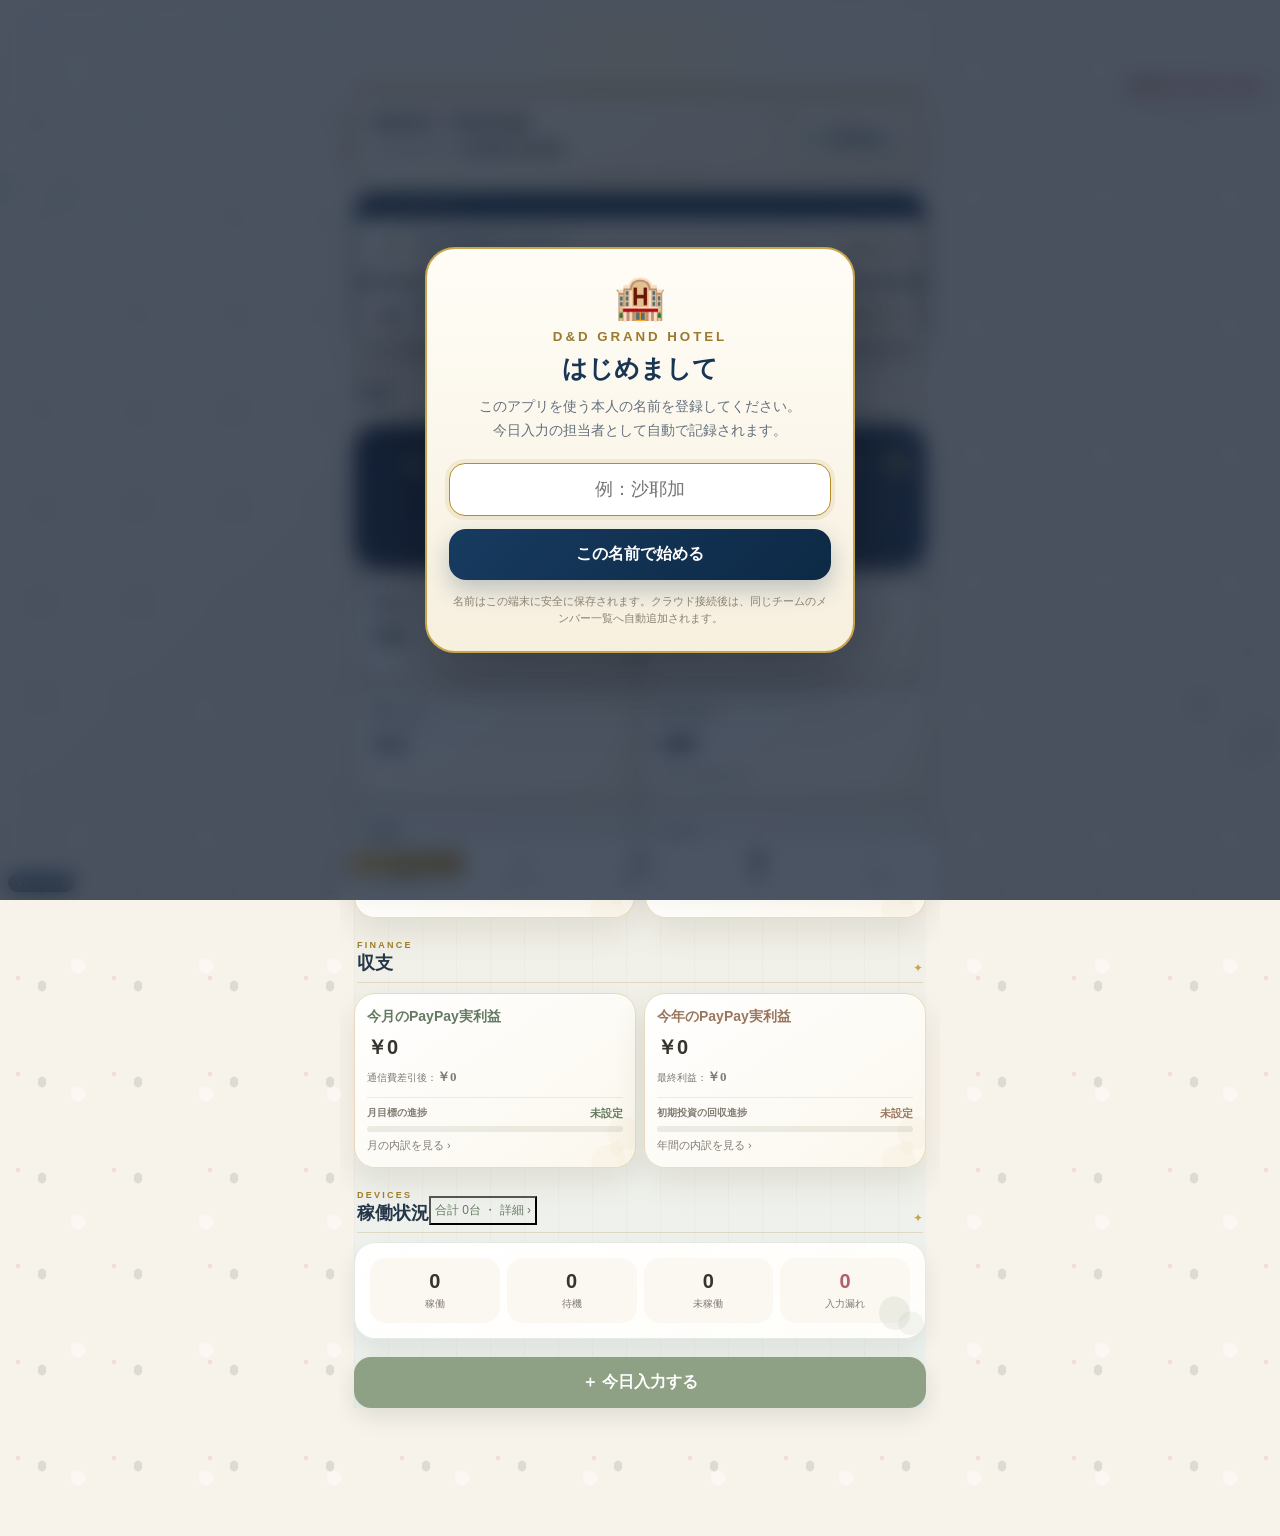
==== commit 31468191: "Add files via upload" ====
--- a/index.html
+++ b/index.html
@@ -2,7 +2,7 @@
 <html lang="ja">
 <head>
 <meta charset="utf-8">
-<meta name="dd-build" content="25.92-safe-sync">
+<meta name="dd-build" content="25.93-status-sync">
 <meta name="viewport" content="width=device-width,initial-scale=1,viewport-fit=cover">
 <meta name="theme-color" content="#f6f0e6">
 <meta name="application-name" content="D&D❀TikTok">
@@ -2914,7 +2914,7 @@
 function recalculateStoredEntries(data){
  const grouped={};
  (data.entries||[]).forEach(e=>(grouped[e.deviceId]??=[]).push(e));
- Object.values(grouped).forEach(list=>{
+ Object.entries(grouped).forEach(([deviceId,list])=>{
   list.sort((a,b)=>Number(a.timestamp||0)-Number(b.timestamp||0));
   let prev=0;
   list.forEach(e=>{
@@ -2927,6 +2927,15 @@
     prev=Number(result.pending||0);
    }catch(_){ prev=Number(e.pending||prev||0); }
   });
+  // Ver25.93: the latest takeout is the source of truth for waiting status.
+  // This repairs Android/iPhone status differences without changing money calculations.
+  const latest=list[list.length-1];
+  const device=(data.devices||[]).find(d=>String(d?.id||'')===String(deviceId));
+  if(device&&latest?.operation==='取り切り'){
+   device.status='waiting';
+   device.statusSince=latest.date;
+   device.updatedAt=Math.max(Number(device.updatedAt||0),Number(latest.editedAt||0),Number(latest.timestamp||0),Date.now());
+  }
  });
  data.version=101;
 }
@@ -3293,7 +3302,9 @@
  let prev=0;
  entriesForDevice(id).forEach(e=>{const result=computeEntry(e.raw||e.inputRaw||'',prev);Object.assign(e,result);prev=result.pending});
  const d=db.devices.find(x=>x.id===id), a=entriesForDevice(id);
- if(d&&a.length&&a[a.length-1].operation==='取り切り'){d.status='waiting';d.statusSince=a[a.length-1].date;}
+ if(d&&a.length&&a[a.length-1].operation==='取り切り'){
+  d.status='waiting';d.statusSince=a[a.length-1].date;d.updatedAt=Date.now();
+ }
  persist();
 }
 
@@ -5443,7 +5454,7 @@
 
 
 <script id="v141-cloud-ui">
-let ddCloudHideTimer;window.addEventListener('dd-cloud-status',e=>{const el=document.getElementById('cloudStatusPill');if(!el)return;const d=e.detail||{};clearTimeout(ddCloudHideTimer);el.classList.remove('dd-cloud-hide');el.textContent=d.status||'端末内保存';el.dataset.mode=d.mode||'local';el.title=d.error||'';el.onclick=async()=>{el.textContent='認証IDを確認中…';try{const a=await window.DDCloud?.inspectAuthIdentity?.();const rows=Array.isArray(a?.membershipRows)?a.membershipRows:[];const profiles=Array.isArray(a?.profileRows)?a.profileRows:[];alert('認証・承認診断 Ver25.92\n\n【直近の共有状態】\n直近エラー: '+(a?.lastError||'なし')+'\n状態: '+(a?.stage||'-')+' / '+(a?.status||'-')+'\n\n【認証情報】\nアプリuserId: '+(a?.appUserId||'-')+'\nJWT sub: '+(a?.jwtSub||'-')+'\nJWT role: '+(a?.jwtRole||'-')+'\nJWT期限: '+(a?.jwtExp?new Date(a.jwtExp*1000).toLocaleString():'-')+'\n\nWorkspace: '+(a?.workspaceId||'-')+'\n端末内権限: '+(a?.localRole||'-')+' / '+(a?.localAccessStatus||'-')+'\n\n承認行件数: '+rows.length+'\n承認行: '+(rows.length?JSON.stringify(rows,null,2):'なし')+'\n承認取得エラー: '+(a?.membershipError||'なし')+'\n\nプロフィール件数: '+profiles.length+'\nプロフィール: '+(profiles.length?JSON.stringify(profiles,null,2):'なし')+'\nプロフィール取得エラー: '+(a?.profileError||'なし')+'\n\n端末登録ID: '+(a?.deviceRegistrationId||'-'));return;const x=await window.DDCloud?.inspectConnection?.();const t=await window.DDCloud?.inspectTrackedEntry?.('Air2','2026-08-01');const fmt=(z)=>{const e=z?.entry;return '件数: '+(z?.count??0)+'\n記録: '+(e?('raw='+e.raw+' / input='+e.inputValue+' / 増加='+e.increase+' / PayPay='+e.profit+' / 未確定='+e.pending+' / operator='+e.operator):'見つかりません')+'\n8/1集計: 増加='+Number(z?.totals?.increase||0)+' / PayPay='+Number(z?.totals?.profit||0)+' / 未確定='+Number(z?.totals?.pending||0)+' / 件数='+Number(z?.totals?.count||0)};alert('Air2・8月1日・431 追跡診断 Ver25.60\n\n【Android/iPhone端末内】\n'+fmt(t?.local)+'\n\n【クラウド本文】\n'+fmt(t?.remote)+'\n\n端末Revision: '+t.localRevision+' / クラウドRevision: '+t.remoteRevision+'\nクラウド更新: '+(t.remoteUpdatedAt||'-')+'\n\n--- 接続情報 ---\n接続先: '+(x.endpoint||'-')+'\n設定Workspace: '+(x.configuredWorkspaceId||'-')+'\n実際Workspace: '+(x.activeWorkspaceId||'-')+'\n\n端末Revision: '+x.localRevision+'\nクラウドRevision: '+x.remoteRevision+'\nクラウド更新: '+(x.remoteUpdatedAt||'-')+'\n\n端末台数: '+x.localDevices+' / クラウド: '+x.remoteDevices+'\n端末履歴: '+x.localEntries+' / クラウド: '+x.remoteEntries+'\n未送信: '+(x.dirty?'あり':'なし')+'\n利用者ID: '+(x.userId||'-')+'\n権限: '+(x.role||'-')+' / '+(x.accessStatus||'-')+'\n状態: '+(x.status||'-')+'\nエラー: '+(x.error||'なし'));}catch(err){const x=window.DDCloud?.getDiagnostics?.()||d;alert('接続先診断に失敗しました\n'+String(err?.message||err)+'\n\nWorkspace: '+(x.workspaceId||'-')+'\nRevision: '+(x.revision||0));}};if((d.mode||'')==='cloud'){ddCloudHideTimer=setTimeout(()=>el.classList.add('dd-cloud-hide'),2200);}});
+let ddCloudHideTimer;window.addEventListener('dd-cloud-status',e=>{const el=document.getElementById('cloudStatusPill');if(!el)return;const d=e.detail||{};clearTimeout(ddCloudHideTimer);el.classList.remove('dd-cloud-hide');el.textContent=d.status||'端末内保存';el.dataset.mode=d.mode||'local';el.title=d.error||'';el.onclick=async()=>{el.textContent='認証IDを確認中…';try{const a=await window.DDCloud?.inspectAuthIdentity?.();const rows=Array.isArray(a?.membershipRows)?a.membershipRows:[];const profiles=Array.isArray(a?.profileRows)?a.profileRows:[];alert('認証・承認診断 Ver25.93\n\n【直近の共有状態】\n直近エラー: '+(a?.lastError||'なし')+'\n状態: '+(a?.stage||'-')+' / '+(a?.status||'-')+'\n\n【認証情報】\nアプリuserId: '+(a?.appUserId||'-')+'\nJWT sub: '+(a?.jwtSub||'-')+'\nJWT role: '+(a?.jwtRole||'-')+'\nJWT期限: '+(a?.jwtExp?new Date(a.jwtExp*1000).toLocaleString():'-')+'\n\nWorkspace: '+(a?.workspaceId||'-')+'\n端末内権限: '+(a?.localRole||'-')+' / '+(a?.localAccessStatus||'-')+'\n\n承認行件数: '+rows.length+'\n承認行: '+(rows.length?JSON.stringify(rows,null,2):'なし')+'\n承認取得エラー: '+(a?.membershipError||'なし')+'\n\nプロフィール件数: '+profiles.length+'\nプロフィール: '+(profiles.length?JSON.stringify(profiles,null,2):'なし')+'\nプロフィール取得エラー: '+(a?.profileError||'なし')+'\n\n端末登録ID: '+(a?.deviceRegistrationId||'-'));return;const x=await window.DDCloud?.inspectConnection?.();const t=await window.DDCloud?.inspectTrackedEntry?.('Air2','2026-08-01');const fmt=(z)=>{const e=z?.entry;return '件数: '+(z?.count??0)+'\n記録: '+(e?('raw='+e.raw+' / input='+e.inputValue+' / 増加='+e.increase+' / PayPay='+e.profit+' / 未確定='+e.pending+' / operator='+e.operator):'見つかりません')+'\n8/1集計: 増加='+Number(z?.totals?.increase||0)+' / PayPay='+Number(z?.totals?.profit||0)+' / 未確定='+Number(z?.totals?.pending||0)+' / 件数='+Number(z?.totals?.count||0)};alert('Air2・8月1日・431 追跡診断 Ver25.60\n\n【Android/iPhone端末内】\n'+fmt(t?.local)+'\n\n【クラウド本文】\n'+fmt(t?.remote)+'\n\n端末Revision: '+t.localRevision+' / クラウドRevision: '+t.remoteRevision+'\nクラウド更新: '+(t.remoteUpdatedAt||'-')+'\n\n--- 接続情報 ---\n接続先: '+(x.endpoint||'-')+'\n設定Workspace: '+(x.configuredWorkspaceId||'-')+'\n実際Workspace: '+(x.activeWorkspaceId||'-')+'\n\n端末Revision: '+x.localRevision+'\nクラウドRevision: '+x.remoteRevision+'\nクラウド更新: '+(x.remoteUpdatedAt||'-')+'\n\n端末台数: '+x.localDevices+' / クラウド: '+x.remoteDevices+'\n端末履歴: '+x.localEntries+' / クラウド: '+x.remoteEntries+'\n未送信: '+(x.dirty?'あり':'なし')+'\n利用者ID: '+(x.userId||'-')+'\n権限: '+(x.role||'-')+' / '+(x.accessStatus||'-')+'\n状態: '+(x.status||'-')+'\nエラー: '+(x.error||'なし'));}catch(err){const x=window.DDCloud?.getDiagnostics?.()||d;alert('接続先診断に失敗しました\n'+String(err?.message||err)+'\n\nWorkspace: '+(x.workspaceId||'-')+'\nRevision: '+(x.revision||0));}};if((d.mode||'')==='cloud'){ddCloudHideTimer=setTimeout(()=>el.classList.add('dd-cloud-hide'),2200);}});
 </script>
 
 <!-- Ver25.4: 共同編集者はクラウド復元画面ではなく、通常のホテルチェックイン承認フローへ進みます。 -->
@@ -5461,7 +5472,7 @@
   removeOldRecovery();
   document.addEventListener('DOMContentLoaded', removeOldRecovery, {once:true});
   const badge=document.createElement('div');
-  badge.id='ddBuildBadge'; badge.textContent='Ver25.92';
+  badge.id='ddBuildBadge'; badge.textContent='Ver25.93';
   badge.style.cssText='position:fixed;left:8px;bottom:8px;z-index:40000;background:#173c55;color:#fff;border-radius:999px;padding:4px 8px;font:800 10px system-ui;opacity:.82;pointer-events:none';
   document.addEventListener('DOMContentLoaded',()=>document.body.appendChild(badge),{once:true});
 })();
@@ -5507,7 +5518,7 @@
  const oldInsight=window.renderDeviceInviteInsight;
  window.renderDeviceInviteInsight=function(d){const box=document.getElementById('deviceInviteInsight');if(!box)return;if((d.type||'normal')==='parent'){box.innerHTML=`<div class="parent-strength-card"><b>招待成功率</b><div class="parent-strength-tabs"><button class="active" onclick="renderParentStrength('${d.id}','month',this)">今月</button><button onclick="renderParentStrength('${d.id}','today',this)">今日</button><button onclick="renderParentStrength('${d.id}','year',this)">今年</button><button onclick="renderParentStrength('${d.id}','all',this)">全期間</button></div><div id="parentStrengthDynamic"></div></div>`;renderParentStrength(d.id,'month');return}if(oldInsight)oldInsight(d)};
  window.renderParentStrength=function(parentId,mode='month',btn=null){const target=document.getElementById('parentStrengthDynamic');if(!target)return;document.querySelectorAll('.parent-strength-tabs button').forEach(b=>b.classList.remove('active'));if(btn)btn.classList.add('active');const prefix=mode==='today'?dkey():mode==='month'?mkey():mode==='year'?ykey():'';const a=aggregate(parentId,prefix),month=mkey();const ranking=inviteParents().map(p=>({id:p.id,...aggregate(p.id,month)})).filter(x=>x.total>0).sort((x,y)=>y.rate-x.rate||y.total-x.total),rank=ranking.findIndex(x=>x.id===parentId)+1;target.innerHTML=`<div class="parent-strength-main"><div class="parent-strength-rate"><small>${mode==='today'?'今日':mode==='month'?'今月':mode==='year'?'今年':'全期間'}の成功率</small><b>${a.total?percentText(a.rate):'—'}</b></div><div class="parent-strength-counts"><span>招待 <b>${a.total}件</b></span><span>成功 <b>${a.ok}件</b></span><span>対象外 <b>${Math.max(0,a.total-a.ok)}件</b></span></div></div><div class="parent-strength-rank">🏆 今月の親機ランキング：${rank||'-'}位 / ${ranking.length}台中</div>`};
- document.addEventListener('DOMContentLoaded',()=>{const badge=document.getElementById('ddBuildBadge');if(badge)badge.textContent='Ver25.92'});
+ document.addEventListener('DOMContentLoaded',()=>{const badge=document.getElementById('ddBuildBadge');if(badge)badge.textContent='Ver25.93'});
 })();
 </script>
 <script id="v2563-canonical-start-screen">
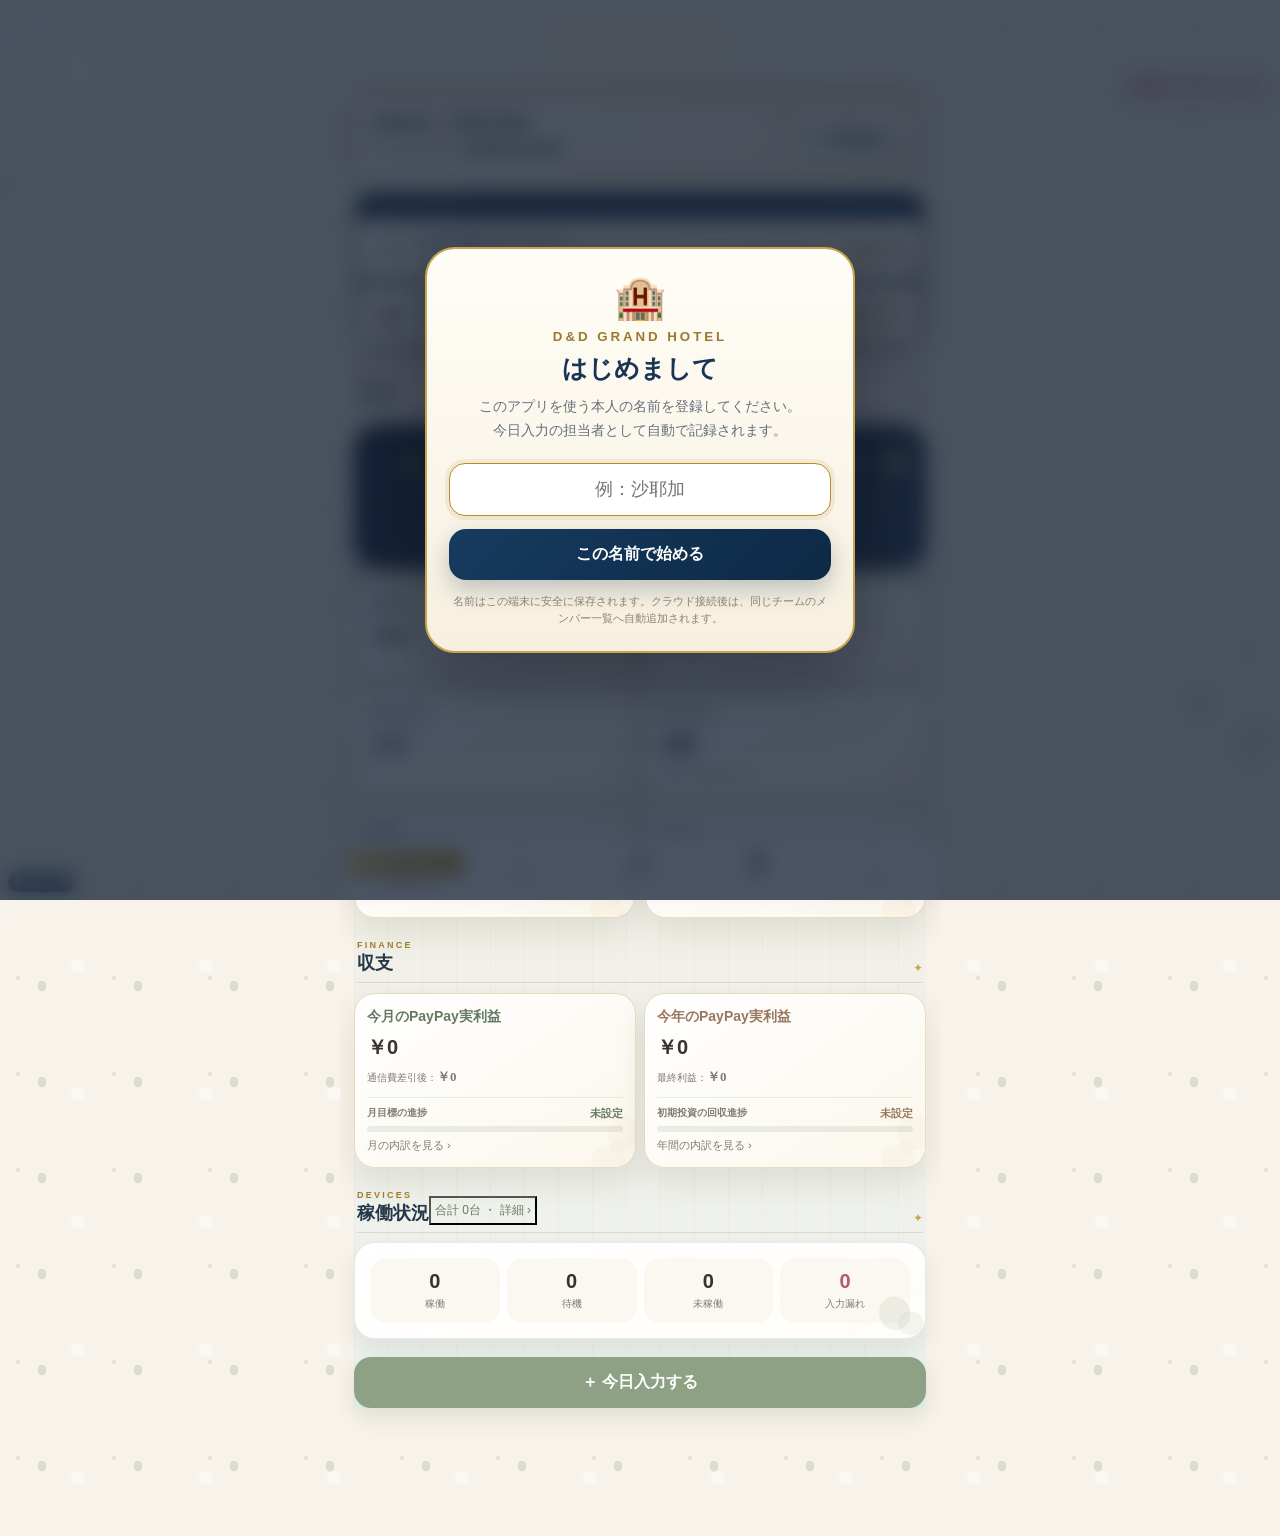
==== commit 699acdd6: "Add files via upload" ====
--- a/index.html
+++ b/index.html
@@ -1,8 +1,11 @@
 <!doctype html>
 <html lang="ja">
 <head>
+<meta http-equiv="Cache-Control" content="no-cache, no-store, must-revalidate">
+<meta http-equiv="Pragma" content="no-cache">
+<meta http-equiv="Expires" content="0">
 <meta charset="utf-8">
-<meta name="dd-build" content="25.93-status-sync">
+<meta name="dd-build" content="25.94-status-sync-cachefix">
 <meta name="viewport" content="width=device-width,initial-scale=1,viewport-fit=cover">
 <meta name="theme-color" content="#f6f0e6">
 <meta name="application-name" content="D&D❀TikTok">
@@ -2927,7 +2930,7 @@
     prev=Number(result.pending||0);
    }catch(_){ prev=Number(e.pending||prev||0); }
   });
-  // Ver25.93: the latest takeout is the source of truth for waiting status.
+  // Ver25.94: the latest takeout is the source of truth for waiting status.
   // This repairs Android/iPhone status differences without changing money calculations.
   const latest=list[list.length-1];
   const device=(data.devices||[]).find(d=>String(d?.id||'')===String(deviceId));
@@ -5434,8 +5437,8 @@
 </style>
 <div id="cloudStatusPill" data-mode="local">端末内保存</div>
 
-<script src="./backend-config.js?v=2587"></script>
-<script src="./app-cloud-bridge.js?v=2587"></script>
+<script src="./backend-config.js?v=2594"></script>
+<script src="./app-cloud-bridge.js?v=2594"></script>
 <script>
 // Ver23.0: GitHub Pagesで更新を確実に反映するため、旧Service Workerとキャッシュを解除します。
 if ('serviceWorker' in navigator) {
@@ -5454,7 +5457,7 @@
 
 
 <script id="v141-cloud-ui">
-let ddCloudHideTimer;window.addEventListener('dd-cloud-status',e=>{const el=document.getElementById('cloudStatusPill');if(!el)return;const d=e.detail||{};clearTimeout(ddCloudHideTimer);el.classList.remove('dd-cloud-hide');el.textContent=d.status||'端末内保存';el.dataset.mode=d.mode||'local';el.title=d.error||'';el.onclick=async()=>{el.textContent='認証IDを確認中…';try{const a=await window.DDCloud?.inspectAuthIdentity?.();const rows=Array.isArray(a?.membershipRows)?a.membershipRows:[];const profiles=Array.isArray(a?.profileRows)?a.profileRows:[];alert('認証・承認診断 Ver25.93\n\n【直近の共有状態】\n直近エラー: '+(a?.lastError||'なし')+'\n状態: '+(a?.stage||'-')+' / '+(a?.status||'-')+'\n\n【認証情報】\nアプリuserId: '+(a?.appUserId||'-')+'\nJWT sub: '+(a?.jwtSub||'-')+'\nJWT role: '+(a?.jwtRole||'-')+'\nJWT期限: '+(a?.jwtExp?new Date(a.jwtExp*1000).toLocaleString():'-')+'\n\nWorkspace: '+(a?.workspaceId||'-')+'\n端末内権限: '+(a?.localRole||'-')+' / '+(a?.localAccessStatus||'-')+'\n\n承認行件数: '+rows.length+'\n承認行: '+(rows.length?JSON.stringify(rows,null,2):'なし')+'\n承認取得エラー: '+(a?.membershipError||'なし')+'\n\nプロフィール件数: '+profiles.length+'\nプロフィール: '+(profiles.length?JSON.stringify(profiles,null,2):'なし')+'\nプロフィール取得エラー: '+(a?.profileError||'なし')+'\n\n端末登録ID: '+(a?.deviceRegistrationId||'-'));return;const x=await window.DDCloud?.inspectConnection?.();const t=await window.DDCloud?.inspectTrackedEntry?.('Air2','2026-08-01');const fmt=(z)=>{const e=z?.entry;return '件数: '+(z?.count??0)+'\n記録: '+(e?('raw='+e.raw+' / input='+e.inputValue+' / 増加='+e.increase+' / PayPay='+e.profit+' / 未確定='+e.pending+' / operator='+e.operator):'見つかりません')+'\n8/1集計: 増加='+Number(z?.totals?.increase||0)+' / PayPay='+Number(z?.totals?.profit||0)+' / 未確定='+Number(z?.totals?.pending||0)+' / 件数='+Number(z?.totals?.count||0)};alert('Air2・8月1日・431 追跡診断 Ver25.60\n\n【Android/iPhone端末内】\n'+fmt(t?.local)+'\n\n【クラウド本文】\n'+fmt(t?.remote)+'\n\n端末Revision: '+t.localRevision+' / クラウドRevision: '+t.remoteRevision+'\nクラウド更新: '+(t.remoteUpdatedAt||'-')+'\n\n--- 接続情報 ---\n接続先: '+(x.endpoint||'-')+'\n設定Workspace: '+(x.configuredWorkspaceId||'-')+'\n実際Workspace: '+(x.activeWorkspaceId||'-')+'\n\n端末Revision: '+x.localRevision+'\nクラウドRevision: '+x.remoteRevision+'\nクラウド更新: '+(x.remoteUpdatedAt||'-')+'\n\n端末台数: '+x.localDevices+' / クラウド: '+x.remoteDevices+'\n端末履歴: '+x.localEntries+' / クラウド: '+x.remoteEntries+'\n未送信: '+(x.dirty?'あり':'なし')+'\n利用者ID: '+(x.userId||'-')+'\n権限: '+(x.role||'-')+' / '+(x.accessStatus||'-')+'\n状態: '+(x.status||'-')+'\nエラー: '+(x.error||'なし'));}catch(err){const x=window.DDCloud?.getDiagnostics?.()||d;alert('接続先診断に失敗しました\n'+String(err?.message||err)+'\n\nWorkspace: '+(x.workspaceId||'-')+'\nRevision: '+(x.revision||0));}};if((d.mode||'')==='cloud'){ddCloudHideTimer=setTimeout(()=>el.classList.add('dd-cloud-hide'),2200);}});
+let ddCloudHideTimer;window.addEventListener('dd-cloud-status',e=>{const el=document.getElementById('cloudStatusPill');if(!el)return;const d=e.detail||{};clearTimeout(ddCloudHideTimer);el.classList.remove('dd-cloud-hide');el.textContent=d.status||'端末内保存';el.dataset.mode=d.mode||'local';el.title=d.error||'';el.onclick=async()=>{el.textContent='認証IDを確認中…';try{const a=await window.DDCloud?.inspectAuthIdentity?.();const rows=Array.isArray(a?.membershipRows)?a.membershipRows:[];const profiles=Array.isArray(a?.profileRows)?a.profileRows:[];alert('認証・承認診断 Ver25.94\n\n【直近の共有状態】\n直近エラー: '+(a?.lastError||'なし')+'\n状態: '+(a?.stage||'-')+' / '+(a?.status||'-')+'\n\n【認証情報】\nアプリuserId: '+(a?.appUserId||'-')+'\nJWT sub: '+(a?.jwtSub||'-')+'\nJWT role: '+(a?.jwtRole||'-')+'\nJWT期限: '+(a?.jwtExp?new Date(a.jwtExp*1000).toLocaleString():'-')+'\n\nWorkspace: '+(a?.workspaceId||'-')+'\n端末内権限: '+(a?.localRole||'-')+' / '+(a?.localAccessStatus||'-')+'\n\n承認行件数: '+rows.length+'\n承認行: '+(rows.length?JSON.stringify(rows,null,2):'なし')+'\n承認取得エラー: '+(a?.membershipError||'なし')+'\n\nプロフィール件数: '+profiles.length+'\nプロフィール: '+(profiles.length?JSON.stringify(profiles,null,2):'なし')+'\nプロフィール取得エラー: '+(a?.profileError||'なし')+'\n\n端末登録ID: '+(a?.deviceRegistrationId||'-'));return;const x=await window.DDCloud?.inspectConnection?.();const t=await window.DDCloud?.inspectTrackedEntry?.('Air2','2026-08-01');const fmt=(z)=>{const e=z?.entry;return '件数: '+(z?.count??0)+'\n記録: '+(e?('raw='+e.raw+' / input='+e.inputValue+' / 増加='+e.increase+' / PayPay='+e.profit+' / 未確定='+e.pending+' / operator='+e.operator):'見つかりません')+'\n8/1集計: 増加='+Number(z?.totals?.increase||0)+' / PayPay='+Number(z?.totals?.profit||0)+' / 未確定='+Number(z?.totals?.pending||0)+' / 件数='+Number(z?.totals?.count||0)};alert('Air2・8月1日・431 追跡診断 Ver25.60\n\n【Android/iPhone端末内】\n'+fmt(t?.local)+'\n\n【クラウド本文】\n'+fmt(t?.remote)+'\n\n端末Revision: '+t.localRevision+' / クラウドRevision: '+t.remoteRevision+'\nクラウド更新: '+(t.remoteUpdatedAt||'-')+'\n\n--- 接続情報 ---\n接続先: '+(x.endpoint||'-')+'\n設定Workspace: '+(x.configuredWorkspaceId||'-')+'\n実際Workspace: '+(x.activeWorkspaceId||'-')+'\n\n端末Revision: '+x.localRevision+'\nクラウドRevision: '+x.remoteRevision+'\nクラウド更新: '+(x.remoteUpdatedAt||'-')+'\n\n端末台数: '+x.localDevices+' / クラウド: '+x.remoteDevices+'\n端末履歴: '+x.localEntries+' / クラウド: '+x.remoteEntries+'\n未送信: '+(x.dirty?'あり':'なし')+'\n利用者ID: '+(x.userId||'-')+'\n権限: '+(x.role||'-')+' / '+(x.accessStatus||'-')+'\n状態: '+(x.status||'-')+'\nエラー: '+(x.error||'なし'));}catch(err){const x=window.DDCloud?.getDiagnostics?.()||d;alert('接続先診断に失敗しました\n'+String(err?.message||err)+'\n\nWorkspace: '+(x.workspaceId||'-')+'\nRevision: '+(x.revision||0));}};if((d.mode||'')==='cloud'){ddCloudHideTimer=setTimeout(()=>el.classList.add('dd-cloud-hide'),2200);}});
 </script>
 
 <!-- Ver25.4: 共同編集者はクラウド復元画面ではなく、通常のホテルチェックイン承認フローへ進みます。 -->
@@ -5472,7 +5475,7 @@
   removeOldRecovery();
   document.addEventListener('DOMContentLoaded', removeOldRecovery, {once:true});
   const badge=document.createElement('div');
-  badge.id='ddBuildBadge'; badge.textContent='Ver25.93';
+  badge.id='ddBuildBadge'; badge.textContent='Ver25.94';
   badge.style.cssText='position:fixed;left:8px;bottom:8px;z-index:40000;background:#173c55;color:#fff;border-radius:999px;padding:4px 8px;font:800 10px system-ui;opacity:.82;pointer-events:none';
   document.addEventListener('DOMContentLoaded',()=>document.body.appendChild(badge),{once:true});
 })();
@@ -5518,7 +5521,7 @@
  const oldInsight=window.renderDeviceInviteInsight;
  window.renderDeviceInviteInsight=function(d){const box=document.getElementById('deviceInviteInsight');if(!box)return;if((d.type||'normal')==='parent'){box.innerHTML=`<div class="parent-strength-card"><b>招待成功率</b><div class="parent-strength-tabs"><button class="active" onclick="renderParentStrength('${d.id}','month',this)">今月</button><button onclick="renderParentStrength('${d.id}','today',this)">今日</button><button onclick="renderParentStrength('${d.id}','year',this)">今年</button><button onclick="renderParentStrength('${d.id}','all',this)">全期間</button></div><div id="parentStrengthDynamic"></div></div>`;renderParentStrength(d.id,'month');return}if(oldInsight)oldInsight(d)};
  window.renderParentStrength=function(parentId,mode='month',btn=null){const target=document.getElementById('parentStrengthDynamic');if(!target)return;document.querySelectorAll('.parent-strength-tabs button').forEach(b=>b.classList.remove('active'));if(btn)btn.classList.add('active');const prefix=mode==='today'?dkey():mode==='month'?mkey():mode==='year'?ykey():'';const a=aggregate(parentId,prefix),month=mkey();const ranking=inviteParents().map(p=>({id:p.id,...aggregate(p.id,month)})).filter(x=>x.total>0).sort((x,y)=>y.rate-x.rate||y.total-x.total),rank=ranking.findIndex(x=>x.id===parentId)+1;target.innerHTML=`<div class="parent-strength-main"><div class="parent-strength-rate"><small>${mode==='today'?'今日':mode==='month'?'今月':mode==='year'?'今年':'全期間'}の成功率</small><b>${a.total?percentText(a.rate):'—'}</b></div><div class="parent-strength-counts"><span>招待 <b>${a.total}件</b></span><span>成功 <b>${a.ok}件</b></span><span>対象外 <b>${Math.max(0,a.total-a.ok)}件</b></span></div></div><div class="parent-strength-rank">🏆 今月の親機ランキング：${rank||'-'}位 / ${ranking.length}台中</div>`};
- document.addEventListener('DOMContentLoaded',()=>{const badge=document.getElementById('ddBuildBadge');if(badge)badge.textContent='Ver25.93'});
+ document.addEventListener('DOMContentLoaded',()=>{const badge=document.getElementById('ddBuildBadge');if(badge)badge.textContent='Ver25.94'});
 })();
 </script>
 <script id="v2563-canonical-start-screen">
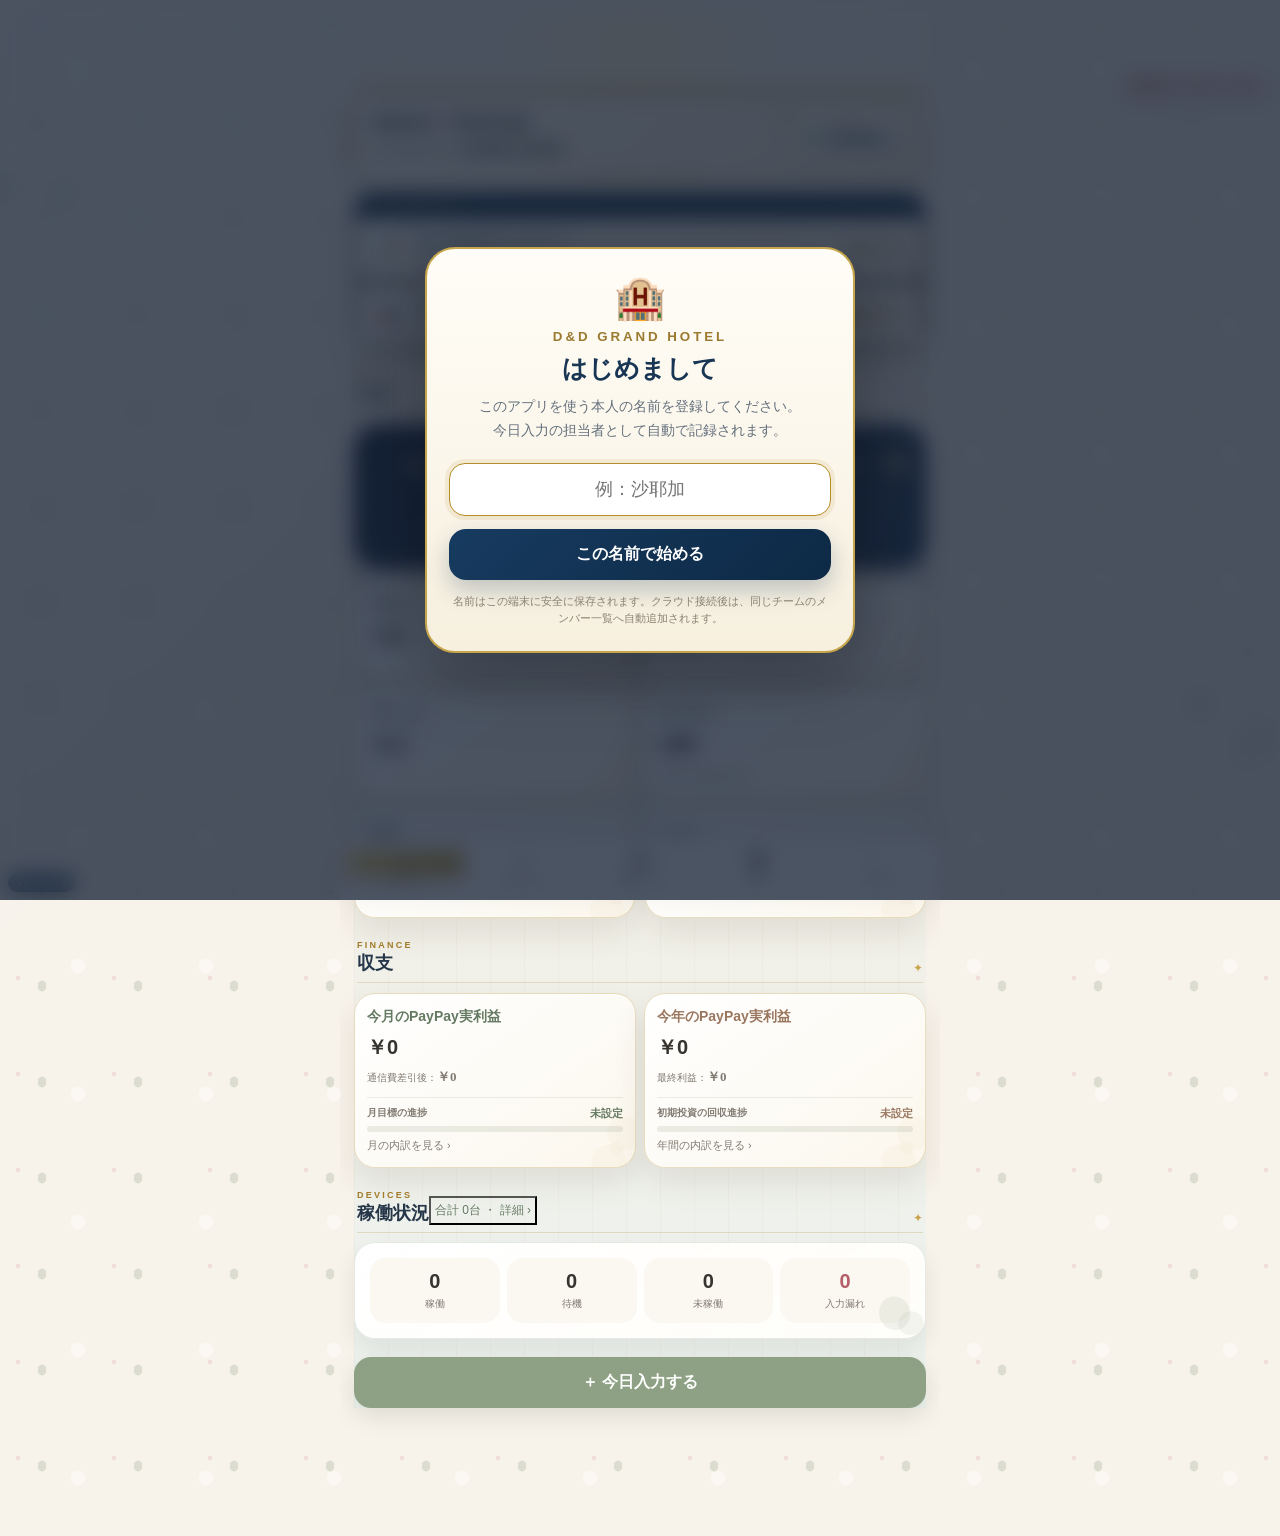
==== commit 84be0f87: "Add files via upload" ====
--- a/index.html
+++ b/index.html
@@ -5,7 +5,7 @@
 <meta http-equiv="Pragma" content="no-cache">
 <meta http-equiv="Expires" content="0">
 <meta charset="utf-8">
-<meta name="dd-build" content="25.94-status-sync-cachefix">
+<meta name="dd-build" content="25.95-status-history-source">
 <meta name="viewport" content="width=device-width,initial-scale=1,viewport-fit=cover">
 <meta name="theme-color" content="#f6f0e6">
 <meta name="application-name" content="D&D❀TikTok">
@@ -2930,14 +2930,15 @@
     prev=Number(result.pending||0);
    }catch(_){ prev=Number(e.pending||prev||0); }
   });
-  // Ver25.94: the latest takeout is the source of truth for waiting status.
-  // This repairs Android/iPhone status differences without changing money calculations.
+  // Ver25.95: the latest input history is the source of truth for device status.
+  // Takeout => waiting. Any later normal/error/exchange input => active.
   const latest=list[list.length-1];
   const device=(data.devices||[]).find(d=>String(d?.id||'')===String(deviceId));
-  if(device&&latest?.operation==='取り切り'){
-   device.status='waiting';
+  if(device&&latest){
+   device.status=latest.operation==='取り切り'?'waiting':'active';
+   device.everActive=true;
    device.statusSince=latest.date;
-   device.updatedAt=Math.max(Number(device.updatedAt||0),Number(latest.editedAt||0),Number(latest.timestamp||0),Date.now());
+   device.updatedAt=Math.max(Number(device.updatedAt||0),Number(latest.editedAt||0),Number(latest.timestamp||0));
   }
  });
  data.version=101;
@@ -3305,8 +3306,11 @@
  let prev=0;
  entriesForDevice(id).forEach(e=>{const result=computeEntry(e.raw||e.inputRaw||'',prev);Object.assign(e,result);prev=result.pending});
  const d=db.devices.find(x=>x.id===id), a=entriesForDevice(id);
- if(d&&a.length&&a[a.length-1].operation==='取り切り'){
-  d.status='waiting';d.statusSince=a[a.length-1].date;d.updatedAt=Date.now();
+ if(d&&a.length){
+  const last=a[a.length-1];
+  d.status=last.operation==='取り切り'?'waiting':'active';
+  d.everActive=true;d.statusSince=last.date;
+  d.updatedAt=Math.max(Number(d.updatedAt||0),Number(last.editedAt||0),Number(last.timestamp||0));
  }
  persist();
 }
@@ -3543,6 +3547,7 @@
   const last=a[a.length-1];
   d.status=last.operation==='取り切り'?'waiting':'active';
   d.statusSince=last.date;
+  d.updatedAt=Math.max(Number(d.updatedAt||0),Number(last.editedAt||0),Number(last.timestamp||0));
  }
 }
 function performEntrySave({deviceId,p,date,memo,operator='メイン',replaceEntryId=null}){
@@ -5437,8 +5442,8 @@
 </style>
 <div id="cloudStatusPill" data-mode="local">端末内保存</div>
 
-<script src="./backend-config.js?v=2594"></script>
-<script src="./app-cloud-bridge.js?v=2594"></script>
+<script src="./backend-config.js?v=2595"></script>
+<script src="./app-cloud-bridge.js?v=2595"></script>
 <script>
 // Ver23.0: GitHub Pagesで更新を確実に反映するため、旧Service Workerとキャッシュを解除します。
 if ('serviceWorker' in navigator) {
@@ -5457,7 +5462,7 @@
 
 
 <script id="v141-cloud-ui">
-let ddCloudHideTimer;window.addEventListener('dd-cloud-status',e=>{const el=document.getElementById('cloudStatusPill');if(!el)return;const d=e.detail||{};clearTimeout(ddCloudHideTimer);el.classList.remove('dd-cloud-hide');el.textContent=d.status||'端末内保存';el.dataset.mode=d.mode||'local';el.title=d.error||'';el.onclick=async()=>{el.textContent='認証IDを確認中…';try{const a=await window.DDCloud?.inspectAuthIdentity?.();const rows=Array.isArray(a?.membershipRows)?a.membershipRows:[];const profiles=Array.isArray(a?.profileRows)?a.profileRows:[];alert('認証・承認診断 Ver25.94\n\n【直近の共有状態】\n直近エラー: '+(a?.lastError||'なし')+'\n状態: '+(a?.stage||'-')+' / '+(a?.status||'-')+'\n\n【認証情報】\nアプリuserId: '+(a?.appUserId||'-')+'\nJWT sub: '+(a?.jwtSub||'-')+'\nJWT role: '+(a?.jwtRole||'-')+'\nJWT期限: '+(a?.jwtExp?new Date(a.jwtExp*1000).toLocaleString():'-')+'\n\nWorkspace: '+(a?.workspaceId||'-')+'\n端末内権限: '+(a?.localRole||'-')+' / '+(a?.localAccessStatus||'-')+'\n\n承認行件数: '+rows.length+'\n承認行: '+(rows.length?JSON.stringify(rows,null,2):'なし')+'\n承認取得エラー: '+(a?.membershipError||'なし')+'\n\nプロフィール件数: '+profiles.length+'\nプロフィール: '+(profiles.length?JSON.stringify(profiles,null,2):'なし')+'\nプロフィール取得エラー: '+(a?.profileError||'なし')+'\n\n端末登録ID: '+(a?.deviceRegistrationId||'-'));return;const x=await window.DDCloud?.inspectConnection?.();const t=await window.DDCloud?.inspectTrackedEntry?.('Air2','2026-08-01');const fmt=(z)=>{const e=z?.entry;return '件数: '+(z?.count??0)+'\n記録: '+(e?('raw='+e.raw+' / input='+e.inputValue+' / 増加='+e.increase+' / PayPay='+e.profit+' / 未確定='+e.pending+' / operator='+e.operator):'見つかりません')+'\n8/1集計: 増加='+Number(z?.totals?.increase||0)+' / PayPay='+Number(z?.totals?.profit||0)+' / 未確定='+Number(z?.totals?.pending||0)+' / 件数='+Number(z?.totals?.count||0)};alert('Air2・8月1日・431 追跡診断 Ver25.60\n\n【Android/iPhone端末内】\n'+fmt(t?.local)+'\n\n【クラウド本文】\n'+fmt(t?.remote)+'\n\n端末Revision: '+t.localRevision+' / クラウドRevision: '+t.remoteRevision+'\nクラウド更新: '+(t.remoteUpdatedAt||'-')+'\n\n--- 接続情報 ---\n接続先: '+(x.endpoint||'-')+'\n設定Workspace: '+(x.configuredWorkspaceId||'-')+'\n実際Workspace: '+(x.activeWorkspaceId||'-')+'\n\n端末Revision: '+x.localRevision+'\nクラウドRevision: '+x.remoteRevision+'\nクラウド更新: '+(x.remoteUpdatedAt||'-')+'\n\n端末台数: '+x.localDevices+' / クラウド: '+x.remoteDevices+'\n端末履歴: '+x.localEntries+' / クラウド: '+x.remoteEntries+'\n未送信: '+(x.dirty?'あり':'なし')+'\n利用者ID: '+(x.userId||'-')+'\n権限: '+(x.role||'-')+' / '+(x.accessStatus||'-')+'\n状態: '+(x.status||'-')+'\nエラー: '+(x.error||'なし'));}catch(err){const x=window.DDCloud?.getDiagnostics?.()||d;alert('接続先診断に失敗しました\n'+String(err?.message||err)+'\n\nWorkspace: '+(x.workspaceId||'-')+'\nRevision: '+(x.revision||0));}};if((d.mode||'')==='cloud'){ddCloudHideTimer=setTimeout(()=>el.classList.add('dd-cloud-hide'),2200);}});
+let ddCloudHideTimer;window.addEventListener('dd-cloud-status',e=>{const el=document.getElementById('cloudStatusPill');if(!el)return;const d=e.detail||{};clearTimeout(ddCloudHideTimer);el.classList.remove('dd-cloud-hide');el.textContent=d.status||'端末内保存';el.dataset.mode=d.mode||'local';el.title=d.error||'';el.onclick=async()=>{el.textContent='認証IDを確認中…';try{const a=await window.DDCloud?.inspectAuthIdentity?.();const rows=Array.isArray(a?.membershipRows)?a.membershipRows:[];const profiles=Array.isArray(a?.profileRows)?a.profileRows:[];alert('認証・承認診断 Ver25.95\n\n【直近の共有状態】\n直近エラー: '+(a?.lastError||'なし')+'\n状態: '+(a?.stage||'-')+' / '+(a?.status||'-')+'\n\n【認証情報】\nアプリuserId: '+(a?.appUserId||'-')+'\nJWT sub: '+(a?.jwtSub||'-')+'\nJWT role: '+(a?.jwtRole||'-')+'\nJWT期限: '+(a?.jwtExp?new Date(a.jwtExp*1000).toLocaleString():'-')+'\n\nWorkspace: '+(a?.workspaceId||'-')+'\n端末内権限: '+(a?.localRole||'-')+' / '+(a?.localAccessStatus||'-')+'\n\n承認行件数: '+rows.length+'\n承認行: '+(rows.length?JSON.stringify(rows,null,2):'なし')+'\n承認取得エラー: '+(a?.membershipError||'なし')+'\n\nプロフィール件数: '+profiles.length+'\nプロフィール: '+(profiles.length?JSON.stringify(profiles,null,2):'なし')+'\nプロフィール取得エラー: '+(a?.profileError||'なし')+'\n\n端末登録ID: '+(a?.deviceRegistrationId||'-'));return;const x=await window.DDCloud?.inspectConnection?.();const t=await window.DDCloud?.inspectTrackedEntry?.('Air2','2026-08-01');const fmt=(z)=>{const e=z?.entry;return '件数: '+(z?.count??0)+'\n記録: '+(e?('raw='+e.raw+' / input='+e.inputValue+' / 増加='+e.increase+' / PayPay='+e.profit+' / 未確定='+e.pending+' / operator='+e.operator):'見つかりません')+'\n8/1集計: 増加='+Number(z?.totals?.increase||0)+' / PayPay='+Number(z?.totals?.profit||0)+' / 未確定='+Number(z?.totals?.pending||0)+' / 件数='+Number(z?.totals?.count||0)};alert('Air2・8月1日・431 追跡診断 Ver25.60\n\n【Android/iPhone端末内】\n'+fmt(t?.local)+'\n\n【クラウド本文】\n'+fmt(t?.remote)+'\n\n端末Revision: '+t.localRevision+' / クラウドRevision: '+t.remoteRevision+'\nクラウド更新: '+(t.remoteUpdatedAt||'-')+'\n\n--- 接続情報 ---\n接続先: '+(x.endpoint||'-')+'\n設定Workspace: '+(x.configuredWorkspaceId||'-')+'\n実際Workspace: '+(x.activeWorkspaceId||'-')+'\n\n端末Revision: '+x.localRevision+'\nクラウドRevision: '+x.remoteRevision+'\nクラウド更新: '+(x.remoteUpdatedAt||'-')+'\n\n端末台数: '+x.localDevices+' / クラウド: '+x.remoteDevices+'\n端末履歴: '+x.localEntries+' / クラウド: '+x.remoteEntries+'\n未送信: '+(x.dirty?'あり':'なし')+'\n利用者ID: '+(x.userId||'-')+'\n権限: '+(x.role||'-')+' / '+(x.accessStatus||'-')+'\n状態: '+(x.status||'-')+'\nエラー: '+(x.error||'なし'));}catch(err){const x=window.DDCloud?.getDiagnostics?.()||d;alert('接続先診断に失敗しました\n'+String(err?.message||err)+'\n\nWorkspace: '+(x.workspaceId||'-')+'\nRevision: '+(x.revision||0));}};if((d.mode||'')==='cloud'){ddCloudHideTimer=setTimeout(()=>el.classList.add('dd-cloud-hide'),2200);}});
 </script>
 
 <!-- Ver25.4: 共同編集者はクラウド復元画面ではなく、通常のホテルチェックイン承認フローへ進みます。 -->
@@ -5475,7 +5480,7 @@
   removeOldRecovery();
   document.addEventListener('DOMContentLoaded', removeOldRecovery, {once:true});
   const badge=document.createElement('div');
-  badge.id='ddBuildBadge'; badge.textContent='Ver25.94';
+  badge.id='ddBuildBadge'; badge.textContent='Ver25.95';
   badge.style.cssText='position:fixed;left:8px;bottom:8px;z-index:40000;background:#173c55;color:#fff;border-radius:999px;padding:4px 8px;font:800 10px system-ui;opacity:.82;pointer-events:none';
   document.addEventListener('DOMContentLoaded',()=>document.body.appendChild(badge),{once:true});
 })();
@@ -5521,7 +5526,7 @@
  const oldInsight=window.renderDeviceInviteInsight;
  window.renderDeviceInviteInsight=function(d){const box=document.getElementById('deviceInviteInsight');if(!box)return;if((d.type||'normal')==='parent'){box.innerHTML=`<div class="parent-strength-card"><b>招待成功率</b><div class="parent-strength-tabs"><button class="active" onclick="renderParentStrength('${d.id}','month',this)">今月</button><button onclick="renderParentStrength('${d.id}','today',this)">今日</button><button onclick="renderParentStrength('${d.id}','year',this)">今年</button><button onclick="renderParentStrength('${d.id}','all',this)">全期間</button></div><div id="parentStrengthDynamic"></div></div>`;renderParentStrength(d.id,'month');return}if(oldInsight)oldInsight(d)};
  window.renderParentStrength=function(parentId,mode='month',btn=null){const target=document.getElementById('parentStrengthDynamic');if(!target)return;document.querySelectorAll('.parent-strength-tabs button').forEach(b=>b.classList.remove('active'));if(btn)btn.classList.add('active');const prefix=mode==='today'?dkey():mode==='month'?mkey():mode==='year'?ykey():'';const a=aggregate(parentId,prefix),month=mkey();const ranking=inviteParents().map(p=>({id:p.id,...aggregate(p.id,month)})).filter(x=>x.total>0).sort((x,y)=>y.rate-x.rate||y.total-x.total),rank=ranking.findIndex(x=>x.id===parentId)+1;target.innerHTML=`<div class="parent-strength-main"><div class="parent-strength-rate"><small>${mode==='today'?'今日':mode==='month'?'今月':mode==='year'?'今年':'全期間'}の成功率</small><b>${a.total?percentText(a.rate):'—'}</b></div><div class="parent-strength-counts"><span>招待 <b>${a.total}件</b></span><span>成功 <b>${a.ok}件</b></span><span>対象外 <b>${Math.max(0,a.total-a.ok)}件</b></span></div></div><div class="parent-strength-rank">🏆 今月の親機ランキング：${rank||'-'}位 / ${ranking.length}台中</div>`};
- document.addEventListener('DOMContentLoaded',()=>{const badge=document.getElementById('ddBuildBadge');if(badge)badge.textContent='Ver25.94'});
+ document.addEventListener('DOMContentLoaded',()=>{const badge=document.getElementById('ddBuildBadge');if(badge)badge.textContent='Ver25.95'});
 })();
 </script>
 <script id="v2563-canonical-start-screen">
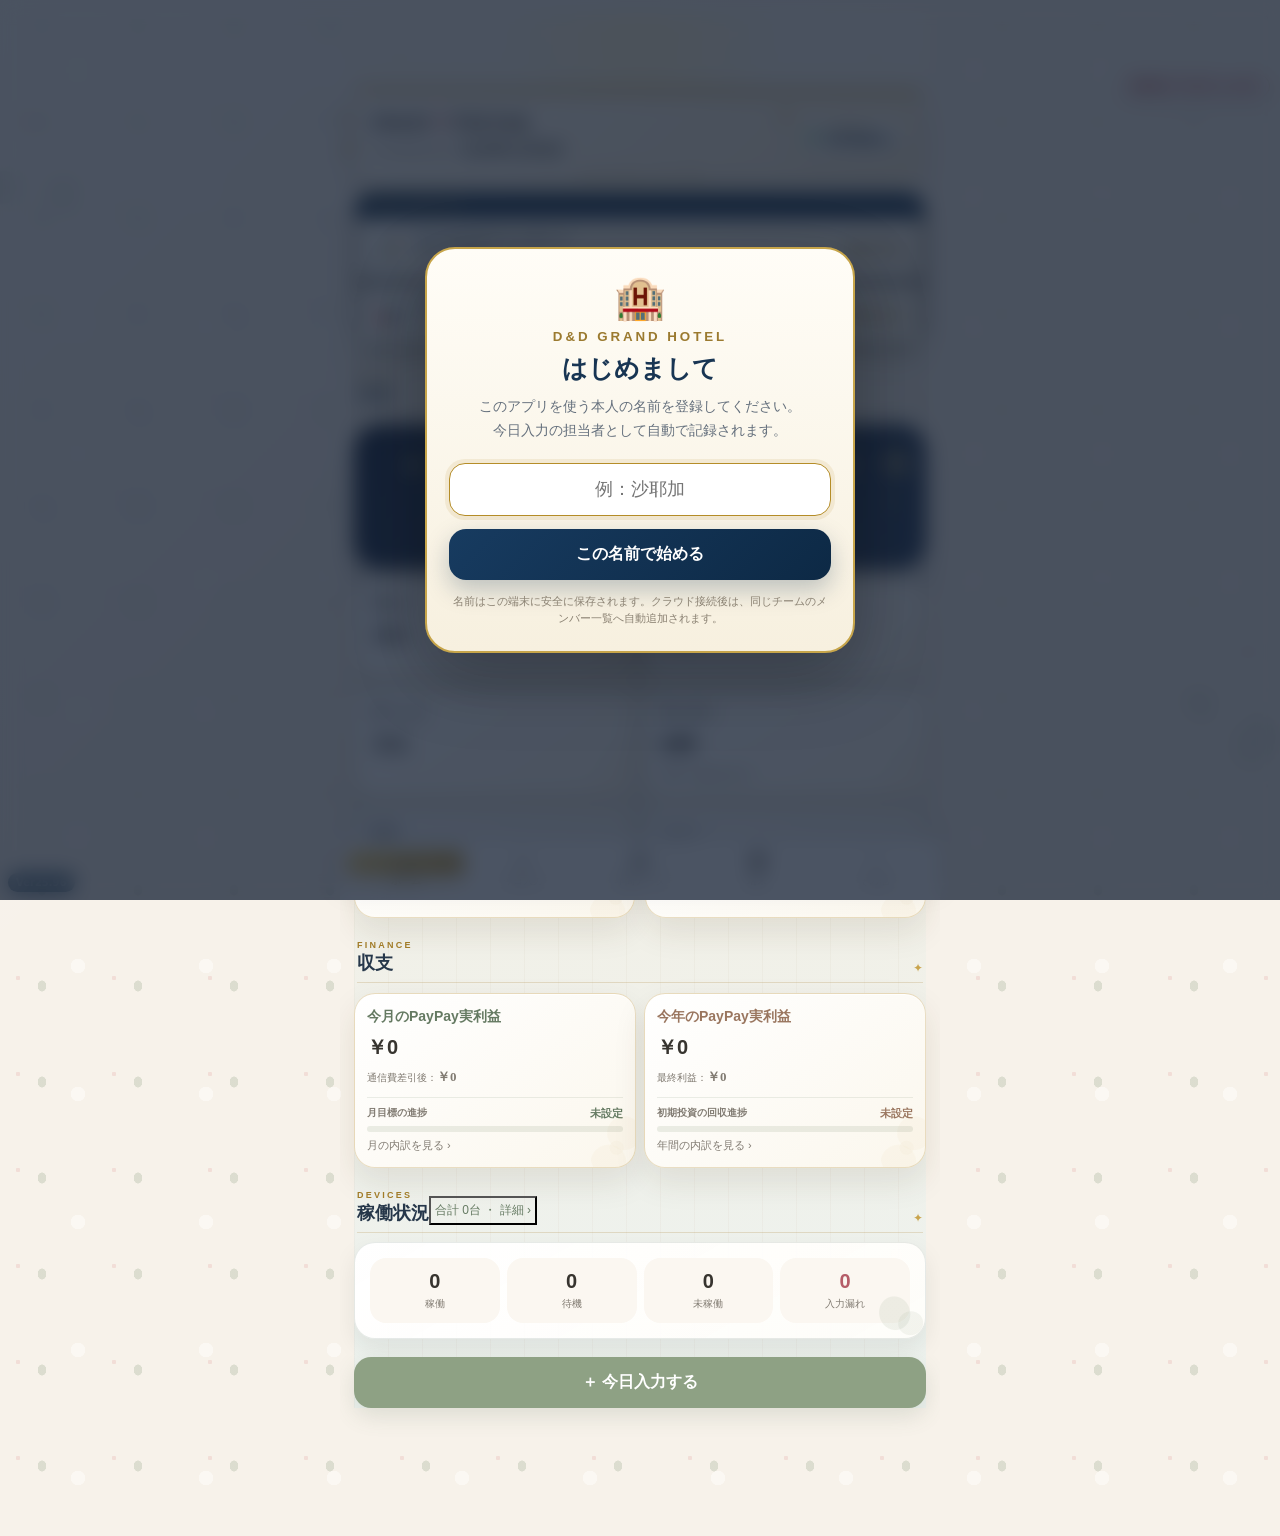
==== commit 67d46a4e: "Add files via upload" ====
--- a/index.html
+++ b/index.html
@@ -5,7 +5,7 @@
 <meta http-equiv="Pragma" content="no-cache">
 <meta http-equiv="Expires" content="0">
 <meta charset="utf-8">
-<meta name="dd-build" content="25.95-status-history-source">
+<meta name="dd-build" content="25.96-free-egress">
 <meta name="viewport" content="width=device-width,initial-scale=1,viewport-fit=cover">
 <meta name="theme-color" content="#f6f0e6">
 <meta name="application-name" content="D&D❀TikTok">
@@ -5462,7 +5462,7 @@
 
 
 <script id="v141-cloud-ui">
-let ddCloudHideTimer;window.addEventListener('dd-cloud-status',e=>{const el=document.getElementById('cloudStatusPill');if(!el)return;const d=e.detail||{};clearTimeout(ddCloudHideTimer);el.classList.remove('dd-cloud-hide');el.textContent=d.status||'端末内保存';el.dataset.mode=d.mode||'local';el.title=d.error||'';el.onclick=async()=>{el.textContent='認証IDを確認中…';try{const a=await window.DDCloud?.inspectAuthIdentity?.();const rows=Array.isArray(a?.membershipRows)?a.membershipRows:[];const profiles=Array.isArray(a?.profileRows)?a.profileRows:[];alert('認証・承認診断 Ver25.95\n\n【直近の共有状態】\n直近エラー: '+(a?.lastError||'なし')+'\n状態: '+(a?.stage||'-')+' / '+(a?.status||'-')+'\n\n【認証情報】\nアプリuserId: '+(a?.appUserId||'-')+'\nJWT sub: '+(a?.jwtSub||'-')+'\nJWT role: '+(a?.jwtRole||'-')+'\nJWT期限: '+(a?.jwtExp?new Date(a.jwtExp*1000).toLocaleString():'-')+'\n\nWorkspace: '+(a?.workspaceId||'-')+'\n端末内権限: '+(a?.localRole||'-')+' / '+(a?.localAccessStatus||'-')+'\n\n承認行件数: '+rows.length+'\n承認行: '+(rows.length?JSON.stringify(rows,null,2):'なし')+'\n承認取得エラー: '+(a?.membershipError||'なし')+'\n\nプロフィール件数: '+profiles.length+'\nプロフィール: '+(profiles.length?JSON.stringify(profiles,null,2):'なし')+'\nプロフィール取得エラー: '+(a?.profileError||'なし')+'\n\n端末登録ID: '+(a?.deviceRegistrationId||'-'));return;const x=await window.DDCloud?.inspectConnection?.();const t=await window.DDCloud?.inspectTrackedEntry?.('Air2','2026-08-01');const fmt=(z)=>{const e=z?.entry;return '件数: '+(z?.count??0)+'\n記録: '+(e?('raw='+e.raw+' / input='+e.inputValue+' / 増加='+e.increase+' / PayPay='+e.profit+' / 未確定='+e.pending+' / operator='+e.operator):'見つかりません')+'\n8/1集計: 増加='+Number(z?.totals?.increase||0)+' / PayPay='+Number(z?.totals?.profit||0)+' / 未確定='+Number(z?.totals?.pending||0)+' / 件数='+Number(z?.totals?.count||0)};alert('Air2・8月1日・431 追跡診断 Ver25.60\n\n【Android/iPhone端末内】\n'+fmt(t?.local)+'\n\n【クラウド本文】\n'+fmt(t?.remote)+'\n\n端末Revision: '+t.localRevision+' / クラウドRevision: '+t.remoteRevision+'\nクラウド更新: '+(t.remoteUpdatedAt||'-')+'\n\n--- 接続情報 ---\n接続先: '+(x.endpoint||'-')+'\n設定Workspace: '+(x.configuredWorkspaceId||'-')+'\n実際Workspace: '+(x.activeWorkspaceId||'-')+'\n\n端末Revision: '+x.localRevision+'\nクラウドRevision: '+x.remoteRevision+'\nクラウド更新: '+(x.remoteUpdatedAt||'-')+'\n\n端末台数: '+x.localDevices+' / クラウド: '+x.remoteDevices+'\n端末履歴: '+x.localEntries+' / クラウド: '+x.remoteEntries+'\n未送信: '+(x.dirty?'あり':'なし')+'\n利用者ID: '+(x.userId||'-')+'\n権限: '+(x.role||'-')+' / '+(x.accessStatus||'-')+'\n状態: '+(x.status||'-')+'\nエラー: '+(x.error||'なし'));}catch(err){const x=window.DDCloud?.getDiagnostics?.()||d;alert('接続先診断に失敗しました\n'+String(err?.message||err)+'\n\nWorkspace: '+(x.workspaceId||'-')+'\nRevision: '+(x.revision||0));}};if((d.mode||'')==='cloud'){ddCloudHideTimer=setTimeout(()=>el.classList.add('dd-cloud-hide'),2200);}});
+let ddCloudHideTimer;window.addEventListener('dd-cloud-status',e=>{const el=document.getElementById('cloudStatusPill');if(!el)return;const d=e.detail||{};clearTimeout(ddCloudHideTimer);el.classList.remove('dd-cloud-hide');el.textContent=d.status||'端末内保存';el.dataset.mode=d.mode||'local';el.title=d.error||'';el.onclick=async()=>{el.textContent='認証IDを確認中…';try{const a=await window.DDCloud?.inspectAuthIdentity?.();const rows=Array.isArray(a?.membershipRows)?a.membershipRows:[];const profiles=Array.isArray(a?.profileRows)?a.profileRows:[];alert('認証・承認診断 Ver25.96\n\n【直近の共有状態】\n直近エラー: '+(a?.lastError||'なし')+'\n状態: '+(a?.stage||'-')+' / '+(a?.status||'-')+'\n\n【認証情報】\nアプリuserId: '+(a?.appUserId||'-')+'\nJWT sub: '+(a?.jwtSub||'-')+'\nJWT role: '+(a?.jwtRole||'-')+'\nJWT期限: '+(a?.jwtExp?new Date(a.jwtExp*1000).toLocaleString():'-')+'\n\nWorkspace: '+(a?.workspaceId||'-')+'\n端末内権限: '+(a?.localRole||'-')+' / '+(a?.localAccessStatus||'-')+'\n\n承認行件数: '+rows.length+'\n承認行: '+(rows.length?JSON.stringify(rows,null,2):'なし')+'\n承認取得エラー: '+(a?.membershipError||'なし')+'\n\nプロフィール件数: '+profiles.length+'\nプロフィール: '+(profiles.length?JSON.stringify(profiles,null,2):'なし')+'\nプロフィール取得エラー: '+(a?.profileError||'なし')+'\n\n端末登録ID: '+(a?.deviceRegistrationId||'-'));return;const x=await window.DDCloud?.inspectConnection?.();const t=await window.DDCloud?.inspectTrackedEntry?.('Air2','2026-08-01');const fmt=(z)=>{const e=z?.entry;return '件数: '+(z?.count??0)+'\n記録: '+(e?('raw='+e.raw+' / input='+e.inputValue+' / 増加='+e.increase+' / PayPay='+e.profit+' / 未確定='+e.pending+' / operator='+e.operator):'見つかりません')+'\n8/1集計: 増加='+Number(z?.totals?.increase||0)+' / PayPay='+Number(z?.totals?.profit||0)+' / 未確定='+Number(z?.totals?.pending||0)+' / 件数='+Number(z?.totals?.count||0)};alert('Air2・8月1日・431 追跡診断 Ver25.60\n\n【Android/iPhone端末内】\n'+fmt(t?.local)+'\n\n【クラウド本文】\n'+fmt(t?.remote)+'\n\n端末Revision: '+t.localRevision+' / クラウドRevision: '+t.remoteRevision+'\nクラウド更新: '+(t.remoteUpdatedAt||'-')+'\n\n--- 接続情報 ---\n接続先: '+(x.endpoint||'-')+'\n設定Workspace: '+(x.configuredWorkspaceId||'-')+'\n実際Workspace: '+(x.activeWorkspaceId||'-')+'\n\n端末Revision: '+x.localRevision+'\nクラウドRevision: '+x.remoteRevision+'\nクラウド更新: '+(x.remoteUpdatedAt||'-')+'\n\n端末台数: '+x.localDevices+' / クラウド: '+x.remoteDevices+'\n端末履歴: '+x.localEntries+' / クラウド: '+x.remoteEntries+'\n未送信: '+(x.dirty?'あり':'なし')+'\n利用者ID: '+(x.userId||'-')+'\n権限: '+(x.role||'-')+' / '+(x.accessStatus||'-')+'\n状態: '+(x.status||'-')+'\nエラー: '+(x.error||'なし'));}catch(err){const x=window.DDCloud?.getDiagnostics?.()||d;alert('接続先診断に失敗しました\n'+String(err?.message||err)+'\n\nWorkspace: '+(x.workspaceId||'-')+'\nRevision: '+(x.revision||0));}};if((d.mode||'')==='cloud'){ddCloudHideTimer=setTimeout(()=>el.classList.add('dd-cloud-hide'),2200);}});
 </script>
 
 <!-- Ver25.4: 共同編集者はクラウド復元画面ではなく、通常のホテルチェックイン承認フローへ進みます。 -->
@@ -5480,7 +5480,7 @@
   removeOldRecovery();
   document.addEventListener('DOMContentLoaded', removeOldRecovery, {once:true});
   const badge=document.createElement('div');
-  badge.id='ddBuildBadge'; badge.textContent='Ver25.95';
+  badge.id='ddBuildBadge'; badge.textContent='Ver25.96';
   badge.style.cssText='position:fixed;left:8px;bottom:8px;z-index:40000;background:#173c55;color:#fff;border-radius:999px;padding:4px 8px;font:800 10px system-ui;opacity:.82;pointer-events:none';
   document.addEventListener('DOMContentLoaded',()=>document.body.appendChild(badge),{once:true});
 })();
@@ -5526,7 +5526,7 @@
  const oldInsight=window.renderDeviceInviteInsight;
  window.renderDeviceInviteInsight=function(d){const box=document.getElementById('deviceInviteInsight');if(!box)return;if((d.type||'normal')==='parent'){box.innerHTML=`<div class="parent-strength-card"><b>招待成功率</b><div class="parent-strength-tabs"><button class="active" onclick="renderParentStrength('${d.id}','month',this)">今月</button><button onclick="renderParentStrength('${d.id}','today',this)">今日</button><button onclick="renderParentStrength('${d.id}','year',this)">今年</button><button onclick="renderParentStrength('${d.id}','all',this)">全期間</button></div><div id="parentStrengthDynamic"></div></div>`;renderParentStrength(d.id,'month');return}if(oldInsight)oldInsight(d)};
  window.renderParentStrength=function(parentId,mode='month',btn=null){const target=document.getElementById('parentStrengthDynamic');if(!target)return;document.querySelectorAll('.parent-strength-tabs button').forEach(b=>b.classList.remove('active'));if(btn)btn.classList.add('active');const prefix=mode==='today'?dkey():mode==='month'?mkey():mode==='year'?ykey():'';const a=aggregate(parentId,prefix),month=mkey();const ranking=inviteParents().map(p=>({id:p.id,...aggregate(p.id,month)})).filter(x=>x.total>0).sort((x,y)=>y.rate-x.rate||y.total-x.total),rank=ranking.findIndex(x=>x.id===parentId)+1;target.innerHTML=`<div class="parent-strength-main"><div class="parent-strength-rate"><small>${mode==='today'?'今日':mode==='month'?'今月':mode==='year'?'今年':'全期間'}の成功率</small><b>${a.total?percentText(a.rate):'—'}</b></div><div class="parent-strength-counts"><span>招待 <b>${a.total}件</b></span><span>成功 <b>${a.ok}件</b></span><span>対象外 <b>${Math.max(0,a.total-a.ok)}件</b></span></div></div><div class="parent-strength-rank">🏆 今月の親機ランキング：${rank||'-'}位 / ${ranking.length}台中</div>`};
- document.addEventListener('DOMContentLoaded',()=>{const badge=document.getElementById('ddBuildBadge');if(badge)badge.textContent='Ver25.95'});
+ document.addEventListener('DOMContentLoaded',()=>{const badge=document.getElementById('ddBuildBadge');if(badge)badge.textContent='Ver25.96'});
 })();
 </script>
 <script id="v2563-canonical-start-screen">
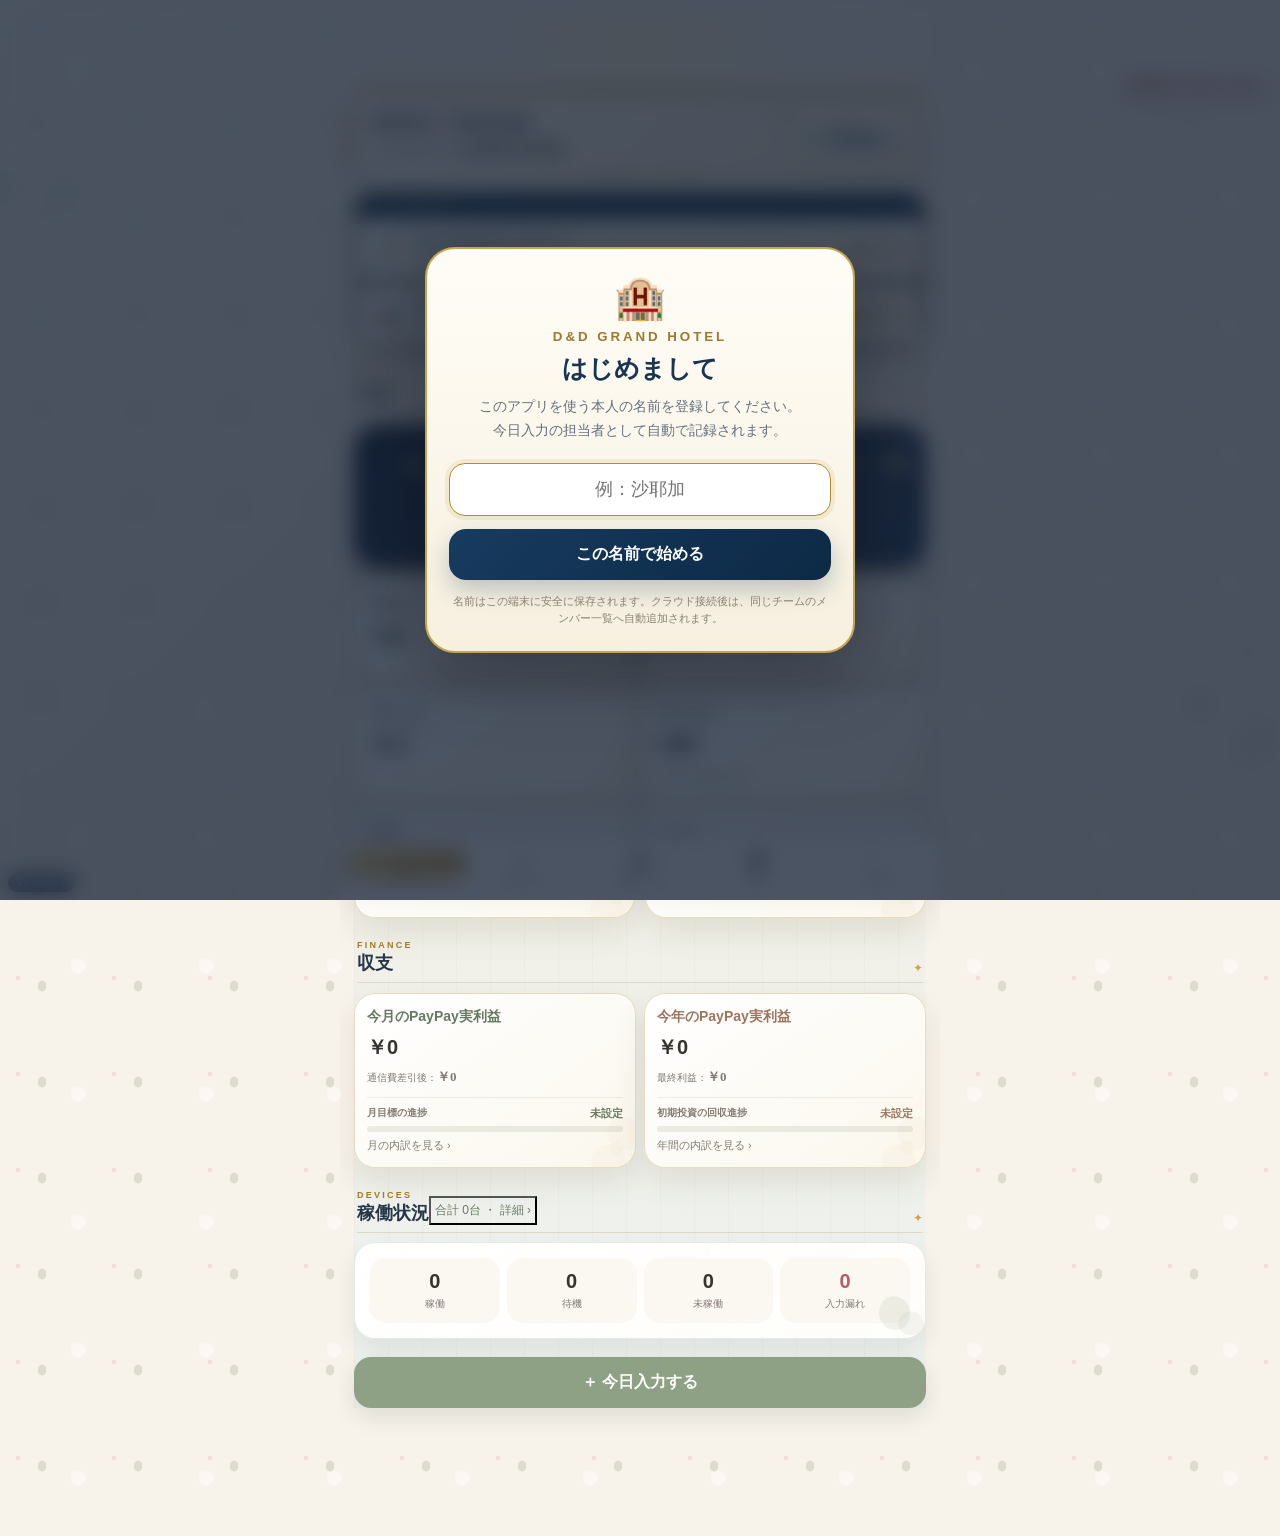
==== commit 56a8117b: "Add files via upload" ====
--- a/index.html
+++ b/index.html
@@ -5,7 +5,7 @@
 <meta http-equiv="Pragma" content="no-cache">
 <meta http-equiv="Expires" content="0">
 <meta charset="utf-8">
-<meta name="dd-build" content="25.96-free-egress">
+<meta name="dd-build" content="25.97-fast-local-cache">
 <meta name="viewport" content="width=device-width,initial-scale=1,viewport-fit=cover">
 <meta name="theme-color" content="#f6f0e6">
 <meta name="application-name" content="D&D❀TikTok">
@@ -2965,11 +2965,12 @@
  }catch(e){
   console.warn('端末保存容量超過。クラウド保存を優先します:',e);
   try{
-   // Remove only the oversized app snapshot. Login/device binding settings remain untouched.
-   localStorage.removeItem(KEY);
+   // Ver25.97: 容量超過でも前回の正常なローカル保存を消さない。
+   // 最新状態はIndexedDBへ退避し、次回起動時にそちらを優先復元する。
    localStorage.setItem('dd_last_local_quota_v25',String(Date.now()));
   }catch(_){ }
-  toast('端末容量が上限です。入力はクラウドへ保存しています');
+  try{ window.DDLongTermStorage?.saveNow?.(); }catch(_){ }
+  toast('端末容量が上限です。安全保存へ切り替えました');
   // Do not throw: throwing here previously stopped the cloud save and made iPhone input impossible.
   return true;
  }
@@ -5442,8 +5443,9 @@
 </style>
 <div id="cloudStatusPill" data-mode="local">端末内保存</div>
 
-<script src="./backend-config.js?v=2595"></script>
-<script src="./app-cloud-bridge.js?v=2595"></script>
+<script src="./storage-v26.js?v=2597"></script>
+<script src="./backend-config.js?v=2597"></script>
+<script src="./app-cloud-bridge.js?v=2597"></script>
 <script>
 // Ver23.0: GitHub Pagesで更新を確実に反映するため、旧Service Workerとキャッシュを解除します。
 if ('serviceWorker' in navigator) {
@@ -5462,7 +5464,7 @@
 
 
 <script id="v141-cloud-ui">
-let ddCloudHideTimer;window.addEventListener('dd-cloud-status',e=>{const el=document.getElementById('cloudStatusPill');if(!el)return;const d=e.detail||{};clearTimeout(ddCloudHideTimer);el.classList.remove('dd-cloud-hide');el.textContent=d.status||'端末内保存';el.dataset.mode=d.mode||'local';el.title=d.error||'';el.onclick=async()=>{el.textContent='認証IDを確認中…';try{const a=await window.DDCloud?.inspectAuthIdentity?.();const rows=Array.isArray(a?.membershipRows)?a.membershipRows:[];const profiles=Array.isArray(a?.profileRows)?a.profileRows:[];alert('認証・承認診断 Ver25.96\n\n【直近の共有状態】\n直近エラー: '+(a?.lastError||'なし')+'\n状態: '+(a?.stage||'-')+' / '+(a?.status||'-')+'\n\n【認証情報】\nアプリuserId: '+(a?.appUserId||'-')+'\nJWT sub: '+(a?.jwtSub||'-')+'\nJWT role: '+(a?.jwtRole||'-')+'\nJWT期限: '+(a?.jwtExp?new Date(a.jwtExp*1000).toLocaleString():'-')+'\n\nWorkspace: '+(a?.workspaceId||'-')+'\n端末内権限: '+(a?.localRole||'-')+' / '+(a?.localAccessStatus||'-')+'\n\n承認行件数: '+rows.length+'\n承認行: '+(rows.length?JSON.stringify(rows,null,2):'なし')+'\n承認取得エラー: '+(a?.membershipError||'なし')+'\n\nプロフィール件数: '+profiles.length+'\nプロフィール: '+(profiles.length?JSON.stringify(profiles,null,2):'なし')+'\nプロフィール取得エラー: '+(a?.profileError||'なし')+'\n\n端末登録ID: '+(a?.deviceRegistrationId||'-'));return;const x=await window.DDCloud?.inspectConnection?.();const t=await window.DDCloud?.inspectTrackedEntry?.('Air2','2026-08-01');const fmt=(z)=>{const e=z?.entry;return '件数: '+(z?.count??0)+'\n記録: '+(e?('raw='+e.raw+' / input='+e.inputValue+' / 増加='+e.increase+' / PayPay='+e.profit+' / 未確定='+e.pending+' / operator='+e.operator):'見つかりません')+'\n8/1集計: 増加='+Number(z?.totals?.increase||0)+' / PayPay='+Number(z?.totals?.profit||0)+' / 未確定='+Number(z?.totals?.pending||0)+' / 件数='+Number(z?.totals?.count||0)};alert('Air2・8月1日・431 追跡診断 Ver25.60\n\n【Android/iPhone端末内】\n'+fmt(t?.local)+'\n\n【クラウド本文】\n'+fmt(t?.remote)+'\n\n端末Revision: '+t.localRevision+' / クラウドRevision: '+t.remoteRevision+'\nクラウド更新: '+(t.remoteUpdatedAt||'-')+'\n\n--- 接続情報 ---\n接続先: '+(x.endpoint||'-')+'\n設定Workspace: '+(x.configuredWorkspaceId||'-')+'\n実際Workspace: '+(x.activeWorkspaceId||'-')+'\n\n端末Revision: '+x.localRevision+'\nクラウドRevision: '+x.remoteRevision+'\nクラウド更新: '+(x.remoteUpdatedAt||'-')+'\n\n端末台数: '+x.localDevices+' / クラウド: '+x.remoteDevices+'\n端末履歴: '+x.localEntries+' / クラウド: '+x.remoteEntries+'\n未送信: '+(x.dirty?'あり':'なし')+'\n利用者ID: '+(x.userId||'-')+'\n権限: '+(x.role||'-')+' / '+(x.accessStatus||'-')+'\n状態: '+(x.status||'-')+'\nエラー: '+(x.error||'なし'));}catch(err){const x=window.DDCloud?.getDiagnostics?.()||d;alert('接続先診断に失敗しました\n'+String(err?.message||err)+'\n\nWorkspace: '+(x.workspaceId||'-')+'\nRevision: '+(x.revision||0));}};if((d.mode||'')==='cloud'){ddCloudHideTimer=setTimeout(()=>el.classList.add('dd-cloud-hide'),2200);}});
+let ddCloudHideTimer;window.addEventListener('dd-cloud-status',e=>{const el=document.getElementById('cloudStatusPill');if(!el)return;const d=e.detail||{};clearTimeout(ddCloudHideTimer);el.classList.remove('dd-cloud-hide');el.textContent=d.status||'端末内保存';el.dataset.mode=d.mode||'local';el.title=d.error||'';el.onclick=async()=>{el.textContent='認証IDを確認中…';try{const a=await window.DDCloud?.inspectAuthIdentity?.();const rows=Array.isArray(a?.membershipRows)?a.membershipRows:[];const profiles=Array.isArray(a?.profileRows)?a.profileRows:[];alert('認証・承認診断 Ver25.97\n\n【直近の共有状態】\n直近エラー: '+(a?.lastError||'なし')+'\n状態: '+(a?.stage||'-')+' / '+(a?.status||'-')+'\n\n【認証情報】\nアプリuserId: '+(a?.appUserId||'-')+'\nJWT sub: '+(a?.jwtSub||'-')+'\nJWT role: '+(a?.jwtRole||'-')+'\nJWT期限: '+(a?.jwtExp?new Date(a.jwtExp*1000).toLocaleString():'-')+'\n\nWorkspace: '+(a?.workspaceId||'-')+'\n端末内権限: '+(a?.localRole||'-')+' / '+(a?.localAccessStatus||'-')+'\n\n承認行件数: '+rows.length+'\n承認行: '+(rows.length?JSON.stringify(rows,null,2):'なし')+'\n承認取得エラー: '+(a?.membershipError||'なし')+'\n\nプロフィール件数: '+profiles.length+'\nプロフィール: '+(profiles.length?JSON.stringify(profiles,null,2):'なし')+'\nプロフィール取得エラー: '+(a?.profileError||'なし')+'\n\n端末登録ID: '+(a?.deviceRegistrationId||'-'));return;const x=await window.DDCloud?.inspectConnection?.();const t=await window.DDCloud?.inspectTrackedEntry?.('Air2','2026-08-01');const fmt=(z)=>{const e=z?.entry;return '件数: '+(z?.count??0)+'\n記録: '+(e?('raw='+e.raw+' / input='+e.inputValue+' / 増加='+e.increase+' / PayPay='+e.profit+' / 未確定='+e.pending+' / operator='+e.operator):'見つかりません')+'\n8/1集計: 増加='+Number(z?.totals?.increase||0)+' / PayPay='+Number(z?.totals?.profit||0)+' / 未確定='+Number(z?.totals?.pending||0)+' / 件数='+Number(z?.totals?.count||0)};alert('Air2・8月1日・431 追跡診断 Ver25.60\n\n【Android/iPhone端末内】\n'+fmt(t?.local)+'\n\n【クラウド本文】\n'+fmt(t?.remote)+'\n\n端末Revision: '+t.localRevision+' / クラウドRevision: '+t.remoteRevision+'\nクラウド更新: '+(t.remoteUpdatedAt||'-')+'\n\n--- 接続情報 ---\n接続先: '+(x.endpoint||'-')+'\n設定Workspace: '+(x.configuredWorkspaceId||'-')+'\n実際Workspace: '+(x.activeWorkspaceId||'-')+'\n\n端末Revision: '+x.localRevision+'\nクラウドRevision: '+x.remoteRevision+'\nクラウド更新: '+(x.remoteUpdatedAt||'-')+'\n\n端末台数: '+x.localDevices+' / クラウド: '+x.remoteDevices+'\n端末履歴: '+x.localEntries+' / クラウド: '+x.remoteEntries+'\n未送信: '+(x.dirty?'あり':'なし')+'\n利用者ID: '+(x.userId||'-')+'\n権限: '+(x.role||'-')+' / '+(x.accessStatus||'-')+'\n状態: '+(x.status||'-')+'\nエラー: '+(x.error||'なし'));}catch(err){const x=window.DDCloud?.getDiagnostics?.()||d;alert('接続先診断に失敗しました\n'+String(err?.message||err)+'\n\nWorkspace: '+(x.workspaceId||'-')+'\nRevision: '+(x.revision||0));}};if((d.mode||'')==='cloud'){ddCloudHideTimer=setTimeout(()=>el.classList.add('dd-cloud-hide'),2200);}});
 </script>
 
 <!-- Ver25.4: 共同編集者はクラウド復元画面ではなく、通常のホテルチェックイン承認フローへ進みます。 -->
@@ -5480,7 +5482,7 @@
   removeOldRecovery();
   document.addEventListener('DOMContentLoaded', removeOldRecovery, {once:true});
   const badge=document.createElement('div');
-  badge.id='ddBuildBadge'; badge.textContent='Ver25.96';
+  badge.id='ddBuildBadge'; badge.textContent='Ver25.97';
   badge.style.cssText='position:fixed;left:8px;bottom:8px;z-index:40000;background:#173c55;color:#fff;border-radius:999px;padding:4px 8px;font:800 10px system-ui;opacity:.82;pointer-events:none';
   document.addEventListener('DOMContentLoaded',()=>document.body.appendChild(badge),{once:true});
 })();
@@ -5526,7 +5528,7 @@
  const oldInsight=window.renderDeviceInviteInsight;
  window.renderDeviceInviteInsight=function(d){const box=document.getElementById('deviceInviteInsight');if(!box)return;if((d.type||'normal')==='parent'){box.innerHTML=`<div class="parent-strength-card"><b>招待成功率</b><div class="parent-strength-tabs"><button class="active" onclick="renderParentStrength('${d.id}','month',this)">今月</button><button onclick="renderParentStrength('${d.id}','today',this)">今日</button><button onclick="renderParentStrength('${d.id}','year',this)">今年</button><button onclick="renderParentStrength('${d.id}','all',this)">全期間</button></div><div id="parentStrengthDynamic"></div></div>`;renderParentStrength(d.id,'month');return}if(oldInsight)oldInsight(d)};
  window.renderParentStrength=function(parentId,mode='month',btn=null){const target=document.getElementById('parentStrengthDynamic');if(!target)return;document.querySelectorAll('.parent-strength-tabs button').forEach(b=>b.classList.remove('active'));if(btn)btn.classList.add('active');const prefix=mode==='today'?dkey():mode==='month'?mkey():mode==='year'?ykey():'';const a=aggregate(parentId,prefix),month=mkey();const ranking=inviteParents().map(p=>({id:p.id,...aggregate(p.id,month)})).filter(x=>x.total>0).sort((x,y)=>y.rate-x.rate||y.total-x.total),rank=ranking.findIndex(x=>x.id===parentId)+1;target.innerHTML=`<div class="parent-strength-main"><div class="parent-strength-rate"><small>${mode==='today'?'今日':mode==='month'?'今月':mode==='year'?'今年':'全期間'}の成功率</small><b>${a.total?percentText(a.rate):'—'}</b></div><div class="parent-strength-counts"><span>招待 <b>${a.total}件</b></span><span>成功 <b>${a.ok}件</b></span><span>対象外 <b>${Math.max(0,a.total-a.ok)}件</b></span></div></div><div class="parent-strength-rank">🏆 今月の親機ランキング：${rank||'-'}位 / ${ranking.length}台中</div>`};
- document.addEventListener('DOMContentLoaded',()=>{const badge=document.getElementById('ddBuildBadge');if(badge)badge.textContent='Ver25.96'});
+ document.addEventListener('DOMContentLoaded',()=>{const badge=document.getElementById('ddBuildBadge');if(badge)badge.textContent='Ver25.97'});
 })();
 </script>
 <script id="v2563-canonical-start-screen">
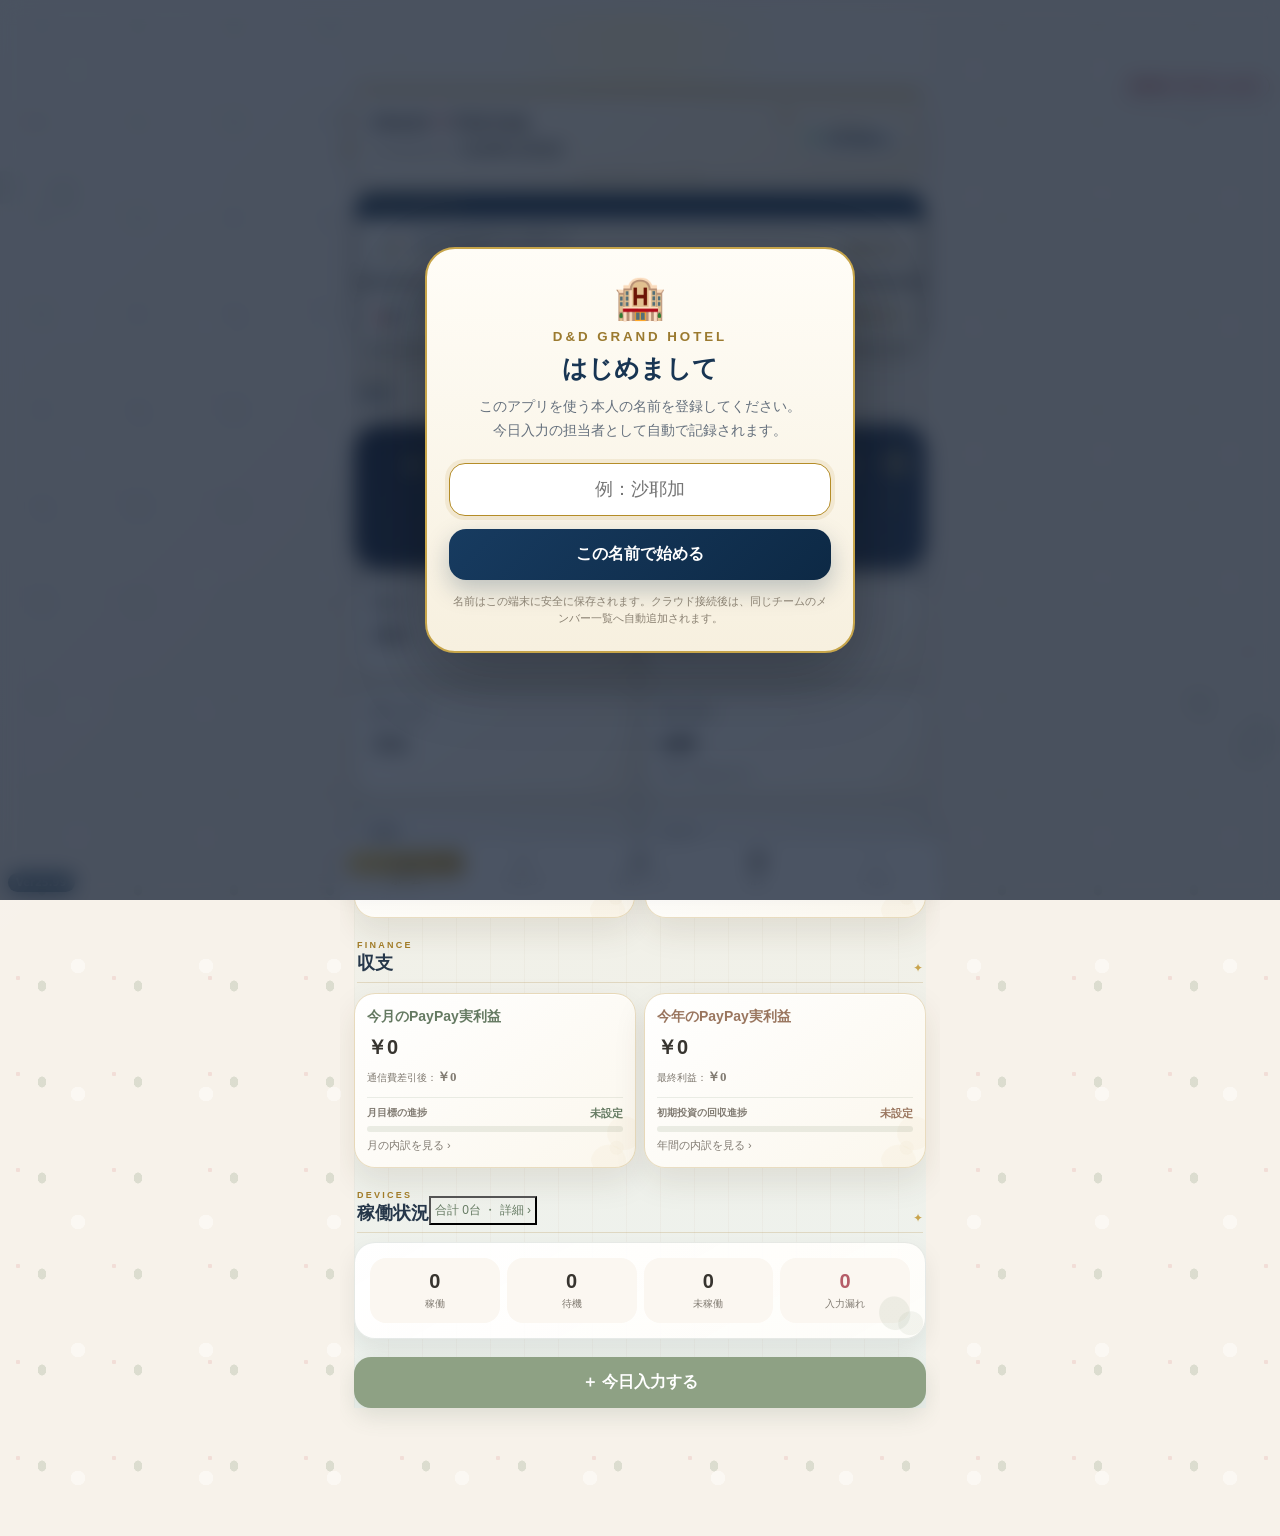
==== commit 142ccf59: "Add files via upload" ====
--- a/index.html
+++ b/index.html
@@ -5,7 +5,7 @@
 <meta http-equiv="Pragma" content="no-cache">
 <meta http-equiv="Expires" content="0">
 <meta charset="utf-8">
-<meta name="dd-build" content="25.97-fast-local-cache">
+<meta name="dd-build" content="25.99-multidevice-safe-delta-sync">
 <meta name="viewport" content="width=device-width,initial-scale=1,viewport-fit=cover">
 <meta name="theme-color" content="#f6f0e6">
 <meta name="application-name" content="D&D❀TikTok">
@@ -5443,9 +5443,9 @@
 </style>
 <div id="cloudStatusPill" data-mode="local">端末内保存</div>
 
-<script src="./storage-v26.js?v=2597"></script>
-<script src="./backend-config.js?v=2597"></script>
-<script src="./app-cloud-bridge.js?v=2597"></script>
+<script src="./storage-v26.js?v=2598"></script>
+<script src="./backend-config.js?v=2598"></script>
+<script src="./app-cloud-bridge.js?v=2598"></script>
 <script>
 // Ver23.0: GitHub Pagesで更新を確実に反映するため、旧Service Workerとキャッシュを解除します。
 if ('serviceWorker' in navigator) {
@@ -5464,7 +5464,7 @@
 
 
 <script id="v141-cloud-ui">
-let ddCloudHideTimer;window.addEventListener('dd-cloud-status',e=>{const el=document.getElementById('cloudStatusPill');if(!el)return;const d=e.detail||{};clearTimeout(ddCloudHideTimer);el.classList.remove('dd-cloud-hide');el.textContent=d.status||'端末内保存';el.dataset.mode=d.mode||'local';el.title=d.error||'';el.onclick=async()=>{el.textContent='認証IDを確認中…';try{const a=await window.DDCloud?.inspectAuthIdentity?.();const rows=Array.isArray(a?.membershipRows)?a.membershipRows:[];const profiles=Array.isArray(a?.profileRows)?a.profileRows:[];alert('認証・承認診断 Ver25.97\n\n【直近の共有状態】\n直近エラー: '+(a?.lastError||'なし')+'\n状態: '+(a?.stage||'-')+' / '+(a?.status||'-')+'\n\n【認証情報】\nアプリuserId: '+(a?.appUserId||'-')+'\nJWT sub: '+(a?.jwtSub||'-')+'\nJWT role: '+(a?.jwtRole||'-')+'\nJWT期限: '+(a?.jwtExp?new Date(a.jwtExp*1000).toLocaleString():'-')+'\n\nWorkspace: '+(a?.workspaceId||'-')+'\n端末内権限: '+(a?.localRole||'-')+' / '+(a?.localAccessStatus||'-')+'\n\n承認行件数: '+rows.length+'\n承認行: '+(rows.length?JSON.stringify(rows,null,2):'なし')+'\n承認取得エラー: '+(a?.membershipError||'なし')+'\n\nプロフィール件数: '+profiles.length+'\nプロフィール: '+(profiles.length?JSON.stringify(profiles,null,2):'なし')+'\nプロフィール取得エラー: '+(a?.profileError||'なし')+'\n\n端末登録ID: '+(a?.deviceRegistrationId||'-'));return;const x=await window.DDCloud?.inspectConnection?.();const t=await window.DDCloud?.inspectTrackedEntry?.('Air2','2026-08-01');const fmt=(z)=>{const e=z?.entry;return '件数: '+(z?.count??0)+'\n記録: '+(e?('raw='+e.raw+' / input='+e.inputValue+' / 増加='+e.increase+' / PayPay='+e.profit+' / 未確定='+e.pending+' / operator='+e.operator):'見つかりません')+'\n8/1集計: 増加='+Number(z?.totals?.increase||0)+' / PayPay='+Number(z?.totals?.profit||0)+' / 未確定='+Number(z?.totals?.pending||0)+' / 件数='+Number(z?.totals?.count||0)};alert('Air2・8月1日・431 追跡診断 Ver25.60\n\n【Android/iPhone端末内】\n'+fmt(t?.local)+'\n\n【クラウド本文】\n'+fmt(t?.remote)+'\n\n端末Revision: '+t.localRevision+' / クラウドRevision: '+t.remoteRevision+'\nクラウド更新: '+(t.remoteUpdatedAt||'-')+'\n\n--- 接続情報 ---\n接続先: '+(x.endpoint||'-')+'\n設定Workspace: '+(x.configuredWorkspaceId||'-')+'\n実際Workspace: '+(x.activeWorkspaceId||'-')+'\n\n端末Revision: '+x.localRevision+'\nクラウドRevision: '+x.remoteRevision+'\nクラウド更新: '+(x.remoteUpdatedAt||'-')+'\n\n端末台数: '+x.localDevices+' / クラウド: '+x.remoteDevices+'\n端末履歴: '+x.localEntries+' / クラウド: '+x.remoteEntries+'\n未送信: '+(x.dirty?'あり':'なし')+'\n利用者ID: '+(x.userId||'-')+'\n権限: '+(x.role||'-')+' / '+(x.accessStatus||'-')+'\n状態: '+(x.status||'-')+'\nエラー: '+(x.error||'なし'));}catch(err){const x=window.DDCloud?.getDiagnostics?.()||d;alert('接続先診断に失敗しました\n'+String(err?.message||err)+'\n\nWorkspace: '+(x.workspaceId||'-')+'\nRevision: '+(x.revision||0));}};if((d.mode||'')==='cloud'){ddCloudHideTimer=setTimeout(()=>el.classList.add('dd-cloud-hide'),2200);}});
+let ddCloudHideTimer;window.addEventListener('dd-cloud-status',e=>{const el=document.getElementById('cloudStatusPill');if(!el)return;const d=e.detail||{};clearTimeout(ddCloudHideTimer);el.classList.remove('dd-cloud-hide');el.textContent=d.status||'端末内保存';el.dataset.mode=d.mode||'local';el.title=d.error||'';el.onclick=async()=>{el.textContent='認証IDを確認中…';try{const a=await window.DDCloud?.inspectAuthIdentity?.();const rows=Array.isArray(a?.membershipRows)?a.membershipRows:[];const profiles=Array.isArray(a?.profileRows)?a.profileRows:[];alert('認証・承認診断 Ver25.99\n\n【直近の共有状態】\n直近エラー: '+(a?.lastError||'なし')+'\n状態: '+(a?.stage||'-')+' / '+(a?.status||'-')+'\n\n【認証情報】\nアプリuserId: '+(a?.appUserId||'-')+'\nJWT sub: '+(a?.jwtSub||'-')+'\nJWT role: '+(a?.jwtRole||'-')+'\nJWT期限: '+(a?.jwtExp?new Date(a.jwtExp*1000).toLocaleString():'-')+'\n\nWorkspace: '+(a?.workspaceId||'-')+'\n端末内権限: '+(a?.localRole||'-')+' / '+(a?.localAccessStatus||'-')+'\n\n承認行件数: '+rows.length+'\n承認行: '+(rows.length?JSON.stringify(rows,null,2):'なし')+'\n承認取得エラー: '+(a?.membershipError||'なし')+'\n\nプロフィール件数: '+profiles.length+'\nプロフィール: '+(profiles.length?JSON.stringify(profiles,null,2):'なし')+'\nプロフィール取得エラー: '+(a?.profileError||'なし')+'\n\n端末登録ID: '+(a?.deviceRegistrationId||'-'));return;const x=await window.DDCloud?.inspectConnection?.();const t=await window.DDCloud?.inspectTrackedEntry?.('Air2','2026-08-01');const fmt=(z)=>{const e=z?.entry;return '件数: '+(z?.count??0)+'\n記録: '+(e?('raw='+e.raw+' / input='+e.inputValue+' / 増加='+e.increase+' / PayPay='+e.profit+' / 未確定='+e.pending+' / operator='+e.operator):'見つかりません')+'\n8/1集計: 増加='+Number(z?.totals?.increase||0)+' / PayPay='+Number(z?.totals?.profit||0)+' / 未確定='+Number(z?.totals?.pending||0)+' / 件数='+Number(z?.totals?.count||0)};alert('Air2・8月1日・431 追跡診断 Ver25.60\n\n【Android/iPhone端末内】\n'+fmt(t?.local)+'\n\n【クラウド本文】\n'+fmt(t?.remote)+'\n\n端末Revision: '+t.localRevision+' / クラウドRevision: '+t.remoteRevision+'\nクラウド更新: '+(t.remoteUpdatedAt||'-')+'\n\n--- 接続情報 ---\n接続先: '+(x.endpoint||'-')+'\n設定Workspace: '+(x.configuredWorkspaceId||'-')+'\n実際Workspace: '+(x.activeWorkspaceId||'-')+'\n\n端末Revision: '+x.localRevision+'\nクラウドRevision: '+x.remoteRevision+'\nクラウド更新: '+(x.remoteUpdatedAt||'-')+'\n\n端末台数: '+x.localDevices+' / クラウド: '+x.remoteDevices+'\n端末履歴: '+x.localEntries+' / クラウド: '+x.remoteEntries+'\n未送信: '+(x.dirty?'あり':'なし')+'\n利用者ID: '+(x.userId||'-')+'\n権限: '+(x.role||'-')+' / '+(x.accessStatus||'-')+'\n状態: '+(x.status||'-')+'\nエラー: '+(x.error||'なし'));}catch(err){const x=window.DDCloud?.getDiagnostics?.()||d;alert('接続先診断に失敗しました\n'+String(err?.message||err)+'\n\nWorkspace: '+(x.workspaceId||'-')+'\nRevision: '+(x.revision||0));}};if((d.mode||'')==='cloud'){ddCloudHideTimer=setTimeout(()=>el.classList.add('dd-cloud-hide'),2200);}});
 </script>
 
 <!-- Ver25.4: 共同編集者はクラウド復元画面ではなく、通常のホテルチェックイン承認フローへ進みます。 -->
@@ -5482,7 +5482,7 @@
   removeOldRecovery();
   document.addEventListener('DOMContentLoaded', removeOldRecovery, {once:true});
   const badge=document.createElement('div');
-  badge.id='ddBuildBadge'; badge.textContent='Ver25.97';
+  badge.id='ddBuildBadge'; badge.textContent='Ver25.99';
   badge.style.cssText='position:fixed;left:8px;bottom:8px;z-index:40000;background:#173c55;color:#fff;border-radius:999px;padding:4px 8px;font:800 10px system-ui;opacity:.82;pointer-events:none';
   document.addEventListener('DOMContentLoaded',()=>document.body.appendChild(badge),{once:true});
 })();
@@ -5528,7 +5528,7 @@
  const oldInsight=window.renderDeviceInviteInsight;
  window.renderDeviceInviteInsight=function(d){const box=document.getElementById('deviceInviteInsight');if(!box)return;if((d.type||'normal')==='parent'){box.innerHTML=`<div class="parent-strength-card"><b>招待成功率</b><div class="parent-strength-tabs"><button class="active" onclick="renderParentStrength('${d.id}','month',this)">今月</button><button onclick="renderParentStrength('${d.id}','today',this)">今日</button><button onclick="renderParentStrength('${d.id}','year',this)">今年</button><button onclick="renderParentStrength('${d.id}','all',this)">全期間</button></div><div id="parentStrengthDynamic"></div></div>`;renderParentStrength(d.id,'month');return}if(oldInsight)oldInsight(d)};
  window.renderParentStrength=function(parentId,mode='month',btn=null){const target=document.getElementById('parentStrengthDynamic');if(!target)return;document.querySelectorAll('.parent-strength-tabs button').forEach(b=>b.classList.remove('active'));if(btn)btn.classList.add('active');const prefix=mode==='today'?dkey():mode==='month'?mkey():mode==='year'?ykey():'';const a=aggregate(parentId,prefix),month=mkey();const ranking=inviteParents().map(p=>({id:p.id,...aggregate(p.id,month)})).filter(x=>x.total>0).sort((x,y)=>y.rate-x.rate||y.total-x.total),rank=ranking.findIndex(x=>x.id===parentId)+1;target.innerHTML=`<div class="parent-strength-main"><div class="parent-strength-rate"><small>${mode==='today'?'今日':mode==='month'?'今月':mode==='year'?'今年':'全期間'}の成功率</small><b>${a.total?percentText(a.rate):'—'}</b></div><div class="parent-strength-counts"><span>招待 <b>${a.total}件</b></span><span>成功 <b>${a.ok}件</b></span><span>対象外 <b>${Math.max(0,a.total-a.ok)}件</b></span></div></div><div class="parent-strength-rank">🏆 今月の親機ランキング：${rank||'-'}位 / ${ranking.length}台中</div>`};
- document.addEventListener('DOMContentLoaded',()=>{const badge=document.getElementById('ddBuildBadge');if(badge)badge.textContent='Ver25.97'});
+ document.addEventListener('DOMContentLoaded',()=>{const badge=document.getElementById('ddBuildBadge');if(badge)badge.textContent='Ver25.99'});
 })();
 </script>
 <script id="v2563-canonical-start-screen">
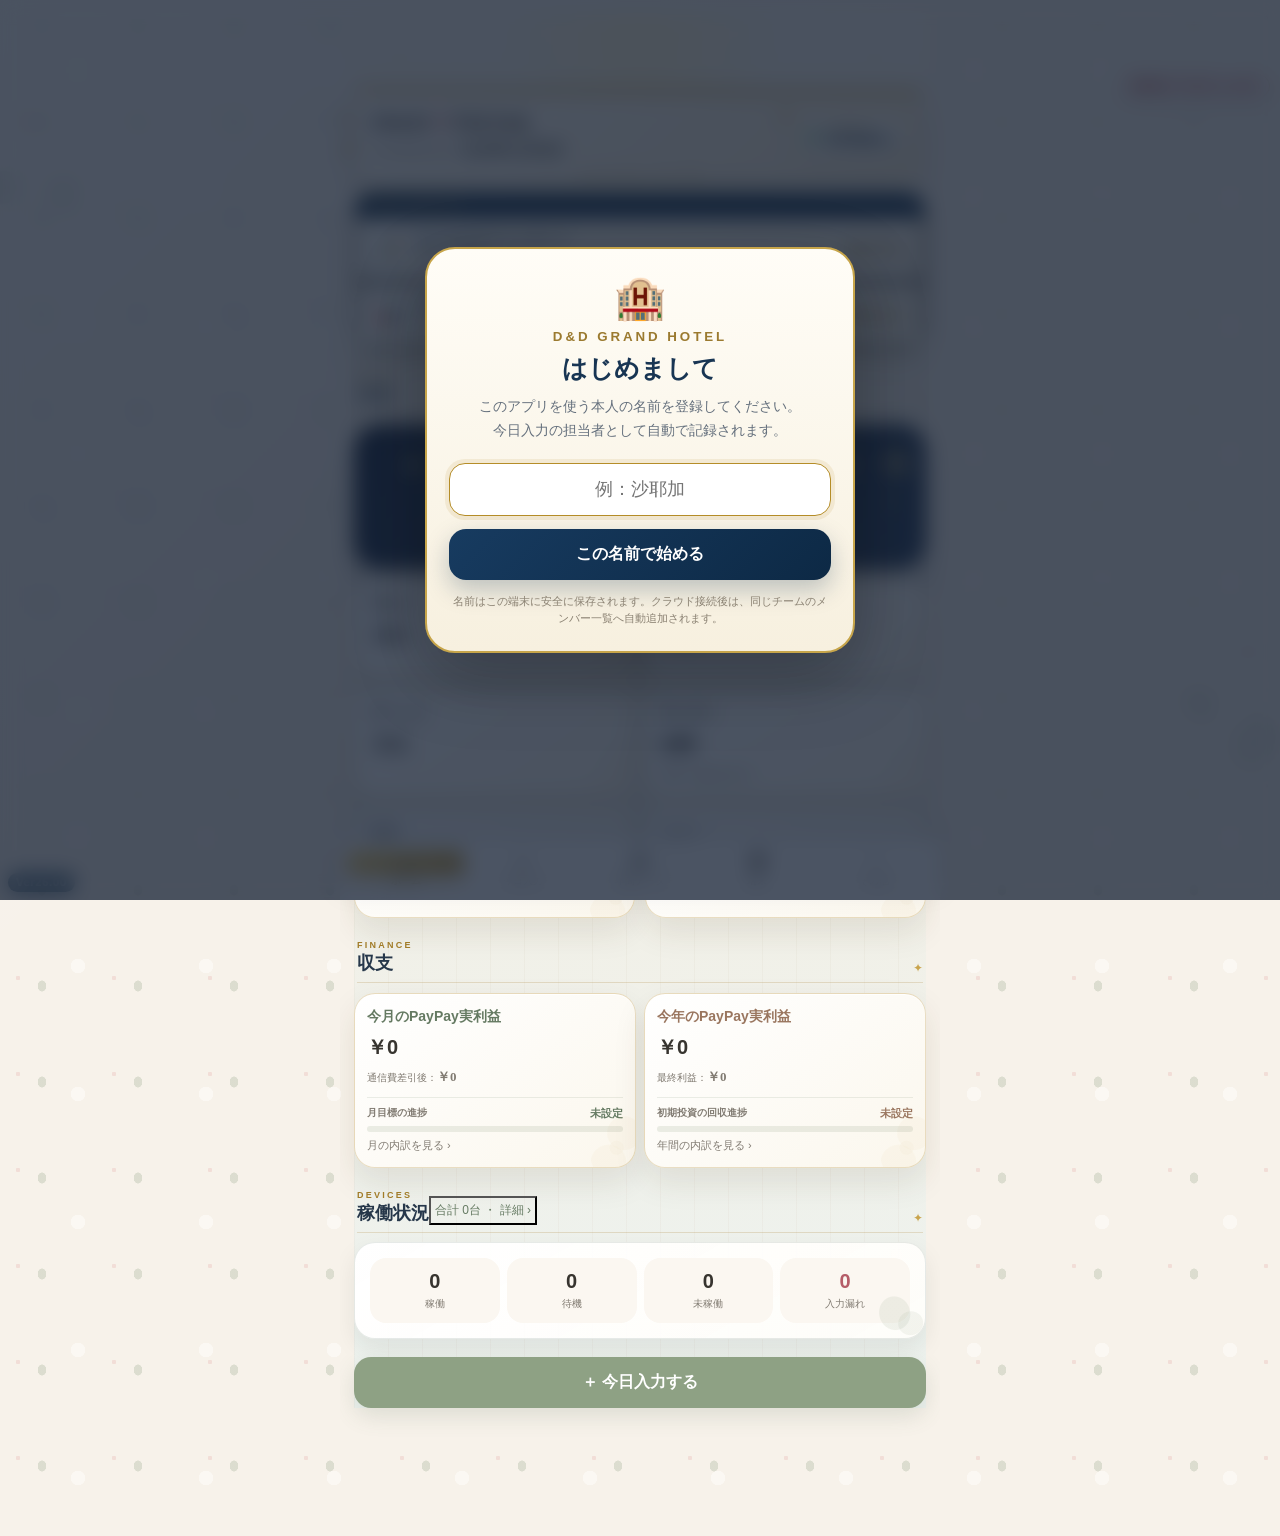
==== commit 4a5d47ad: "Add files via upload" ====
--- a/index.html
+++ b/index.html
@@ -5,7 +5,7 @@
 <meta http-equiv="Pragma" content="no-cache">
 <meta http-equiv="Expires" content="0">
 <meta charset="utf-8">
-<meta name="dd-build" content="25.99-multidevice-safe-delta-sync">
+<meta name="dd-build" content="26.00-historical-gap-repair-safe-delta-sync">
 <meta name="viewport" content="width=device-width,initial-scale=1,viewport-fit=cover">
 <meta name="theme-color" content="#f6f0e6">
 <meta name="application-name" content="D&D❀TikTok">
@@ -5443,9 +5443,9 @@
 </style>
 <div id="cloudStatusPill" data-mode="local">端末内保存</div>
 
-<script src="./storage-v26.js?v=2598"></script>
-<script src="./backend-config.js?v=2598"></script>
-<script src="./app-cloud-bridge.js?v=2598"></script>
+<script src="./storage-v26.js?v=2600"></script>
+<script src="./backend-config.js?v=2600"></script>
+<script src="./app-cloud-bridge.js?v=2600"></script>
 <script>
 // Ver23.0: GitHub Pagesで更新を確実に反映するため、旧Service Workerとキャッシュを解除します。
 if ('serviceWorker' in navigator) {
@@ -5464,7 +5464,7 @@
 
 
 <script id="v141-cloud-ui">
-let ddCloudHideTimer;window.addEventListener('dd-cloud-status',e=>{const el=document.getElementById('cloudStatusPill');if(!el)return;const d=e.detail||{};clearTimeout(ddCloudHideTimer);el.classList.remove('dd-cloud-hide');el.textContent=d.status||'端末内保存';el.dataset.mode=d.mode||'local';el.title=d.error||'';el.onclick=async()=>{el.textContent='認証IDを確認中…';try{const a=await window.DDCloud?.inspectAuthIdentity?.();const rows=Array.isArray(a?.membershipRows)?a.membershipRows:[];const profiles=Array.isArray(a?.profileRows)?a.profileRows:[];alert('認証・承認診断 Ver25.99\n\n【直近の共有状態】\n直近エラー: '+(a?.lastError||'なし')+'\n状態: '+(a?.stage||'-')+' / '+(a?.status||'-')+'\n\n【認証情報】\nアプリuserId: '+(a?.appUserId||'-')+'\nJWT sub: '+(a?.jwtSub||'-')+'\nJWT role: '+(a?.jwtRole||'-')+'\nJWT期限: '+(a?.jwtExp?new Date(a.jwtExp*1000).toLocaleString():'-')+'\n\nWorkspace: '+(a?.workspaceId||'-')+'\n端末内権限: '+(a?.localRole||'-')+' / '+(a?.localAccessStatus||'-')+'\n\n承認行件数: '+rows.length+'\n承認行: '+(rows.length?JSON.stringify(rows,null,2):'なし')+'\n承認取得エラー: '+(a?.membershipError||'なし')+'\n\nプロフィール件数: '+profiles.length+'\nプロフィール: '+(profiles.length?JSON.stringify(profiles,null,2):'なし')+'\nプロフィール取得エラー: '+(a?.profileError||'なし')+'\n\n端末登録ID: '+(a?.deviceRegistrationId||'-'));return;const x=await window.DDCloud?.inspectConnection?.();const t=await window.DDCloud?.inspectTrackedEntry?.('Air2','2026-08-01');const fmt=(z)=>{const e=z?.entry;return '件数: '+(z?.count??0)+'\n記録: '+(e?('raw='+e.raw+' / input='+e.inputValue+' / 増加='+e.increase+' / PayPay='+e.profit+' / 未確定='+e.pending+' / operator='+e.operator):'見つかりません')+'\n8/1集計: 増加='+Number(z?.totals?.increase||0)+' / PayPay='+Number(z?.totals?.profit||0)+' / 未確定='+Number(z?.totals?.pending||0)+' / 件数='+Number(z?.totals?.count||0)};alert('Air2・8月1日・431 追跡診断 Ver25.60\n\n【Android/iPhone端末内】\n'+fmt(t?.local)+'\n\n【クラウド本文】\n'+fmt(t?.remote)+'\n\n端末Revision: '+t.localRevision+' / クラウドRevision: '+t.remoteRevision+'\nクラウド更新: '+(t.remoteUpdatedAt||'-')+'\n\n--- 接続情報 ---\n接続先: '+(x.endpoint||'-')+'\n設定Workspace: '+(x.configuredWorkspaceId||'-')+'\n実際Workspace: '+(x.activeWorkspaceId||'-')+'\n\n端末Revision: '+x.localRevision+'\nクラウドRevision: '+x.remoteRevision+'\nクラウド更新: '+(x.remoteUpdatedAt||'-')+'\n\n端末台数: '+x.localDevices+' / クラウド: '+x.remoteDevices+'\n端末履歴: '+x.localEntries+' / クラウド: '+x.remoteEntries+'\n未送信: '+(x.dirty?'あり':'なし')+'\n利用者ID: '+(x.userId||'-')+'\n権限: '+(x.role||'-')+' / '+(x.accessStatus||'-')+'\n状態: '+(x.status||'-')+'\nエラー: '+(x.error||'なし'));}catch(err){const x=window.DDCloud?.getDiagnostics?.()||d;alert('接続先診断に失敗しました\n'+String(err?.message||err)+'\n\nWorkspace: '+(x.workspaceId||'-')+'\nRevision: '+(x.revision||0));}};if((d.mode||'')==='cloud'){ddCloudHideTimer=setTimeout(()=>el.classList.add('dd-cloud-hide'),2200);}});
+let ddCloudHideTimer;window.addEventListener('dd-cloud-status',e=>{const el=document.getElementById('cloudStatusPill');if(!el)return;const d=e.detail||{};clearTimeout(ddCloudHideTimer);el.classList.remove('dd-cloud-hide');el.textContent=d.status||'端末内保存';el.dataset.mode=d.mode||'local';el.title=d.error||'';el.onclick=async()=>{el.textContent='認証IDを確認中…';try{const a=await window.DDCloud?.inspectAuthIdentity?.();const rows=Array.isArray(a?.membershipRows)?a.membershipRows:[];const profiles=Array.isArray(a?.profileRows)?a.profileRows:[];alert('認証・承認診断 Ver26.00\n\n【直近の共有状態】\n直近エラー: '+(a?.lastError||'なし')+'\n状態: '+(a?.stage||'-')+' / '+(a?.status||'-')+'\n\n【認証情報】\nアプリuserId: '+(a?.appUserId||'-')+'\nJWT sub: '+(a?.jwtSub||'-')+'\nJWT role: '+(a?.jwtRole||'-')+'\nJWT期限: '+(a?.jwtExp?new Date(a.jwtExp*1000).toLocaleString():'-')+'\n\nWorkspace: '+(a?.workspaceId||'-')+'\n端末内権限: '+(a?.localRole||'-')+' / '+(a?.localAccessStatus||'-')+'\n\n承認行件数: '+rows.length+'\n承認行: '+(rows.length?JSON.stringify(rows,null,2):'なし')+'\n承認取得エラー: '+(a?.membershipError||'なし')+'\n\nプロフィール件数: '+profiles.length+'\nプロフィール: '+(profiles.length?JSON.stringify(profiles,null,2):'なし')+'\nプロフィール取得エラー: '+(a?.profileError||'なし')+'\n\n端末登録ID: '+(a?.deviceRegistrationId||'-'));return;const x=await window.DDCloud?.inspectConnection?.();const t=await window.DDCloud?.inspectTrackedEntry?.('Air2','2026-08-01');const fmt=(z)=>{const e=z?.entry;return '件数: '+(z?.count??0)+'\n記録: '+(e?('raw='+e.raw+' / input='+e.inputValue+' / 増加='+e.increase+' / PayPay='+e.profit+' / 未確定='+e.pending+' / operator='+e.operator):'見つかりません')+'\n8/1集計: 増加='+Number(z?.totals?.increase||0)+' / PayPay='+Number(z?.totals?.profit||0)+' / 未確定='+Number(z?.totals?.pending||0)+' / 件数='+Number(z?.totals?.count||0)};alert('Air2・8月1日・431 追跡診断 Ver25.60\n\n【Android/iPhone端末内】\n'+fmt(t?.local)+'\n\n【クラウド本文】\n'+fmt(t?.remote)+'\n\n端末Revision: '+t.localRevision+' / クラウドRevision: '+t.remoteRevision+'\nクラウド更新: '+(t.remoteUpdatedAt||'-')+'\n\n--- 接続情報 ---\n接続先: '+(x.endpoint||'-')+'\n設定Workspace: '+(x.configuredWorkspaceId||'-')+'\n実際Workspace: '+(x.activeWorkspaceId||'-')+'\n\n端末Revision: '+x.localRevision+'\nクラウドRevision: '+x.remoteRevision+'\nクラウド更新: '+(x.remoteUpdatedAt||'-')+'\n\n端末台数: '+x.localDevices+' / クラウド: '+x.remoteDevices+'\n端末履歴: '+x.localEntries+' / クラウド: '+x.remoteEntries+'\n未送信: '+(x.dirty?'あり':'なし')+'\n利用者ID: '+(x.userId||'-')+'\n権限: '+(x.role||'-')+' / '+(x.accessStatus||'-')+'\n状態: '+(x.status||'-')+'\nエラー: '+(x.error||'なし'));}catch(err){const x=window.DDCloud?.getDiagnostics?.()||d;alert('接続先診断に失敗しました\n'+String(err?.message||err)+'\n\nWorkspace: '+(x.workspaceId||'-')+'\nRevision: '+(x.revision||0));}};if((d.mode||'')==='cloud'){ddCloudHideTimer=setTimeout(()=>el.classList.add('dd-cloud-hide'),2200);}});
 </script>
 
 <!-- Ver25.4: 共同編集者はクラウド復元画面ではなく、通常のホテルチェックイン承認フローへ進みます。 -->
@@ -5482,7 +5482,7 @@
   removeOldRecovery();
   document.addEventListener('DOMContentLoaded', removeOldRecovery, {once:true});
   const badge=document.createElement('div');
-  badge.id='ddBuildBadge'; badge.textContent='Ver25.99';
+  badge.id='ddBuildBadge'; badge.textContent='Ver26.00';
   badge.style.cssText='position:fixed;left:8px;bottom:8px;z-index:40000;background:#173c55;color:#fff;border-radius:999px;padding:4px 8px;font:800 10px system-ui;opacity:.82;pointer-events:none';
   document.addEventListener('DOMContentLoaded',()=>document.body.appendChild(badge),{once:true});
 })();
@@ -5528,7 +5528,7 @@
  const oldInsight=window.renderDeviceInviteInsight;
  window.renderDeviceInviteInsight=function(d){const box=document.getElementById('deviceInviteInsight');if(!box)return;if((d.type||'normal')==='parent'){box.innerHTML=`<div class="parent-strength-card"><b>招待成功率</b><div class="parent-strength-tabs"><button class="active" onclick="renderParentStrength('${d.id}','month',this)">今月</button><button onclick="renderParentStrength('${d.id}','today',this)">今日</button><button onclick="renderParentStrength('${d.id}','year',this)">今年</button><button onclick="renderParentStrength('${d.id}','all',this)">全期間</button></div><div id="parentStrengthDynamic"></div></div>`;renderParentStrength(d.id,'month');return}if(oldInsight)oldInsight(d)};
  window.renderParentStrength=function(parentId,mode='month',btn=null){const target=document.getElementById('parentStrengthDynamic');if(!target)return;document.querySelectorAll('.parent-strength-tabs button').forEach(b=>b.classList.remove('active'));if(btn)btn.classList.add('active');const prefix=mode==='today'?dkey():mode==='month'?mkey():mode==='year'?ykey():'';const a=aggregate(parentId,prefix),month=mkey();const ranking=inviteParents().map(p=>({id:p.id,...aggregate(p.id,month)})).filter(x=>x.total>0).sort((x,y)=>y.rate-x.rate||y.total-x.total),rank=ranking.findIndex(x=>x.id===parentId)+1;target.innerHTML=`<div class="parent-strength-main"><div class="parent-strength-rate"><small>${mode==='today'?'今日':mode==='month'?'今月':mode==='year'?'今年':'全期間'}の成功率</small><b>${a.total?percentText(a.rate):'—'}</b></div><div class="parent-strength-counts"><span>招待 <b>${a.total}件</b></span><span>成功 <b>${a.ok}件</b></span><span>対象外 <b>${Math.max(0,a.total-a.ok)}件</b></span></div></div><div class="parent-strength-rank">🏆 今月の親機ランキング：${rank||'-'}位 / ${ranking.length}台中</div>`};
- document.addEventListener('DOMContentLoaded',()=>{const badge=document.getElementById('ddBuildBadge');if(badge)badge.textContent='Ver25.99'});
+ document.addEventListener('DOMContentLoaded',()=>{const badge=document.getElementById('ddBuildBadge');if(badge)badge.textContent='Ver26.00'});
 })();
 </script>
 <script id="v2563-canonical-start-screen">
